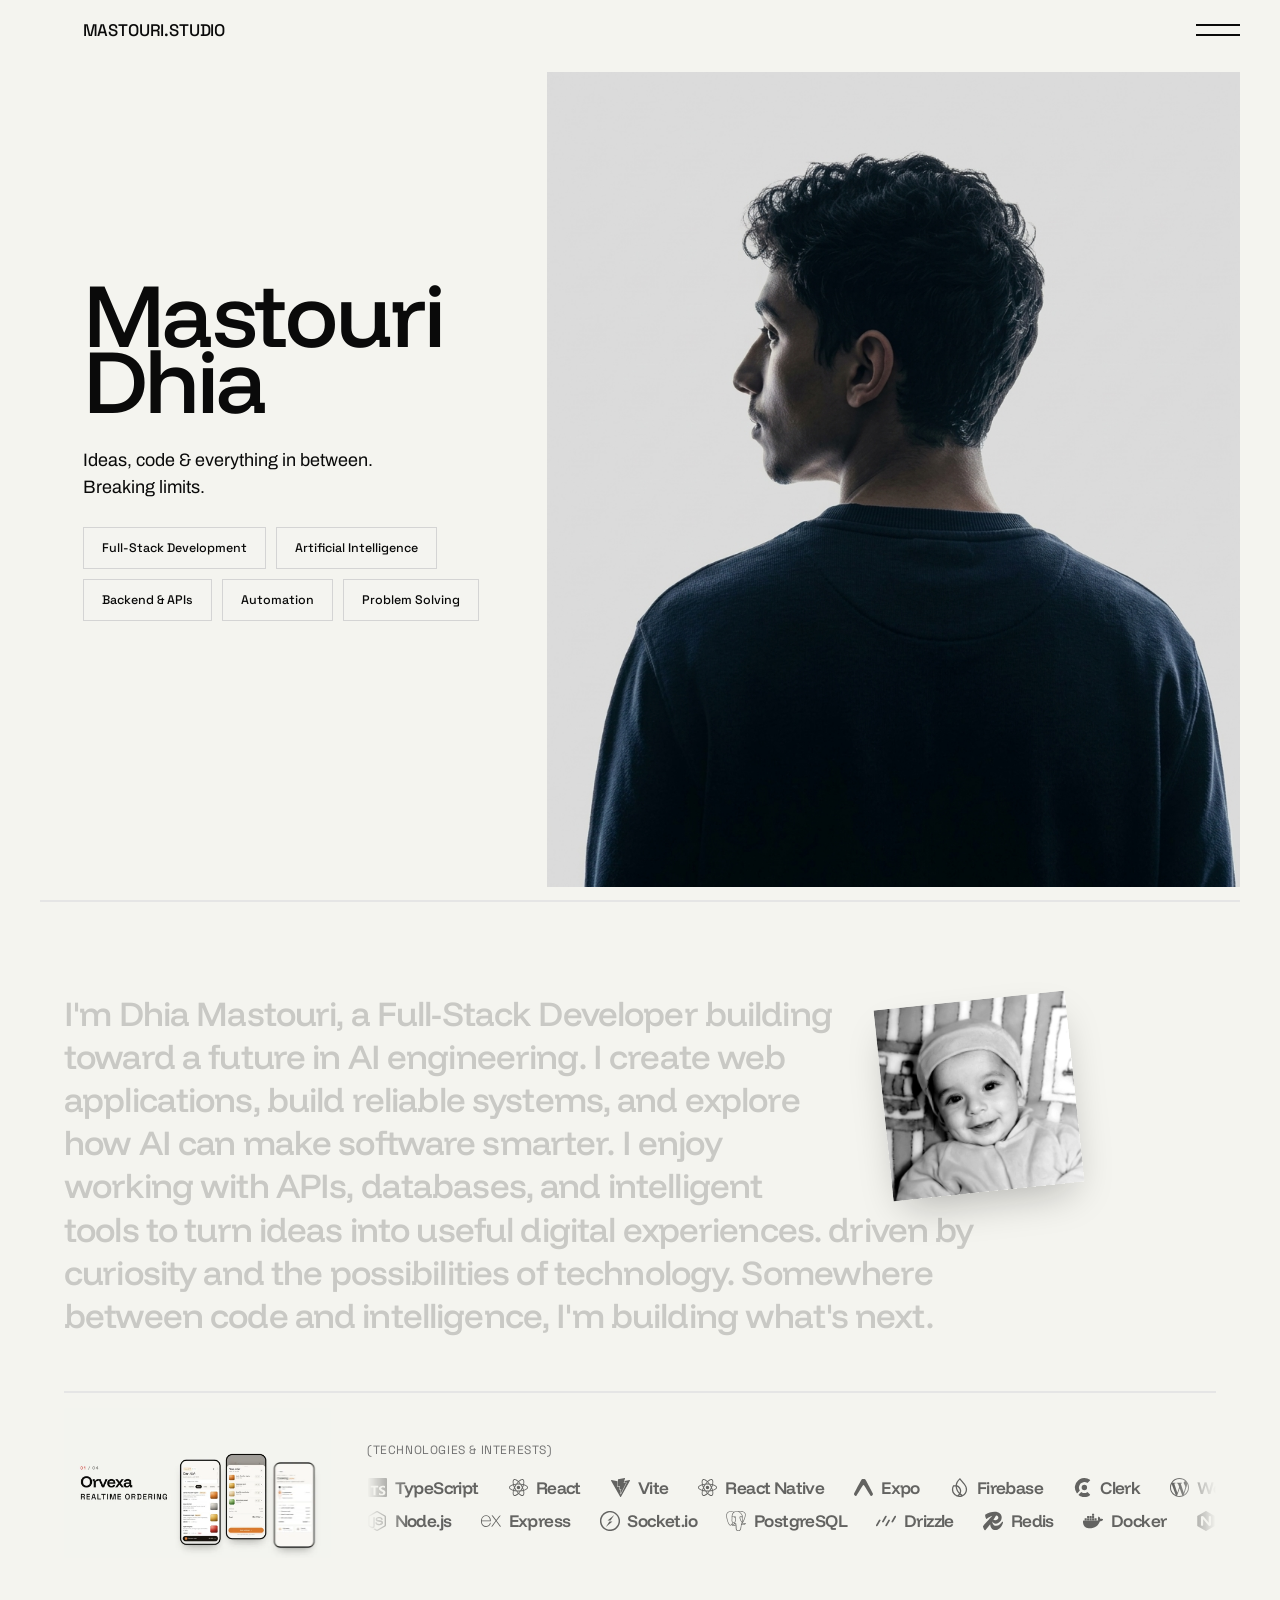
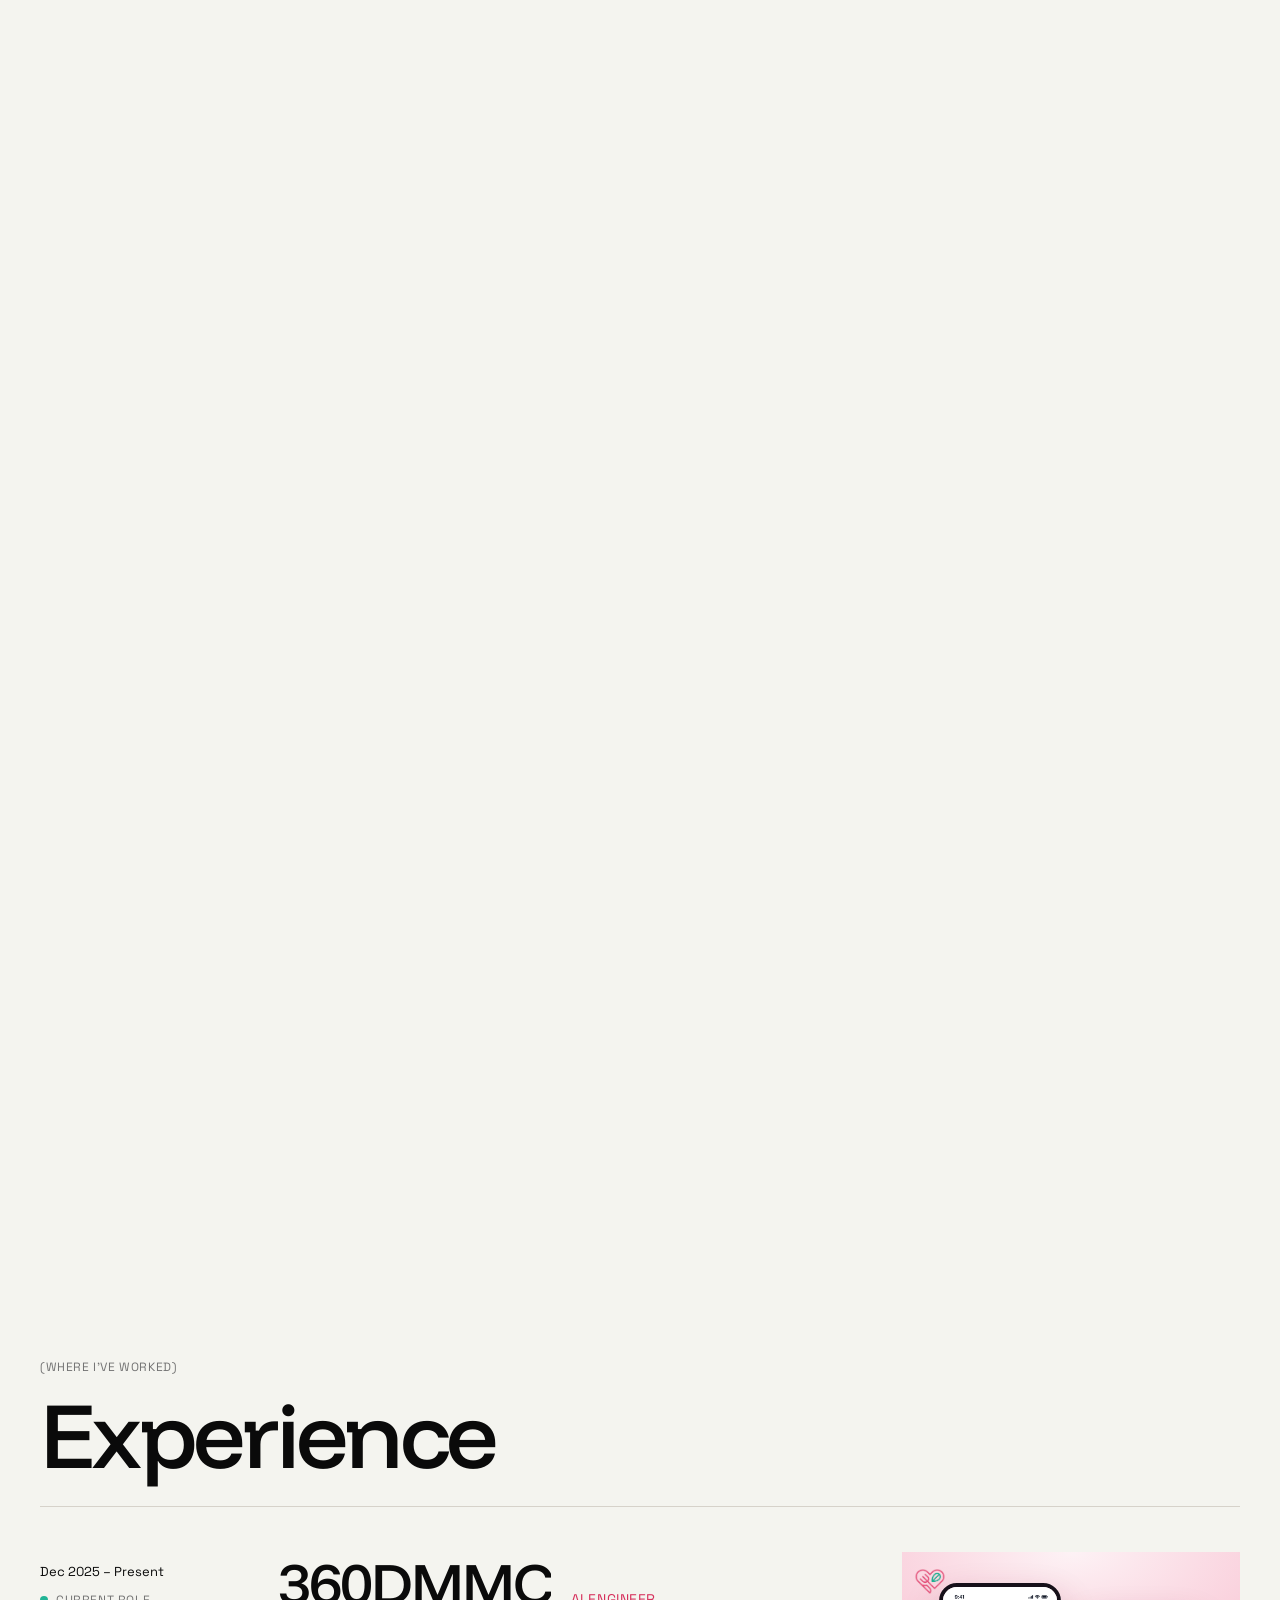
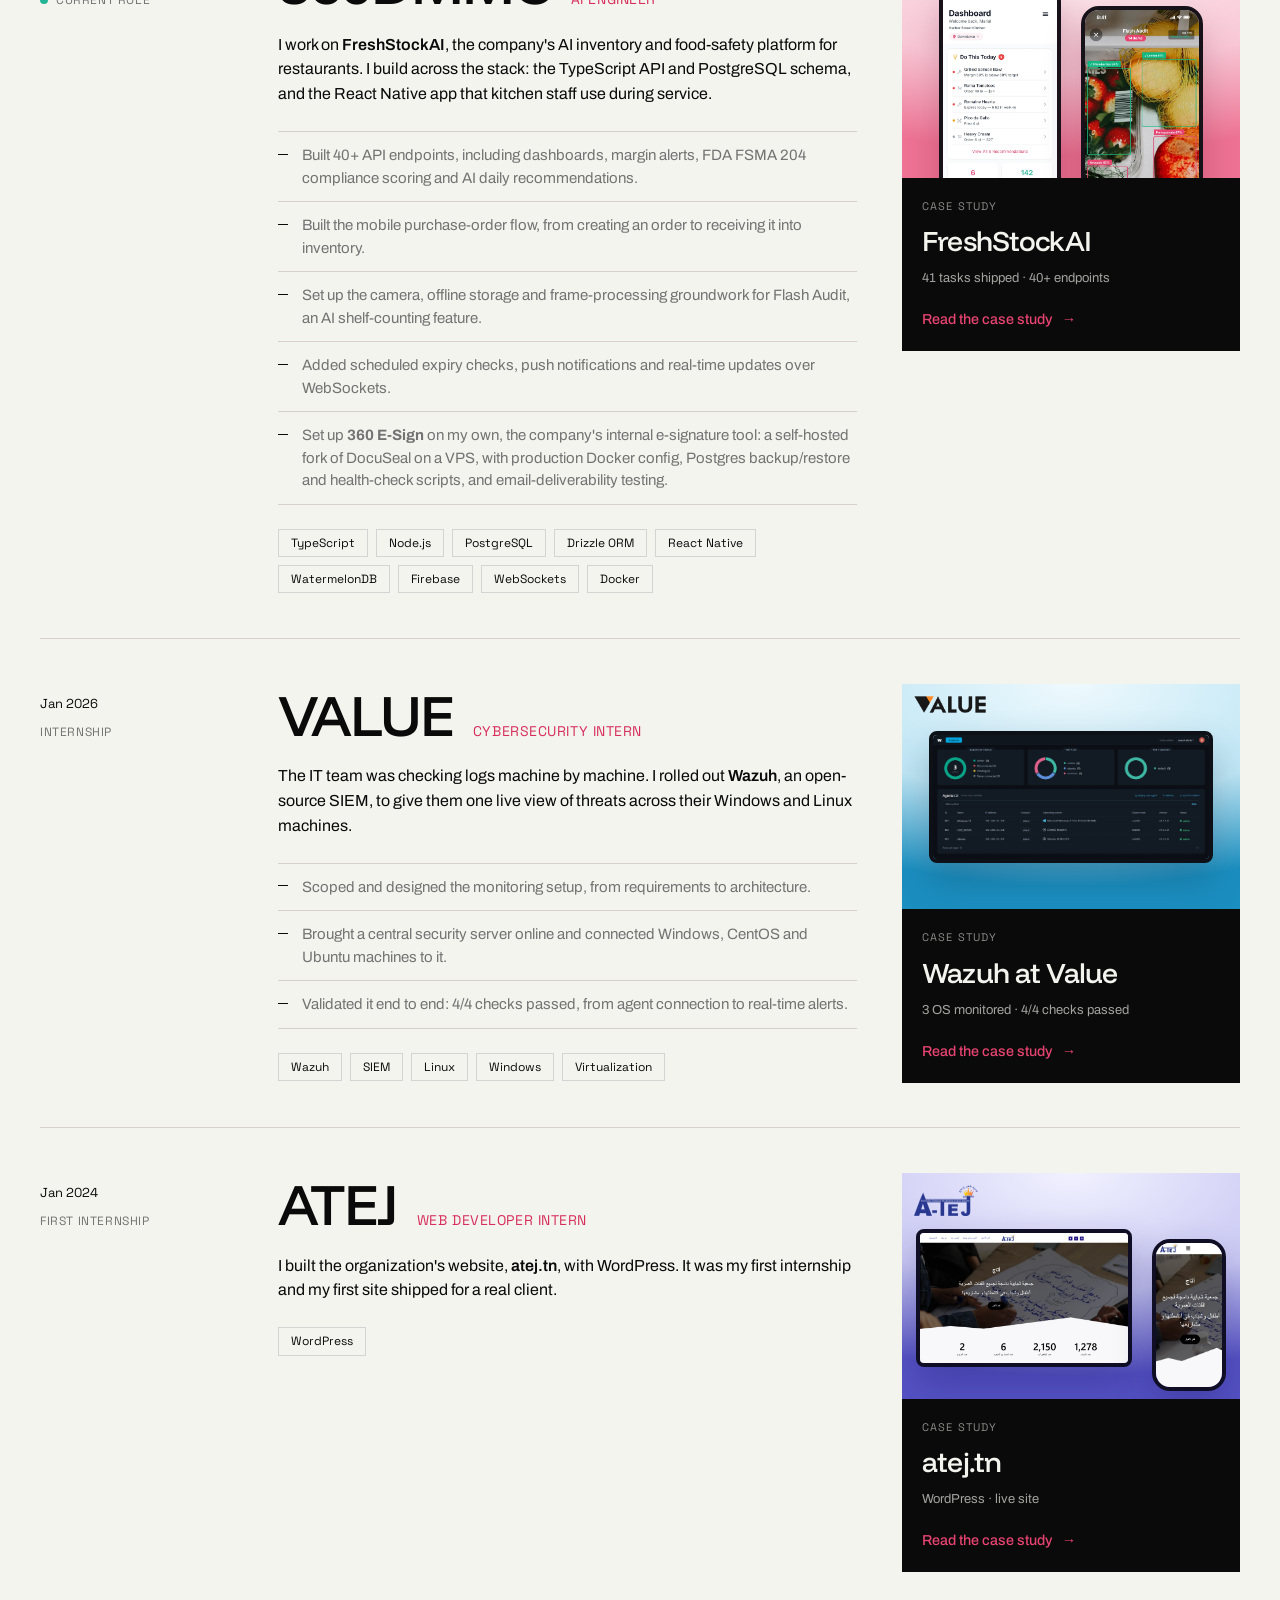
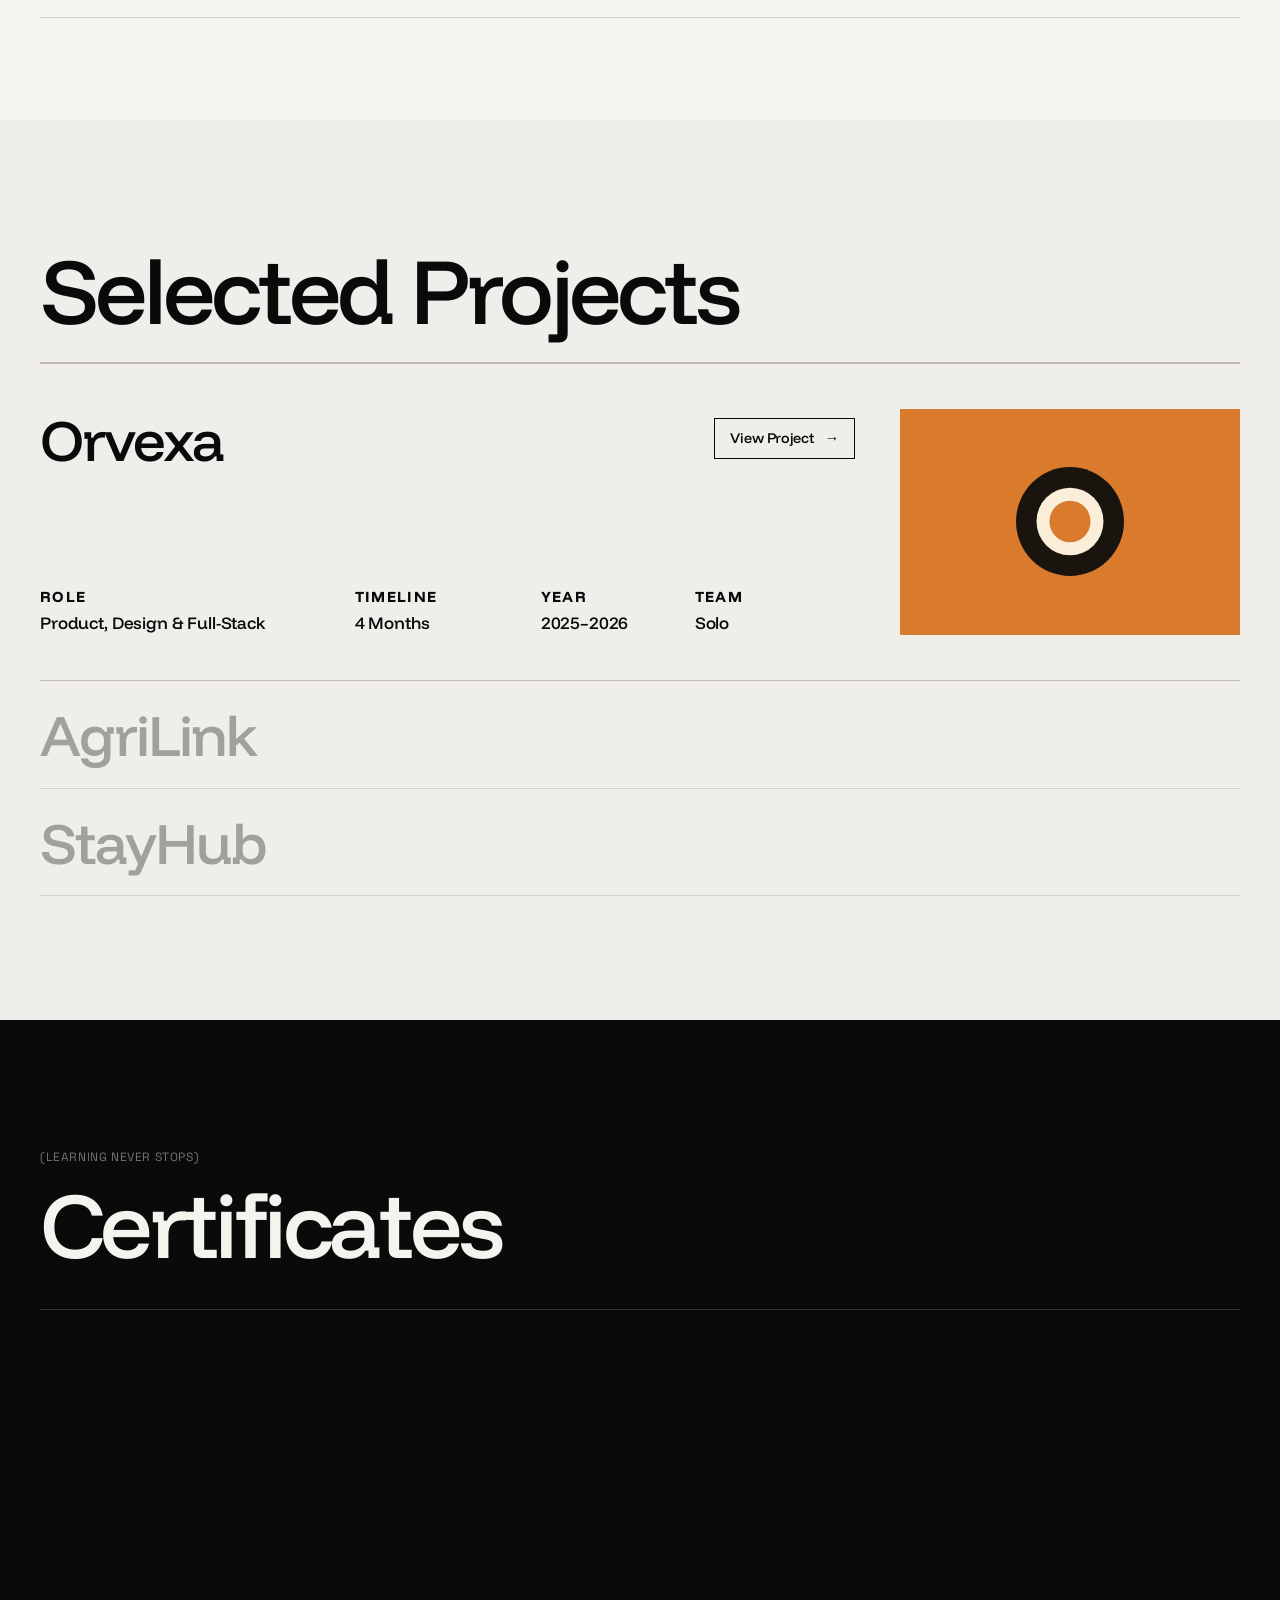
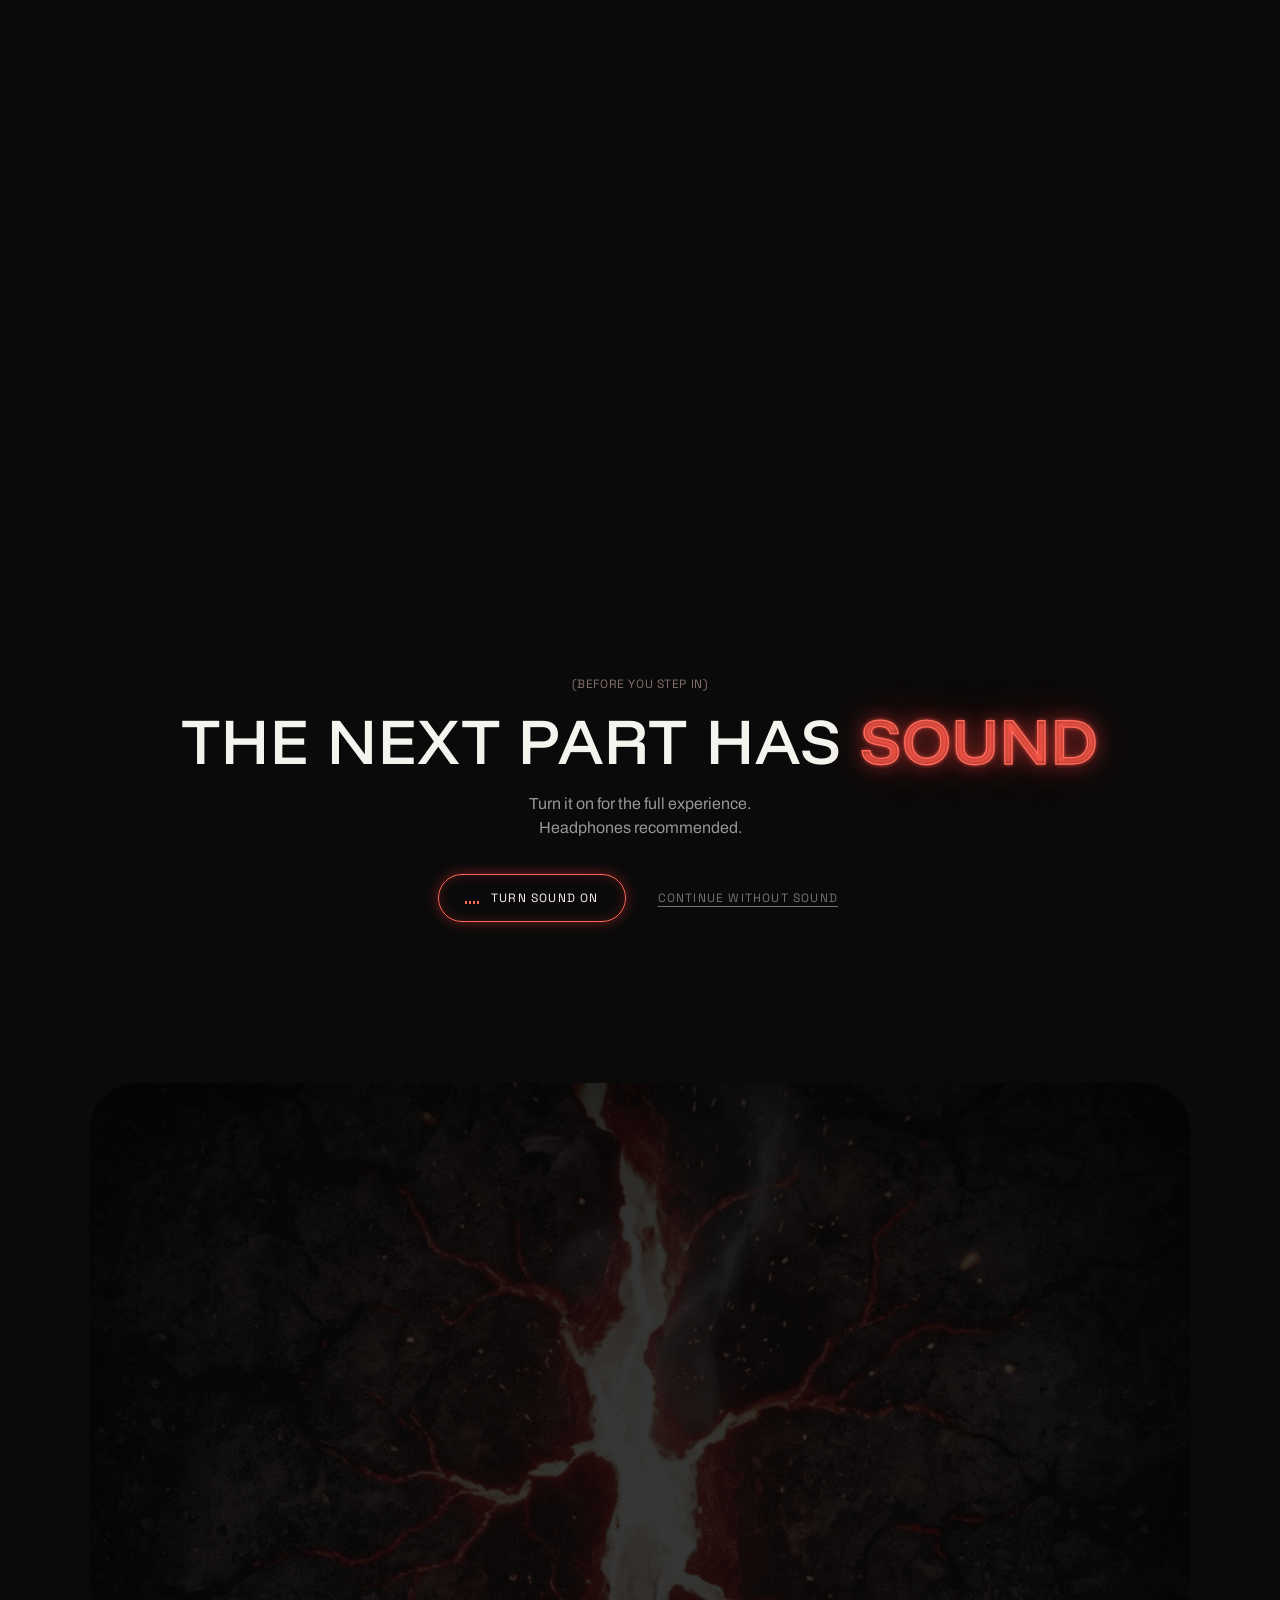
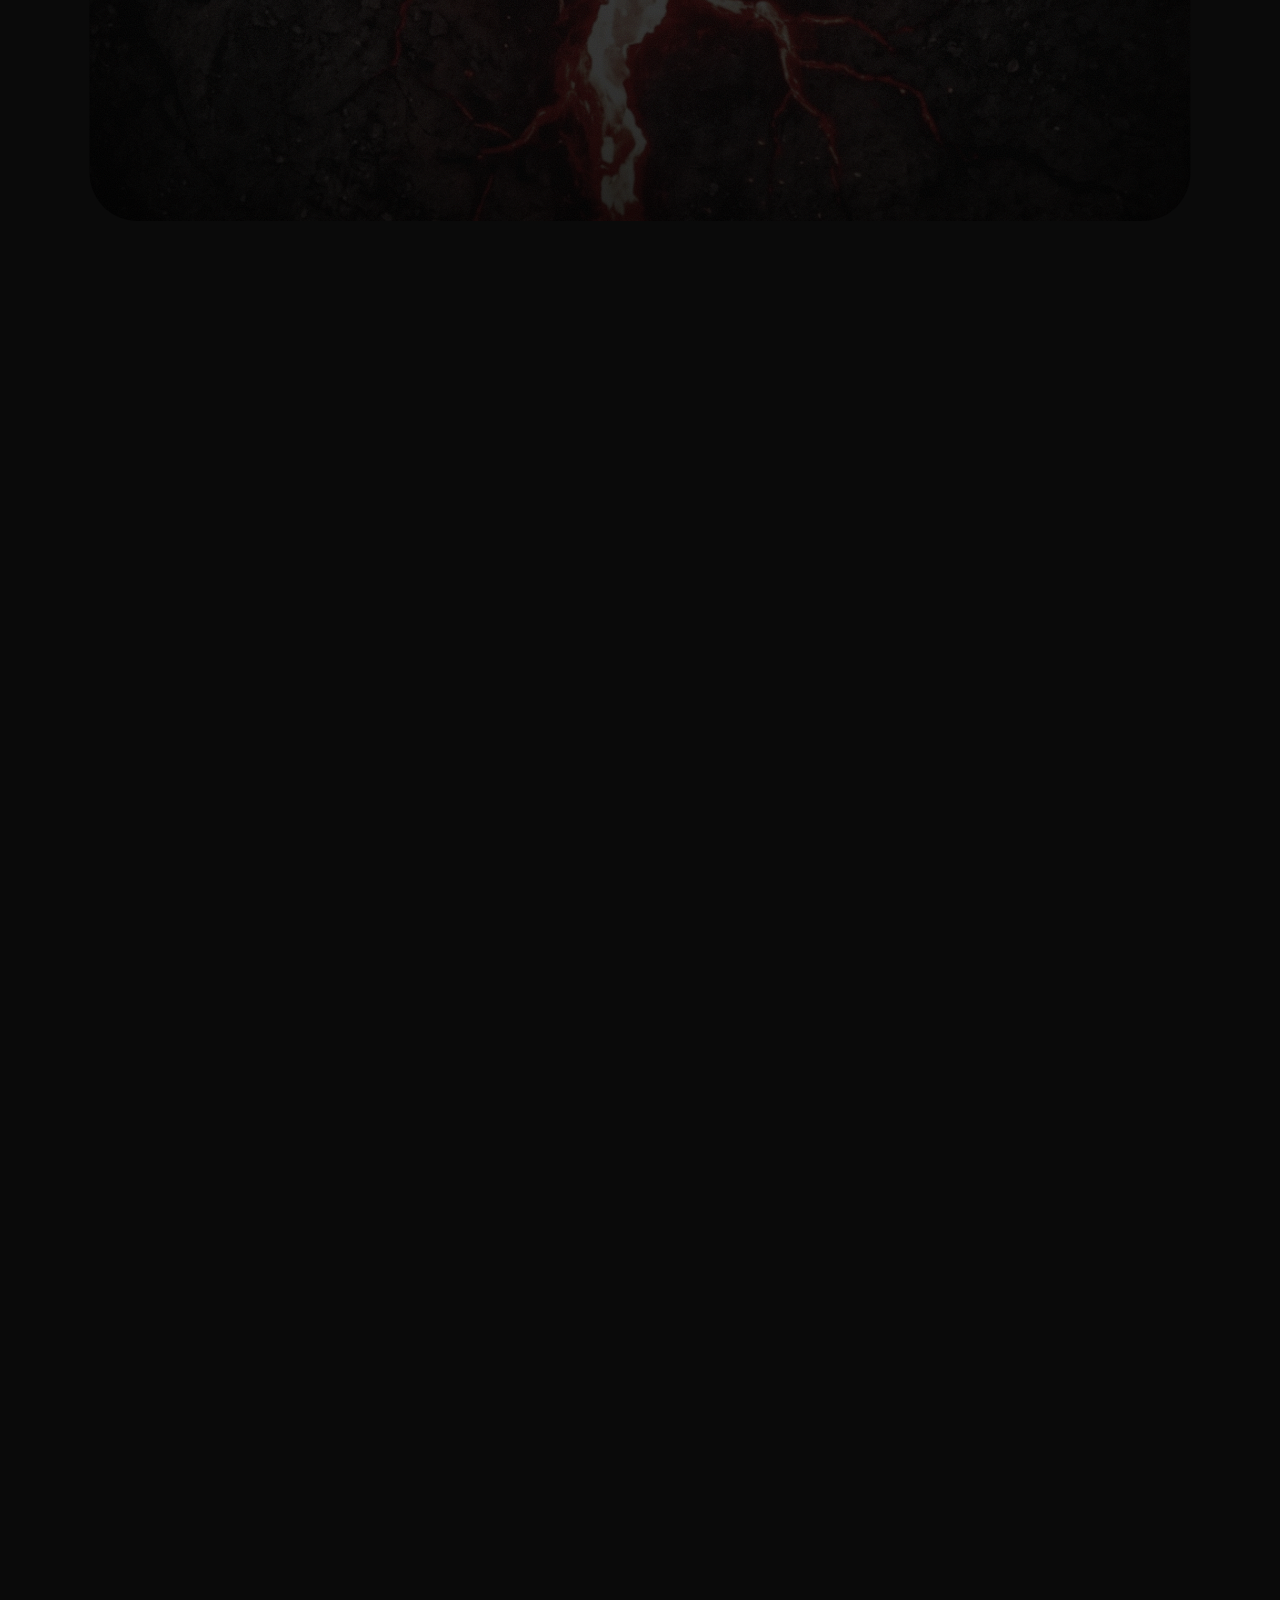
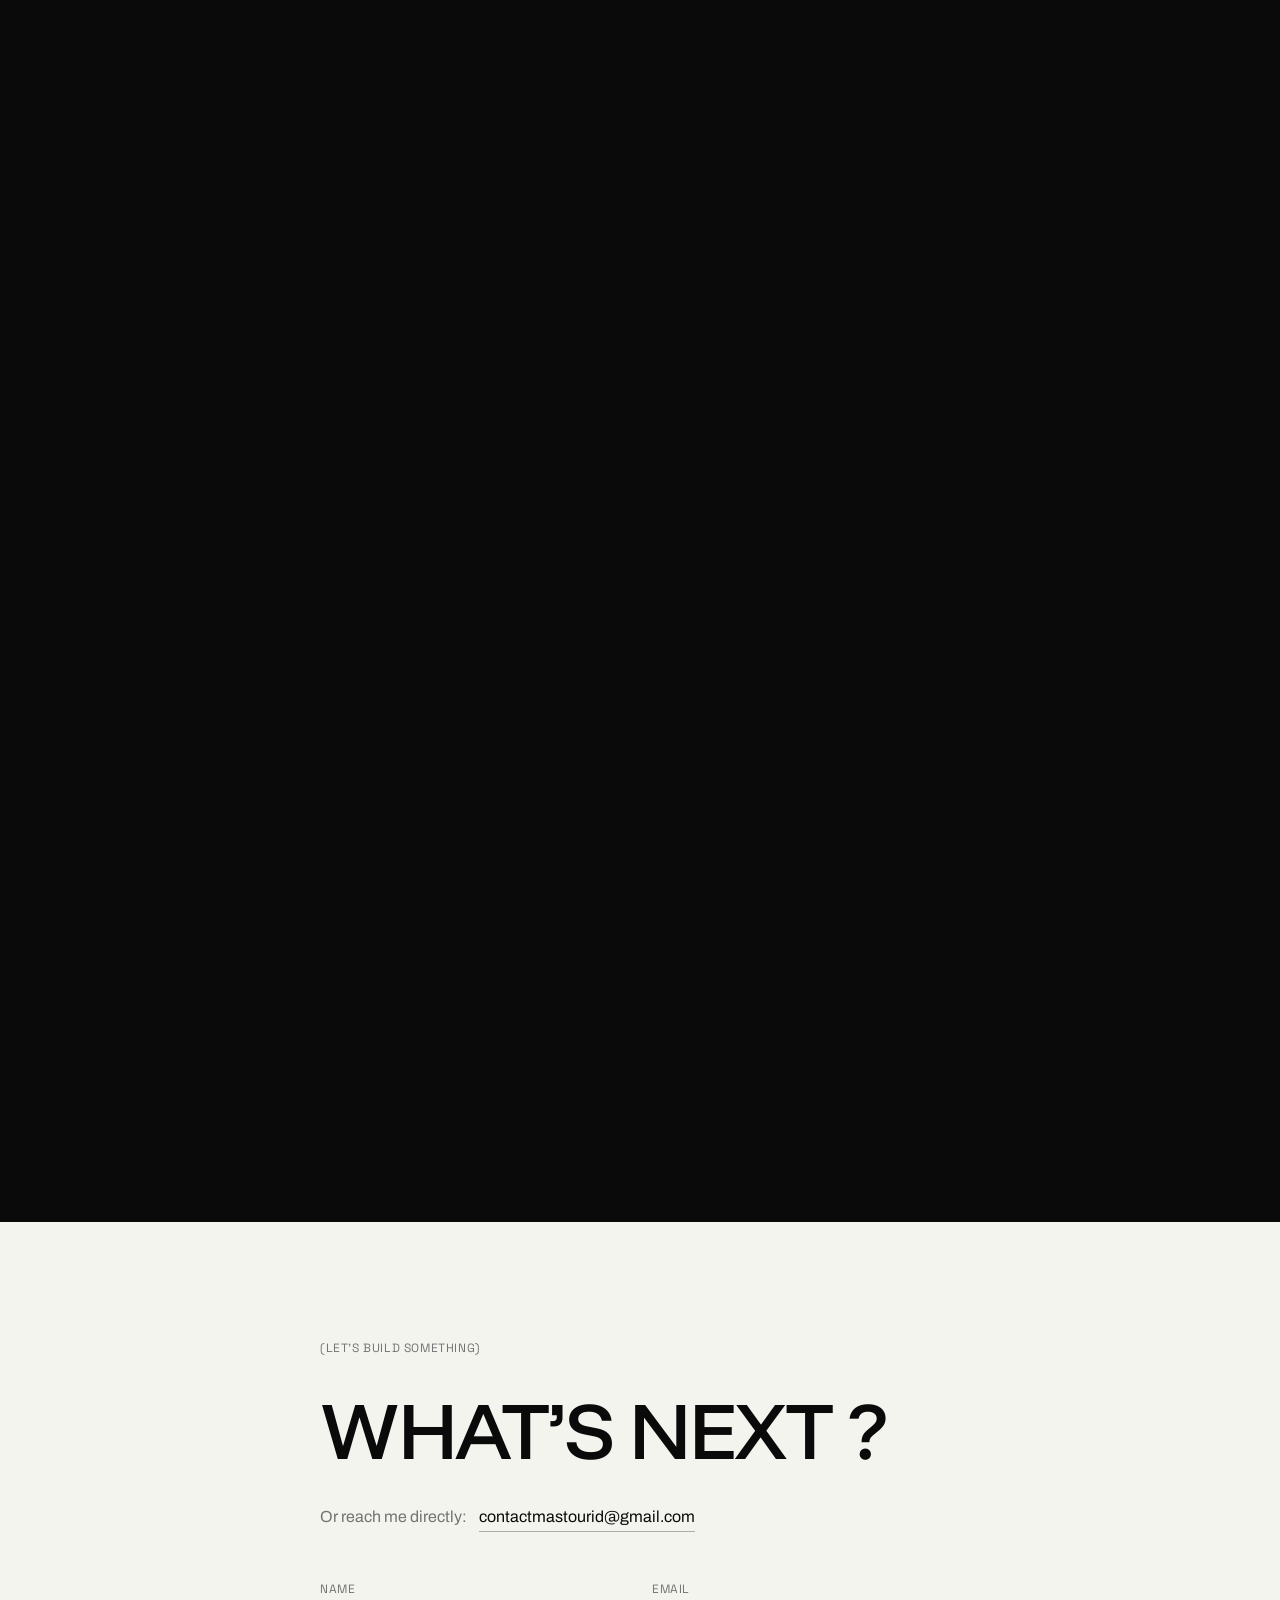
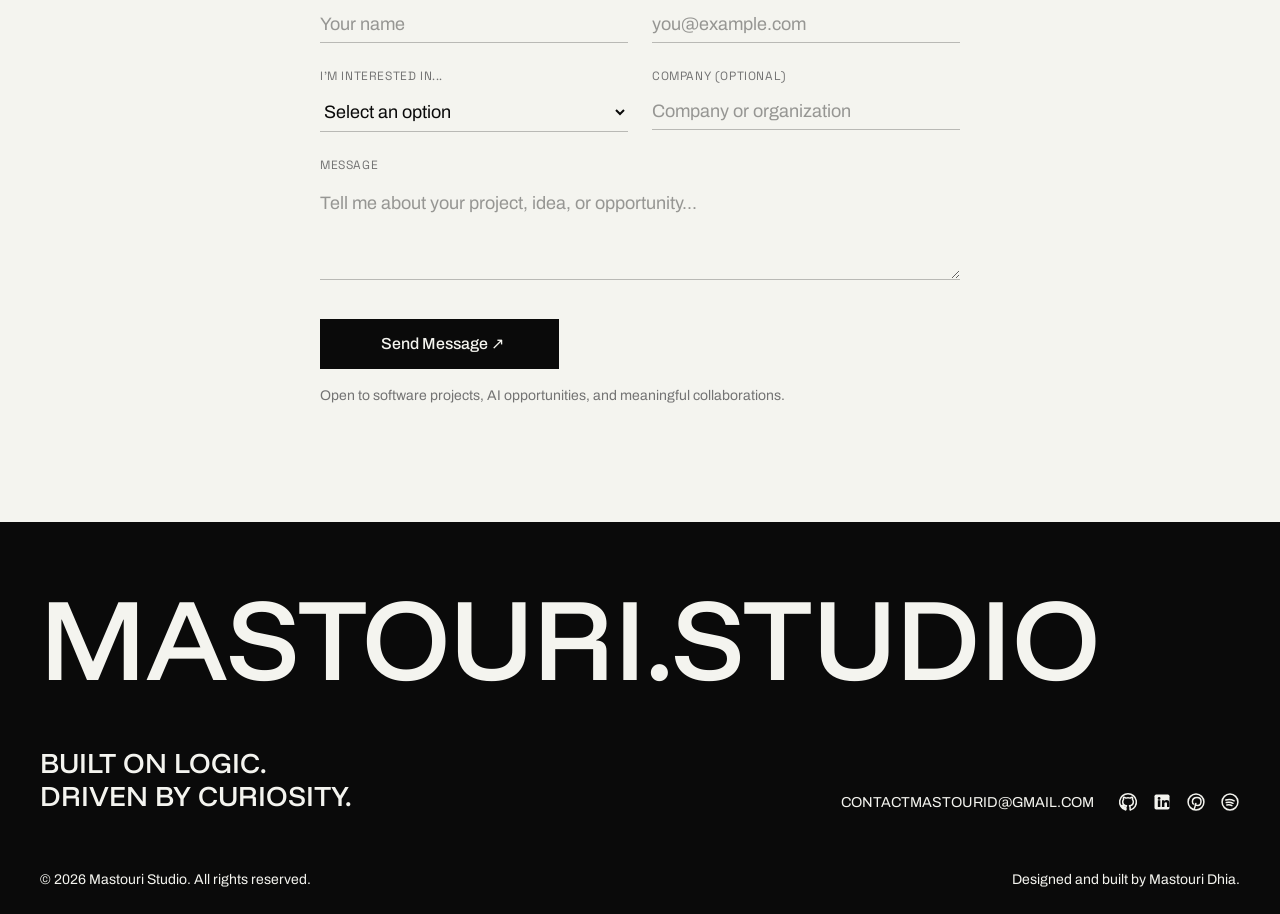
==== index.html @ acf830b3 "Initial commit: Mastouri Studio website Co-Authored-By: Claude Opus 5.5 <noreply@anthropic.com>" ====
<!DOCTYPE html>
<html lang="en">
<head>
  <meta charset="UTF-8" />
  <meta name="viewport" content="width=device-width, initial-scale=1" />
  <title>Mastouri Dhia - Full-Stack Developer & AI · mastouri's studio</title>
  <meta name="description" content="The portfolio of Mastouri Dhia, full-stack developer and AI enthusiast: building practical digital products and exploring the intersection of technology and creativity." />
  <link rel="icon" type="image/svg+xml" href="favicon.svg" />
  <link rel="canonical" href="https://your-domain.com/" />

  <!-- Social sharing (replace your-domain.com with the live domain) -->
  <meta property="og:type" content="website" />
  <meta property="og:site_name" content="Mastouri Studio" />
  <meta property="og:url" content="https://your-domain.com/" />
  <meta property="og:title" content="Mastouri Dhia - Full-Stack Developer & AI" />
  <meta property="og:description" content="The portfolio of Mastouri Dhia, full-stack developer and AI enthusiast: building practical digital products and exploring the intersection of technology and creativity." />
  <meta property="og:image" content="https://your-domain.com/images/social/home.jpg" />
  <meta property="og:image:width" content="1200" />
  <meta property="og:image:height" content="630" />
  <meta property="og:image:alt" content="Mastouri Dhia, Full-Stack Developer & AI Engineer" />
  <meta name="twitter:card" content="summary_large_image" />
  <meta name="twitter:image" content="https://your-domain.com/images/social/home.jpg" />

  <!-- Local fonts -->
  <link rel="preload" href="fonts/funnel-display.woff2" as="font" crossorigin type="font/woff2" />
  <link rel="preload" href="fonts/archivo.woff2" as="font" crossorigin type="font/woff2" />
  <link rel="preload" href="fonts/space-grotesk.woff2" as="font" crossorigin type="font/woff2" />

  <!-- Back from the Outside page: open on its cream wash (see styles.css) -->
  <script>
    try { if (sessionStorage.getItem("otf-return") === "1") { sessionStorage.removeItem("otf-return"); document.documentElement.classList.add("from-upside"); } } catch (e) {}
  </script>

  <!-- Styles -->
  <link rel="stylesheet" href="css/styles.css" />
</head>
<body>

  <!-- ===== Intro loader (MASTOURI) ===== -->
  <div class="intro-loader" data-intro>
    <div class="intro-word">
      <span class="intro-side intro-side--left">
        <span class="intro-letter" style="--i:0">M</span>
        <span class="intro-letter" style="--i:1">A</span>
        <span class="intro-letter" style="--i:2">S</span>
        <span class="intro-letter" style="--i:3">T</span>
      </span>
      <span class="intro-chip" data-intro-chip>
        <img src="images/intro/intro-1.webp" alt="" class="intro-chip-img" data-intro-img />
      </span>
      <span class="intro-side intro-side--right">
        <span class="intro-letter" style="--i:4">O</span>
        <span class="intro-letter" style="--i:5">U</span>
        <span class="intro-letter" style="--i:6">R</span>
        <span class="intro-letter" style="--i:7">I</span>
      </span>
    </div>
  </div>

  <!-- ===== Navigation ===== -->
  <header class="site-nav" data-nav>
    <div class="container nav-inner">
      <a href="#top" class="nav-logo" aria-label="Mastouri's Studio home">
        MASTOURI.STUDIO
      </a>
      <button class="nav-toggle" data-menu-toggle aria-expanded="false" aria-controls="site-menu" aria-label="Open menu">
        <span></span><span></span>
      </button>
    </div>
  </header>

  <!-- ===== Full-screen menu overlay ===== -->
  <div class="menu-scrim" data-menu-scrim></div>
  <nav class="site-menu" id="site-menu" data-menu aria-hidden="true">
    <div class="container">
      <ul class="menu-list">
        <li><a href="#top" data-menu-link data-hw><span class="hw-text" data-hw-text>Home</span></a></li>
        <li><a href="#experience" data-menu-link data-hw><span class="hw-text" data-hw-text>Experience</span></a></li>
        <li><a href="#projects" data-menu-link data-hw><span class="hw-text" data-hw-text>Projects</span></a></li>
        <li><a href="#certificates" data-menu-link data-hw><span class="hw-text" data-hw-text>Certificates</span></a></li>
        <li><a href="#outside" data-menu-link data-hw><span class="hw-text" data-hw-text>Outside the Frame</span></a></li>
        <li><a href="#contact-form" data-menu-link data-hw><span class="hw-text" data-hw-text>Contact</span></a></li>
      </ul>
      <a href="mailto:contactmastourid@gmail.com" class="menu-email" data-menu-link>contactmastourid@gmail.com</a>
    </div>
  </nav>

  <main id="main">
    <!-- ===== HERO ===== -->
    <section id="top" class="hero">
      <div class="container hero-inner">
        <!-- Portrait (desktop, positioned right) -->
        <div class="hero-portrait hero-portrait--desktop" data-hero-portrait>
          <img src="images/hero-portrait.jpg" alt="Mastouri Dhia" />
        </div>

        <!-- Portrait (mobile) -->
        <div class="hero-portrait hero-portrait--mobile">
          <img src="images/hero-portrait.jpg" alt="Mastouri Dhia" />
        </div>


<!-- Hero text -->
<div class="hero-content" data-hero-content>
  <h1 class="hero-name">
    <span class="hero-name-line" data-parallax-line="1">
      Mastouri
    </span>
    <span class="hero-name-line" data-parallax-line="2">Dhia</span>
  </h1>

  <p class="hero-tagline">
    <span>Ideas, code & everything in between.</span>
    <span>Breaking limits.</span>
  </p>

  <ul class="hero-skills">
    <li>Full-Stack Development</li>
    <li>Artificial Intelligence</li>
    <li>Backend &amp; APIs</li>
    <li>Automation</li>
    <li>Problem Solving</li>
  </ul>
</div>
</div>
<div class="container"><div class="rule"></div></div>
</section>


    <!-- ===== STUDIO / ABOUT ===== -->
 
<section id="studio" class="studio">
  <div class="container">
    <div class="studio-wave-stage" data-wave-track>
      <div class="studio-wave-content">
        <p class="studio-lead" data-wave>
        <span class="studio-float" aria-hidden="true">
          <span class="studio-float-inner">
            <img src="images/about-float-baby.jpg" alt="" data-reveal-img />
          </span>
        </span>

<span class="wave-words">
  <span class="wave-word">I'm</span>
  <span class="wave-word">Dhia</span>
  <span class="wave-word">Mastouri,</span>
  <span class="wave-word">a</span>
  <span class="wave-word">Full-Stack</span>
  <span class="wave-word">Developer</span>
  <span class="wave-word">building</span>
  <span class="wave-word">toward</span>
  <span class="wave-word">a</span>
  <span class="wave-word">future</span>
  <span class="wave-word">in</span>
  <span class="wave-word">AI</span>
  <span class="wave-word">engineering.</span>
  <span class="wave-word">I</span>
  <span class="wave-word">create</span>
  <span class="wave-word">web</span>
  <span class="wave-word">applications,</span>
  <span class="wave-word">build</span>
  <span class="wave-word">reliable</span>
  <span class="wave-word">systems,</span>
  <span class="wave-word">and</span>
  <span class="wave-word">explore</span>
  <span class="wave-word">how</span>
  <span class="wave-word">AI</span>
  <span class="wave-word">can</span>
  <span class="wave-word">make</span>
  <span class="wave-word">software</span>
  <span class="wave-word">smarter.</span>
  <span class="wave-word">I</span>
  <span class="wave-word">enjoy</span>
  <span class="wave-word">working</span>
  <span class="wave-word">with</span>
  <span class="wave-word">APIs,</span>
  <span class="wave-word">databases,</span>
  <span class="wave-word">and</span>
  <span class="wave-word">intelligent</span>
  <span class="wave-word">tools</span>
  <span class="wave-word">to</span>
  <span class="wave-word">turn</span>
  <span class="wave-word">ideas</span>
  <span class="wave-word">into</span>
  <span class="wave-word">useful</span>
  <span class="wave-word">digital</span>
  <span class="wave-word">experiences.</span>
  <span class="wave-word">driven</span>
  <span class="wave-word">by</span>
  <span class="wave-word">curiosity</span>
  <span class="wave-word">and</span>
  <span class="wave-word">the</span>
  <span class="wave-word">possibilities</span>
  <span class="wave-word">of</span>
  <span class="wave-word">technology.</span>
  <span class="wave-word">Somewhere</span>
  <span class="wave-word">between</span>
  <span class="wave-word">code</span>
  <span class="wave-word">and</span>
  <span class="wave-word">intelligence,</span>
  <span class="wave-word">I'm</span>
  <span class="wave-word">building</span>
  <span class="wave-word">what's</span>
  <span class="wave-word">next.</span>
</span>
          <div class="rule studio-rule"></div>

          <div class="studio-bottom">
            <div class="studio-reel">
              <video
                poster="videos/showreel/showreel-9s-poster.webp"
                muted
                loop
                playsinline
                preload="none"
                aria-label="Software development and AI showcase"
              >
                <source src="videos/showreel/showreel-9s.mp4" type="video/mp4" />
              </video>
            </div>

            <div class="studio-clients">
              <p class="section-label">(TECHNOLOGIES &amp; INTERESTS)</p>
              <div class="marquee studio-marquee" aria-label="Technologies: TypeScript, React, Vite, React Native, Expo, Firebase, Clerk, WordPress, Vitest, Playwright, Postman">
                <div class="marquee-track">
                  <div class="marquee-group">
                      <span class="tech-wordmark tech-wordmark--typescript"><span class="tech-logo" style="-webkit-mask-image: url(images/tech/typescript.svg); mask-image: url(images/tech/typescript.svg)" aria-hidden="true"></span>TypeScript</span>
                      <span class="tech-wordmark tech-wordmark--react"><span class="tech-logo" style="-webkit-mask-image: url(images/tech/react.svg); mask-image: url(images/tech/react.svg)" aria-hidden="true"></span>React</span>
                      <span class="tech-wordmark tech-wordmark--vite"><span class="tech-logo" style="-webkit-mask-image: url(images/tech/vite.svg); mask-image: url(images/tech/vite.svg)" aria-hidden="true"></span>Vite</span>
                      <span class="tech-wordmark tech-wordmark--react-native"><span class="tech-logo" style="-webkit-mask-image: url(images/tech/react.svg); mask-image: url(images/tech/react.svg)" aria-hidden="true"></span>React Native</span>
                      <span class="tech-wordmark tech-wordmark--expo"><span class="tech-logo" style="-webkit-mask-image: url(images/tech/expo.svg); mask-image: url(images/tech/expo.svg)" aria-hidden="true"></span>Expo</span>
                      <span class="tech-wordmark tech-wordmark--firebase"><span class="tech-logo" style="-webkit-mask-image: url(images/tech/firebase.svg); mask-image: url(images/tech/firebase.svg)" aria-hidden="true"></span>Firebase</span>
                      <span class="tech-wordmark tech-wordmark--clerk"><span class="tech-logo" style="-webkit-mask-image: url(images/tech/clerk.svg); mask-image: url(images/tech/clerk.svg)" aria-hidden="true"></span>Clerk</span>
                      <span class="tech-wordmark tech-wordmark--wordpress"><span class="tech-logo" style="-webkit-mask-image: url(images/tech/wordpress.svg); mask-image: url(images/tech/wordpress.svg)" aria-hidden="true"></span>WordPress</span>
                      <span class="tech-wordmark tech-wordmark--vitest"><span class="tech-logo" style="-webkit-mask-image: url(images/tech/vitest.svg); mask-image: url(images/tech/vitest.svg)" aria-hidden="true"></span>Vitest</span>
                      <span class="tech-wordmark tech-wordmark--playwright"><span class="tech-logo" style="-webkit-mask-image: url(images/tech/playwright.svg); mask-image: url(images/tech/playwright.svg)" aria-hidden="true"></span>Playwright</span>
                      <span class="tech-wordmark tech-wordmark--postman"><span class="tech-logo" style="-webkit-mask-image: url(images/tech/postman.svg); mask-image: url(images/tech/postman.svg)" aria-hidden="true"></span>Postman</span>
                  </div>
                  <div class="marquee-group" aria-hidden="true">
                      <span class="tech-wordmark tech-wordmark--typescript"><span class="tech-logo" style="-webkit-mask-image: url(images/tech/typescript.svg); mask-image: url(images/tech/typescript.svg)" aria-hidden="true"></span>TypeScript</span>
                      <span class="tech-wordmark tech-wordmark--react"><span class="tech-logo" style="-webkit-mask-image: url(images/tech/react.svg); mask-image: url(images/tech/react.svg)" aria-hidden="true"></span>React</span>
                      <span class="tech-wordmark tech-wordmark--vite"><span class="tech-logo" style="-webkit-mask-image: url(images/tech/vite.svg); mask-image: url(images/tech/vite.svg)" aria-hidden="true"></span>Vite</span>
                      <span class="tech-wordmark tech-wordmark--react-native"><span class="tech-logo" style="-webkit-mask-image: url(images/tech/react.svg); mask-image: url(images/tech/react.svg)" aria-hidden="true"></span>React Native</span>
                      <span class="tech-wordmark tech-wordmark--expo"><span class="tech-logo" style="-webkit-mask-image: url(images/tech/expo.svg); mask-image: url(images/tech/expo.svg)" aria-hidden="true"></span>Expo</span>
                      <span class="tech-wordmark tech-wordmark--firebase"><span class="tech-logo" style="-webkit-mask-image: url(images/tech/firebase.svg); mask-image: url(images/tech/firebase.svg)" aria-hidden="true"></span>Firebase</span>
                      <span class="tech-wordmark tech-wordmark--clerk"><span class="tech-logo" style="-webkit-mask-image: url(images/tech/clerk.svg); mask-image: url(images/tech/clerk.svg)" aria-hidden="true"></span>Clerk</span>
                      <span class="tech-wordmark tech-wordmark--wordpress"><span class="tech-logo" style="-webkit-mask-image: url(images/tech/wordpress.svg); mask-image: url(images/tech/wordpress.svg)" aria-hidden="true"></span>WordPress</span>
                      <span class="tech-wordmark tech-wordmark--vitest"><span class="tech-logo" style="-webkit-mask-image: url(images/tech/vitest.svg); mask-image: url(images/tech/vitest.svg)" aria-hidden="true"></span>Vitest</span>
                      <span class="tech-wordmark tech-wordmark--playwright"><span class="tech-logo" style="-webkit-mask-image: url(images/tech/playwright.svg); mask-image: url(images/tech/playwright.svg)" aria-hidden="true"></span>Playwright</span>
                      <span class="tech-wordmark tech-wordmark--postman"><span class="tech-logo" style="-webkit-mask-image: url(images/tech/postman.svg); mask-image: url(images/tech/postman.svg)" aria-hidden="true"></span>Postman</span>
                  </div>
                </div>
              </div>
              <div class="marquee studio-marquee studio-marquee--reverse" aria-label="Technologies and interests: Node.js, Express, Socket.io, PostgreSQL, Drizzle, Redis, Docker, nginx, Linux, AI, Cybersecurity">
                <div class="marquee-track">
                  <div class="marquee-group">
                      <span class="tech-wordmark tech-wordmark--node"><span class="tech-logo" style="-webkit-mask-image: url(images/tech/nodedotjs.svg); mask-image: url(images/tech/nodedotjs.svg)" aria-hidden="true"></span>Node.js</span>
                      <span class="tech-wordmark tech-wordmark--express"><span class="tech-logo" style="-webkit-mask-image: url(images/tech/express.svg); mask-image: url(images/tech/express.svg)" aria-hidden="true"></span>Express</span>
                      <span class="tech-wordmark tech-wordmark--socket"><span class="tech-logo" style="-webkit-mask-image: url(images/tech/socketdotio.svg); mask-image: url(images/tech/socketdotio.svg)" aria-hidden="true"></span>Socket.io</span>
                      <span class="tech-wordmark tech-wordmark--postgres"><span class="tech-logo" style="-webkit-mask-image: url(images/tech/postgresql.svg); mask-image: url(images/tech/postgresql.svg)" aria-hidden="true"></span>PostgreSQL</span>
                      <span class="tech-wordmark tech-wordmark--drizzle"><span class="tech-logo" style="-webkit-mask-image: url(images/tech/drizzle.svg); mask-image: url(images/tech/drizzle.svg)" aria-hidden="true"></span>Drizzle</span>
                      <span class="tech-wordmark tech-wordmark--redis"><span class="tech-logo" style="-webkit-mask-image: url(images/tech/redis.svg); mask-image: url(images/tech/redis.svg)" aria-hidden="true"></span>Redis</span>
                      <span class="tech-wordmark tech-wordmark--docker"><span class="tech-logo" style="-webkit-mask-image: url(images/tech/docker.svg); mask-image: url(images/tech/docker.svg)" aria-hidden="true"></span>Docker</span>
                      <span class="tech-wordmark tech-wordmark--nginx"><span class="tech-logo" style="-webkit-mask-image: url(images/tech/nginx.svg); mask-image: url(images/tech/nginx.svg)" aria-hidden="true"></span>nginx</span>
                      <span class="tech-wordmark tech-wordmark--linux"><span class="tech-logo" style="-webkit-mask-image: url(images/tech/linux.svg); mask-image: url(images/tech/linux.svg)" aria-hidden="true"></span>Linux</span>
                      <span class="tech-wordmark tech-wordmark--ai"><span class="tech-logo" style="-webkit-mask-image: url(images/tech/ai.svg); mask-image: url(images/tech/ai.svg)" aria-hidden="true"></span>AI</span>
                      <span class="tech-wordmark tech-wordmark--security"><span class="tech-logo" style="-webkit-mask-image: url(images/tech/security.svg); mask-image: url(images/tech/security.svg)" aria-hidden="true"></span>Cybersecurity</span>
                  </div>
                  <div class="marquee-group" aria-hidden="true">
                      <span class="tech-wordmark tech-wordmark--node"><span class="tech-logo" style="-webkit-mask-image: url(images/tech/nodedotjs.svg); mask-image: url(images/tech/nodedotjs.svg)" aria-hidden="true"></span>Node.js</span>
                      <span class="tech-wordmark tech-wordmark--express"><span class="tech-logo" style="-webkit-mask-image: url(images/tech/express.svg); mask-image: url(images/tech/express.svg)" aria-hidden="true"></span>Express</span>
                      <span class="tech-wordmark tech-wordmark--socket"><span class="tech-logo" style="-webkit-mask-image: url(images/tech/socketdotio.svg); mask-image: url(images/tech/socketdotio.svg)" aria-hidden="true"></span>Socket.io</span>
                      <span class="tech-wordmark tech-wordmark--postgres"><span class="tech-logo" style="-webkit-mask-image: url(images/tech/postgresql.svg); mask-image: url(images/tech/postgresql.svg)" aria-hidden="true"></span>PostgreSQL</span>
                      <span class="tech-wordmark tech-wordmark--drizzle"><span class="tech-logo" style="-webkit-mask-image: url(images/tech/drizzle.svg); mask-image: url(images/tech/drizzle.svg)" aria-hidden="true"></span>Drizzle</span>
                      <span class="tech-wordmark tech-wordmark--redis"><span class="tech-logo" style="-webkit-mask-image: url(images/tech/redis.svg); mask-image: url(images/tech/redis.svg)" aria-hidden="true"></span>Redis</span>
                      <span class="tech-wordmark tech-wordmark--docker"><span class="tech-logo" style="-webkit-mask-image: url(images/tech/docker.svg); mask-image: url(images/tech/docker.svg)" aria-hidden="true"></span>Docker</span>
                      <span class="tech-wordmark tech-wordmark--nginx"><span class="tech-logo" style="-webkit-mask-image: url(images/tech/nginx.svg); mask-image: url(images/tech/nginx.svg)" aria-hidden="true"></span>nginx</span>
                      <span class="tech-wordmark tech-wordmark--linux"><span class="tech-logo" style="-webkit-mask-image: url(images/tech/linux.svg); mask-image: url(images/tech/linux.svg)" aria-hidden="true"></span>Linux</span>
                      <span class="tech-wordmark tech-wordmark--ai"><span class="tech-logo" style="-webkit-mask-image: url(images/tech/ai.svg); mask-image: url(images/tech/ai.svg)" aria-hidden="true"></span>AI</span>
                      <span class="tech-wordmark tech-wordmark--security"><span class="tech-logo" style="-webkit-mask-image: url(images/tech/security.svg); mask-image: url(images/tech/security.svg)" aria-hidden="true"></span>Cybersecurity</span>
                  </div>
                </div>
              </div>
            </div>
          </div>
        </div>
    </div>

  </div>
</section>

    <!-- ===== EXPERIENCE ===== -->
    <section id="experience" class="xp" aria-labelledby="xp-heading">
      <div class="container">
        <header class="section-head xp-head">
          <p class="section-label">(WHERE I'VE WORKED)</p>
          <h2 class="xp-heading" id="xp-heading">Experience</h2>
        </header>
        <div class="xp-rule" aria-hidden="true"></div>

        <article class="xp-role">
          <div class="xp-role__when">
            <span class="xp-role__period">Dec 2025 – Present</span>
            <span class="xp-role__status"><span class="xp-dot" aria-hidden="true"></span>Current role</span>
          </div>

          <div class="xp-role__main">
            <div class="xp-role__head">
              <h3 class="xp-role__company">360dmmc</h3>
              <p class="xp-role__title">AI Engineer</p>
            </div>
            <p class="xp-role__summary">
              I work on <strong>FreshStockAI</strong>, the company's AI inventory and food-safety platform for
              restaurants. I build across the stack: the TypeScript API and PostgreSQL schema, and the React Native
              app that kitchen staff use during service.
            </p>
            <ul class="xp-role__points">
              <li>Built 40+ API endpoints, including dashboards, margin alerts, FDA FSMA 204 compliance scoring and AI daily recommendations.</li>
              <li>Built the mobile purchase-order flow, from creating an order to receiving it into inventory.</li>
              <li>Set up the camera, offline storage and frame-processing groundwork for Flash Audit, an AI shelf-counting feature.</li>
              <li>Added scheduled expiry checks, push notifications and real-time updates over WebSockets.</li>
              <li>Set up <strong>360 E-Sign</strong> on my own, the company's internal e-signature tool: a self-hosted fork of DocuSeal on a VPS, with production Docker config, Postgres backup/restore and health-check scripts, and email-deliverability testing.</li>
            </ul>
            <ul class="xp-role__stack" aria-label="Technologies used">
              <li>TypeScript</li>
              <li>Node.js</li>
              <li>PostgreSQL</li>
              <li>Drizzle ORM</li>
              <li>React Native</li>
              <li>WatermelonDB</li>
              <li>Firebase</li>
              <li>WebSockets</li>
              <li>Docker</li>
            </ul>
          </div>

          <a class="xp-case" href="work/freshstockai/" aria-label="FreshStockAI case study">
            <span class="xp-case__media">
              <img class="xp-case__logo" src="images/projects/freshstockai/freshstockai-logo.png" alt="" width="307" height="308" />
              <img class="xp-case__screen" src="images/projects/freshstockai/screens/dashboard.webp" alt="" width="786" height="1704" />
              <img class="xp-case__screen" src="images/projects/freshstockai/screens/audit.webp" alt="" width="786" height="1704" />
            </span>
            <span class="xp-case__body">
              <span class="xp-case__label">Case Study</span>
              <span class="xp-case__title">FreshStockAI</span>
              <span class="xp-case__stats">41 tasks shipped · 40+ endpoints</span>
              <span class="xp-case__cta">Read the case study <span aria-hidden="true">&rarr;</span></span>
            </span>
          </a>
        </article>

        <article class="xp-role">
          <div class="xp-role__when">
            <span class="xp-role__period">Jan 2026</span>
            <span class="xp-role__status">Internship</span>
          </div>

          <div class="xp-role__main">
            <div class="xp-role__head">
              <h3 class="xp-role__company">Value</h3>
              <p class="xp-role__title">Cybersecurity Intern</p>
            </div>
            <p class="xp-role__summary">
              The IT team was checking logs machine by machine. I rolled out <strong>Wazuh</strong>, an open-source
              SIEM, to give them one live view of threats across their Windows and Linux machines.
            </p>
            <ul class="xp-role__points">
              <li>Scoped and designed the monitoring setup, from requirements to architecture.</li>
              <li>Brought a central security server online and connected Windows, CentOS and Ubuntu machines to it.</li>
              <li>Validated it end to end: 4/4 checks passed, from agent connection to real-time alerts.</li>
            </ul>
            <ul class="xp-role__stack" aria-label="Technologies used">
              <li>Wazuh</li>
              <li>SIEM</li>
              <li>Linux</li>
              <li>Windows</li>
              <li>Virtualization</li>
            </ul>
          </div>

          <a class="xp-case xp-case--value" href="work/value/" aria-label="Value case study">
            <span class="xp-case__media">
              <img class="xp-case__logo" src="images/projects/value/value-logo.png" alt="" width="467" height="113" />
              <img class="xp-case__screen xp-case__screen--wide" src="images/projects/value/dashboard.webp" alt="" width="2800" height="1260" />
            </span>
            <span class="xp-case__body">
              <span class="xp-case__label">Case Study</span>
              <span class="xp-case__title">Wazuh at Value</span>
              <span class="xp-case__stats">3 OS monitored · 4/4 checks passed</span>
              <span class="xp-case__cta">Read the case study <span aria-hidden="true">&rarr;</span></span>
            </span>
          </a>
        </article>

        <article class="xp-role">
          <div class="xp-role__when">
            <span class="xp-role__period">Jan 2024</span>
            <span class="xp-role__status">First internship</span>
          </div>

          <div class="xp-role__main">
            <div class="xp-role__head">
              <h3 class="xp-role__company">ATEJ</h3>
              <p class="xp-role__title">Web Developer Intern</p>
            </div>
            <p class="xp-role__summary">
              I built the organization's website, <a href="https://atej.tn" target="_blank" rel="noopener"><strong>atej.tn</strong></a>,
              with WordPress. It was my first internship and my first site shipped for a real client.
            </p>
            <ul class="xp-role__stack" aria-label="Technologies used">
              <li>WordPress</li>
            </ul>
          </div>

          <a class="xp-case xp-case--atej" href="work/atej/" aria-label="ATEJ case study">
            <span class="xp-case__media">
              <img class="xp-case__logo" src="images/projects/atej/atej-logo.png" alt="" width="1024" height="497" />
              <img class="xp-case__screen xp-case__screen--wide" src="images/projects/atej/home.webp" alt="" width="1440" height="900" />
              <img class="xp-case__screen" src="images/projects/atej/home-mobile.webp" alt="" width="390" height="844" />
            </span>
            <span class="xp-case__body">
              <span class="xp-case__label">Case Study</span>
              <span class="xp-case__title">atej.tn</span>
              <span class="xp-case__stats">WordPress · live site</span>
              <span class="xp-case__cta">Read the case study <span aria-hidden="true">&rarr;</span></span>
            </span>
          </a>
        </article>
      </div>
    </section>

    <!-- ===== SELECTED PROJECTS ===== -->
    <section id="projects" class="projects has-active-project" aria-labelledby="projects-heading">
      <div class="container projects__inner">
        <h2 class="projects__heading" id="projects-heading">Selected Projects</h2>
        <div class="projects__rule" aria-hidden="true"></div>

        <a class="project-card is-active" href="work/orvexa/" aria-label="Orvexa - QR restaurant ordering and operations platform case study">
          <div class="project-card__copy">
            <div class="project-card__topline">
              <h2 class="project-card__title" data-wave>Orvexa</h2>
              <span class="project-card__button">View Project <span class="project-card__arrow" aria-hidden="true">&rarr;</span></span>
            </div>
            <dl class="project-card__details">
              <div class="project-card__detail"><dt>Role</dt><dd>Product, Design &amp; Full-Stack</dd></div>
              <div class="project-card__detail"><dt>Timeline</dt><dd>4 Months</dd></div>
              <div class="project-card__detail"><dt>Year</dt><dd>2025–2026</dd></div>
              <div class="project-card__detail"><dt>Team</dt><dd>Solo</dd></div>
            </dl>
          </div>
          <div class="project-card__media project-card__media--mark" style="--project-bg: #d97a2c">
            <img class="project-card__image project-card__image--mark" src="images/projects/orvexa/orvexa-mark.svg" alt="Orvexa logo" width="100" height="100">
            <span class="project-card__overlay" aria-hidden="true"><span class="project-card__tags"><span class="project-card__tag">Orvexa</span><span class="project-card__tag">Realtime</span><span class="project-card__tag">SaaS</span><span class="project-card__tag">Flagship</span></span></span>
          </div>
        </a>

        <a class="project-card" href="work/agrilink/" aria-label="AgriLink - Farmer network and plant diagnosis app case study, hackathon 2nd place">
          <div class="project-card__copy">
            <div class="project-card__topline">
              <h2 class="project-card__title" data-wave>AgriLink</h2>
              <span class="project-card__button">View Project <span class="project-card__arrow" aria-hidden="true">&rarr;</span></span>
            </div>
            <dl class="project-card__details">
              <div class="project-card__detail"><dt>Role</dt><dd>Mobile App Design &amp; Development</dd></div>
              <div class="project-card__detail"><dt>Result</dt><dd>Hackathon · 2nd Place</dd></div>
              <div class="project-card__detail"><dt>Year</dt><dd>2025</dd></div>
              <div class="project-card__detail"><dt>Stack</dt><dd>React Native · Expo · Firebase</dd></div>
            </dl>
          </div>
          <div class="project-card__media project-card__media--mark" style="--project-bg: #2e7d32">
            <img class="project-card__image project-card__image--mark" src="images/projects/agrilink/agrilink-mark.svg" alt="AgriLink logo" width="100" height="100">
            <span class="project-card__overlay" aria-hidden="true"><span class="project-card__tags"><span class="project-card__tag">AgriLink</span><span class="project-card__tag">AI Diagnosis</span><span class="project-card__tag">Maps</span><span class="project-card__tag">2nd Place</span></span></span>
          </div>
        </a>

        <a class="project-card" href="work/stayhub/" aria-label="StayHub - Mobile property booking app case study">
          <div class="project-card__copy">
            <div class="project-card__topline">
              <h2 class="project-card__title" data-wave>StayHub</h2>
              <span class="project-card__button">View Project <span class="project-card__arrow" aria-hidden="true">&rarr;</span></span>
            </div>
            <dl class="project-card__details">
              <div class="project-card__detail"><dt>Role</dt><dd>Mobile App Design &amp; Development</dd></div>
              <div class="project-card__detail"><dt>Stack</dt><dd>React Native · Expo · TypeScript</dd></div>
              <div class="project-card__detail"><dt>Year</dt><dd>2025</dd></div>
              <div class="project-card__detail"><dt>Team</dt><dd>Solo</dd></div>
            </dl>
          </div>
          <div class="project-card__media project-card__media--mark" style="--project-bg: #e0475f">
            <img class="project-card__image project-card__image--mark" src="images/projects/stayhub/stayhub-mark.svg" alt="StayHub logo" width="100" height="100">
            <span class="project-card__overlay" aria-hidden="true"><span class="project-card__tags"><span class="project-card__tag">StayHub</span><span class="project-card__tag">Mobile App</span><span class="project-card__tag">Maps &amp; Booking</span><span class="project-card__tag">Clerk Auth</span></span></span>
          </div>
        </a>
      </div>
    </section>

    <!-- ===== CERTIFICATES ===== -->
    <!-- One <li> per certificate. data-preview (optional) = image shown next to the cursor on hover. -->
    <section id="certificates" class="certs" aria-labelledby="certs-heading">
      <div class="container">
        <header class="certs-head">
          <p class="section-label">(LEARNING NEVER STOPS)</p>
          <h2 class="certs-heading" id="certs-heading">Certificates</h2>
        </header>
        <div class="certs-rule" aria-hidden="true"></div>

        <ul class="certs-list" data-certs>
          <li class="cert" data-preview="images/certificates/n8n-level-1.svg">
            <div class="cert__row">
              <span class="cert__n">01</span>
              <span class="cert__title">n8n Course · Level 1</span>
              <span class="cert__blurb"><span class="cert__issuer">n8n · Workflow Automation</span>Building automations from scratch: triggers, nodes, credentials and working with data between apps and APIs.</span>
            </div>
            <span class="cert__rule" aria-hidden="true"></span>
          </li>
          <li class="cert" data-preview="images/certificates/n8n-level-2.svg">
            <div class="cert__row">
              <span class="cert__n">02</span>
              <span class="cert__title">n8n Course · Level 2</span>
              <span class="cert__blurb"><span class="cert__issuer">n8n · Workflow Automation</span>Production-grade workflows: data structures, merging and splitting data, error handling and sub-workflows.</span>
            </div>
            <span class="cert__rule" aria-hidden="true"></span>
          </li>
          <li class="cert" data-preview="images/certificates/elife-ai-training.svg">
            <div class="cert__row">
              <span class="cert__n">03</span>
              <span class="cert__title">Introduction to AI</span>
              <span class="cert__blurb"><span class="cert__issuer">Centre Elife Sidi Bouzid · Certificate pending</span>Hands-on training on using AI day to day, to boost job search and employability, and to build a freelance or business career.</span>
            </div>
            <span class="cert__rule" aria-hidden="true"></span>
          </li>
          <li class="cert" data-preview="images/certificates/injaz-innovation-camp-card.jpg">
            <div class="cert__row">
              <span class="cert__n">04</span>
              <span class="cert__title">Innovation Camp</span>
              <span class="cert__blurb"><span class="cert__issuer">INJAZ Tunisia · JA Worldwide</span>Team challenge: turning a real-world problem into a business idea and pitching the solution to a jury.</span>
            </div>
            <span class="cert__rule" aria-hidden="true"></span>
          </li>
        </ul>
      </div>
      <div class="certs-preview" data-certs-preview aria-hidden="true"></div>
    </section>

    <!-- ===== SOUND GATE ===== -->
    <!-- Browsers keep a page silent until the visitor clicks, so ask here,
         just before the mirror. Shown by js/main.js (18); same switch as
         the sound button inside the section. -->
    <section class="otf-gate" aria-label="Sound for the next section" data-otf-gate hidden>
      <div class="container otf-gate__inner">
        <p class="section-label otf-gate__label">(Before you step in)</p>
        <p class="otf-gate__title">The next part has <span class="otf-gate__neon">sound</span></p>
        <p class="otf-gate__text" data-otf-gate-text>Turn it on for the full experience. Headphones recommended.</p>
        <div class="otf-gate__actions">
          <button class="otf-gate__on" type="button" aria-pressed="false" data-otf-gate-on>
            <span class="otf-sound__bars" aria-hidden="true"><i></i><i></i><i></i><i></i></span>
            <span data-otf-gate-label>Turn sound on</span>
          </button>
          <button class="otf-gate__off" type="button" data-otf-gate-off>Continue without sound</button>
        </div>
      </div>
    </section>

    <!-- ===== OUTSIDE THE FRAME ===== -->
    <!-- A black mirror. Scrolling pins the stage, a web of cracks spreads
         one crack at a time, then the glass breaks once (it stays broken
         until the page is reloaded), red light leaks
         through the cracks, the title ignites and "Step inside" dissolves
         everything into red, into the Outside page. All drawing is in js/main.js (18).
         Song: put an mp3 at audio/outside-theme.mp3 (or change data-otf-song).
         Crack: the hit in data-otf-fx plays when the glass breaks.
         Look: the painted vines, tissue and glass are in data-otf-tex.
         Second take, picked at random on load (.otf--rift): a photograph
         of a burning tear in the ground (images/otf/rift-close.webp) that
         heats up with the scroll, erupts, and dives you into its core.
         ?take=rift or ?take=mirror in the URL forces one. -->
    <section id="outside" class="otf" data-otf data-otf-song="audio/outside-theme.mp3" data-otf-fx="audio/black-mirror.mp3" data-otf-tex="images/otf/">
      <div class="otf-stage" data-otf-stage>
        <div class="otf-scene" data-otf-scene>
          <div class="otf-world" aria-hidden="true"></div>
          <div class="otf-glass" aria-hidden="true"></div>
          <!-- The rift only: the tear at full heat, its glow, and the speed smear of the dive -->
          <div class="otf-heat" aria-hidden="true"></div>
          <div class="otf-bloom" aria-hidden="true"></div>
          <div class="otf-smear" aria-hidden="true"><i></i><i></i><i></i></div>
          <div class="otf-sheen" aria-hidden="true"></div>
          <canvas class="otf-cracks" aria-hidden="true" data-otf-cracks></canvas>
          <div class="otf-glow" aria-hidden="true"><canvas data-otf-glow></canvas></div>
          <canvas class="otf-shards" aria-hidden="true" data-otf-shards></canvas>
          <div class="otf-glitch" aria-hidden="true" data-otf-glitch></div>
          <canvas class="otf-fx" aria-hidden="true" data-otf-fx></canvas>

          <div class="otf-copy">
            <p class="section-label otf-label">(PERSONAL · MY SPACE)</p>
            <h2 class="otf-title" aria-label="Outside the Frame" data-otf-title>Outside the Frame</h2>
          </div>
          <!-- The red hole in the glass is the way in: it beats like a heart -->
          <a class="otf-cta" href="outside/" aria-label="Step inside: the Outside the Frame page" data-otf-cta></a>
        </div>

        <div class="otf-grain" aria-hidden="true"></div>
        <div class="otf-scan" aria-hidden="true"></div>
        <div class="otf-vignette" aria-hidden="true"></div>
        <div class="otf-flash" aria-hidden="true"></div>
        <button class="otf-sound" type="button" aria-pressed="false" data-otf-sound hidden>
          <span class="otf-sound__bars" aria-hidden="true"><i></i><i></i><i></i><i></i></span>
          <span data-otf-sound-label>Tap for sound</span>
        </button>
      </div>
      <div class="otf-portal" aria-hidden="true" data-otf-portal></div>
    </section>

<!-- ===== CONTACT FORM ===== -->
<section id="contact-form" class="contact">
  <div class="container contact-inner">
    <p class="section-label contact-label">
      (LET'S BUILD SOMETHING)
    </p>

    <h2 class="contact-title"> What’s next ?    
    </h2>

    <p class="contact-direct">
      <span>Or reach me directly:</span>
      <a href="mailto:contactmastourid@gmail.com">
        contactmastourid@gmail.com
      </a>
    </p>

    <form class="contact-form" data-contact-form>
      <!-- Web3Forms access key (delivers submissions to contactmastourid@gmail.com) -->
      <input type="hidden" name="access_key" value="dbaef611-6465-4654-ae56-7bb57d946d82" />
      <input type="hidden" name="subject" value="New message from your portfolio" />
      <input type="hidden" name="from_name" value="Mastouri Studio portfolio" />
      <input type="checkbox" name="botcheck" class="form-honeypot" tabindex="-1" autocomplete="off" aria-hidden="true" />
      <div class="form-row">
        <div class="form-field">
          <label for="lead-name">Name</label>
          <input
            type="text"
            id="lead-name"
            name="name"
            autocomplete="name"
            placeholder="Your name"
            required
          />
        </div>

        <div class="form-field">
          <label for="lead-email">Email</label>
          <input
            type="email"
            id="lead-email"
            name="email"
            autocomplete="email"
            inputmode="email"
            placeholder="you@example.com"
            required
          />
        </div>
      </div>

      <div class="form-row">
        <div class="form-field">
          <label for="lead-reason">I'm interested in...</label>
          <select id="lead-reason" name="reason" required>
            <option value="" disabled selected>
              Select an option
            </option>
            <option value="ai-engineering">
              AI Engineering / Machine Learning
            </option>
            <option value="ai-integration">
              AI Integration / Automation
            </option>
            <option value="fullstack">
              Full-Stack Development
            </option>
            <option value="freelance">
              Freelance Project
            </option>
            <option value="job">
              Job Opportunity
            </option>
            <option value="collaboration">
              Collaboration
            </option>
            <option value="other">
              Other
            </option>
          </select>
        </div>

        <div class="form-field">
          <label for="lead-company">Company (optional)</label>
          <input
            type="text"
            id="lead-company"
            name="company"
            autocomplete="organization"
            placeholder="Company or organization"
          />
        </div>
      </div>

          <div class="form-field form-field--wide">
            <label for="lead-message">Message</label>
            <textarea id="lead-message" name="message" rows="3" placeholder="Tell me about your project, idea, or opportunity..." required></textarea>
          </div>

      <div class="form-actions">
        <button
          type="submit"
          class="btn btn--invert"
          data-hw
        >
          <span class="hw-text" data-hw-text>
            Send Message ↗
          </span>
        </button>

        <p class="form-note" data-form-note>
          Open to software projects, AI opportunities, and meaningful collaborations.
        </p>
      </div>
    </form>
  </div>
</section>

    <!-- ===== FOOTER ===== -->
    <footer id="contact" class="footer">
      <div class="container footer-container">
        <a class="footer-wordmark" href="#top" aria-label="Mastouri Studio home">
          MASTOURI.STUDIO
        </a>
        <div class="footer-main">
          <p class="footer-cta">Built on logic.<br />Driven by curiosity.</p>
          <div class="footer-links">
            <a href="mailto:contactmastourid@gmail.com" class="footer-email">CONTACTMASTOURID@GMAIL.COM</a>
            <nav class="footer-socials" aria-label="Social media">

              <a href="https://github.com/mastouridhia" aria-label="GitHub" target="_blank" rel="noopener noreferrer">
                <svg viewBox="0 0 24 24" aria-hidden="true"><path d="M12 2a10 10 0 0 0-3.16 19.49c.5.09.68-.22.68-.48v-1.7c-2.78.6-3.37-1.18-3.37-1.18-.45-1.15-1.11-1.46-1.11-1.46-.91-.62.07-.61.07-.61 1 .07 1.53 1.03 1.53 1.03.89 1.52 2.34 1.08 2.91.83.09-.65.35-1.08.64-1.33-2.22-.25-4.56-1.11-4.56-4.94 0-1.09.39-1.98 1.03-2.68-.1-.25-.45-1.27.1-2.65 0 0 .84-.27 2.75 1.02a9.57 9.57 0 0 1 5 0c1.91-1.29 2.75-1.02 2.75-1.02.55 1.38.2 2.4.1 2.65.64.7 1.03 1.59 1.03 2.68 0 3.84-2.34 4.69-4.57 4.94.36.31.68.92.68 1.85v2.57c0 .27.18.58.69.48A10 10 0 0 0 12 2Z" /></svg>
              </a>
              <a href="https://www.linkedin.com/in/mastouri-dhia" aria-label="LinkedIn" target="_blank" rel="noopener noreferrer">
                <svg viewBox="0 0 24 24" aria-hidden="true"><rect x="3" y="3" width="18" height="18" rx="2" /><path class="footer-icon-cutout" d="M7 10h3v8H7zm1.5-4a1.7 1.7 0 1 0 0 3.4 1.7 1.7 0 0 0 0-3.4ZM12 10h2.9v1.1a3.2 3.2 0 0 1 2.7-1.4c2.3 0 3.4 1.4 3.4 4V18h-3v-3.8c0-1.2-.3-2-1.5-2s-1.6.9-1.6 2V18h-3z" /></svg>
              </a>

              <a href="https://www.pinterest.com/dhiamastouri30/" aria-label="Pinterest" target="_blank" rel="noopener noreferrer">
                <svg viewBox="0 0 24 24" aria-hidden="true"><circle cx="12" cy="12" r="9.5" /><path d="M10 20c1-2.2 1.3-4.3 1.8-6.3m-.4 1c.5 1 1.4 1.5 2.6 1.5 2.4 0 4-2.2 4-5.2 0-2.5-1.8-4.4-4.8-4.4-3.5 0-5.5 2.3-5.5 5 0 1.3.5 2.5 1.6 2.9" /></svg>
              </a>
              <a href="https://open.spotify.com/user/315sq3ebs6kro6jbhpxjwou44ooe" aria-label="Spotify" target="_blank" rel="noopener noreferrer">
                <svg viewBox="0 0 24 24" aria-hidden="true"><circle cx="12" cy="12" r="9.5" /><path d="M7 9.6c3.3-1 7-.7 10 1M7.6 12.7c2.7-.8 5.6-.5 8 .9M8.2 15.6c2.1-.6 4.3-.4 6.1.7" /></svg>
              </a>

            </nav>
          </div>
        </div>
        <div class="footer-meta">
          <p class="footer-copy">© 2026 Mastouri Studio. All rights reserved.</p>
          <p class="footer-credit">Designed and built by Mastouri Dhia.</p>
        </div>
      </div>
    </footer>
  </main>

  <script src="js/main.js"></script>
</body>
</html>
---- css/styles.css ----
/* ============================================================
   Mastouri Studio â€” Portfolio Styles
   ------------------------------------------------------------
   Edit the :root variables below to change colors, fonts,
   spacing, etc. across the whole site.
   ============================================================ */

/* ---------- Design Tokens (change these first!) ---------- */
:root {
  /* Colors */
  --color-canvas: #f4f4ef;       /* page background (off-white cream) */
  --color-ink:    #0A0A0A;       /* main text & dark elements */
  --color-accent: #E53935;       /* hover / highlight (red) */
  --color-rule:   #E5E5E5;       /* divider lines */
  --color-chip:   #D4D4D4;       /* chip borders */
  --color-muted:  #737373;       /* secondary text */
  --color-night:  #0A0A0A;       /* dark overlay */

  /* Fonts */
  --font-display: "Funnel Display", "Helvetica Neue", Arial, sans-serif;
  --font-body:    "Archivo", "Helvetica Neue", Arial, sans-serif;
  --font-label:   "Space Grotesk", "Helvetica Neue", Arial, sans-serif;

  /* Spacing scale */
  --px: 1px;

  /* Layout */
  --max-width: 1440px;
  --gutter: 24px;
  --gutter-lg: 40px;

  /* Transitions */
  --ease: cubic-bezier(0.22, 1, 0.36, 1);
}

/* ---------- Fonts ---------- */
@font-face {
  font-family: "Funnel Display";
  src: url("../fonts/funnel-display.woff2") format("woff2");
  font-display: swap;
  font-weight: 300 800;
}
@font-face {
  font-family: "Archivo";
  src: url("../fonts/archivo.woff2") format("woff2");
  font-display: swap;
  font-weight: 400 700;
}
@font-face {
  font-family: "Space Grotesk";
  src: url("../fonts/space-grotesk.woff2") format("woff2");
  font-display: swap;
  font-weight: 300 700;
}

/* ---------- Reset & base ---------- */
*, *::before, *::after { box-sizing: border-box; margin: 0; padding: 0; }
html { -webkit-font-smoothing: antialiased; scroll-behavior: smooth; }
body {
  background: var(--color-canvas);
  color: var(--color-ink);
  font-family: var(--font-body);
  font-size: 16px;
  line-height: 1.5;
  overflow-x: hidden;
}
img { max-width: 100%; height: auto; display: block; }
a { color: inherit; text-decoration: none; }
ul { list-style: none; }
button { font: inherit; cursor: pointer; background: none; border: none; color: inherit; }

/* ---------- Helpers ---------- */
.container {
  width: 100%;
  max-width: var(--max-width);
  margin: 0 auto;
  padding: 0 var(--gutter);
}
@media (min-width: 640px) { .container { padding: 0 var(--gutter-lg); } }

.rule { height: 1.5px; background: var(--color-rule); width: 100%; }

.skip-link {
  position: absolute; left: -9999px;
  z-index: 100;
}
.skip-link:focus {
  left: 16px; top: 16px;
  padding: 12px 16px;
  background: var(--color-canvas);
  border: 1px solid var(--color-ink);
}

.sr-only {
  position: absolute;
  width: 1px;
  height: 1px;
  overflow: hidden;
  clip: rect(0, 0, 0, 0);
  white-space: nowrap;
  clip-path: inset(50%);
}

/* ============================================================
   INTRO LOADER
   ============================================================ */
.intro-loader {
  position: fixed; inset: 0; z-index: 70;
  display: flex; align-items: center; justify-content: center;
  background: var(--color-canvas);
  transition: opacity 420ms var(--ease);
}
.intro-loader.is-hidden { opacity: 0; pointer-events: none; }

.intro-word {
  display: grid;
  grid-template-columns: minmax(0, 1fr) auto minmax(0, 1fr);
  align-items: center;
  column-gap: 0.06em;
  width: 100%;
  max-width: 1000px;
  padding: 0 24px;
  font-family: var(--font-display);
  font-weight: 500;
  font-size: clamp(3rem, 9vw, 8rem);
  letter-spacing: -0.03em;
  line-height: 1;
}
.intro-side {
  display: flex;
  align-items: center;
  gap: 0.06em;
  white-space: nowrap;
}
.intro-side--left { justify-content: flex-end; }
.intro-side--right { justify-content: flex-start; }
.intro-letter {
  display: block;
  overflow: hidden;
  animation: loader-letter-in 620ms var(--ease) both;
  animation-delay: calc(var(--i) * 45ms);
}
@keyframes loader-letter-in {
  from { transform: translateY(110%); }
  to   { transform: translateY(0); }
}

.intro-chip {
  position: relative;
  display: block;
  height: 1.508em;
  width: 0;
  overflow: hidden;
  transition: width 560ms var(--ease);
}
.intro-chip.is-open { width: 1.205em; }
.intro-chip-img {
  position: absolute; left: 50%; top: 0;
  transform: translateX(-50%);
  width: 1.205em; height: 1.508em;
  object-fit: cover;
  animation: loader-chip 360ms var(--ease) 1180ms both;
}
@keyframes loader-chip {
  from { width: 0; opacity: 0; }
  to   { width: 1.205em; opacity: 1; }
}

/* ============================================================
   NAVIGATION
   ============================================================ */
.site-nav {
  position: fixed; top: 0; left: 0; right: 0; z-index: 40;
}
.nav-inner {
  display: flex; align-items: center; justify-content: space-between;
  padding-top: 32px;
}
@media (min-width: 1024px) {
  .nav-inner {
    max-width: none;
    padding: 8px 3.1vw 0 6.45vw;
  }
}
.nav-logo {
  font-family: var(--font-label);
  font-size: 1.05rem;
  font-weight: 500;
  letter-spacing: -0.01em;
  line-height: 1;
}
.nav-logo span { font-size: 0.7em; vertical-align: super; margin-left: 1px; }

.nav-toggle {
  display: flex; flex-direction: column; gap: 8px;
  width: 56px; padding: 16px 8px;
}
.nav-toggle span {
  display: block; height: 2px; width: 40px;
  background: var(--color-ink);
  transition: transform 650ms var(--ease);
}
@media (min-width: 1024px) {
  .nav-toggle {
    width: 44px;
    padding: 16px 0;
  }
  .nav-toggle span { width: 44px; }
}
.nav-toggle[aria-expanded="true"] span:nth-child(1) { transform: translateY(5px) rotate(45deg); }
.nav-toggle[aria-expanded="true"] span:nth-child(2) { transform: translateY(-5px) rotate(-45deg); }

/* ---------- Awwwards vertical badge ---------- */
.awwwards-badge {
  position: fixed;
  top: 50%;
  right: 0;
  transform: translateY(-50%);
  z-index: 15;
  display: flex;
  flex-direction: column;
  align-items: center;
  justify-content: center;
  width: 44px;
  height: 160px;
  background: var(--color-ink);
  color: #fff;
  border-radius: 2px 0 0 2px;
  overflow: hidden;
}
.awwwards-w {
  font-family: var(--font-display);
  font-size: 1.5rem;
  font-weight: 700;
  line-height: 1;
  margin-bottom: 10px;
}
.awwwards-text {
  font-family: var(--font-label);
  font-size: 0.65rem;
  letter-spacing: 0.12em;
  writing-mode: vertical-rl;
  text-orientation: mixed;
  transform: rotate(180deg);
  white-space: nowrap;
}
@media (max-width: 768px) { .awwwards-badge { display: none; } }

/* ---------- Menu overlay ---------- */
.menu-scrim {
  position: fixed; inset: 0; z-index: 20;
  background: rgba(10,10,10,0.25);
  opacity: 0; pointer-events: none;
  transition: opacity 300ms var(--ease);
}
.menu-scrim.is-open { opacity: 1; pointer-events: auto; }

.site-menu {
  position: fixed; inset: 0; z-index: 30;
  display: flex; flex-direction: column;
  background: var(--color-canvas);
  padding: 104px 0 32px;
  overflow-y: auto;
  transform: translateY(-100%);
  /* hidden (not just off-screen) while closed, so its links aren't reachable by Tab */
  visibility: hidden;
  transition: transform 500ms var(--ease), visibility 0s linear 500ms;
}
.site-menu.is-open {
  transform: translateY(0);
  visibility: visible;
  transition: transform 500ms var(--ease), visibility 0s;
}
.site-menu .container {
  flex: 1;
  display: flex; flex-direction: column; justify-content: space-between;
  gap: 40px;
}
@media (min-width: 1024px) {
  .site-menu .container {
    max-width: none;
    padding: 0 3.1vw 0 6.45vw; /* lines up with the nav logo & close button */
  }
}

.menu-list {
  display: flex; flex-direction: column;
  gap: clamp(10px, 2.6vh, 28px);
}
.menu-list li a {
  display: flex; align-items: center; gap: 0.25em;
  width: 100%; /* whole row is the hover/click target */
  font-family: var(--font-display);
  /* sized by height too, so all six items always fit on screen */
  font-size: clamp(2rem, min(7vw, 7.4vh), 6rem);
  font-weight: 500;
  line-height: 1.2;
  letter-spacing: -0.04em;
  color: var(--color-ink);
  transition: color 200ms var(--ease);
}
.menu-list li a::after {
  content: "\2197";
  font-family: var(--font-label);
  font-size: 0.45em;
  opacity: 0;
  transform: translate(-12px, 12px);
  transition: opacity 260ms var(--ease), transform 320ms var(--ease);
}
.menu-list li a:hover { color: var(--color-accent); }
.menu-list li a:hover::after { opacity: 1; transform: translate(0, 0); }

.menu-email {
  align-self: flex-start;
  font-family: var(--font-label);
  font-size: clamp(1rem, 1.4vw, 1.25rem);
  color: var(--color-ink);
  background: linear-gradient(currentColor, currentColor) 0 100% / 100% 1px no-repeat;
  padding-bottom: 2px;
  transition: color 200ms var(--ease), background-size 320ms var(--ease);
}
.menu-email:hover { color: var(--color-accent); background-size: 0 1px; background-position: 100% 100%; }

/* ============================================================
   HERO
   ============================================================ */
.hero { position: relative; width: 100%; background: var(--color-canvas); }
.hero-inner {
  position: relative;
  display: flex; flex-direction: column;
  min-height: 100svh;
}
@media (min-width: 1024px) {
  .hero-inner {
    max-width: none;
    min-height: 100vh;
    padding-right: 3.1vw;
    padding-left: 6.45vw;
  }
}

/* Desktop portrait on the right */
.hero-portrait--desktop {
  position: absolute;
  left: 42.7%; top: 8%;
  width: 54.2%; height: 90.5%;
  overflow: hidden;
  display: none;
}
@media (min-width: 1024px) { .hero-portrait--desktop { display: block; } }
.hero-portrait--desktop img {
  position: absolute; inset: 0;
  width: 100%; height: 100%;
  object-fit: cover; object-position: top;
}

/* Mobile portrait */
.hero-portrait--mobile {
  position: relative;
  margin-top: 32px;
  aspect-ratio: 787 / 904;
  max-height: 68vh;
  width: 100%;
  overflow: hidden;
}
@media (min-width: 1024px) { .hero-portrait--mobile { display: none; } }
.hero-portrait--mobile img {
  position: absolute; inset: 0;
  width: 100%; height: 100%;
  object-fit: cover; object-position: top;
}

/* Hero content (left side) */
.hero-content {
  position: relative; z-index: 5;
  margin-top: 40px;
  flex: 1;
  display: flex; flex-direction: column; justify-content: center;
}
@media (min-width: 1024px) { .hero-content { margin-top: 0; } }

.hero-name {
  font-family: var(--font-display);
  font-size: clamp(2.4rem, 7vw, 6.5rem);
  font-weight: 500;
  line-height: 0.78;
  letter-spacing: -0.03em;
  color: var(--color-ink);
}
.hero-name-line {
  display: block;
  margin-bottom: -0.04em;
}

.hero-tagline {
  margin-top: 20px;
  font-size: 1.125rem;
  color: var(--color-ink);
}
@media (min-width: 1024px) {
  .hero-tagline { margin-top: 36px; max-width: 40%; }
}
.hero-tagline span { display: block; }

.hero-skills {
  display: flex; flex-wrap: wrap; gap: 10px;
  margin-top: 26px;
  max-width: 760px;
}
@media (min-width: 1024px) {
  .hero-skills {
    margin-top: 26px;
    max-width: min(38vw, 600px);
  }
}
.hero-skills li {
  border: 1.2px solid var(--color-chip);
  padding: 10px 18px;
  font-family: var(--font-label);
  font-size: 0.78rem;
  font-weight: 500;
  color: var(--color-ink);
  line-height: 1.2;
  min-height: 42px;
  display: flex;
  align-items: center;
  justify-content: center;
  background: rgba(255,255,255,0.08);
}

/* ============================================================
   STUDIO / ABOUT
   ============================================================ */
.studio { padding: 64px 0; }
@media (min-width: 1024px) {
  .studio {
    padding: clamp(72px, 10vh, 112px) 0 64px;
    min-height: 100vh;
    display: flex;
    align-items: center;
  }
  .studio > .container {
    max-width: var(--max-width);
    padding-right: 64px;
    padding-left: 64px;
  }
}

.studio-wave-stage { min-height: 200vh; }
.studio-wave-content {
  position: sticky;
  top: 12vh;
}
.studio-lead {
  margin-top: 24px;
  max-width: 1129px;
  font-family: var(--font-display);
  font-size: clamp(1.25rem, 3vw, 2.25rem);
  font-weight: 500;
  line-height: 1.3;
  color: var(--color-ink);
}
@media (min-width: 1024px) {
  .studio-lead {
    max-width: min(79vw, 1400px);
    /* Also scale with height so the pinned block fits shorter screens */
    font-size: clamp(1.8rem, min(2.7vw, 5.6vh), 3rem);
    line-height: 1.25;
    letter-spacing: -0.025em;
    margin-top: 0;
  }
}
@media (prefers-reduced-motion: reduce) {
  .studio-wave-stage { min-height: 0; }
  .studio-wave-content { position: static; }
}

/* Floating image next to the lead text */
.studio-float {
  display: block;
  width: 38%;
  margin-bottom: 24px;
}
@media (min-width: 640px) {
  .studio-float {
    float: right;
    width: 26%;
    max-width: 206px;
    margin: 8px 0 0 32px;
  }
}
@media (min-width: 1024px) {
  .studio-float {
    width: 19%;
    max-width: 250px;
    margin-left: 40px;
  }
}

.studio-float-inner {
  display: block;
  aspect-ratio: 1 / 1;
  overflow: hidden;
  transform: rotate(-6deg);
  box-shadow: 0 18px 40px -12px rgba(10,10,10,0.28);
}
.studio-float-inner img {
  width: 100%; height: 100%;
  object-fit: cover;
  object-position: center;
}

.studio-rule { margin-top: 56px; }
@media (min-width: 1024px) {
  .studio-rule {
    margin-top: clamp(32px, 6vh, 61px);
  }
}

.studio-bottom {
  padding-top: 32px;
  display: grid;
  grid-template-columns: 100px minmax(0, 1fr);
  align-items: center;
  gap: 20px;
}
@media (min-width: 1024px) {
  .studio-bottom {
    grid-template-columns: minmax(220px, 23.2%) minmax(0, 1fr);
    gap: clamp(32px, 2.8vw, 45px);
    padding-top: 15px;
  }
}
@media (min-width: 640px) and (max-width: 1023px) {
  .studio-bottom {
    grid-template-columns: minmax(180px, 25%) minmax(0, 1fr);
    gap: 36px;
  }
}

.studio-reel { min-width: 0; }
.studio-reel video {
  width: 100%;
  aspect-ratio: 16 / 9;
  object-fit: cover;
  border-radius: 2px;
  background: var(--color-rule);
}

.section-label {
  font-family: var(--font-label);
  font-size: 0.75rem;
  color: var(--color-muted);
  text-transform: uppercase;
  letter-spacing: 0.05em;
}

/* Marquee */
.marquee {
  margin-top: 24px;
  overflow: hidden;
}
.marquee-track {
  display: flex;
  gap: 52px;
  white-space: nowrap;
  animation: marquee 38s linear infinite;
  font-family: var(--font-display);
  font-size: 1.5rem;
  color: var(--color-ink);
  opacity: 0.55;
}
.studio-clients { min-width: 0; }
.studio-clients .marquee {
  width: 100%;
  margin-top: 18px;
  overflow: hidden;
  /* Soft fade at both edges so logos ease in and out instead of being cut */
  -webkit-mask-image: linear-gradient(to right, transparent, #000 5%, #000 95%, transparent);
  mask-image: linear-gradient(to right, transparent, #000 5%, #000 95%, transparent);
}
@media (min-width: 1024px) {
  .studio-clients .marquee { width: 100%; }
}
.studio-clients .studio-marquee + .studio-marquee { margin-top: 12px; }
.studio-clients .marquee-track {
  display: flex;
  gap: 0;
  width: max-content;
  white-space: nowrap;
  animation: studio-marquee 90s linear infinite;
  font-size: clamp(1rem, 1.35vw, 1.375rem);
  line-height: 1.25;
  letter-spacing: 0.015em;
  opacity: 0.62;
}
.studio-marquee--reverse .marquee-track { animation-direction: reverse; }
.studio-clients .marquee-group {
  display: flex;
  flex-shrink: 0;
  align-items: center;
  gap: clamp(24px, 2.3vw, 36px);
  padding-right: clamp(24px, 2.3vw, 36px);
}
.studio-clients .tech-wordmark {
  display: inline-flex;
  flex-shrink: 0;
  align-items: center;
  gap: 0.45em;
  color: var(--color-ink);
  font-family: var(--font-display);
  font-size: 1em;
  font-weight: 600;
  letter-spacing: -0.035em;
}
/* Monochrome brand icons, tinted with the ink color via mask */
.studio-clients .tech-logo {
  flex-shrink: 0;
  width: 1.15em;
  height: 1.15em;
  background-color: currentColor;
  -webkit-mask-position: center;
  mask-position: center;
  -webkit-mask-size: contain;
  mask-size: contain;
  -webkit-mask-repeat: no-repeat;
  mask-repeat: no-repeat;
}
@media (prefers-reduced-motion: reduce) {
  .studio-clients .marquee { overflow: visible; -webkit-mask-image: none; mask-image: none; }
  .studio-clients .marquee-track {
    width: 100%;
    animation: none;
    white-space: normal;
  }
  .studio-clients .marquee-group {
    width: 100%;
    flex-wrap: wrap;
    gap: 10px 24px;
    padding-right: 0;
  }
  .studio-clients .marquee-group[aria-hidden="true"] { display: none; }
}
@keyframes marquee {
  from { transform: translateX(0); }
  to   { transform: translateX(-50%); }
}
@keyframes studio-marquee {
  from { transform: translateX(0); }
  to   { transform: translateX(-50%); }
}

/* ============================================================
   EXPERIENCE
   ============================================================ */
.xp {
  --xp-rule: #d6d2ca;
  --xp-brand: #d62f5c;
  --xp-mint: #21b495;
  --xp-pink: #e84471;
  padding: clamp(4rem, 8vw, 8rem) 0;
  background: var(--color-canvas);
}
.xp-heading {
  margin-top: .75rem;
  font-family: var(--font-display);
  font-size: clamp(2rem, 7.222vw, 6.5rem);
  font-weight: 500;
  line-height: 1;
  letter-spacing: -.04em;
}
.xp-rule {
  height: 1.5px;
  margin-top: clamp(1.5rem, 2vw, 2rem);
  background: var(--xp-rule);
}
.xp-role {
  display: grid;
  grid-template-columns: minmax(0, 2fr) minmax(0, 6fr) minmax(0, 3.5fr);
  gap: clamp(1.5rem, 3.5vw, 3rem);
  padding-block: clamp(2rem, 3.5vw, 3rem);
  border-bottom: 1px solid var(--xp-rule);
}
.xp-role__when {
  display: flex;
  flex-direction: column;
  gap: .6rem;
  padding-top: .6rem;
  font-family: var(--font-label);
  font-size: .8125rem;
}
.xp-role__status {
  display: inline-flex;
  align-items: center;
  gap: .5rem;
  color: var(--color-muted);
  font-size: .75rem;
  letter-spacing: .05em;
  text-transform: uppercase;
}
.xp-dot {
  width: .5rem;
  height: .5rem;
  border-radius: 50%;
  background: var(--xp-mint);
  box-shadow: 0 0 0 0 rgba(33, 180, 149, .6);
  animation: xp-live 1.8s ease-out infinite;
}
@keyframes xp-live {
  to { box-shadow: 0 0 0 .55rem rgba(33, 180, 149, 0); }
}
.xp-role__head {
  display: flex;
  flex-wrap: wrap;
  align-items: baseline;
  gap: .5rem 1.25rem;
}
.xp-role__company {
  font-family: var(--font-display);
  font-size: clamp(2rem, 4.5vw, 4rem);
  font-weight: 500;
  line-height: 1.05;
  letter-spacing: -.035em;
  text-transform: uppercase;
}
.xp-role__title {
  font-family: var(--font-label);
  font-size: .875rem;
  letter-spacing: .04em;
  text-transform: uppercase;
  color: var(--xp-brand);
}
.xp-role__summary {
  max-width: 40rem;
  margin-top: 1.25rem;
  font-size: clamp(1rem, 1.2vw, 1.125rem);
  line-height: 1.55;
}
.xp-role__summary strong { font-weight: 600; }
.xp-role__points {
  max-width: 40rem;
  margin-top: 1.5rem;
  border-top: 1px solid var(--xp-rule);
}
.xp-role__points li {
  position: relative;
  padding: .75rem 0 .75rem 1.5rem;
  border-bottom: 1px solid var(--xp-rule);
  color: var(--color-muted);
  font-size: .9375rem;
  line-height: 1.5;
}
.xp-role__points li::before {
  content: "";
  position: absolute;
  top: 1.35rem;
  left: 0;
  width: .6rem;
  height: 1px;
  background: var(--color-ink);
}
.xp-role__stack {
  display: flex;
  flex-wrap: wrap;
  gap: .5rem;
  margin-top: 1.5rem;
}
.xp-role__stack li {
  border: 1.2px solid var(--color-chip);
  padding: .45rem .75rem;
  font-family: var(--font-label);
  font-size: .75rem;
  line-height: 1;
}

/* Case-study card */
.xp-case {
  display: flex;
  flex-direction: column;
  align-self: start;
  overflow: hidden;
  background: var(--color-ink);
  color: var(--color-canvas);
  transition: transform 500ms var(--ease), box-shadow 500ms var(--ease);
}
.xp-case__media {
  position: relative;
  display: flex;
  justify-content: center;
  align-items: flex-start;
  gap: 6%;
  aspect-ratio: 3 / 2;
  overflow: hidden;
  padding-top: 9%;
  background: radial-gradient(120% 90% at 50% 0%, #fdf2f5 0%, #f9c9d7 60%, #ee7394 100%);
}
.xp-case__logo {
  position: absolute;
  top: .75rem;
  left: .75rem;
  z-index: 1;
  width: 2rem;
  height: auto;
}
.xp-case__screen {
  width: 36%;
  height: auto;
  border: 4px solid #17111a;
  border-radius: 18px;
  box-shadow: 0 18px 36px rgba(125, 31, 59, .3);
  transition: transform 700ms var(--ease);
}
.xp-case__screen + .xp-case__screen { margin-top: 7%; }
/* ATEJ card: navy panel, desktop screenshot next to the phone */
.xp-case--atej .xp-case__media { padding-top: 3.5rem; background: radial-gradient(120% 90% at 50% 0%, #f1f1ff 0%, #c9c8f3 60%, #5552c4 100%); }
.xp-case--atej .xp-case__screen { width: 22%; border-color: #0f0e24; box-shadow: 0 18px 36px rgba(30, 27, 110, .3); }
.xp-case--atej .xp-case__screen--wide { width: 64%; border-radius: 8px; }
.xp-case--atej .xp-case__screen + .xp-case__screen { margin-top: 3%; }
.xp-case--atej .xp-case__logo { width: 4rem; }
/* Value card: Wazuh-blue panel with the agents dashboard */
.xp-case--value .xp-case__media { align-items: center; padding-top: 0; background: radial-gradient(120% 90% at 50% 0%, #eef9fd 0%, #bfe6f5 60%, #1b8fc0 100%); }
.xp-case--value .xp-case__logo { width: 4.5rem; }
.xp-case--value .xp-case__screen--wide { width: 84%; border-color: #0d1117; border-radius: 8px; box-shadow: 0 18px 36px rgba(13, 60, 90, .3); }
.xp-case__body {
  display: flex;
  flex-direction: column;
  gap: .4rem;
  padding: 1.25rem;
}
.xp-case__label {
  font-family: var(--font-label);
  font-size: .6875rem;
  letter-spacing: .1em;
  text-transform: uppercase;
  color: rgba(244, 244, 239, .55);
}
.xp-case__title {
  font-family: var(--font-display);
  font-size: clamp(1.5rem, 2.2vw, 2rem);
  font-weight: 500;
  letter-spacing: -.03em;
}
.xp-case__stats {
  font-size: .8125rem;
  color: rgba(244, 244, 239, .65);
}
.xp-case__cta {
  display: inline-flex;
  align-items: center;
  gap: .6rem;
  margin-top: .9rem;
  font-size: .9rem;
  font-weight: 500;
  color: var(--xp-pink);
}
.xp-case__cta span { transition: transform 300ms var(--ease); }
.xp-case:hover,
.xp-case:focus-visible {
  transform: translateY(-4px);
  box-shadow: 0 18px 44px rgba(10, 10, 10, .2);
}
.xp-case:hover .xp-case__screen,
.xp-case:focus-visible .xp-case__screen { transform: translateY(-6px); }
.xp-case:hover .xp-case__cta span,
.xp-case:focus-visible .xp-case__cta span { transform: translateX(4px); }
.xp-case:focus-visible {
  outline: 2px solid var(--color-accent);
  outline-offset: 5px;
}

@media (max-width: 960px) {
  .xp-role { grid-template-columns: minmax(0, 1fr) minmax(0, 2fr); }
  .xp-role__when { grid-column: 1 / -1; flex-direction: row; flex-wrap: wrap; gap: 1rem; padding-top: 0; }
  .xp-role__main { grid-column: 1 / -1; }
  .xp-case { grid-column: 1 / -1; flex-direction: row; }
  .xp-case__media { flex: 0 0 44%; aspect-ratio: 4 / 3; }
  .xp-case__body { justify-content: center; }
}
@media (max-width: 560px) {
  .xp-case { flex-direction: column; }
  .xp-case__media { flex: none; aspect-ratio: 3 / 2; }
}
@media (prefers-reduced-motion: reduce) {
  .xp-dot { animation: none; }
  .xp-case,
  .xp-case__screen,
  .xp-case__cta span { transition: none; }
}

/* ---------- Experience scroll choreography ---------- */
/* Desktop: dates and case card stay pinned while the role text scrolls by */
@media (min-width: 961px) {
  .xp-role__when,
  .xp-case { position: sticky; top: 5.5rem; align-self: start; }
}

/* Case screens rise into place at different speeds as the card scrolls in
   (--xp-par: 1 at the bottom of the viewport, 0 once the card reaches the middle) */
.xp-case__screen { translate: 0 calc(var(--xp-par, 0) * 36px); }
.xp-case__screen + .xp-case__screen { translate: 0 calc(var(--xp-par, 0) * 64px); }

.xp-char { display: inline-block; white-space: pre; }
.xp-mask { display: block; overflow: hidden; padding-bottom: .08em; margin-bottom: -.08em; }
.xp-mask__inner { display: block; }

@media (prefers-reduced-motion: no-preference) {
  /* Heading: letters rise out of a blur, one after another */
  .js-enabled .xp-head:not(.is-visible) .xp-char { opacity: 0; }
  .js-enabled .xp-head.is-visible .xp-char {
    animation: xp-char-in 1100ms var(--ease) backwards;
    animation-delay: calc(var(--i) * 45ms + 150ms);
  }

  /* Rule under the heading draws left to right */
  .js-enabled .xp-rule { transform-origin: left; transform: scaleX(0); transition: transform 1400ms var(--ease) 300ms; }
  .js-enabled .xp-head.is-visible + .xp-rule { transform: scaleX(1); }

  /* Each role: its bottom border draws in, then the content cascades */
  .js-enabled .xp-role { position: relative; border-bottom-color: transparent; }
  .js-enabled .xp-role::after {
    content: "";
    position: absolute;
    left: 0;
    right: 0;
    bottom: -1px;
    height: 1px;
    background: var(--xp-rule);
    transform-origin: left;
    transform: scaleX(0);
    transition: transform 1600ms var(--ease) 200ms;
  }
  .js-enabled .xp-role.is-visible::after { transform: scaleX(1); }

  .js-enabled .xp-role:not(.is-visible) :is(.xp-role__when > *, .xp-mask__inner, .xp-role__title, .xp-role__summary, .xp-role__points li, .xp-role__stack li, .xp-case) { opacity: 0; }

  .js-enabled .xp-role.is-visible .xp-role__when > * { animation: xp-rise 900ms var(--ease) backwards; }
  .js-enabled .xp-role.is-visible .xp-role__when > :nth-child(2) { animation-delay: 90ms; }

  .js-enabled .xp-role.is-visible .xp-mask__inner { animation: xp-mask-up 1100ms var(--ease) backwards 80ms; }
  .js-enabled .xp-role.is-visible .xp-role__title { animation: xp-rise 900ms var(--ease) backwards 260ms; }
  .js-enabled .xp-role.is-visible .xp-role__summary { animation: xp-rise 1000ms var(--ease) backwards 340ms; }

  .js-enabled .xp-role.is-visible .xp-role__points li {
    animation: xp-rise 900ms var(--ease) backwards;
    animation-delay: calc(var(--i, 0) * 80ms + 460ms);
  }
  .js-enabled .xp-role.is-visible .xp-role__points li::before {
    transform-origin: left;
    animation: xp-draw 700ms var(--ease) backwards;
    animation-delay: calc(var(--i, 0) * 80ms + 700ms);
  }

  .js-enabled .xp-role.is-visible .xp-role__stack li {
    animation: xp-pop 700ms var(--ease) backwards;
    animation-delay: calc(var(--i, 0) * 45ms + 650ms);
  }

  /* Case card wipes up from the bottom; its media settles from a slight zoom */
  .js-enabled .xp-role.is-visible .xp-case { animation: xp-wipe 1300ms var(--ease) backwards 200ms; }
  .js-enabled .xp-role.is-visible .xp-case__media { animation: xp-settle 1800ms var(--ease) backwards 200ms; }
}

@keyframes xp-char-in {
  from { opacity: 0; transform: translateY(.45em) rotate(6deg); filter: blur(10px); }
}
@keyframes xp-rise {
  from { opacity: 0; transform: translateY(28px); filter: blur(4px); }
}
@keyframes xp-mask-up {
  from { opacity: 0; transform: translateY(105%) skewY(4deg); }
  1% { opacity: 1; }
}
@keyframes xp-draw {
  from { transform: scaleX(0); }
}
@keyframes xp-pop {
  from { opacity: 0; transform: translateY(10px) scale(.9); }
}
@keyframes xp-wipe {
  from { opacity: 0; clip-path: inset(100% 0 0 0); transform: translateY(40px); }
  1% { opacity: 1; }
  to { clip-path: inset(0 0 0 0); }
}
@keyframes xp-settle {
  from { transform: scale(1.18); }
}

/* ============================================================
   PROJECTS
   ============================================================ */
.projects {
  --projects-canvas: #efeeeb;
  --projects-ink: #0a0a0a;
  --projects-accent: var(--color-accent);
  --projects-rule: #bfbab2;
  --projects-muted: #6b6863;
  font-family: var(--font-display);
  font-size: clamp(.9375rem, 1.111vw, 1rem);
  line-height: 1.55;
  letter-spacing: -.01em;
  min-height: 100svh;
  display: flex;
  flex-direction: column;
  justify-content: center;
  padding: clamp(4rem, 8vw, 8rem) 0;
  background: var(--projects-canvas);
  color: var(--projects-ink);
}
.projects__inner {
  width: 100%;
  max-width: var(--max-width);
  margin-inline: auto;
  padding: 0 var(--gutter);
}
@media (min-width: 640px) {
  .projects__inner {
    padding: 0 var(--gutter-lg);
  }
}
.projects__heading {
  margin: 0;
  font-size: clamp(2rem, 7.222vw, 6.5rem);
  font-weight: 500;
  line-height: 1;
  letter-spacing: -.04em;
  color: var(--projects-ink);
}
.projects__rule {
  height: 1.5px;
  margin-top: clamp(1.5rem, 2vw, 2rem);
  background: var(--projects-rule);
}
.project-list { margin: 0; padding: 0; }
.project-list > li { border: 0; }
.project-card {
  position: relative;
  display: grid;
  grid-template-columns: minmax(0, 1fr) 340px;
  column-gap: clamp(1.5rem, 3.5vw, 3rem);
  padding: clamp(2rem, 3.5vw, 3rem) 0;
  border-bottom: 1px solid var(--projects-rule);
  color: inherit;
  text-decoration: none;
  transition: opacity 420ms var(--ease);
}
/* Height is tweened in JS (initSelectedProjects); clip only while it runs */
.project-card.is-resizing { overflow: hidden; }
.project-card__copy {
  display: flex;
  min-width: 0;
  flex-direction: column;
  justify-content: space-between;
  align-items: flex-start;
  min-height: 100%;
}
.project-card__topline {
  display: flex;
  width: 100%;
  flex-wrap: wrap;
  align-items: center;
  justify-content: space-between;
  gap: 1.5rem;
}
.project-card__title {
  margin: 0;
  color: var(--projects-ink);
  font-size: clamp(2rem, 4.5vw, 4rem);
  font-weight: 500;
  line-height: 1.05;
  letter-spacing: -.035em;
}
.projects.has-active-project .project-card.is-active.is-title-visited .project-card__title {
  color: var(--projects-accent) !important;
}
.project-wave-word {
  display: inline-block;
}
.project-card__button {
  display: inline-flex;
  flex-shrink: 0;
  align-items: center;
  gap: .7rem;
  border: 1px solid var(--projects-ink);
  padding: .55rem .95rem;
  color: var(--projects-ink);
  font-size: .9rem;
  font-weight: 500;
  line-height: 1.5;
  background: transparent;
  transition: color 300ms var(--ease), background-color 300ms var(--ease), border-color 300ms var(--ease);
}
.project-card__arrow {
  display: inline-block;
  transition: transform 300ms var(--ease);
}
.project-card__media {
  position: relative;
  grid-column: 2;
  align-self: center;
  overflow: hidden;
  aspect-ratio: 3 / 2;
  background: #dedbd5;
  box-shadow: 0 0 0 rgba(10, 10, 10, 0);
  transition: box-shadow 650ms var(--ease);
}
.project-card__image {
  display: block;
  width: 100%;
  height: 100%;
  object-fit: cover;
  transition: transform 850ms var(--ease), filter 850ms var(--ease);
}
.project-card__media--mark {
  display: grid;
  place-items: center;
  background: var(--project-bg, #dedbd5);
}
.project-card__image--mark {
  width: 32%;
  height: auto;
  object-fit: contain;
}
.project-card__overlay {
  position: absolute;
  inset: 0;
  display: flex;
  align-items: flex-end;
  padding: 1rem;
  background: linear-gradient(180deg, transparent 20%, rgba(4, 4, 4, 0.88) 100%);
  opacity: 0;
  transition: opacity 650ms var(--ease);
}
.project-card__tags {
  display: flex;
  flex-wrap: wrap;
  gap: .45rem;
  transform: translateY(.4rem);
  transition: transform 650ms var(--ease);
}
.project-card__tag {
  border: 1px solid rgba(255, 255, 255, 0.3);
  padding: .45rem .65rem;
  background: rgba(30, 30, 30, 0.6);
  color: white;
  font-size: .7rem;
  font-weight: 500;
  letter-spacing: .06em;
  text-transform: uppercase;
  line-height: 1;
  backdrop-filter: blur(4px);
  -webkit-backdrop-filter: blur(4px);
}
.project-card__details {
  display: grid;
  grid-template-columns: minmax(160px, 1.8fr) minmax(90px, 1fr) minmax(70px, 0.8fr) minmax(100px, 1fr);
  column-gap: clamp(1rem, 2vw, 2.5rem);
  row-gap: 1rem;
  width: 100%;
  margin: auto 0 0;
  padding-top: clamp(2rem, 5vw, 4.5rem);
}
.project-card__detail { --detail-index: 0; }
.project-card__detail:nth-child(1) { --detail-index: 0; }
.project-card__detail:nth-child(2) { --detail-index: 1; }
.project-card__detail:nth-child(3) { --detail-index: 2; }
.project-card__detail:nth-child(4) { --detail-index: 3; }
.project-card__detail {
  display: flex;
  flex-direction: column;
}
.project-card__detail dt {
  margin-bottom: .5rem;
  color: var(--projects-ink);
  font-size: .9375rem;
  font-weight: 800;
  letter-spacing: .09em;
  text-transform: uppercase;
  line-height: 1;
}
.project-card__detail dd {
  margin: 0;
  font-size: 1.0625rem;
  color: var(--projects-ink);
  font-weight: 500;
  line-height: 1.35;
}
.project-card:focus-visible {
  outline: 2px solid var(--projects-accent);
  outline-offset: 5px;
}
.project-card.is-media-active .project-card__media {
  box-shadow: 0 18px 44px rgba(10, 10, 10, 0.2);
}
.project-card.is-media-active .project-card__overlay { opacity: 1; }
.project-card.is-media-active .project-card__tags { transform: translateY(0); }
.project-card.is-media-active .project-card__image {
  transform: scale(1.035);
  filter: saturate(1.08);
}
.project-card:focus-visible .project-card__button,
.project-card:hover .project-card__button {
  border-color: var(--projects-ink);
  background: var(--projects-ink);
  color: white;
}
.project-card:focus-visible .project-card__arrow,
.project-card:hover .project-card__arrow { transform: translateX(4px); }

.projects.has-active-project .project-card:not(.is-active) {
  grid-template-columns: minmax(0, 1fr);
  column-gap: 0;
  padding-block: clamp(1.15rem, 1.8vw, 1.65rem);
}
.projects.has-active-project .project-card.is-visible:not(.is-active) { opacity: 0.58 !important; }
.projects.has-active-project .project-card:not(.is-active) .project-card__title { color: var(--projects-muted); }
.projects.has-active-project .project-card:not(.is-active) .project-card__copy {
  min-height: 0;
  justify-content: flex-start;
}
.projects.has-active-project .project-card:not(.is-active) .project-card__button,
.projects.has-active-project .project-card:not(.is-active) .project-card__details,
.projects.has-active-project .project-card:not(.is-active) .project-card__media {
  display: none;
}
.projects.has-active-project .project-card.is-active .project-card__button,
.projects.has-active-project .project-card.is-active .project-card__details,
.projects.has-active-project .project-card.is-active .project-card__media {
  animation: project-content-in 480ms var(--ease) both;
}
.projects.has-active-project .project-card.is-active .project-card__details { animation-delay: 80ms; }
.projects.has-active-project .project-card.is-active .project-card__media { animation-delay: 40ms; }
@keyframes project-content-in {
  from { opacity: 0; transform: translateY(8px); }
  to { opacity: 1; transform: none; }
}

.project-card[data-wave-on="true"] .project-wave-word {
  animation: project-wave-flash 1200ms ease-out both;
  animation-delay: calc(var(--detail-index, 0) * 160ms + var(--word-index, 0) * 85ms);
}
.project-card[data-wave-on="true"] .project-card__title .project-wave-word {
  animation-name: project-title-flash;
  animation-delay: calc(var(--word-index, 0) * 120ms);
}
@keyframes project-wave-flash {
  0%, 40% { color: var(--projects-accent); }
  100% { color: var(--projects-ink); }
}
@keyframes project-title-flash {
  0%, 35% { color: var(--projects-ink); }
  100% { color: var(--projects-accent); }
}

@media (max-width: 960px) {
  .project-card {
    grid-template-columns: minmax(0, 1fr) 280px;
  }
  .project-card__details {
    grid-template-columns: repeat(2, minmax(0, 1fr));
  }
}
@media (max-width: 760px) {
  .projects {
    min-height: 100svh;
    justify-content: flex-start;
    padding: 4rem 0;
  }
  .project-card {
    grid-template-columns: minmax(0, 1fr);
    row-gap: 1.25rem;
    padding: 1.75rem 0;
  }
  .project-card__topline { align-items: flex-start; }
  .project-card__media {
    grid-column: 1;
    grid-row: auto;
    width: 100%;
  }
  .project-card__details {
    grid-template-columns: repeat(2, minmax(0, 1fr));
    padding-top: .5rem;
  }
  .project-card__overlay { display: none; }
}
@media (max-width: 420px) {
  .project-card__topline { flex-direction: column; align-items: flex-start; gap: .75rem; }
  .project-card__details { grid-template-columns: 1fr 1fr; gap: 1rem; }
}
@media (prefers-reduced-motion: reduce) {
  .project-wave-word,
  .projects .project-card.is-active .project-card__button,
  .projects .project-card.is-active .project-card__details,
  .projects .project-card.is-active .project-card__media { animation: none !important; }
  .project-card__overlay,
  .project-card__tags,
  .project-card__media,
  .project-card__image,
  .project-card__button,
  .project-card__arrow { transition-duration: .01ms; }
  .js-enabled .projects .project-card {
    opacity: 1;
    transform: none;
    transition: none;
  }
}

/* ============================================================
   CERTIFICATES (dark list, modelled on the Skillset section)
   ============================================================ */
.certs {
  --certs-rule: rgba(244, 244, 239, 0.18);
  --certs-muted: rgba(244, 244, 239, 0.45);
  --certs-body: rgba(244, 244, 239, 0.7);
  position: relative;
  display: flex;
  flex-direction: column;
  justify-content: center;
  min-height: 100svh;
  padding: 4rem 0;
  background: var(--color-night);
  color: var(--color-canvas);
}
@media (min-width: 1024px) { .certs { padding: 8rem 0; } }
.certs-head .section-label { color: var(--certs-muted); }
.certs-heading {
  margin-top: .75rem;
  font-family: var(--font-display);
  font-size: clamp(2rem, 7.222vw, 6.5rem);
  font-weight: 500;
  line-height: 1;
  letter-spacing: -.04em;
}
.certs-rule,
.cert__rule {
  display: block;
  height: 1.5px;
  background: var(--certs-rule);
}
.certs-rule { margin-top: 2rem; }
@media (min-width: 1024px) { .certs-rule { margin-top: 2.4rem; } }

.certs-list { overflow: hidden; list-style: none; margin: 0; padding: 0; }
.cert__row {
  display: grid;
  grid-template-columns: 1fr;
  align-items: baseline;
  row-gap: .75rem;
  padding: 1.75rem 0;
  will-change: transform;
}
/* Hover dim goes on the row's children: the row itself carries the inline scroll-in opacity */
.cert__row > * { transition: opacity 300ms ease; }
@media (min-width: 1024px) {
  .cert__row {
    grid-template-columns: repeat(5, minmax(0, 1fr));
    min-height: 10rem;
    padding: 3.5rem 0 2rem;
  }
  .certs-list.is-hovering .cert:not(.is-active) .cert__row > * { opacity: .4; }
}
.cert__n {
  font-family: var(--font-label);
  font-size: .75rem;
  letter-spacing: .05em;
  color: var(--certs-muted);
}
.cert__title {
  font-family: var(--font-display);
  font-size: clamp(1.5rem, 2.8vw, 3rem);
  font-weight: 500;
  line-height: 1.1;
  letter-spacing: -.02em;
}
.cert__blurb {
  max-width: 46ch;
  font-family: var(--font-body);
  font-size: 1rem;
  line-height: 1.5;
  color: var(--certs-body);
}
.cert__issuer {
  display: block;
  margin-bottom: .35rem;
  font-family: var(--font-label);
  font-size: .75rem;
  letter-spacing: .05em;
  text-transform: uppercase;
  color: var(--certs-muted);
}
@media (min-width: 1024px) {
  .cert__n { font-size: 1rem; padding-top: .6rem; }
  .cert__title { grid-column: span 2; margin-left: -8.8vw; }
  .cert__blurb { grid-column: span 2; max-width: none; padding-top: .75rem; }
}

/* Cursor-following preview (desktop, fine pointer only) */
.certs-preview {
  position: fixed;
  left: 0;
  top: 0;
  z-index: 30;
  pointer-events: none;
  will-change: transform;
}
.certs-preview__img {
  position: absolute;
  left: 0;
  top: 0;
  width: 320px;
  max-width: none; /* the global img max-width:100% would collapse it inside the 0-width wrapper */
  height: 220px;
  object-fit: cover;
  background: #1a1a1a;
  opacity: 0;
  transform: translate(-50%, -50%) scale(.9);
  transition: opacity 450ms var(--ease), transform 450ms var(--ease);
}
.certs-preview__img.is-active {
  opacity: 1;
  transform: translate(-50%, -50%) scale(1);
}

/* ============================================================
   OUTSIDE THE FRAME
   A black mirror. JS (main.js, 18) pins the stage, spreads a web of
   cracks with the scroll, breaks the glass once and walks the section
   through these states:
   .otf--live      JS drives the sequence (tall pinned section)
   .is-broken      the glass has cracked
   .is-leaking     red light comes through the cracks
   .is-lit         the neon title is on
   .is-ready       sub line + "Step inside" shown
   .is-shattering  "Step inside" clicked, the glass falls away
   Without JS (or with reduced motion) it sits lit, title and CTA on.
   --ix/--iy (set by JS) is the impact point.
   ============================================================ */
.otf {
  --otf-red: #e53935;
  --otf-neon: #ff6a5c;
  --ix: 50%;
  --iy: 64%;
  position: relative;
  background: #020306;
  color: var(--color-canvas);
}
.otf--live { height: 380vh; background: var(--color-night); }
.otf-stage {
  position: relative;
  height: 100vh;
  height: 100svh;
  min-height: 560px;
  overflow: hidden;
}
.otf--live .otf-stage { position: sticky; top: 0; }
/* Scrolling in: the mirror grows from an inset panel to full bleed.
   --otf-in (0 -> 1) is set by JS as the section rises into view */
.otf--live .otf-stage {
  --otf-out: calc(1 - var(--otf-in, 0));
  clip-path: inset(calc(var(--otf-out) * 9%) calc(var(--otf-out) * 7%) round calc(var(--otf-out) * 48px));
}
.otf--live .otf-scene {
  transform: scale(calc(1 + var(--otf-out) * .14));
  will-change: transform;
}
.otf--live .otf-copy {
  opacity: var(--otf-in, 0);
  transform: translateY(calc(var(--otf-out) * 70px));
}
.otf-scene { position: absolute; inset: 0; }
.otf-scene.is-shaking { animation: otf-shake 420ms cubic-bezier(.2, .9, .3, 1); }
@keyframes otf-shake {
  0% { transform: translate3d(9px, -7px, 0) rotate(.25deg); }
  14% { transform: translate3d(-7px, 5px, 0) rotate(-.2deg); }
  28% { transform: translate3d(5px, 3px, 0) rotate(.1deg); }
  45% { transform: translate3d(-3px, -2px, 0); }
  65% { transform: translate3d(1px, 1px, 0); }
  100% { transform: none; }
}

/* ---------- The glass ---------- */
.otf-world,
.otf-glass,
.otf-cracks,
.otf-glow,
.otf-glow canvas,
.otf-shards,
.otf-fx,
.otf-glitch,
.otf-grain,
.otf-scan,
.otf-vignette,
.otf-flash {
  position: absolute;
  inset: 0;
  width: 100%;
  height: 100%;
  pointer-events: none;
}
/* What is behind the glass: only seen when you step inside, as the glass
   dissolves away. The same red as .otf-portal, so the two blend */
.otf-world {
  opacity: 0;
  background: radial-gradient(circle at var(--ix) var(--iy), #e0222b 0, #a50f18 40%, #4d060c 100%);
}
.otf-glass {
  background: radial-gradient(110% 85% at var(--ix) var(--iy), #0c0f1a 0%, #070912 45%, #020306 100%);
}
/* A real surface on it: smudges, prints, hairline scratches */
.otf-glass::after {
  content: "";
  position: absolute;
  inset: 0;
  background: url("../images/otf/glass.webp") center / cover no-repeat;
  mix-blend-mode: screen;
  opacity: .45;
}
/* A slow reflection drifting over the glass, leaning toward the cursor */
.otf-sheen {
  position: absolute;
  inset: -25%;
  pointer-events: none;
  transform: translate3d(calc(var(--mx, 0) * 5%), calc(var(--my, 0) * 3%), 0);
}
.otf-sheen::before {
  content: "";
  position: absolute;
  inset: 0;
  background: linear-gradient(118deg, transparent 38%, rgba(200, 215, 255, .055) 45%, rgba(200, 215, 255, .015) 50%, transparent 58%);
  animation: otf-sheen 16s ease-in-out infinite alternate;
}
@keyframes otf-sheen {
  from { transform: translate3d(-12%, 0, 0); }
  to { transform: translate3d(12%, 0, 0); }
}

/* Broken glass left in the frame around the hole (drawn by JS), over
   the red light so it covers the rim; there as soon as the glass breaks */
.otf-shards { opacity: 0; }
.otf.is-broken .otf-shards { opacity: 1; transition: opacity 600ms ease-out 80ms; }

/* Red light through the cracks (drawn by JS), fades in then breathes */
.otf-glow {
  mix-blend-mode: screen;
  opacity: 0;
  transition: opacity 2200ms var(--ease);
}
.otf.is-leaking .otf-glow { opacity: 1; transition-duration: 700ms; }
/* The veins creep out from the hole's edge: --grow (set by JS, px) is
   the front, --feather how soft it is; unset it is fully shown */
.otf-glow {
  -webkit-mask-image: radial-gradient(circle at var(--ix) var(--iy), #000 calc(var(--grow, 110%) - var(--feather, 10%)), transparent var(--grow, 110%));
  mask-image: radial-gradient(circle at var(--ix) var(--iy), #000 calc(var(--grow, 110%) - var(--feather, 10%)), transparent var(--grow, 110%));
}
/* Once the veins grow in, the glass cracks step back behind them */
.otf-cracks { transition: opacity 2200ms var(--ease); }
.otf.is-leaking .otf-cracks { opacity: .65; }
.otf.is-leaking .otf-glow canvas { animation: otf-breathe 4.6s ease-in-out infinite; }
@keyframes otf-breathe {
  0%, 100% { opacity: 1; }
  44% { opacity: .74; }
  46% { opacity: .5; }
  47% { opacity: .82; }
  60% { opacity: .7; }
}

/* RGB glitch lines that appear with the crack */
.otf-glitch { opacity: 0; }
.otf.is-broken .otf-glitch { opacity: 1; }
.otf-glitch i {
  position: absolute;
  left: var(--x);
  top: var(--y);
  width: var(--w);
  height: var(--h);
  background: var(--c);
  opacity: 0;
  mix-blend-mode: screen;
  animation: otf-glitch var(--t, 5s) steps(1) var(--d, 0s) infinite;
}
@keyframes otf-glitch {
  0%, 100% { opacity: 0; }
  4% { opacity: var(--o); }
  9% { opacity: 0; }
  12% { opacity: var(--o); transform: translateX(3px); }
  15% { opacity: 0; transform: none; }
  52% { opacity: calc(var(--o) * .6); }
  55% { opacity: 0; }
}

/* Film grain, a tracking line now and then, vignette */
.otf-grain {
  inset: -10%;
  width: 120%;
  height: 120%;
  opacity: .08;
  background-image: url("data:image/svg+xml,%3Csvg xmlns='http://www.w3.org/2000/svg' width='160' height='160'%3E%3Cfilter id='n'%3E%3CfeTurbulence type='fractalNoise' baseFrequency='.9' numOctaves='2' stitchTiles='stitch'/%3E%3C/filter%3E%3Crect width='100%25' height='100%25' filter='url(%23n)'/%3E%3C/svg%3E");
  animation: otf-grain .9s steps(4) infinite;
}
@keyframes otf-grain {
  0% { transform: translate3d(0, 0, 0); }
  25% { transform: translate3d(-3%, 2%, 0); }
  50% { transform: translate3d(2%, -3%, 0); }
  75% { transform: translate3d(-2%, -1%, 0); }
}
.otf-scan {
  top: -4%;
  height: 3px;
  background: rgba(255, 255, 255, .06);
  opacity: 0;
}
.otf.is-broken .otf-scan { animation: otf-scan 9s linear 1.2s infinite; }
@keyframes otf-scan {
  0% { opacity: 1; transform: translateY(0); }
  10% { opacity: 1; transform: translateY(110vh); }
  10.01%, 100% { opacity: 0; transform: translateY(110vh); }
}
.otf-vignette { box-shadow: inset 0 0 22vmax 4vmax rgba(0, 0, 0, .85); }

/* The hit: one hard white frame */
.otf-flash {
  opacity: 0;
  background: radial-gradient(circle at var(--ix) var(--iy), rgba(255, 255, 255, .9) 0, rgba(225, 232, 255, .35) 12%, rgba(225, 232, 255, .08) 32%, transparent 60%);
}
.otf-flash.is-on { animation: otf-flash 320ms ease-out; }
@keyframes otf-flash {
  0% { opacity: .85; }
  12% { opacity: .55; }
  100% { opacity: 0; }
}

/* ---------- The rift: the second take (main.js, 18) ----------
   .otf--rift is picked at random on load. A photograph of a burning
   tear in the ground, three copies on top of each other: .otf-glass is
   it cooled to embers, .otf-heat at full heat (its opacity follows the
   scroll, --heat 0 -> 1, set by JS), .otf-bloom its light, pre-blurred
   (rift-glow.webp), flickering like a fire once it erupts. All three
   hover slowly together like a drone holding position, about the core.
   OTF_RIFT in main.js maps the tear and core on the photograph. */
.otf-heat,
.otf-bloom { display: none; }
.otf--rift :is(.otf-glass, .otf-heat, .otf-bloom) {
  display: block;
  position: absolute;
  inset: 0;
  pointer-events: none;
  background: #050302 url("../images/otf/rift-close.webp") center / cover no-repeat;
  transform-origin: var(--ix) var(--iy);
  animation: otf-hover 22s ease-in-out infinite alternate;
}
/* Heat comes on slowly at first, then fast (heat squared) */
.otf--rift .otf-glass { filter: brightness(.16) saturate(.4); }
.otf--rift .otf-heat {
  opacity: calc(.04 + var(--heat, 0) * var(--heat, 0) * .62);
  will-change: opacity;
}
.otf--rift.is-broken .otf-heat { opacity: 1; transition: opacity 260ms ease-out; }
.otf--rift .otf-bloom {
  background-image: url("../images/otf/rift-glow.webp");
  mix-blend-mode: screen;
  opacity: calc(var(--heat, 0) * var(--heat, 0) * .35);
  will-change: opacity;
}
.otf--rift.is-leaking .otf-bloom { animation: otf-hover 22s ease-in-out infinite alternate, otf-fire 3.7s linear infinite; }
@keyframes otf-hover {
  from { transform: scale(1.03) translate3d(0, 0, 0); }
  to { transform: scale(1.08) translate3d(-.5%, .35%, 0); }
}
/* Fire: never the same twice in a row, never quite still */
@keyframes otf-fire {
  0% { opacity: .7; }
  9% { opacity: .55; }
  13% { opacity: .82; }
  21% { opacity: .62; }
  34% { opacity: .9; }
  41% { opacity: .66; }
  47% { opacity: .74; }
  58% { opacity: .5; }
  63% { opacity: .85; }
  77% { opacity: .64; }
  84% { opacity: .92; }
  92% { opacity: .6; }
  100% { opacity: .7; }
}
.otf--rift .otf-glass::after,
.otf--rift :is(.otf-sheen, .otf-cracks, .otf-glow, .otf-shards, .otf-glitch, .otf-world) { display: none; }
/* The way in is the white-hot core itself: the link only adds
   a soft heat along it that beats, no shape or edge of its own, and
   hovering brightens it instead of the round glow, which would show the
   link's circle */
.otf--rift .otf-cta::before {
  clip-path: none;
  background: radial-gradient(ellipse 13% 44% at 50% 50%, rgba(255, 232, 205, .85) 0, rgba(255, 125, 70, .55) 30%, rgba(255, 45, 32, .22) 62%, rgba(255, 45, 32, 0) 100%);
  mix-blend-mode: screen;
}
.otf--rift .otf-cta::after { inset: 32% 42%; }
.otf--rift .otf-cta:hover,
.otf--rift .otf-cta:focus-visible { box-shadow: none; filter: brightness(1.35); }
.otf--rift .otf-cta { transition: opacity 1400ms var(--ease), transform 1800ms cubic-bezier(.16, 1, .3, 1), filter 400ms var(--ease); }
/* The hit is red-hot, not white */
.otf--rift .otf-flash {
  background: radial-gradient(circle at var(--ix) var(--iy), rgba(255, 200, 160, .85) 0, rgba(255, 70, 45, .35) 14%, rgba(200, 20, 25, .08) 34%, transparent 62%);
}

/* ---------- Title and copy ---------- */
.otf-copy {
  position: absolute;
  z-index: 3;
  left: 0;
  right: 0;
  top: clamp(76px, 13vh, 140px);
  padding: 0 16px;
  display: flex;
  flex-direction: column;
  align-items: center;
  text-align: center;
  pointer-events: none;
}
.otf-label {
  color: rgba(255, 214, 208, .6);
  transition: color 1.2s var(--ease);
}
.otf-title {
  margin: 14px 0 0;
  font-family: var(--font-display);
  font-weight: 500;
  font-size: clamp(2.4rem, 7.2vw, 6.6rem);
  line-height: 1;
  letter-spacing: .02em;
  text-transform: uppercase;
}
.otf-title .w { display: inline-block; white-space: nowrap; }
/* Lit: a red neon outline */
.otf-title,
.otf-title .l {
  color: transparent;
  -webkit-text-stroke: 1.5px var(--otf-neon);
  text-shadow:
    0 0 4px rgba(255, 90, 74, .95),
    0 0 18px rgba(229, 57, 53, .75),
    0 0 48px rgba(229, 57, 53, .45),
    0 0 110px rgba(200, 20, 30, .35);
}
.otf-title .l { display: inline-block; }
/* Before it is lit: pressed into the glass, barely there */
.otf--live:not(.is-lit) .otf-label { color: rgba(255, 255, 255, .16); }
.otf--live:not(.is-lit) .otf-title,
.otf--live:not(.is-lit) .otf-title .l {
  color: #10131c;
  -webkit-text-stroke: 0 transparent;
  text-shadow: 0 1px 0 rgba(255, 255, 255, .045), 0 -1px 0 rgba(0, 0, 0, .9);
}
/* Igniting: each letter catches like an old tube */
.otf--live.is-lit .otf-title .l { animation: otf-ignite 1.4s steps(1) var(--d, 0s) both; }
.otf--live.is-lit .otf-title { animation: otf-hum 7s linear 3s infinite; }
@keyframes otf-ignite {
  0%, 12%, 34%, 52% {
    color: #10131c;
    -webkit-text-stroke-color: transparent;
    text-shadow: 0 1px 0 rgba(255, 255, 255, .045), 0 -1px 0 rgba(0, 0, 0, .9);
  }
  8%, 26%, 44%, 60%, 100% {
    color: transparent;
    -webkit-text-stroke-color: var(--otf-neon);
    text-shadow:
      0 0 4px rgba(255, 90, 74, .95),
      0 0 18px rgba(229, 57, 53, .75),
      0 0 48px rgba(229, 57, 53, .45),
      0 0 110px rgba(200, 20, 30, .35);
  }
}
@keyframes otf-hum {
  0%, 95%, 100% { opacity: 1; }
  96% { opacity: .62; }
  97% { opacity: 1; }
  98.5% { opacity: .8; }
}
/* The red hole itself is the way in: the whole circle is the link.
   It beats like a heart, faster when you hover.
   --ir (set by JS) is the hole's radius, --hole-clip its jagged outline
   in this box (main.js, otfHoleClip: keep the 2.2 in step). */
.otf-cta {
  --beat: 1.15s;
  position: absolute;
  z-index: 4;
  left: var(--ix);
  top: var(--iy);
  width: calc(var(--ir, 110px) * 2.2);
  height: calc(var(--ir, 110px) * 2.2);
  display: grid;
  place-items: center;
  border-radius: 50%;
  transform: translate(-50%, -50%);
  transition: opacity 1400ms var(--ease), transform 1800ms cubic-bezier(.16, 1, .3, 1), box-shadow 600ms var(--ease);
}
.otf-cta:hover,
.otf-cta:focus-visible {
  --beat: .68s;
  box-shadow: 0 0 120px 30px rgba(255, 45, 35, .35);
}
.otf-cta:focus-visible { outline: 2px solid #fff1ee; outline-offset: 6px; }

/* Red light deep inside, cut to the hole's broken outline so it fills it
   to the glass: hot in the middle, falling away to near black at the
   edge like a tunnel (closest-side puts the edge at ~93%) */
.otf-cta::before {
  content: "";
  position: absolute;
  inset: 0;
  z-index: -1;
  clip-path: var(--hole-clip, circle(45%));
  background: radial-gradient(circle closest-side, #ffb3a0 0, #ff5a43 9%, #e53935 22%, #a3121c 44%, #4a050b 70%, #120103 92%);
  opacity: .88;
  animation: otf-heart var(--beat) ease-out infinite;
}
@keyframes otf-heart {
  0%, 40%, 100% { opacity: .88; }
  8% { opacity: 1; }
  16% { opacity: .9; }
  24% { opacity: .96; }
}
/* Its core swells on each lub-dub (soft edged, so it needs no clip) */
.otf-cta::after {
  content: "";
  position: absolute;
  inset: 24%;
  z-index: -1;
  border-radius: 50%;
  background: radial-gradient(circle closest-side, rgba(255, 200, 185, .8) 0, rgba(255, 95, 72, .4) 40%, rgba(229, 57, 53, 0) 100%);
  mix-blend-mode: screen;
  transform: scale(.85);
  opacity: .55;
  animation: otf-core var(--beat) ease-out infinite;
}
@keyframes otf-core {
  0%, 40%, 100% { transform: scale(.85); opacity: .55; }
  8% { transform: scale(1.1); opacity: .95; }
  16% { transform: scale(.9); opacity: .65; }
  24% { transform: scale(1.02); opacity: .8; }
}

/* Opens out from its middle once the glass has broken */
.otf--live:not(.is-ready) .otf-cta {
  opacity: 0;
  transform: translate(-50%, -50%) scale(.55);
  pointer-events: none;
}

/* More holes: once it is broken, clicking anywhere on the glass punches
   another one (main.js, 18). Each is the same way in, beating on its own */
.otf--punch.is-broken .otf-stage { cursor: crosshair; }
.otf-cta--more { animation: otf-hole-in 1200ms cubic-bezier(.16, 1, .3, 1) 120ms backwards; }
@keyframes otf-hole-in { from { opacity: 0; transform: translate(-50%, -50%) scale(.55); } }
.otf-scene.is-knocked { animation: otf-knock 300ms cubic-bezier(.2, .9, .3, 1); }
@keyframes otf-knock {
  0% { transform: translate3d(3px, -2px, 0); }
  30% { transform: translate3d(-2px, 2px, 0); }
  60% { transform: translate3d(1px, 0, 0); }
  100% { transform: none; }
}
.otf-flash.is-knock {
  background: radial-gradient(circle at var(--ix) var(--iy), rgba(255, 255, 255, .85) 0, rgba(225, 232, 255, .3) 5%, rgba(225, 232, 255, .06) 14%, transparent 26%);
  animation: otf-flash 260ms ease-out;
}

/* ---------- Sound toggle ---------- */
.otf-sound {
  position: absolute;
  z-index: 5;
  left: 40px;
  bottom: 32px;
  display: flex;
  align-items: center;
  gap: 10px;
  min-height: 44px;
  padding: 0 4px;
  font-family: var(--font-label);
  font-size: .7rem;
  letter-spacing: .1em;
  text-transform: uppercase;
  color: rgba(255, 214, 208, .7);
  transition: color 300ms var(--ease), opacity 300ms var(--ease);
}
.otf-sound:hover { color: #fff1ee; }
.otf-sound:focus-visible { outline: 2px solid #fff1ee; outline-offset: 2px; }
.otf-sound__bars { display: flex; align-items: flex-end; gap: 2px; height: 12px; }
.otf-sound__bars i {
  width: 2px;
  height: 3px;
  background: var(--otf-neon);
  transition: height 300ms var(--ease);
}
.otf-sound.is-playing .otf-sound__bars i { animation: otf-eq .9s ease-in-out infinite alternate; }
.otf-sound.is-playing .otf-sound__bars i:nth-child(2) { animation-duration: .6s; }
.otf-sound.is-playing .otf-sound__bars i:nth-child(3) { animation-duration: 1.1s; }
.otf-sound.is-playing .otf-sound__bars i:nth-child(4) { animation-duration: .75s; }
@keyframes otf-eq { from { height: 3px; } to { height: 12px; } }
.otf-sound.is-locked { animation: otf-pulse 2.4s ease-in-out infinite; }
@keyframes otf-pulse { 50% { opacity: .55; } }

/* ---------- Sound gate: the ask just before the mirror ---------- */
.otf-gate {
  --otf-neon: #ff6a5c;
  padding: 7rem 0 5rem;
  background: var(--color-night);
  color: var(--color-canvas);
  text-align: center;
}
.otf-gate__inner { display: flex; flex-direction: column; align-items: center; }
.otf-gate__label { color: rgba(255, 214, 208, .5); }
.otf-gate__title {
  margin: 14px 0 0;
  font-family: var(--font-display);
  font-weight: 500;
  font-size: clamp(1.9rem, 5vw, 4.2rem);
  line-height: 1.05;
  letter-spacing: .02em;
  text-transform: uppercase;
}
.otf-gate__neon {
  color: transparent;
  -webkit-text-stroke: 1.5px var(--otf-neon);
  text-shadow: 0 0 4px rgba(255, 90, 74, .95), 0 0 18px rgba(229, 57, 53, .75), 0 0 48px rgba(229, 57, 53, .45);
}
.otf-gate__text {
  max-width: 34ch;
  margin: 18px 0 0;
  color: rgba(244, 244, 239, .6);
  font-size: 1rem;
  line-height: 1.5;
}
.otf-gate__actions {
  display: flex;
  flex-wrap: wrap;
  justify-content: center;
  align-items: center;
  gap: 12px 28px;
  margin-top: 34px;
}
.otf-gate__on,
.otf-gate__off {
  min-height: 48px;
  font-family: var(--font-label);
  font-size: .75rem;
  letter-spacing: .1em;
  text-transform: uppercase;
  cursor: pointer;
}
.otf-gate__on {
  display: inline-flex;
  align-items: center;
  gap: 12px;
  padding: 0 26px;
  border: 1.5px solid var(--otf-neon);
  border-radius: 999px;
  background: transparent;
  color: #fff1ee;
  box-shadow: 0 0 14px rgba(229, 57, 53, .45), inset 0 0 12px rgba(229, 57, 53, .25);
  animation: otf-pulse 2.4s ease-in-out infinite;
  transition: background-color 300ms var(--ease), box-shadow 300ms var(--ease);
}
.otf-gate__on:hover { background: rgba(229, 57, 53, .16); box-shadow: 0 0 26px rgba(229, 57, 53, .7), inset 0 0 14px rgba(229, 57, 53, .35); }
.otf-gate__on.is-on { animation: none; background: rgba(229, 57, 53, .16); }
.otf-gate__on.is-on .otf-sound__bars i { animation: otf-eq .9s ease-in-out infinite alternate; }
.otf-gate__on.is-on .otf-sound__bars i:nth-child(2) { animation-duration: .6s; }
.otf-gate__on.is-on .otf-sound__bars i:nth-child(3) { animation-duration: 1.1s; }
.otf-gate__on.is-on .otf-sound__bars i:nth-child(4) { animation-duration: .75s; }
.otf-gate__off {
  padding: 0 4px;
  border: 0;
  background: none;
  color: rgba(244, 244, 239, .45);
  text-decoration: underline;
  text-underline-offset: 4px;
  transition: color 300ms var(--ease);
}
.otf-gate__off:hover { color: var(--color-canvas); }
.otf-gate__off[aria-pressed="true"] { color: rgba(244, 244, 239, .8); text-decoration: none; }
.otf-gate :is(button):focus-visible { outline: 2px solid #fff1ee; outline-offset: 3px; }
@media (max-width: 640px) { .otf-gate { padding: 5rem 0 3.5rem; } }

/* ---------- Step inside: everything dissolves into red ---------- */
/* The hole you clicked swells toward you while the glass melts away
   into the red behind it */
.otf.is-shattering .otf-world { opacity: 1; transition: opacity 1100ms ease-in-out; }
.otf.is-shattering :is(.otf-glass, .otf-sheen, .otf-cracks, .otf-glow, .otf-shards, .otf-glitch, .otf-scan, .otf-fx) {
  opacity: 0;
  transition: opacity 1100ms ease-in-out;
}
.otf.is-shattering :is(.otf-copy, .otf-cta, .otf-sound) {
  opacity: 0;
  pointer-events: none;
  transition: opacity 500ms ease-out;
}
.otf.is-shattering .otf-cta.is-entering {
  transform: translate(-50%, -50%) scale(7);
  transition: transform 1400ms cubic-bezier(.55, 0, .2, 1), opacity 900ms ease-in 500ms;
}
/* The red the glass gives way to. It fades up over the dissolve,
   then settles on the exact frame the Outside page opens on
   (.from-portal in outside.css), so the page change is invisible. */
.otf-portal {
  position: fixed;
  z-index: 100;
  inset: 0;
  background: radial-gradient(circle at 50% 64%, #e0222b 0, #a50f18 40%, #4d060c 100%);
  opacity: 0;
  pointer-events: none;
}
.otf-portal::before {
  content: "";
  position: absolute;
  inset: 0;
  background: radial-gradient(circle at 50% 64%, rgba(255, 110, 85, .6) 0, rgba(255, 60, 45, .18) 35%, transparent 65%);
  opacity: 0;
}
/* Rises smoothly over the end of the dissolve, then down to the frame
   the Outside page opens on */
.otf-portal.is-on { animation: otf-portal 1.1s ease-in-out forwards; }
.otf-portal.is-on::before { animation: otf-portal-glow 1.1s ease-in-out forwards; }
@keyframes otf-portal {
  0% { opacity: 0; filter: brightness(1); }
  45% { opacity: 1; filter: brightness(1); }
  100% { opacity: 1; filter: brightness(.55); }
}
@keyframes otf-portal-glow {
  0%, 30% { opacity: 0; }
  55% { opacity: .9; }
  100% { opacity: 0; }
}

/* ---------- The rift's way in: a drone dive into the tear ----------
   On .is-shattering (main.js, startShatter). Over 2s the drone tips
   back, then drops into the tear: the scene scales up around the core
   with a little yaw, the camera shaking as it falls, the photograph
   smearing with speed (copies of it, each a touch larger, fading in),
   until it is inside the white-hot core. At 1.9s .otf-portal.is-cut
   cuts to the Outside page's first frame with a flash. Only transform
   and opacity move, so it stays on the GPU. Keep the times in step
   with startShatter. */
.otf--rift .otf-scene { transform-origin: var(--ix) var(--iy); }
.otf--rift.is-shattering .otf-scene { animation: otf-dive 2000ms cubic-bezier(.6, 0, .85, .2) forwards; }
@keyframes otf-dive {
  0% { transform: scale(1); }
  9% { transform: scale(.965) rotate(-.3deg); }
  100% { transform: scale(30) rotate(5deg); }
}
/* A handheld shake that grows as it falls, eased so it rolls, not jitters */
.otf--rift.is-shattering .otf-stage { animation: otf-dive-shake 2000ms ease-in-out forwards; }
@keyframes otf-dive-shake {
  0%, 10% { transform: none; }
  22% { transform: translate3d(1.5px, -1px, 0) rotate(.05deg); }
  34% { transform: translate3d(-2px, 1.5px, 0) rotate(-.08deg); }
  46% { transform: translate3d(3px, 1px, 0) rotate(.1deg); }
  58% { transform: translate3d(-4px, -2.5px, 0) rotate(-.14deg); }
  70% { transform: translate3d(5px, 3px, 0) rotate(.18deg); }
  80% { transform: translate3d(-6px, -3px, 0) rotate(-.2deg); }
  90% { transform: translate3d(6px, 4px, 0) rotate(.22deg); }
  100% { transform: translate3d(-3px, -2px, 0); }
}

/* Speed: the ground smearing toward the edges. Barely there (not 0)
   until the dive, so they are painted and ready, never popping in */
.otf-smear { display: none; }
.otf--rift .otf-smear { display: block; position: absolute; inset: 0; pointer-events: none; }
.otf--rift .otf-smear i {
  position: absolute;
  inset: 0;
  background: url("../images/otf/rift-close.webp") center / cover no-repeat;
  transform-origin: var(--ix) var(--iy);
  opacity: .001;
  will-change: opacity;
}
.otf--rift .otf-smear i:nth-child(1) { transform: scale(1.04); }
.otf--rift .otf-smear i:nth-child(2) { transform: scale(1.09); }
.otf--rift .otf-smear i:nth-child(3) { transform: scale(1.15); }
.otf--rift.is-shattering .otf-smear i { animation: otf-smear 1500ms ease-in 250ms forwards; }
@keyframes otf-smear { to { opacity: .3; } }
.otf--rift.is-shattering :is(.otf-glass, .otf-heat, .otf-bloom) { opacity: 1; }
/* The embers would blow up into soft discs: they fall away first */
.otf--rift.is-shattering .otf-fx { opacity: 0; transition: opacity 350ms ease-out; }
.otf--rift.is-shattering .otf-cta.is-entering { opacity: 0; transform: translate(-50%, -50%); transition: opacity 500ms ease-out; }

/* The cut: white-hot, then down to the frame the Outside page opens on */
.otf-portal.is-cut { animation: otf-portal-cut 700ms ease-out forwards; }
.otf-portal.is-cut::before {
  background: radial-gradient(150% 150% at 50% 50%, #fff 0, #ffeadb 40%, #ffb08a 100%);
  animation: otf-cut-flash 650ms ease-out forwards;
}
@keyframes otf-portal-cut {
  from { opacity: 1; filter: brightness(2.2); }
  to { opacity: 1; filter: brightness(.55); }
}
@keyframes otf-cut-flash {
  from { opacity: 1; }
  to { opacity: 0; }
}

/* Back from the Outside page (html.from-upside, set before the first
   paint): open on the cream the exit wash ends on (.upside-exit in
   outside.css), with a last trace of red, then fade it away. */
html.from-upside::after {
  content: "";
  position: fixed;
  inset: 0;
  z-index: 100;
  pointer-events: none;
  background:
    radial-gradient(circle at 50% 64%, rgba(229, 57, 53, .12) 0, transparent 60%),
    radial-gradient(circle at 50% 64%, #fff 0, #f4f4ef 60%);
  animation: from-upside 1.1s ease-out .1s both;
}
@keyframes from-upside {
  from { opacity: 1; }
  to { opacity: 0; }
}

@media (max-width: 767px) {
  .otf-title { font-size: clamp(2.2rem, 11vw, 3.4rem); }
  .otf-sound { left: 16px; bottom: 16px; }
}

@media (prefers-reduced-motion: reduce) {
  .otf-sheen::before,
  .otf-grain,
  .otf.is-leaking .otf-glow canvas,
  .otf.is-broken .otf-scan,
  .otf-glitch i,
  .otf--live.is-lit .otf-title,
  .otf--live.is-lit .otf-title .l,
  .otf-cta::before,
  .otf-cta::after,
  .otf-cta--more,
  .otf-sound.is-locked,
  .otf-gate__on,
  .otf-gate__on.is-on .otf-sound__bars i { animation: none; }
  .otf-portal.is-on { animation: none; opacity: 1; filter: brightness(.55); transition: opacity 500ms linear; }
  .otf-portal.is-on::before { animation: none; }
}

/* ============================================================
   FOOTER / CONTACT
   ============================================================ */
.footer {
  padding: 64px 0 24px;
  background: var(--color-ink);
  color: var(--color-canvas);
}
.footer-container { max-width: 1440px; }
.footer-wordmark {
  display: block;
  width: 100%;
  margin-bottom: 56px;
  color: inherit;
  font-family: var(--font-display);
  font-size: clamp(2rem, 9vw, 8rem);
  font-weight: 500;
  line-height: 0.9;
  text-decoration: none;
  white-space: nowrap;
}
.footer-wordmark span {
  display: inline-block;
  margin-left: 0.12em;
  font-size: 0.3em;
  vertical-align: top;
}
.footer-main {
  display: grid;
  grid-template-columns: minmax(0, 1fr) auto;
  align-items: end;
  gap: 32px;
}
.footer-cta {
  font-family: var(--font-display);
  font-size: clamp(1.5rem, 2.2vw, 2.25rem);
  font-weight: 500;
  line-height: 1.2;
  text-transform: uppercase;
}
.footer-links,
.footer-socials,
.footer-legal {
  display: flex;
  align-items: center;
}
.footer-links { gap: 24px; }
.footer-email {
  flex: 0 0 auto;
  font-size: 0.9rem;
  color: inherit;
  transition: opacity 180ms ease;
}
.footer-email:hover { opacity: 0.65; }
.footer-socials { gap: 14px; }
.footer-socials a {
  display: inline-flex;
  width: 20px;
  height: 20px;
  align-items: center;
  justify-content: center;
  transition: opacity 180ms ease;
}
.footer-socials a:hover,
.footer-legal a:hover { opacity: 0.65; }
.footer-socials svg {
  width: 100%;
  height: 100%;
  fill: none;
  stroke: currentColor;
  stroke-width: 1.8;
  stroke-linecap: round;
  stroke-linejoin: round;
}
.footer-socials a:nth-child(2) svg { fill: currentColor; stroke: none; }
.footer-socials .footer-icon-cutout { fill: var(--color-ink); }
.footer-socials .footer-icon-fill { fill: currentColor; stroke: none; }
.footer-legal {
  gap: 20px;
  font-size: 0.9rem;
  text-transform: uppercase;
}
.footer-legal a { transition: opacity 180ms ease; }
.footer-meta {
  display: flex;
  justify-content: space-between;
  gap: 24px;
  margin-top: 56px;
}
.footer-copy {
  font-size: 0.875rem;
}
.footer-credit {
  font-size: 0.875rem;
  text-align: right;
}
@media (max-width: 640px) {
  .footer { padding: 48px 0 24px; }
  .footer-wordmark { margin-bottom: 40px; }
  .footer-main { grid-template-columns: 1fr; gap: 20px; }
  .footer-cta { font-size: clamp(1.25rem, 5vw, 1.75rem); }
  .footer-links { flex-wrap: wrap; gap: 16px; }
  .footer-email { font-size: 0.8rem; }
  .footer-socials { gap: 12px; }
  .footer-legal { gap: 16px; font-size: 0.8rem; }
  .footer-meta {
    flex-direction: column;
    gap: 8px;
    margin-top: 40px;
  }
  .footer-credit { text-align: left; }
}

/* ============================================================
   ANIMATIONS â€” Hero parallax, wave reveal, clip reveal,
   menu hover characters, scroll reveal.
   ============================================================ */

/* ---------- Smooth scrolling ---------- */
html { scroll-behavior: smooth; }
@media (prefers-reduced-motion: reduce) {
  html { scroll-behavior: auto; }
  *, *::before, *::after { animation: none !important; transition: none !important; }
}

/* ---------- Hero name parallax lines ---------- */
.hero-name-line {
  display: block;
  will-change: transform;
  transition: transform 400ms var(--ease);
}

/* ---------- Word-by-word scroll reveal (studio bio) ---------- */
.js-enabled [data-wave] .wave-word {
  display: inline-block;
  opacity: 0.18;
  color: var(--color-ink);
  transition: opacity 420ms ease;
}
[data-wave] .wave-word.is-lit {
  opacity: 1;
  animation: wave-word-flash 1200ms ease-out both;
}
@keyframes wave-word-flash {
  0%, 40% { color: var(--color-accent); }
  100% { color: var(--color-ink); }
}

/* ---------- Clip-path image reveal on scroll ---------- */
[data-reveal-img] {
  clip-path: inset(6% 8% 0 8%);
  transition: clip-path 700ms var(--ease);
  will-change: clip-path;
}
[data-reveal-img].is-revealed {
  clip-path: inset(0 0 0 0);
}

/* ---------- Menu / button hover: character wave ---------- */
[data-hw] { position: relative; display: inline-block; }
[data-hw] .hw-text {
  display: inline-block;
  overflow: hidden;
  vertical-align: bottom;
}
[data-hw] .hw-text span {
  display: inline-block;
  transition: transform 320ms var(--ease), color 200ms var(--ease);
  will-change: transform;
}
[data-hw]:hover .hw-text span { transform: translateY(-0.18em); }
[data-hw]:hover { color: var(--color-accent); }

/* ---------- Scroll reveal for section heads & cards ---------- */
/* Only hide when JS is enabled â€” otherwise content stays visible */
.js-enabled .section-head,
.js-enabled .project-card,
.js-enabled .art-card {
  opacity: 0;
  transform: translateY(24px);
  transition: opacity 600ms var(--ease), transform 600ms var(--ease);
}
.is-visible {
  opacity: 1 !important;
  transform: translateY(0) !important;
}
.section-head { transition-delay: 0ms; }
.project-list > li:nth-child(1) .project-card { transition-delay: 80ms; }
.project-list > li:nth-child(2) .project-card { transition-delay: 160ms; }
.project-list > li:nth-child(3) .project-card { transition-delay: 240ms; }
.project-list > li:nth-child(4) .project-card { transition-delay: 320ms; }
.js-enabled .projects .project-card {
  transform: translateY(18px);
  transition: opacity 600ms var(--ease), transform 600ms var(--ease);
}
.projects .project-list > li:nth-child(1) .project-card,
.projects .project-card:nth-of-type(1) { transition-delay: 0ms; }
.projects .project-list > li:nth-child(2) .project-card,
.projects .project-card:nth-of-type(2) { transition-delay: 70ms; }
.projects .project-list > li:nth-child(3) .project-card,
.projects .project-card:nth-of-type(3) { transition-delay: 140ms; }
.projects .project-list > li:nth-child(4) .project-card,
.projects .project-card:nth-of-type(4) { transition-delay: 210ms; }
@media (prefers-reduced-motion: reduce) {
  .js-enabled .projects .project-card {
    opacity: 1;
    transform: none;
    transition: none;
  }
}

/* ---------- Menu item entrance stagger ---------- */
.site-menu.is-open .menu-list li {
  animation: menu-item-in 520ms var(--ease) both;
}
.site-menu.is-open .menu-list li:nth-child(1) { animation-delay: 120ms; }
.site-menu.is-open .menu-list li:nth-child(2) { animation-delay: 180ms; }
.site-menu.is-open .menu-list li:nth-child(3) { animation-delay: 240ms; }
.site-menu.is-open .menu-list li:nth-child(4) { animation-delay: 300ms; }
.site-menu.is-open .menu-list li:nth-child(5) { animation-delay: 360ms; }
.site-menu.is-open .menu-list li:nth-child(6) { animation-delay: 420ms; }
.site-menu.is-open .menu-email {
  animation: menu-item-in 520ms var(--ease) 480ms both;
}
@keyframes menu-item-in {
  from { opacity: 0; transform: translateY(20px); }
  to   { opacity: 1; transform: translateY(0); }
}

/* ---------- Nav hide on scroll down, show on scroll up ---------- */
.site-nav {
  transition: transform 400ms var(--ease), background-color 300ms var(--ease), box-shadow 300ms var(--ease);
}
.site-nav.is-hidden { transform: translateY(-110%); }
/* Once the page has scrolled, the nav gets a solid frosted bar so it
   never sits on top of content without a background. */
.site-nav.is-scrolled {
  background: rgba(244, 244, 239, 0.86);
  -webkit-backdrop-filter: blur(14px) saturate(1.2);
  backdrop-filter: blur(14px) saturate(1.2);
  box-shadow: 0 1px 0 rgba(10, 10, 10, 0.06);
}
.site-nav.is-scrolled .nav-inner { padding-bottom: 8px; }
.case-study .site-nav.is-scrolled { background: rgba(239, 238, 235, 0.86); }

/* ============================================================
   CONTACT FORM
   ============================================================ */
.contact {
  position: relative;
  min-height: 100svh;
  display: flex;
  align-items: center;
  padding: 96px 0;
  overflow: hidden;
  color: var(--color-ink);
  background: var(--color-canvas);
}
.contact-inner {
  position: relative;
  z-index: 1;
  max-width: 720px;
  margin: 0 auto;
}
.contact-label {
  color: var(--color-muted);
}
.contact-title {
  font-family: var(--font-display);
  font-size: clamp(2.5rem, 8vw, 5rem);
  font-weight: 500;
  letter-spacing: -0.03em;
  margin-top: 12px;
  text-transform: uppercase;
}
.contact-direct {
  display: flex;
  flex-wrap: wrap;
  align-items: baseline;
  gap: 12px;
  margin-top: 16px;
  font-size: 1rem;
  color: var(--color-muted);
}
.contact-direct a {
  border-bottom: 1px solid rgba(10,10,10,0.3);
  padding-bottom: 2px;
  color: var(--color-ink);
  transition: border-color 300ms var(--ease);
}
.contact-direct a:hover { border-color: var(--color-ink); }

.contact-form {
  margin-top: 48px;
}
.form-row {
  display: grid;
  grid-template-columns: 1fr;
  gap: 24px;
  margin-bottom: 24px;
}
@media (min-width: 640px) { .form-row { grid-template-columns: 1fr 1fr; } }

.form-field label {
  display: block;
  font-family: var(--font-label);
  font-size: 0.75rem;
  text-transform: uppercase;
  letter-spacing: 0.05em;
  color: var(--color-muted);
  margin-bottom: 8px;
}
.form-field input,
.form-field select,
.form-field textarea {
  width: 100%;
  background: transparent;
  border: none;
  border-bottom: 1px solid rgba(10,10,10,0.25);
  padding: 8px 0;
  font-family: var(--font-body);
  font-size: 1.125rem;
  color: var(--color-ink);
  outline: none;
  transition: border-color 300ms var(--ease);
}
.form-field textarea { resize: vertical; min-height: 3.5em; line-height: 1.5; }
.form-field input::placeholder,
.form-field textarea::placeholder { color: rgba(10,10,10,0.4); }
.form-field input:focus,
.form-field select:focus,
.form-field textarea:focus { border-color: var(--color-ink); }
.form-honeypot { position: absolute; left: -9999px; }
.form-field select option { background: var(--color-canvas); color: var(--color-ink); }
.form-field--wide { margin-bottom: 32px; }

.form-actions {
  display: flex;
  flex-wrap: wrap;
  align-items: center;
  gap: 16px;
  margin-top: 16px;
}
.btn {
  display: inline-flex;
  align-items: center;
  gap: 12px;
  padding: 12px 24px;
  font-family: var(--font-body);
  font-size: 1rem;
  font-weight: 500;
  border: 1px solid var(--color-canvas);
  background: var(--color-canvas);
  color: var(--color-night);
  cursor: pointer;
  transition: background-color 300ms var(--ease), color 300ms var(--ease);
}
.btn:hover {
  background: transparent;
  color: var(--color-canvas);
}
.btn--invert {
  background: var(--color-canvas);
  color: var(--color-night);
  border-color: var(--color-canvas);
}
/* Contact sits on cream, so its button flips to ink */
.contact .btn--invert {
  background: var(--color-ink);
  color: var(--color-canvas);
  border-color: var(--color-ink);
}
.contact .btn--invert:hover {
  background: transparent;
  color: var(--color-ink);
}
.form-note {
  font-size: 0.875rem;
  color: var(--color-muted);
}
.form-note.is-error { color: var(--color-accent); }
.form-note.is-success { color: #15803d; }
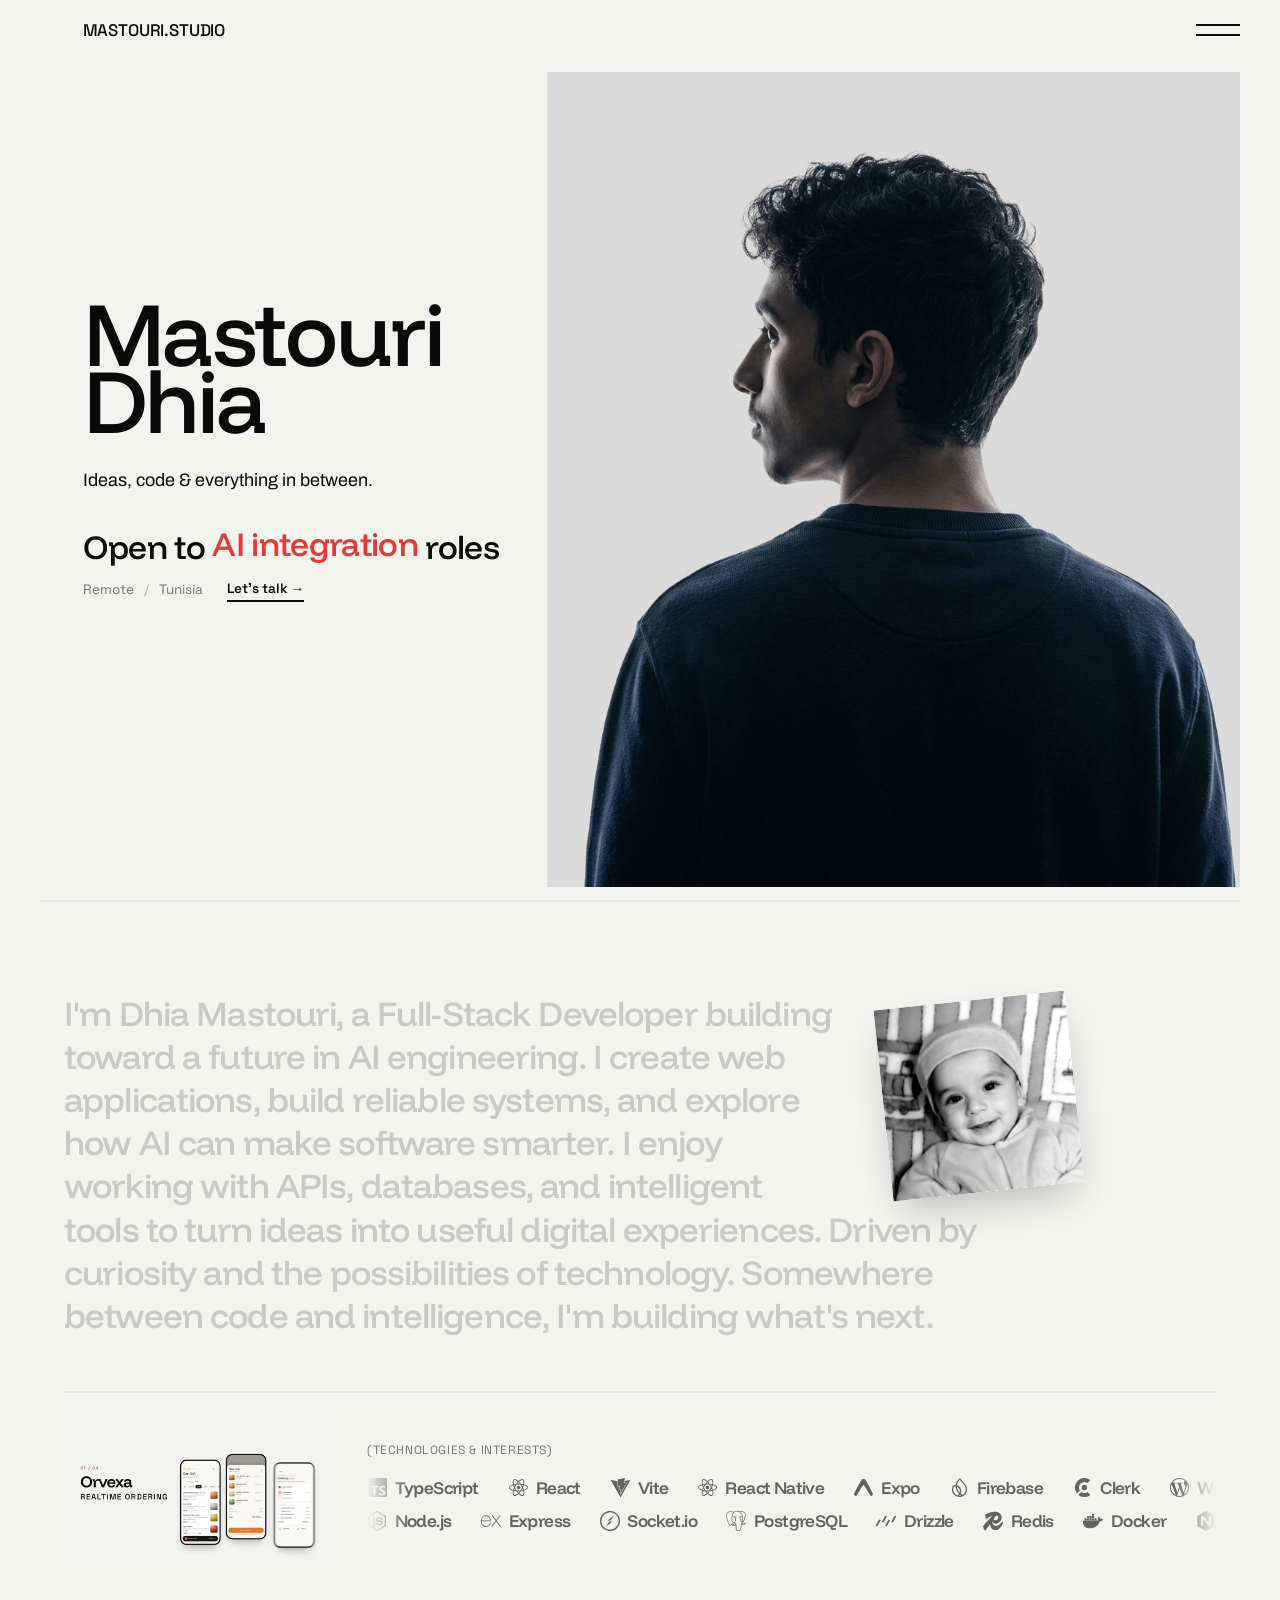
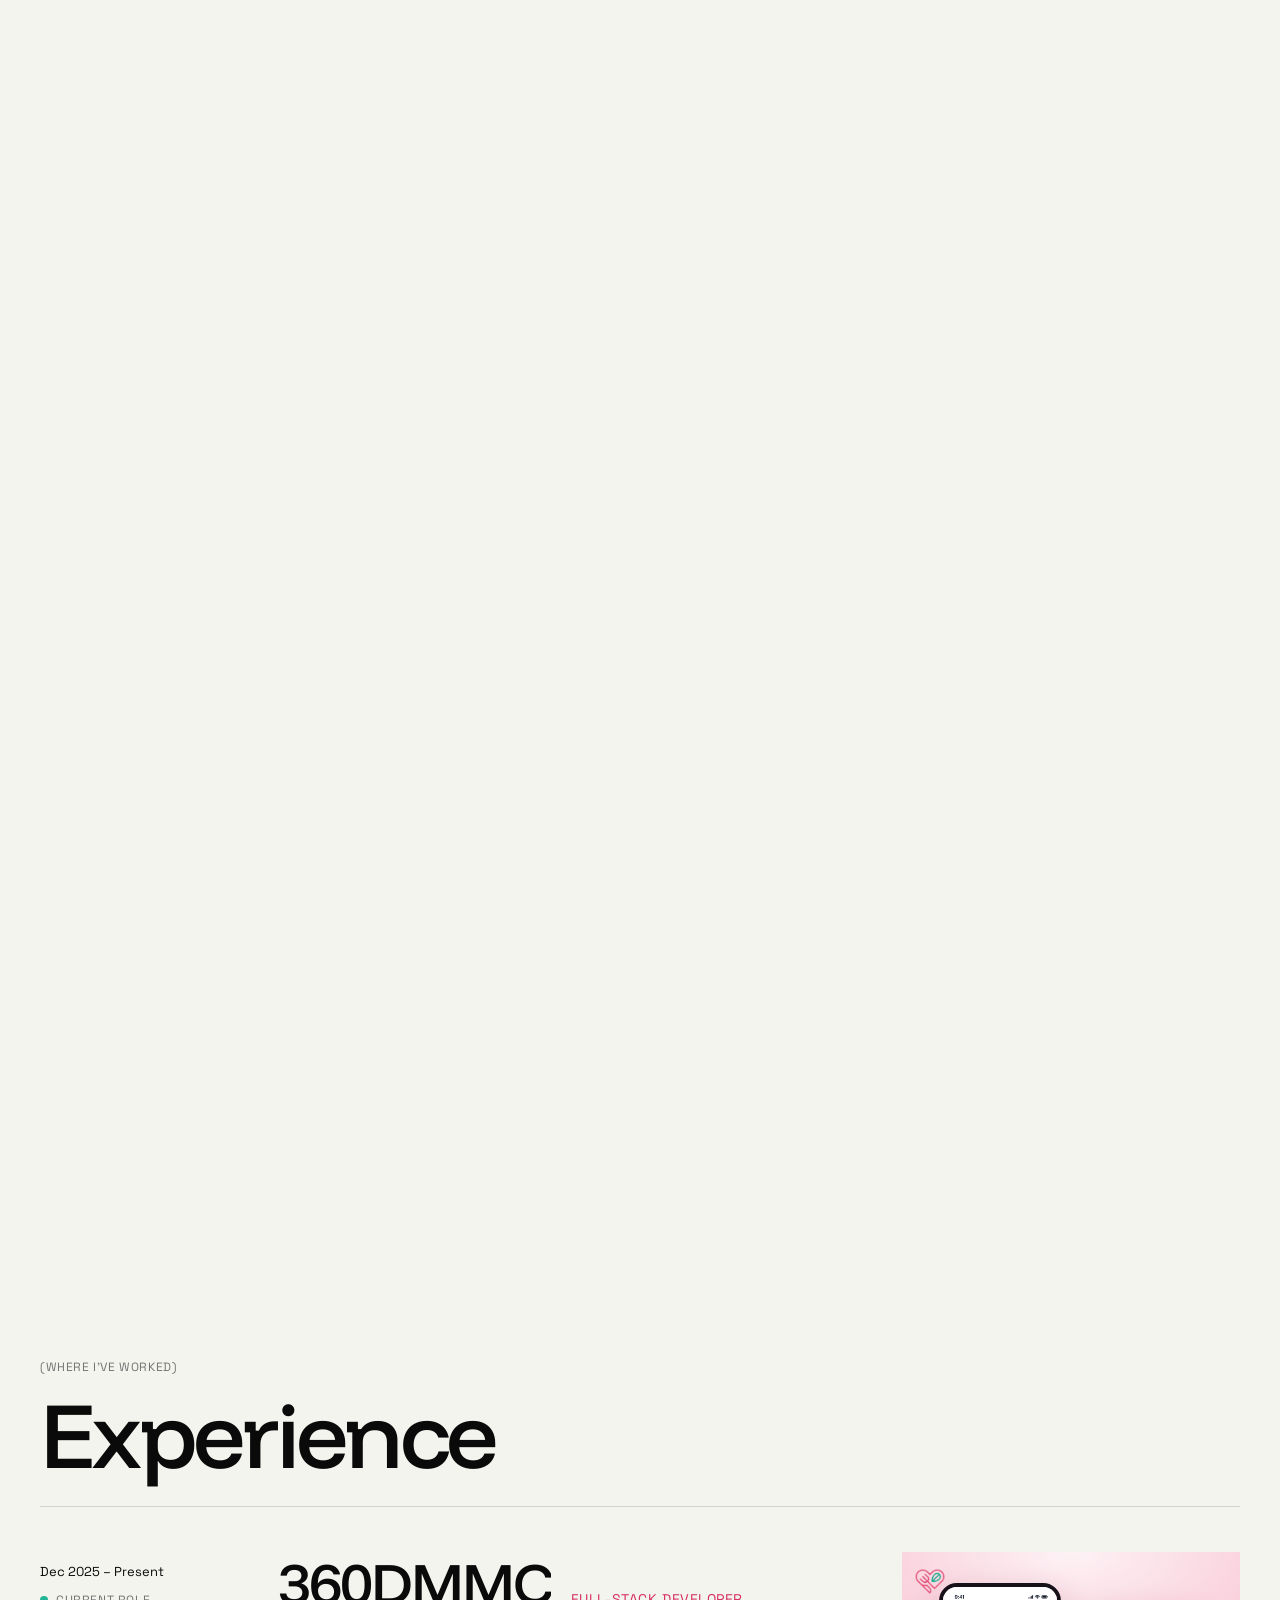
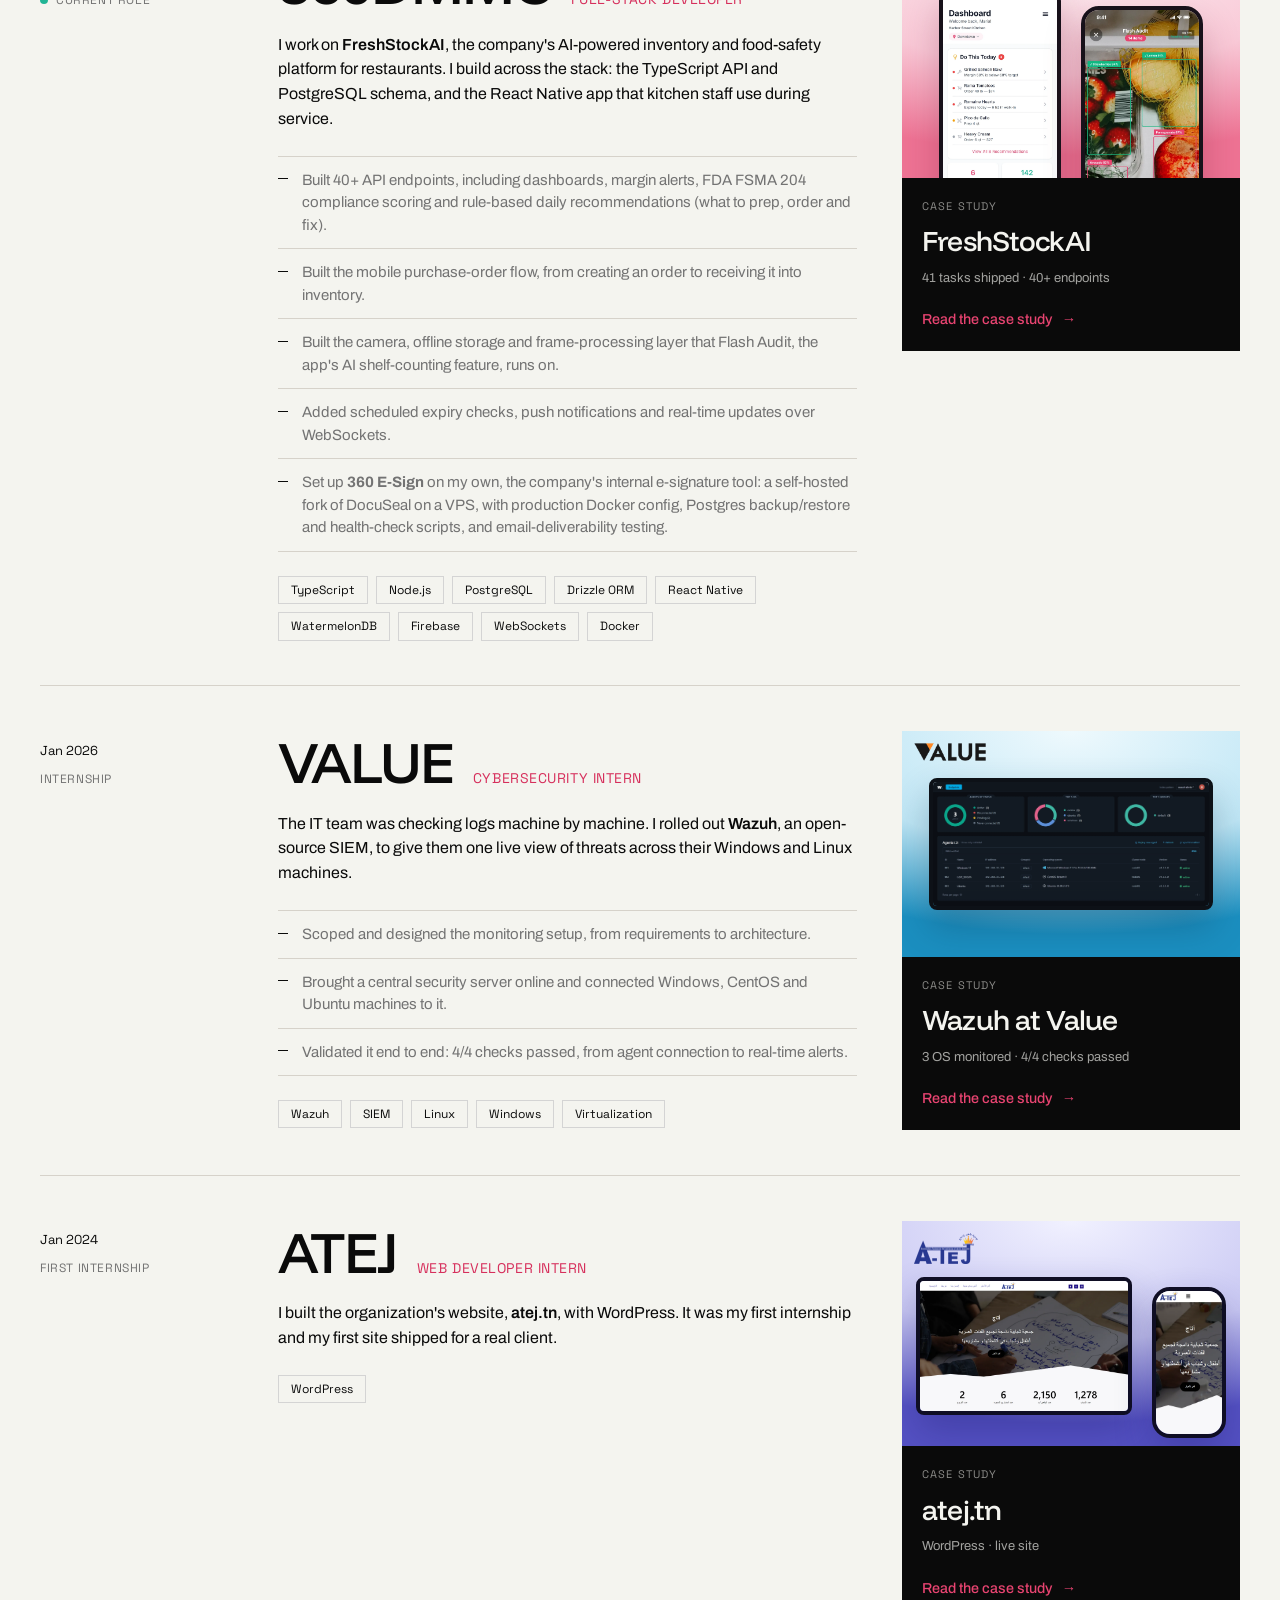
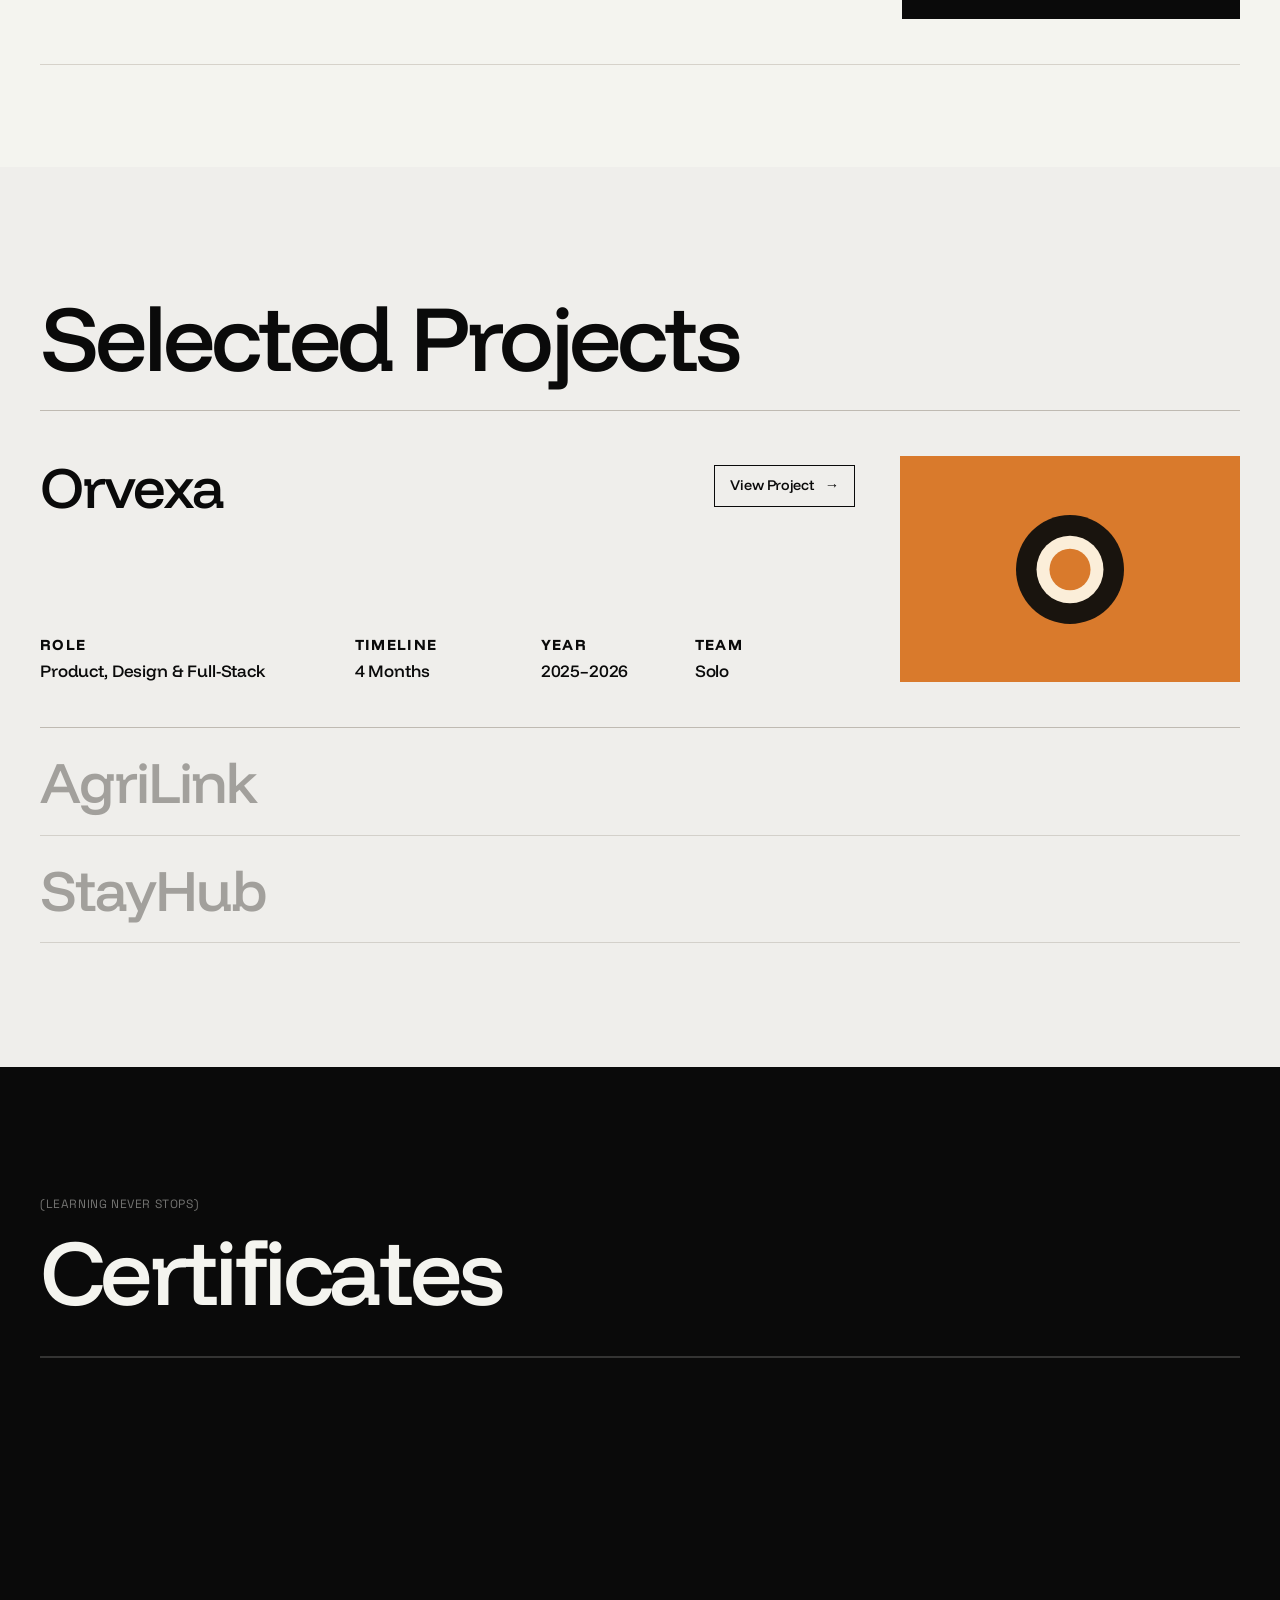
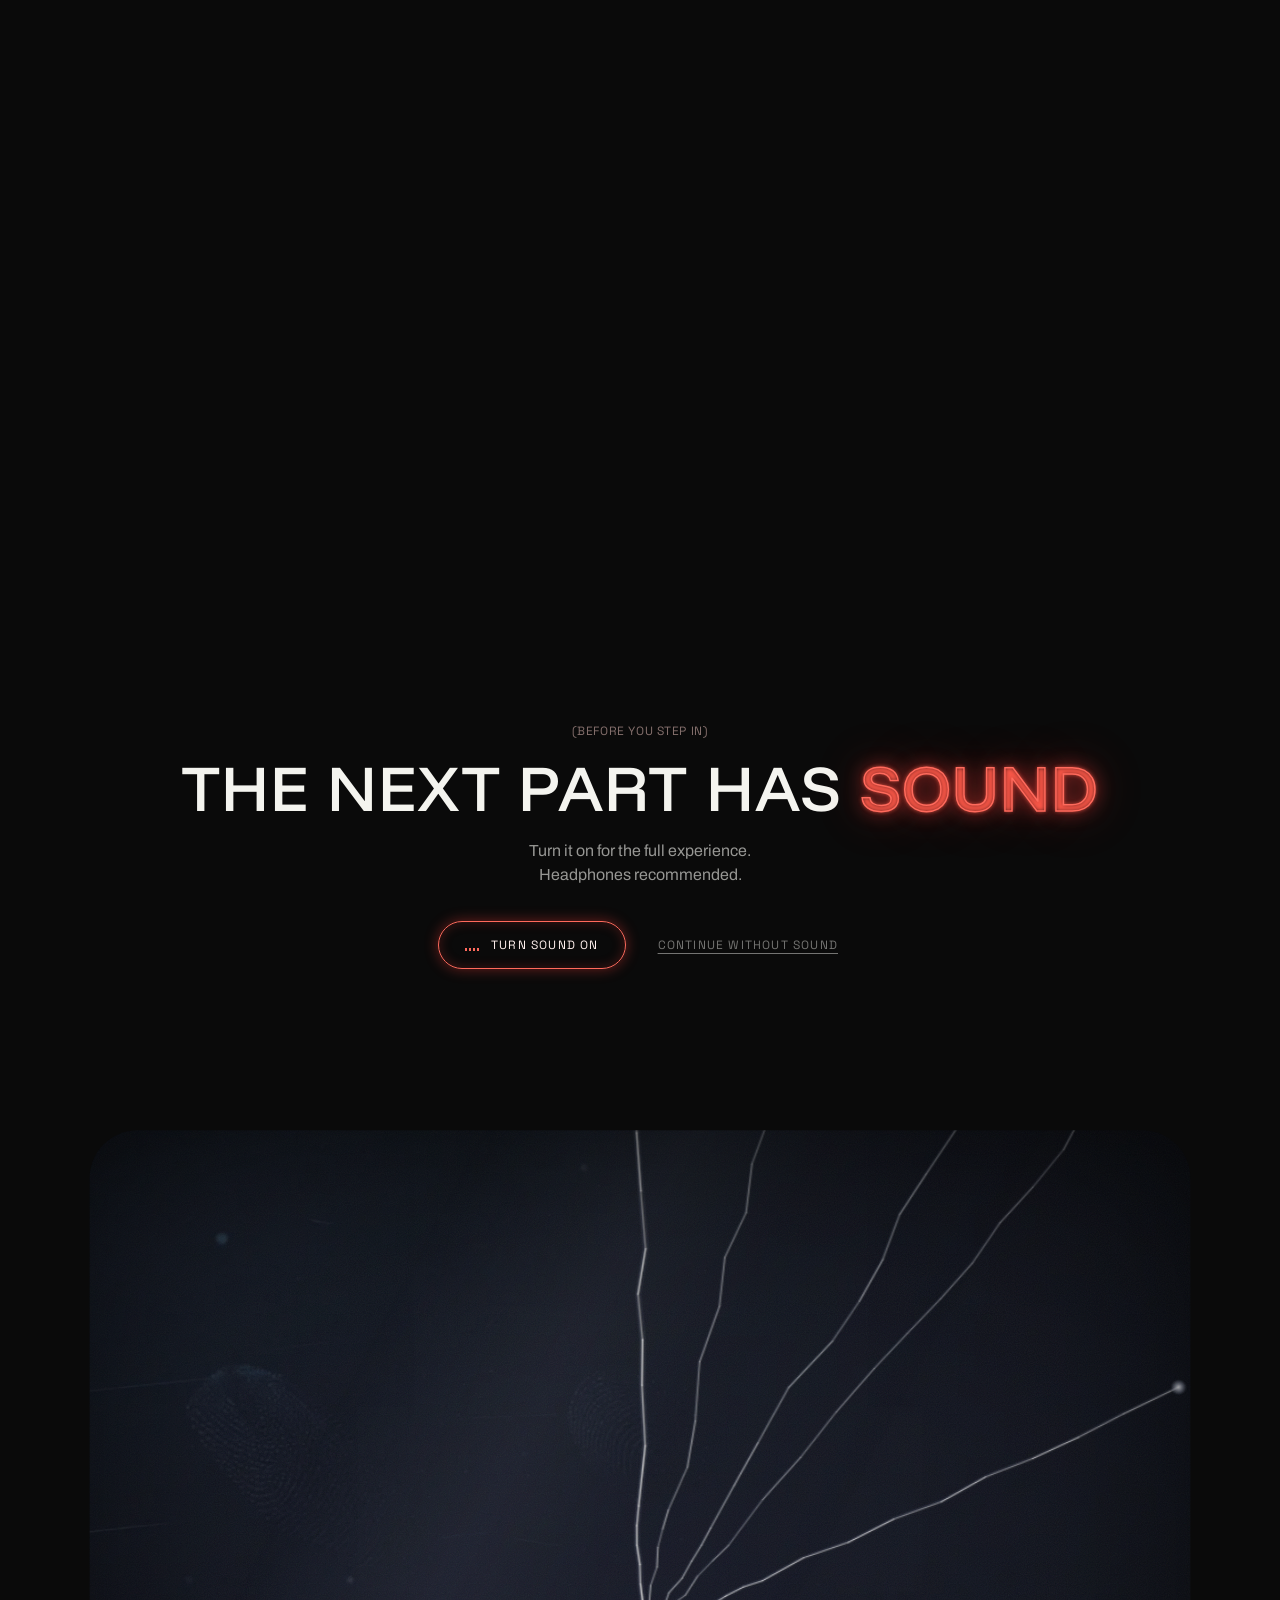
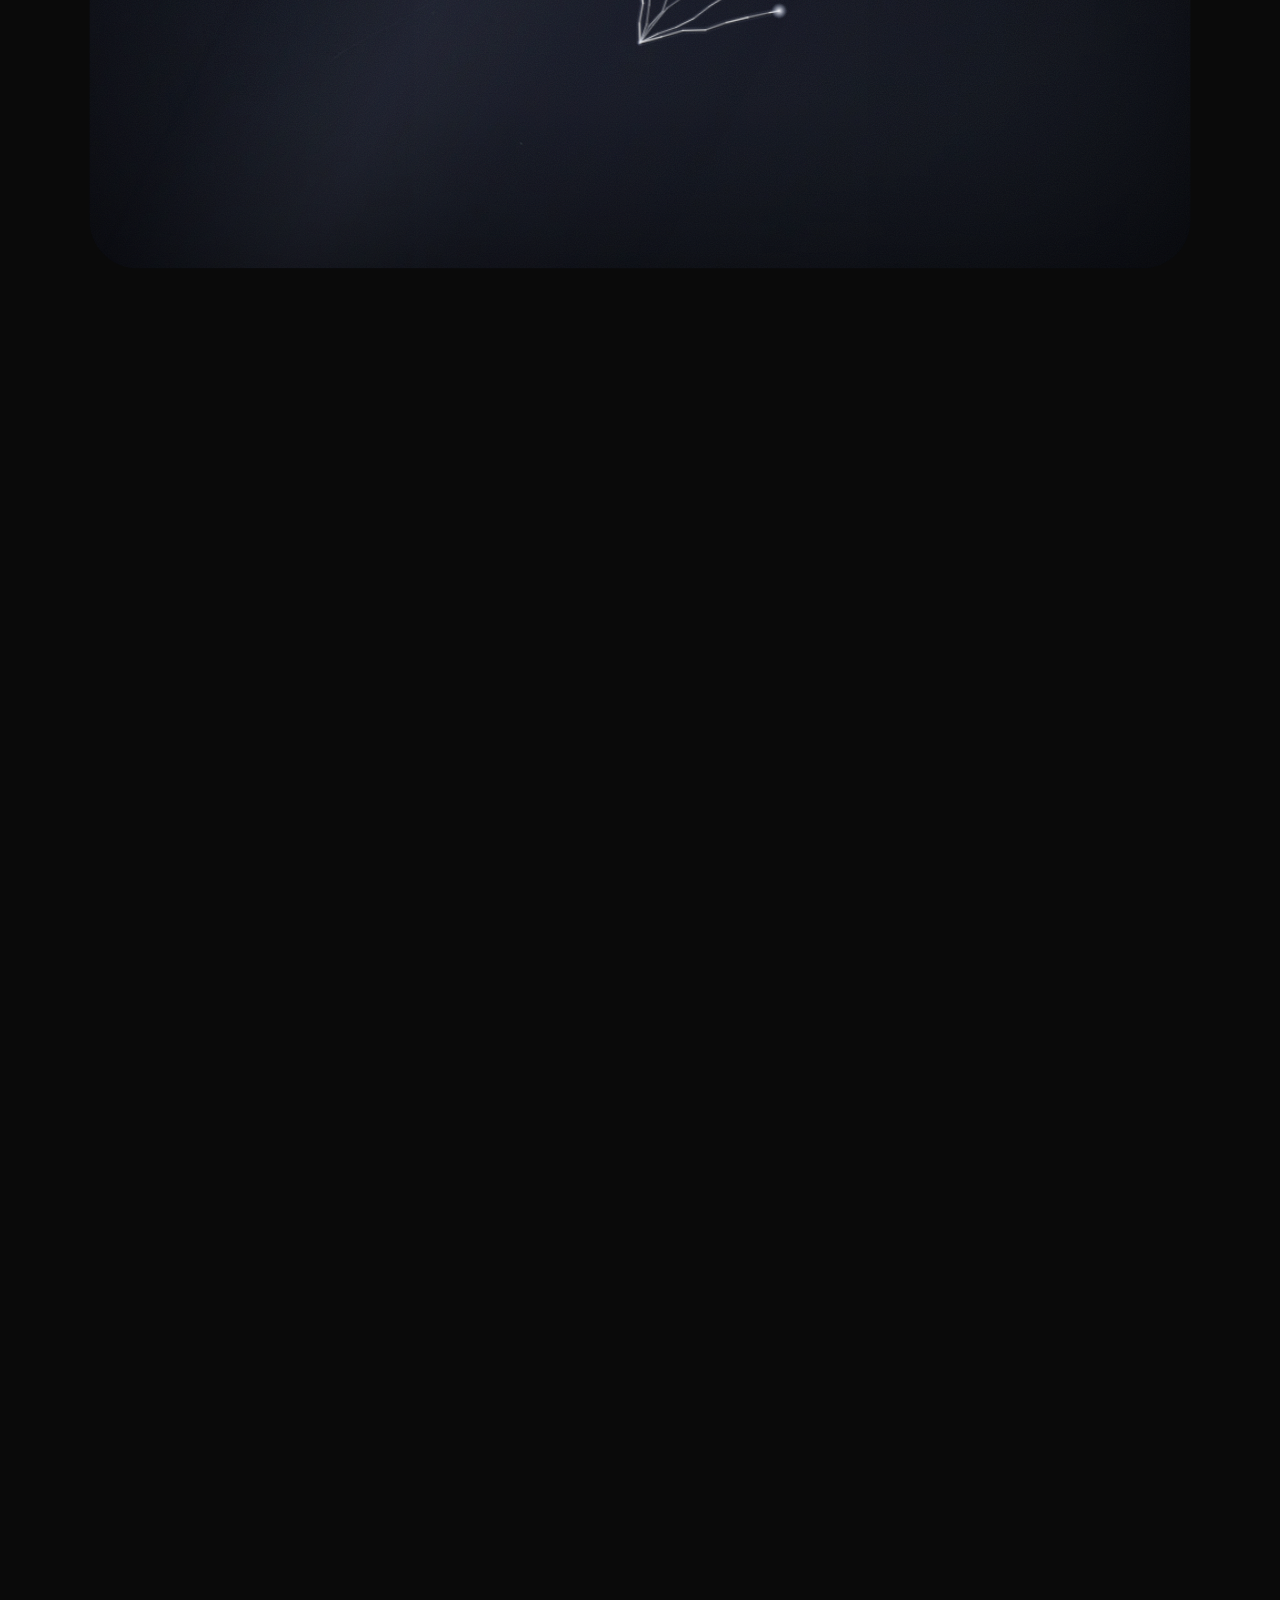
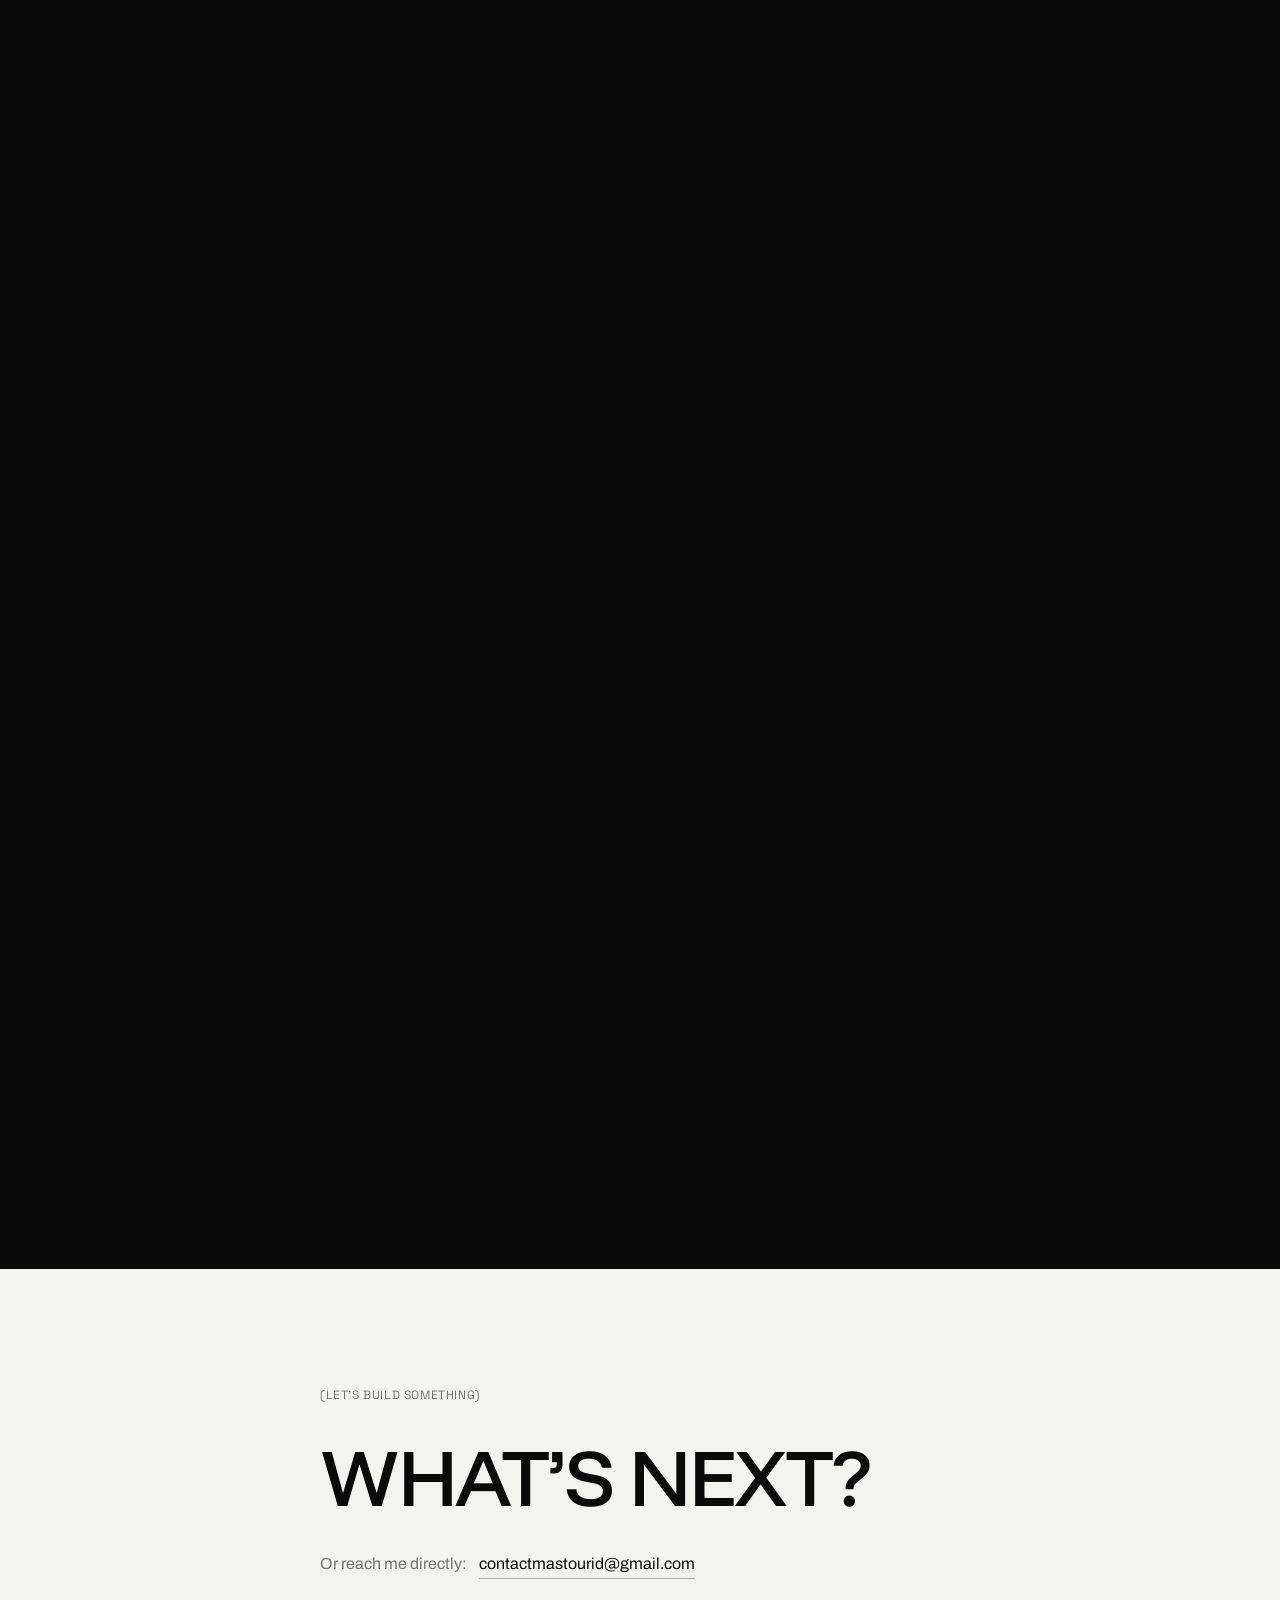
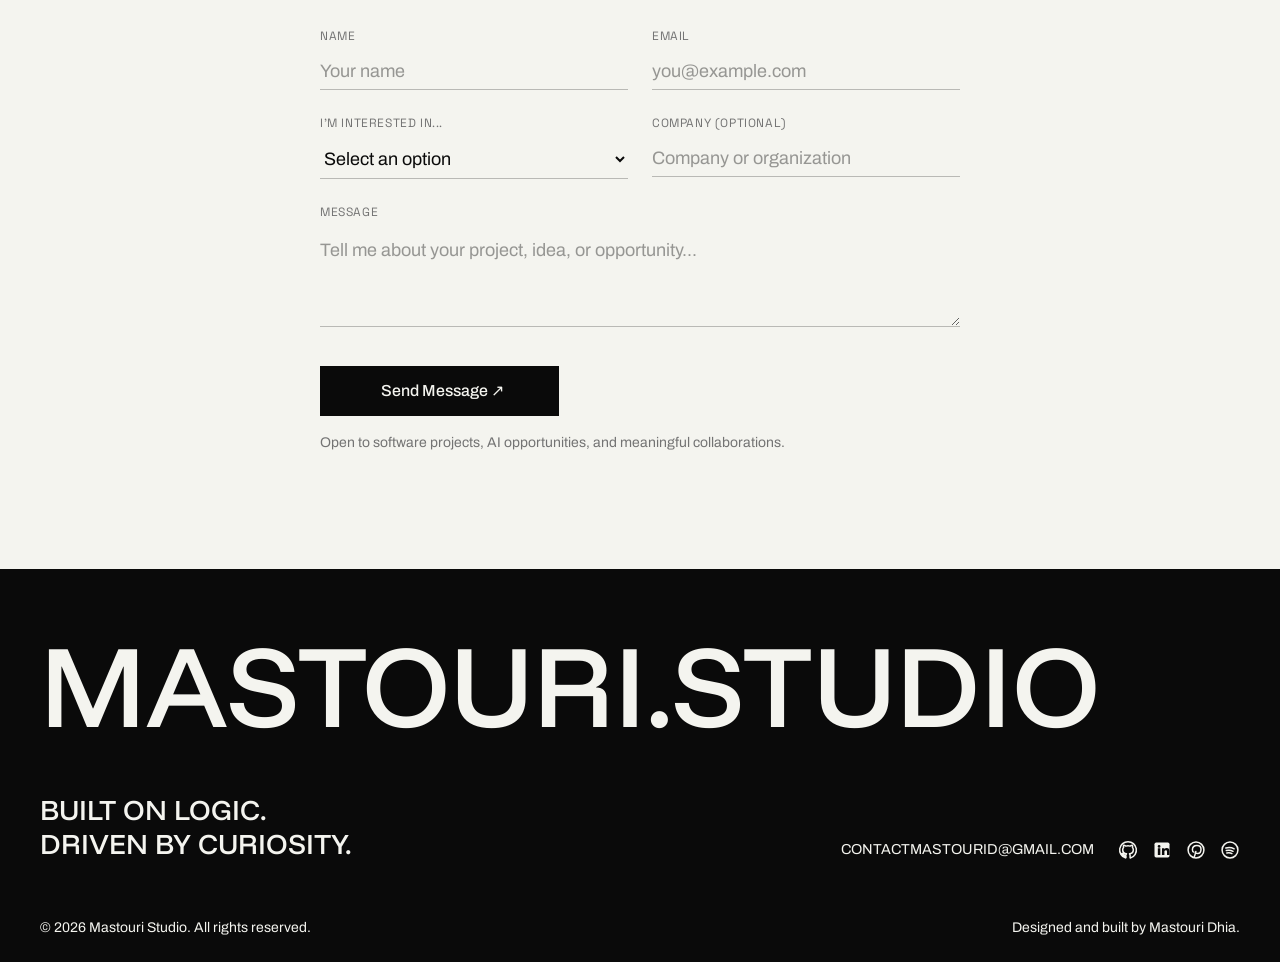
==== commit 631376c1: "Prepare portfolio for launch on Netlify - Remove unused assets, duplicate folder and the parked rift" ====
--- a/index.html
+++ b/index.html
@@ -3,23 +3,63 @@
 <head>
   <meta charset="UTF-8" />
   <meta name="viewport" content="width=device-width, initial-scale=1" />
-  <title>Mastouri Dhia - Full-Stack Developer & AI · mastouri's studio</title>
-  <meta name="description" content="The portfolio of Mastouri Dhia, full-stack developer and AI enthusiast: building practical digital products and exploring the intersection of technology and creativity." />
+  <title>Mastouri Dhia - Full-Stack Developer | Mastouri Studio</title>
+  <meta name="description" content="Portfolio of Mastouri Dhia, full-stack developer from Tunisia building APIs, mobile apps and AI-powered products. Case studies in TypeScript, React Native, Node.js and PostgreSQL: Orvexa, FreshStockAI, AgriLink and more." />
+  <meta name="author" content="Mastouri Dhia" />
+  <meta name="theme-color" content="#0c0c0e" />
   <link rel="icon" type="image/svg+xml" href="favicon.svg" />
   <link rel="canonical" href="https://your-domain.com/" />
 
   <!-- Social sharing (replace your-domain.com with the live domain) -->
   <meta property="og:type" content="website" />
   <meta property="og:site_name" content="Mastouri Studio" />
+  <meta property="og:locale" content="en_US" />
   <meta property="og:url" content="https://your-domain.com/" />
-  <meta property="og:title" content="Mastouri Dhia - Full-Stack Developer & AI" />
-  <meta property="og:description" content="The portfolio of Mastouri Dhia, full-stack developer and AI enthusiast: building practical digital products and exploring the intersection of technology and creativity." />
+  <meta property="og:title" content="Mastouri Dhia - Full-Stack Developer" />
+  <meta property="og:description" content="Portfolio of Mastouri Dhia, full-stack developer from Tunisia building APIs, mobile apps and AI-powered products." />
   <meta property="og:image" content="https://your-domain.com/images/social/home.jpg" />
   <meta property="og:image:width" content="1200" />
   <meta property="og:image:height" content="630" />
-  <meta property="og:image:alt" content="Mastouri Dhia, Full-Stack Developer & AI Engineer" />
+  <meta property="og:image:alt" content="Mastouri Dhia, Full-Stack Developer" />
   <meta name="twitter:card" content="summary_large_image" />
+  <meta name="twitter:title" content="Mastouri Dhia - Full-Stack Developer" />
+  <meta name="twitter:description" content="Portfolio of Mastouri Dhia, full-stack developer from Tunisia." />
   <meta name="twitter:image" content="https://your-domain.com/images/social/home.jpg" />
+
+  <!-- Structured data: tells search engines who this site is about -->
+  <script type="application/ld+json">
+  {
+    "@context": "https://schema.org",
+    "@graph": [
+      {
+        "@type": "WebSite",
+        "@id": "https://your-domain.com/#website",
+        "url": "https://your-domain.com/",
+        "name": "Mastouri Studio",
+        "author": { "@id": "https://your-domain.com/#person" }
+      },
+      {
+        "@type": "Person",
+        "@id": "https://your-domain.com/#person",
+        "name": "Mastouri Dhia",
+        "alternateName": "Dhia Mastouri",
+        "url": "https://your-domain.com/",
+        "image": "https://your-domain.com/images/hero-portrait.jpg",
+        "jobTitle": "Full-Stack Developer",
+        "worksFor": { "@type": "Organization", "name": "360dmmc" },
+        "email": "mailto:contactmastourid@gmail.com",
+        "address": { "@type": "PostalAddress", "addressCountry": "TN" },
+        "knowsAbout": ["Full-Stack Development", "AI Integration", "TypeScript", "React Native", "Node.js", "PostgreSQL", "Automation", "Cybersecurity"],
+        "sameAs": [
+          "https://github.com/mastouridhia",
+          "https://www.linkedin.com/in/mastouri-dhia",
+          "https://www.pinterest.com/dhiamastouri30/",
+          "https://open.spotify.com/user/315sq3ebs6kro6jbhpxjwou44ooe"
+        ]
+      }
+    ]
+  }
+  </script>
 
   <!-- Local fonts -->
   <link rel="preload" href="fonts/funnel-display.woff2" as="font" crossorigin type="font/woff2" />
@@ -33,6 +73,8 @@
 
   <!-- Styles -->
   <link rel="stylesheet" href="css/styles.css" />
+  <!-- Analytics (Umami, cookie-free). Counts only on data-domains, so local testing is ignored -->
+  <script defer src="https://cloud.umami.is/script.js" data-website-id="afde05f1-8b65-4721-976c-ca45010f0aeb" data-domains="your-domain.com"></script>
 </head>
 <body>
 
@@ -91,12 +133,12 @@
       <div class="container hero-inner">
         <!-- Portrait (desktop, positioned right) -->
         <div class="hero-portrait hero-portrait--desktop" data-hero-portrait>
-          <img src="images/hero-portrait.jpg" alt="Mastouri Dhia" />
+          <img src="images/hero-portrait.jpg" alt="Mastouri Dhia" width="976" height="1091" fetchpriority="high" />
         </div>
 
         <!-- Portrait (mobile) -->
         <div class="hero-portrait hero-portrait--mobile">
-          <img src="images/hero-portrait.jpg" alt="Mastouri Dhia" />
+          <img src="images/hero-portrait.jpg" alt="Mastouri Dhia" width="976" height="1091" />
         </div>
 
 
@@ -111,16 +153,25 @@
 
   <p class="hero-tagline">
     <span>Ideas, code & everything in between.</span>
-    <span>Breaking limits.</span>
   </p>
 
-  <ul class="hero-skills">
-    <li>Full-Stack Development</li>
-    <li>Artificial Intelligence</li>
-    <li>Backend &amp; APIs</li>
-    <li>Automation</li>
-    <li>Problem Solving</li>
-  </ul>
+  <!-- Availability: edit the roles in data-hire-roles (they rotate) and the place line -->
+  <div class="hero-hire" data-hire>
+    <p class="hero-hire__line">
+      <span class="sr-only">Open to full-stack, mobile and AI integration roles, remote or in Tunisia.</span>
+      <span aria-hidden="true">Open to
+        <span class="hero-hire__roles" data-hire-roles>
+          <span class="is-in">full-stack</span>
+          <span>mobile</span>
+          <span>AI integration</span>
+        </span>
+        roles</span>
+    </p>
+    <p class="hero-hire__where">
+      <span>Remote</span><span class="hero-hire__sep" aria-hidden="true">/</span><span>Tunisia</span>
+      <a class="hero-hire__cta" href="#contact-form">Let's talk <span class="hero-hire__arrow" aria-hidden="true">&rarr;</span></a>
+    </p>
+  </div>
 </div>
 </div>
 <div class="container"><div class="rule"></div></div>
@@ -185,7 +236,7 @@
   <span class="wave-word">useful</span>
   <span class="wave-word">digital</span>
   <span class="wave-word">experiences.</span>
-  <span class="wave-word">driven</span>
+  <span class="wave-word">Driven</span>
   <span class="wave-word">by</span>
   <span class="wave-word">curiosity</span>
   <span class="wave-word">and</span>
@@ -307,17 +358,17 @@
           <div class="xp-role__main">
             <div class="xp-role__head">
               <h3 class="xp-role__company">360dmmc</h3>
-              <p class="xp-role__title">AI Engineer</p>
+              <p class="xp-role__title">Full-Stack Developer</p>
             </div>
             <p class="xp-role__summary">
-              I work on <strong>FreshStockAI</strong>, the company's AI inventory and food-safety platform for
+              I work on <strong>FreshStockAI</strong>, the company's AI-powered inventory and food-safety platform for
               restaurants. I build across the stack: the TypeScript API and PostgreSQL schema, and the React Native
               app that kitchen staff use during service.
             </p>
             <ul class="xp-role__points">
-              <li>Built 40+ API endpoints, including dashboards, margin alerts, FDA FSMA 204 compliance scoring and AI daily recommendations.</li>
+              <li>Built 40+ API endpoints, including dashboards, margin alerts, FDA FSMA 204 compliance scoring and rule-based daily recommendations (what to prep, order and fix).</li>
               <li>Built the mobile purchase-order flow, from creating an order to receiving it into inventory.</li>
-              <li>Set up the camera, offline storage and frame-processing groundwork for Flash Audit, an AI shelf-counting feature.</li>
+              <li>Built the camera, offline storage and frame-processing layer that Flash Audit, the app's AI shelf-counting feature, runs on.</li>
               <li>Added scheduled expiry checks, push notifications and real-time updates over WebSockets.</li>
               <li>Set up <strong>360 E-Sign</strong> on my own, the company's internal e-signature tool: a self-hosted fork of DocuSeal on a VPS, with production Docker config, Postgres backup/restore and health-check scripts, and email-deliverability testing.</li>
             </ul>
@@ -570,7 +621,7 @@
          Song: put an mp3 at audio/outside-theme.mp3 (or change data-otf-song).
          Crack: the hit in data-otf-fx plays when the glass breaks.
          Look: the painted vines, tissue and glass are in data-otf-tex.
-         Second take, picked at random on load (.otf--rift): a photograph
+         Second take, parked for now (OTF_RIFT_ON in js/main.js; .otf--rift): a photograph
          of a burning tear in the ground (images/otf/rift-close.webp) that
          heats up with the scroll, erupts, and dives you into its core.
          ?take=rift or ?take=mirror in the URL forces one. -->
@@ -617,8 +668,7 @@
       (LET'S BUILD SOMETHING)
     </p>
 
-    <h2 class="contact-title"> What’s next ?    
-    </h2>
+    <h2 class="contact-title">What’s next?</h2>
 
     <p class="contact-direct">
       <span>Or reach me directly:</span>
@@ -667,11 +717,11 @@
             <option value="" disabled selected>
               Select an option
             </option>
-            <option value="ai-engineering">
-              AI Engineering / Machine Learning
+            <option value="ai-integration">
+              AI Integration
             </option>
-            <option value="ai-integration">
-              AI Integration / Automation
+            <option value="automation">
+              Automation / Workflows
             </option>
             <option value="fullstack">
               Full-Stack Development
--- a/css/styles.css
+++ b/css/styles.css
@@ -1,5 +1,5 @@
 /* ============================================================
-   Mastouri Studio â€” Portfolio Styles
+   Mastouri Studio - Portfolio Styles
    ------------------------------------------------------------
    Edit the :root variables below to change colors, fonts,
    spacing, etc. across the whole site.
@@ -402,30 +402,100 @@
 }
 .hero-tagline span { display: block; }
 
-.hero-skills {
-  display: flex; flex-wrap: wrap; gap: 10px;
-  margin-top: 26px;
-  max-width: 760px;
-}
-@media (min-width: 1024px) {
-  .hero-skills {
-    margin-top: 26px;
-    max-width: min(38vw, 600px);
-  }
-}
-.hero-skills li {
-  border: 1.2px solid var(--color-chip);
-  padding: 10px 18px;
+/* ---------- Hero: available for work ----------
+   Rises in line by line once the intro is gone (html.hero-ready, set
+   in js/main.js); the role word flips through data-hire-roles. */
+.hero-hire {
+  margin-top: 28px;
+  max-width: 560px;
+}
+@media (min-width: 1024px) { .hero-hire { margin-top: 32px; max-width: min(40vw, 640px); } }
+
+.hero-hire__line {
+  font-family: var(--font-display);
+  font-size: clamp(1.5rem, 2.6vw, 2.25rem);
+  font-weight: 500;
+  line-height: 1.1;
+  letter-spacing: -0.02em;
+}
+/* All roles share one grid cell; js/main.js sets the box to the current
+   role's width and it springs there (overshoots, then settles), so
+   "roles" always hugs the word like elastic. The current one (.is-in)
+   rises in, squashing as it lands; the old one flies out the top. */
+.hero-hire__roles {
+  display: inline-grid;
+  justify-items: start;
+  vertical-align: bottom;
+  overflow: hidden;
+  padding-bottom: 0.08em;
+  color: var(--color-accent);
+  transition: width 0.9s cubic-bezier(0.34, 1.56, 0.64, 1);
+}
+.hero-hire__roles > span {
+  grid-area: 1 / 1;
+  transform: translateY(105%) scaleY(1.4);
+  transform-origin: 50% 100%;
+  transition: transform 0.75s cubic-bezier(0.34, 1.4, 0.64, 1);
+  white-space: nowrap;
+}
+.hero-hire__roles > .is-in { transform: none; }
+.hero-hire__roles > .is-out {
+  transform: translateY(-105%) scaleY(0.7);
+  transform-origin: 50% 0;
+  transition: transform 0.5s var(--ease);
+}
+
+.hero-hire__where {
+  display: flex;
+  flex-wrap: wrap;
+  align-items: center;
+  gap: 6px 10px;
+  margin-top: 14px;
   font-family: var(--font-label);
-  font-size: 0.78rem;
-  font-weight: 500;
+  font-size: 0.85rem;
+  color: var(--color-muted);
+}
+.hero-hire__sep { opacity: 0.5; }
+.hero-hire__cta {
+  position: relative;
+  margin-left: 14px;
+  padding-bottom: 2px;
   color: var(--color-ink);
-  line-height: 1.2;
-  min-height: 42px;
-  display: flex;
-  align-items: center;
-  justify-content: center;
-  background: rgba(255,255,255,0.08);
+  font-weight: 600;
+}
+.hero-hire__cta::after {
+  content: "";
+  position: absolute;
+  left: 0; right: 0; bottom: 0;
+  height: 1.5px;
+  background: currentColor;
+  transform-origin: right;
+  transition: transform 0.5s var(--ease);
+}
+.hero-hire__arrow { display: inline-block; transition: transform 0.4s var(--ease); }
+.hero-hire__cta:hover,
+.hero-hire__cta:focus-visible { color: var(--color-accent); }
+.hero-hire__cta:hover::after { transform: scaleX(0); }
+.hero-hire__cta:hover .hero-hire__arrow,
+.hero-hire__cta:focus-visible .hero-hire__arrow { transform: translateX(5px); }
+
+/* Entrance: each line rises out of a mask after the intro */
+.js .hero-hire > * {
+  opacity: 0;
+  transform: translateY(14px);
+  clip-path: inset(0 0 100% 0);
+}
+.js.hero-ready .hero-hire > * {
+  opacity: 1;
+  transform: none;
+  clip-path: inset(0 0 -20% 0);
+  transition: opacity 0.6s var(--ease), transform 0.9s var(--ease), clip-path 0.9s var(--ease);
+}
+.js.hero-ready .hero-hire > :nth-child(2) { transition-delay: 0.14s; }
+
+@media (prefers-reduced-motion: reduce) {
+  .hero-hire__roles > span { transition: none; }
+  .js .hero-hire > * { opacity: 1; transform: none; clip-path: none; transition: none; }
 }
 
 /* ============================================================
@@ -2251,7 +2321,7 @@
 }
 
 /* ============================================================
-   ANIMATIONS â€” Hero parallax, wave reveal, clip reveal,
+   ANIMATIONS - Hero parallax, wave reveal, clip reveal,
    menu hover characters, scroll reveal.
    ============================================================ */
 
@@ -2311,7 +2381,7 @@
 [data-hw]:hover { color: var(--color-accent); }
 
 /* ---------- Scroll reveal for section heads & cards ---------- */
-/* Only hide when JS is enabled â€” otherwise content stays visible */
+/* Only hide when JS is enabled - otherwise content stays visible */
 .js-enabled .section-head,
 .js-enabled .project-card,
 .js-enabled .art-card {
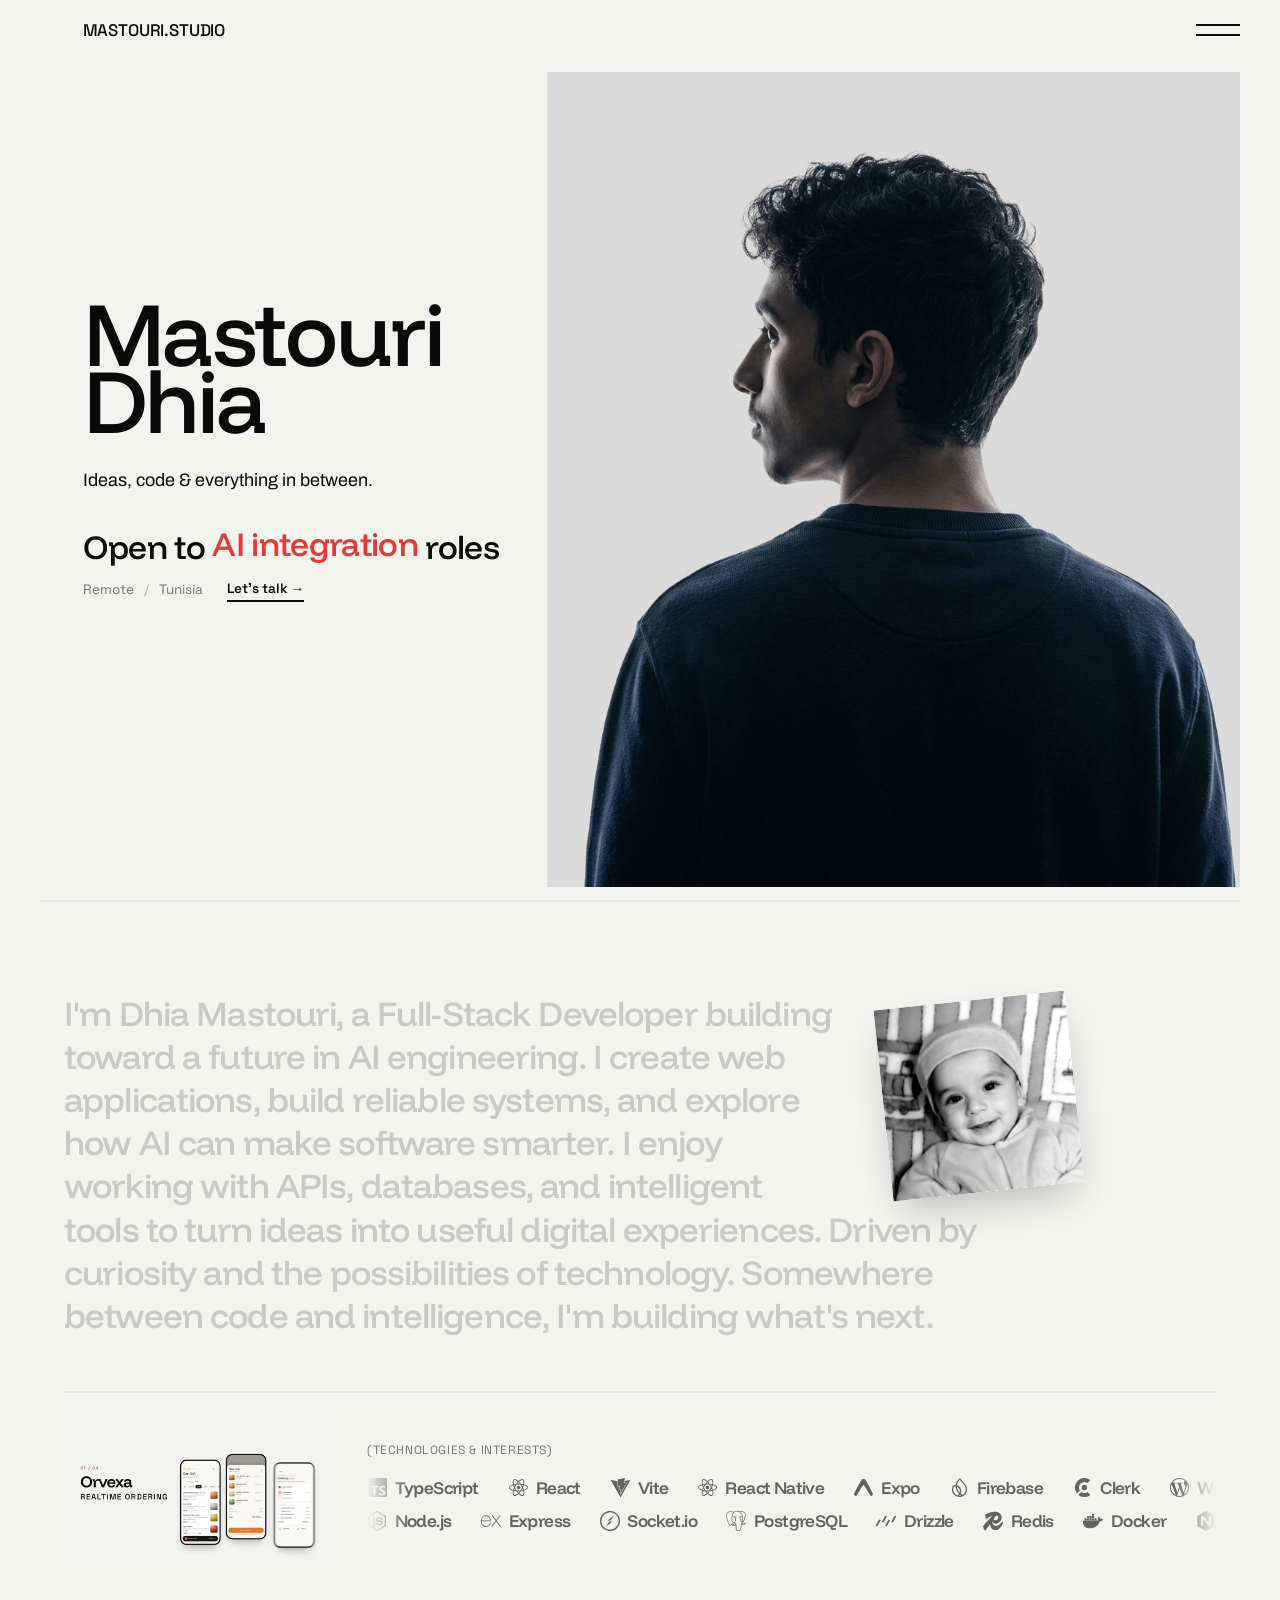
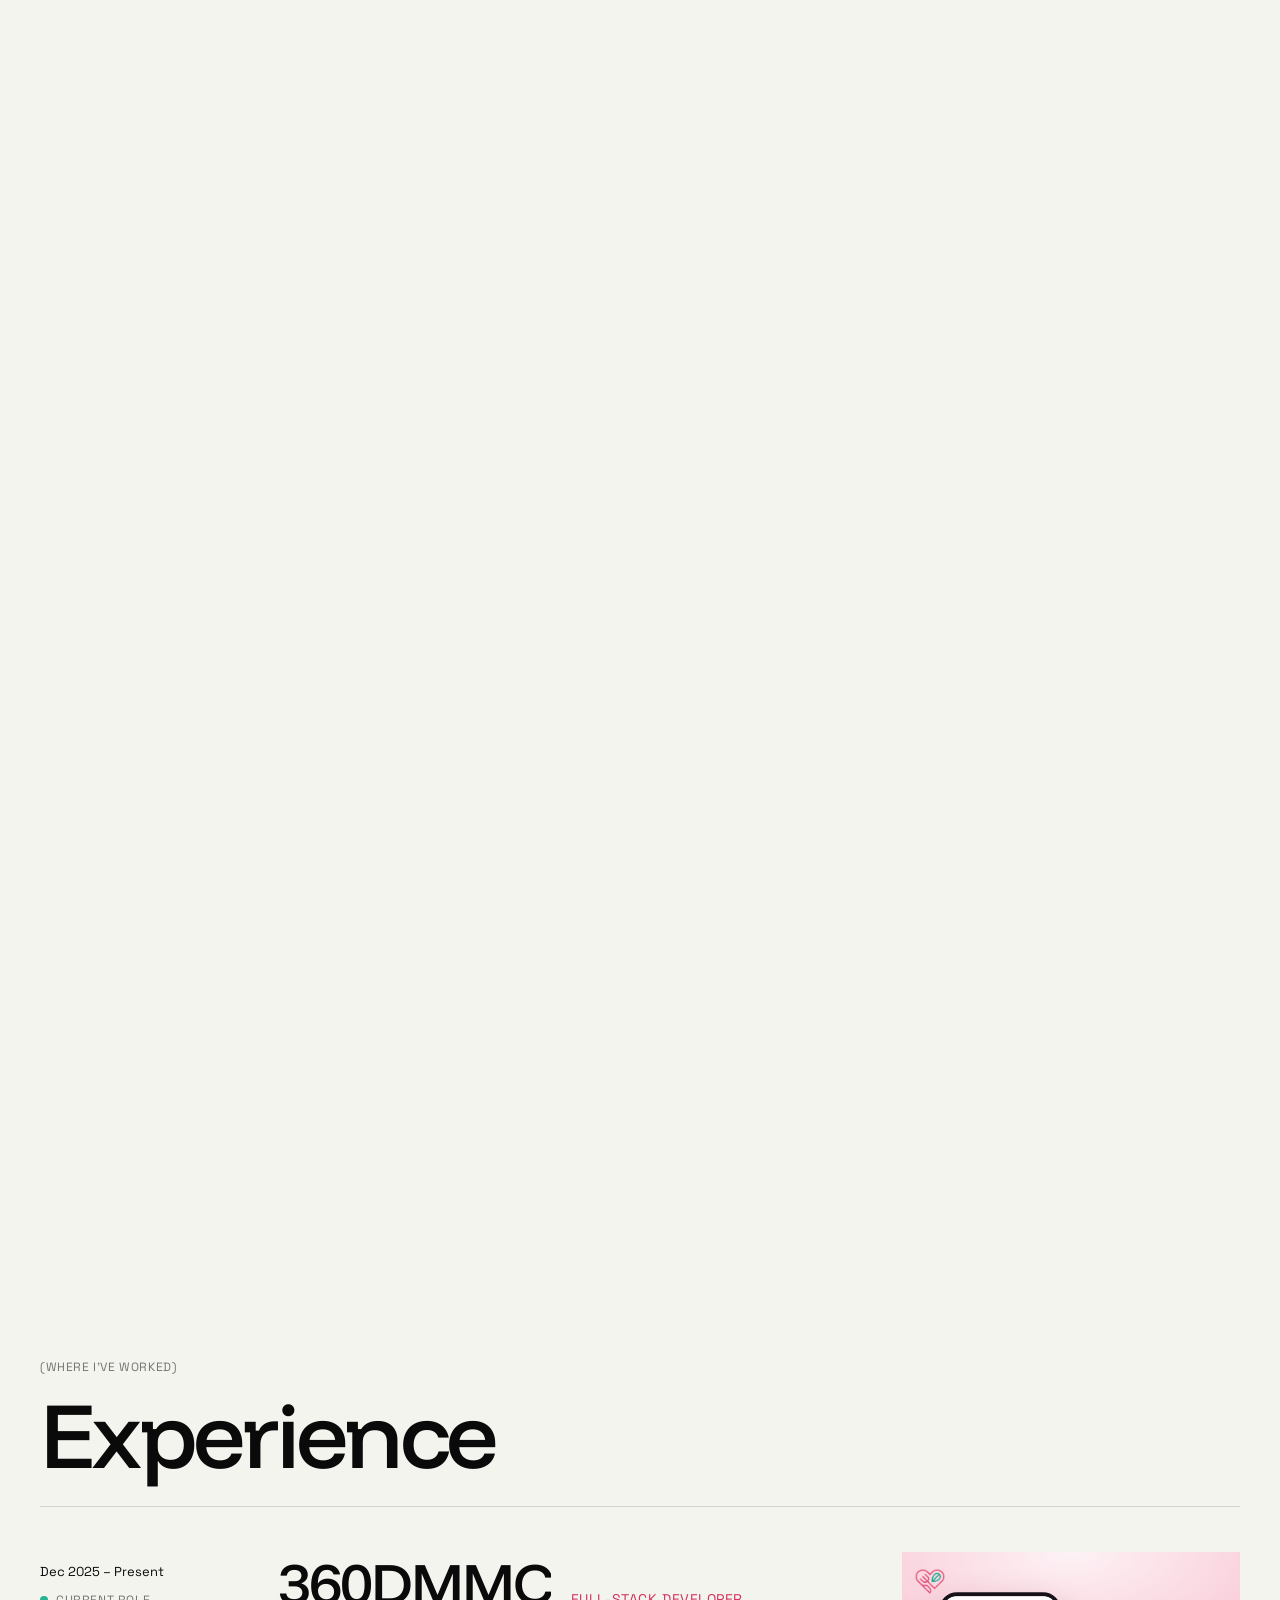
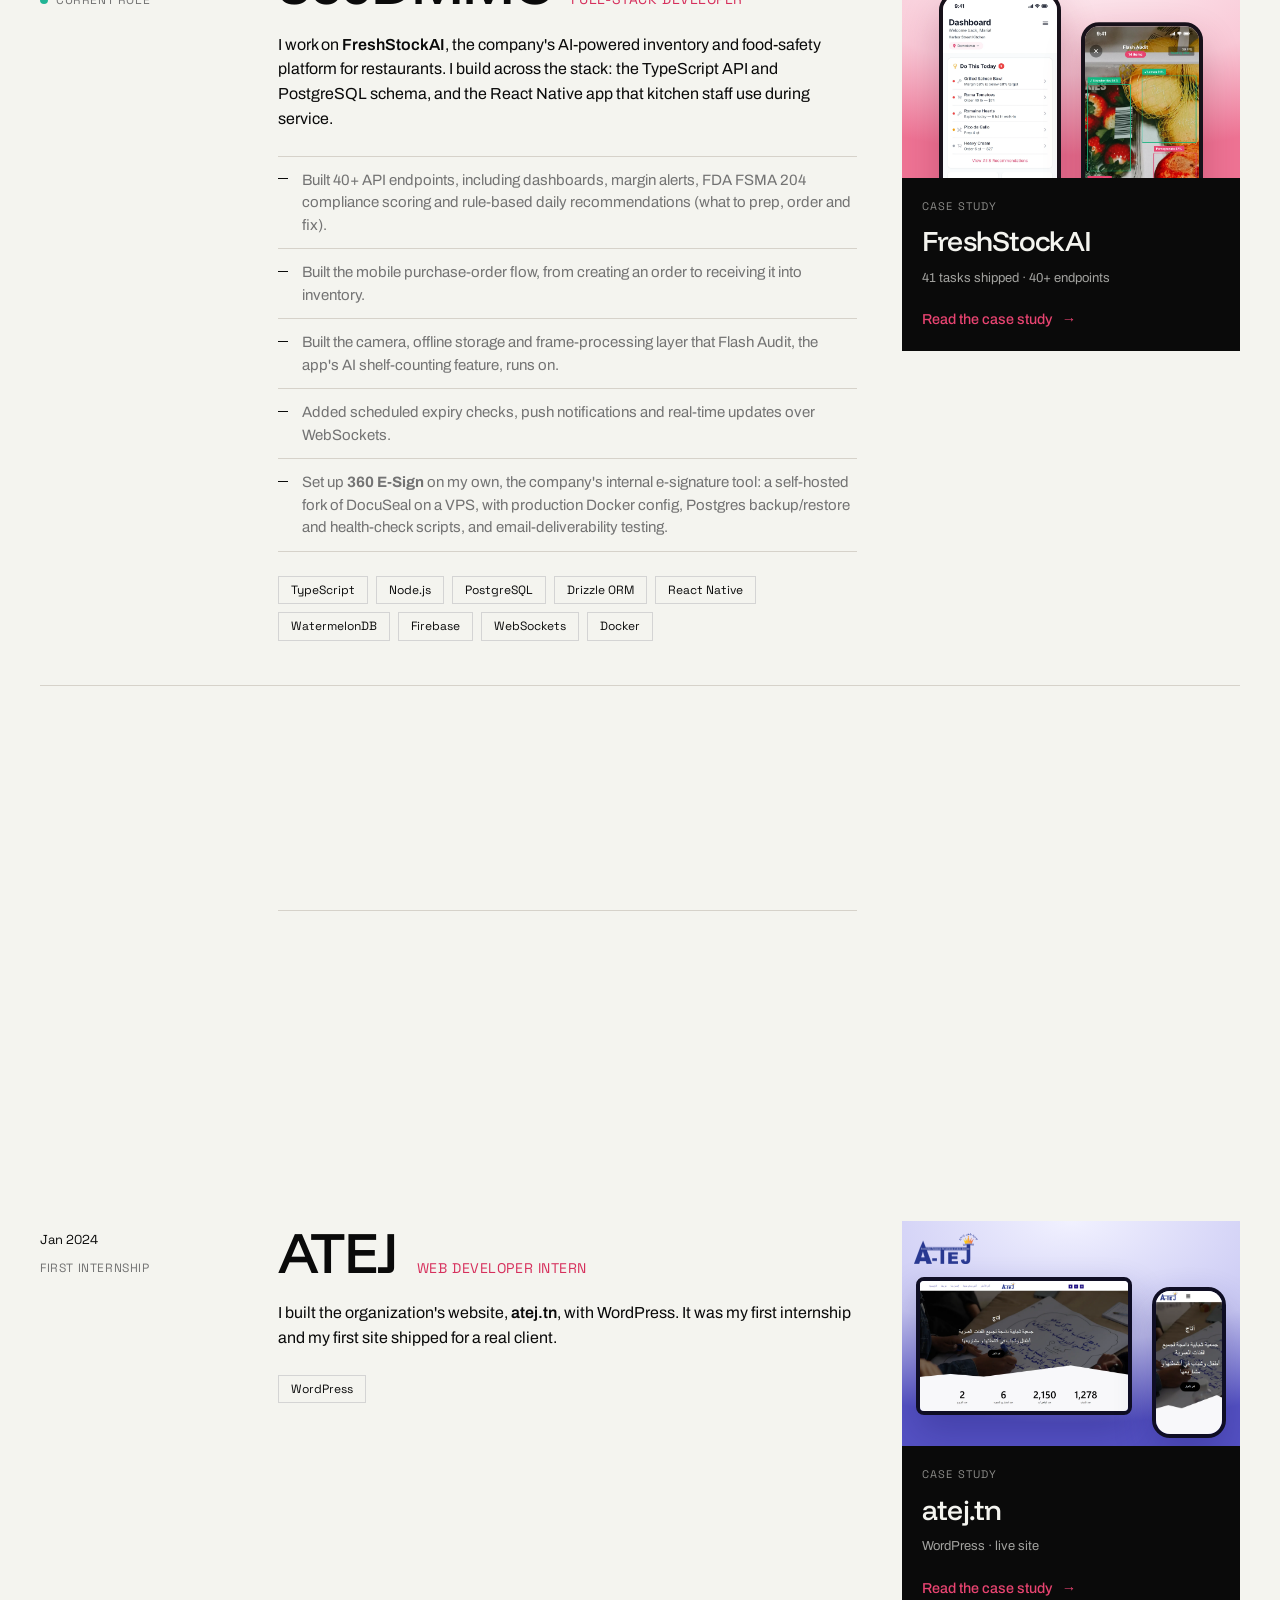
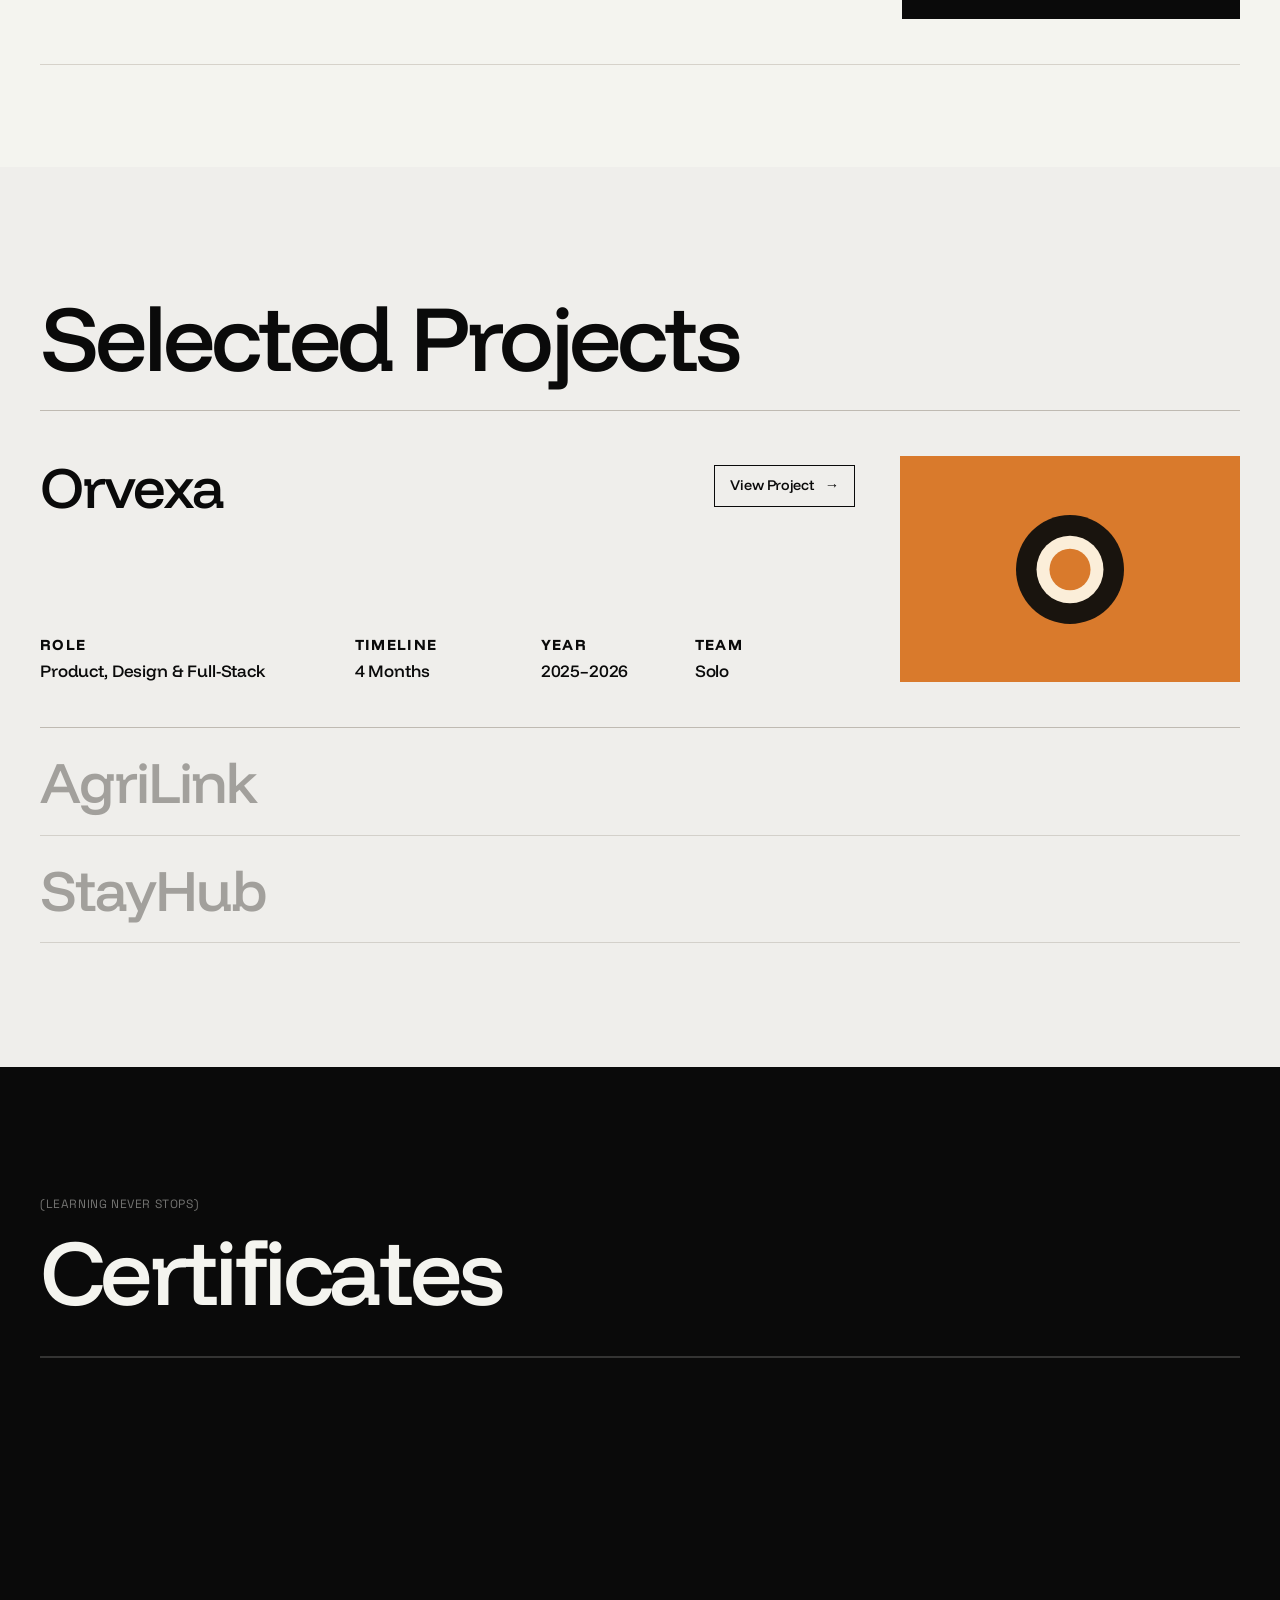
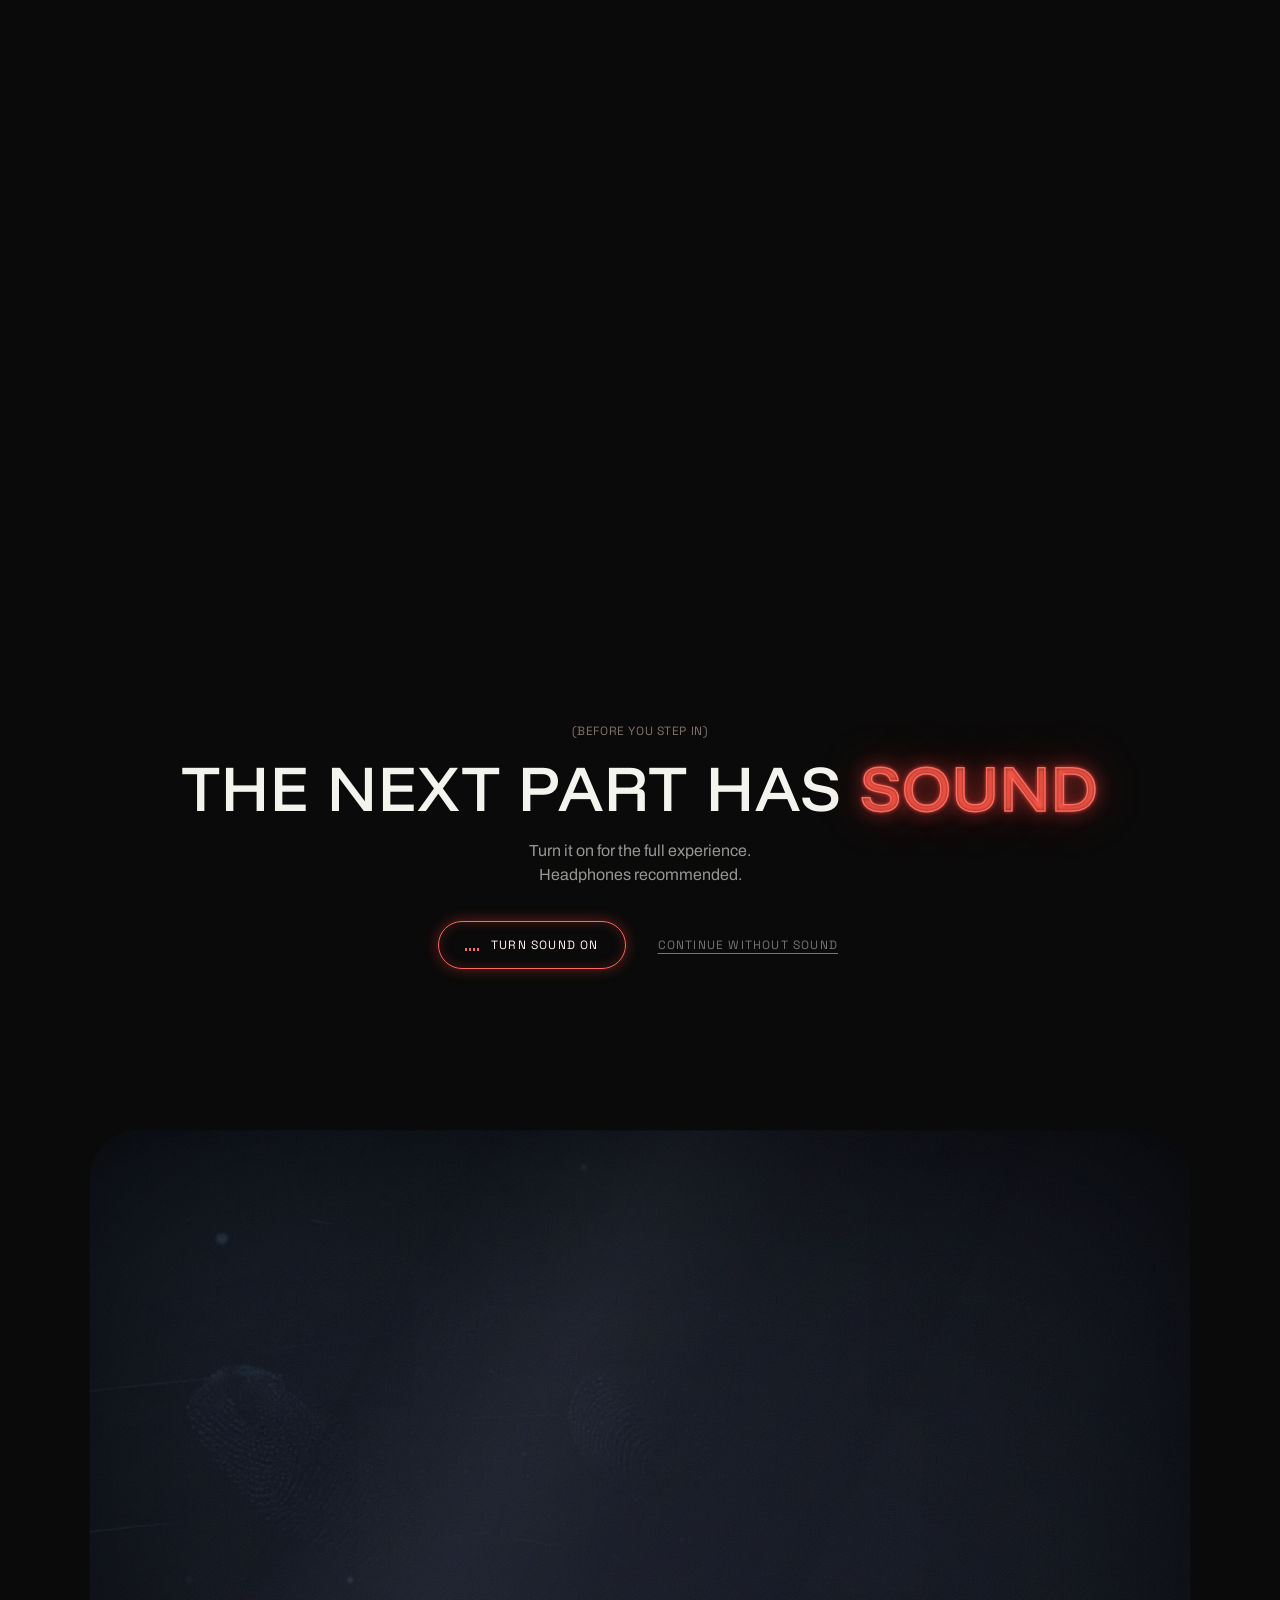
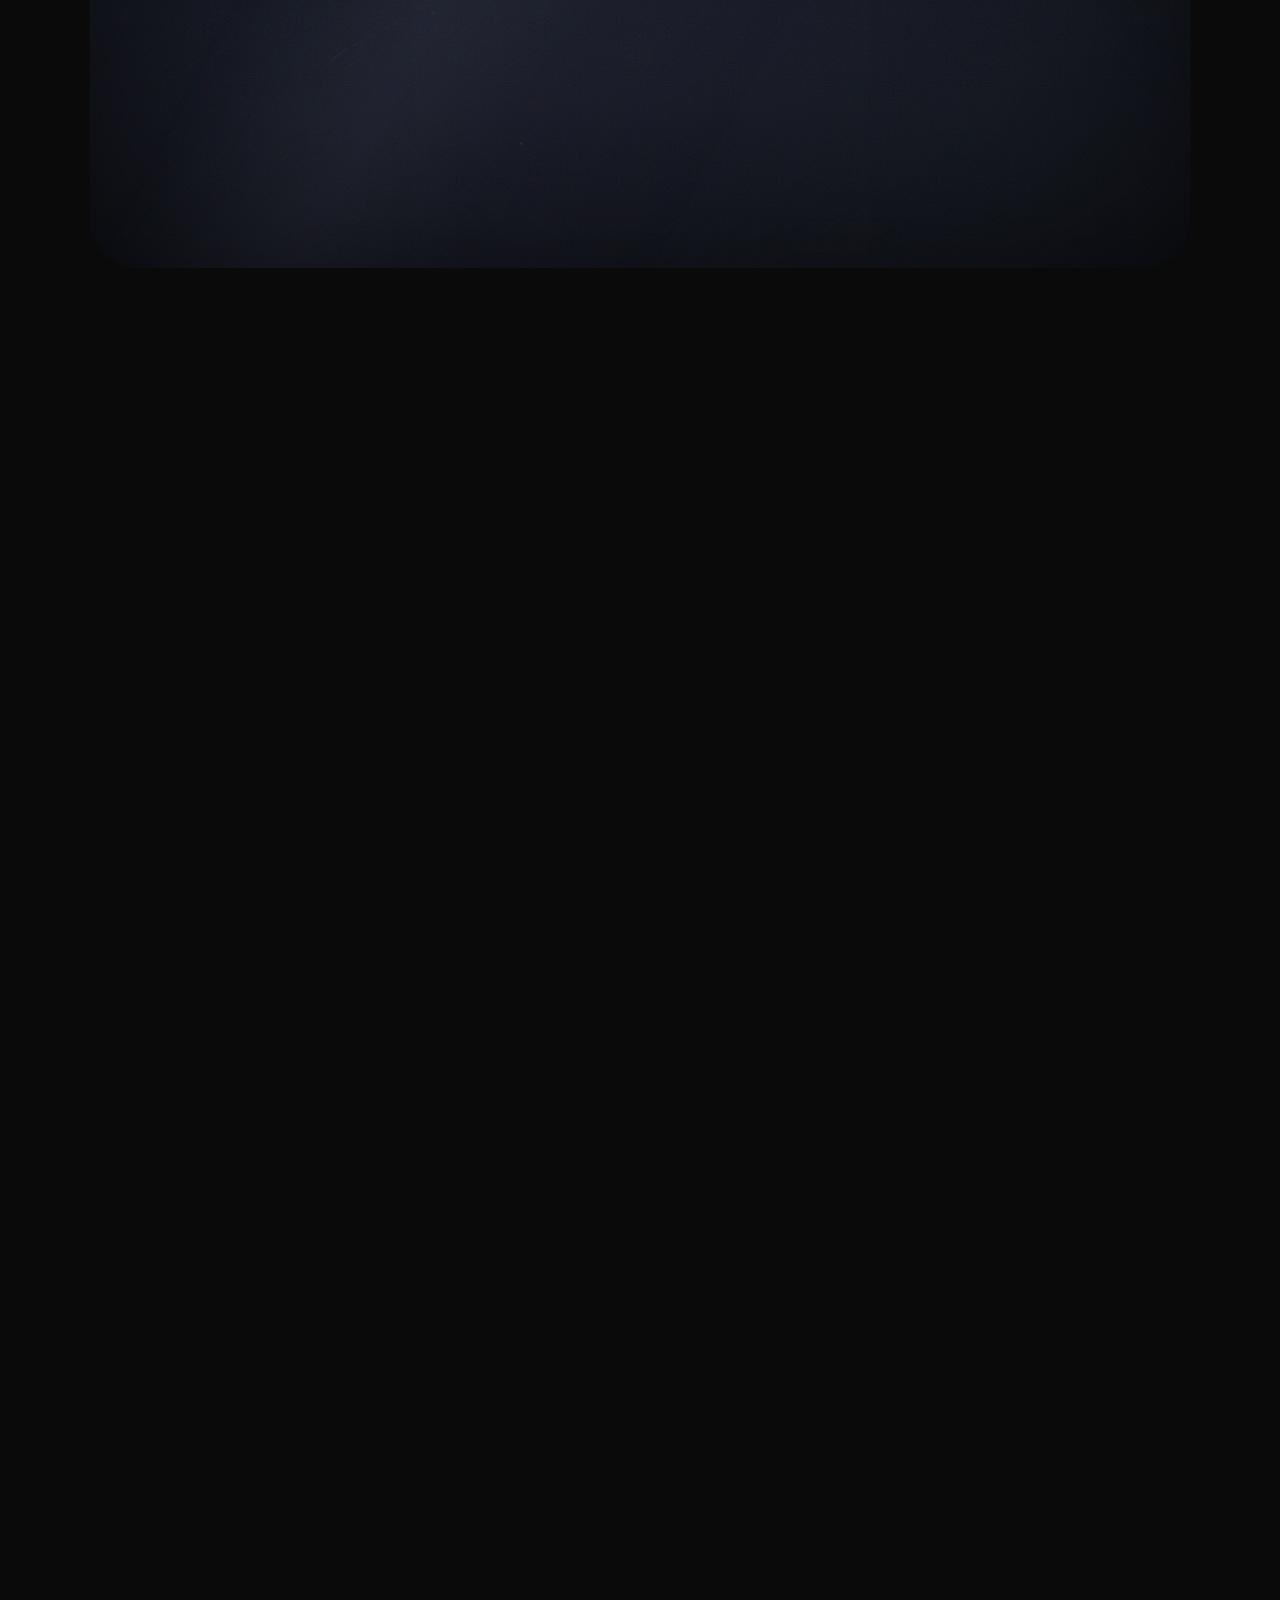
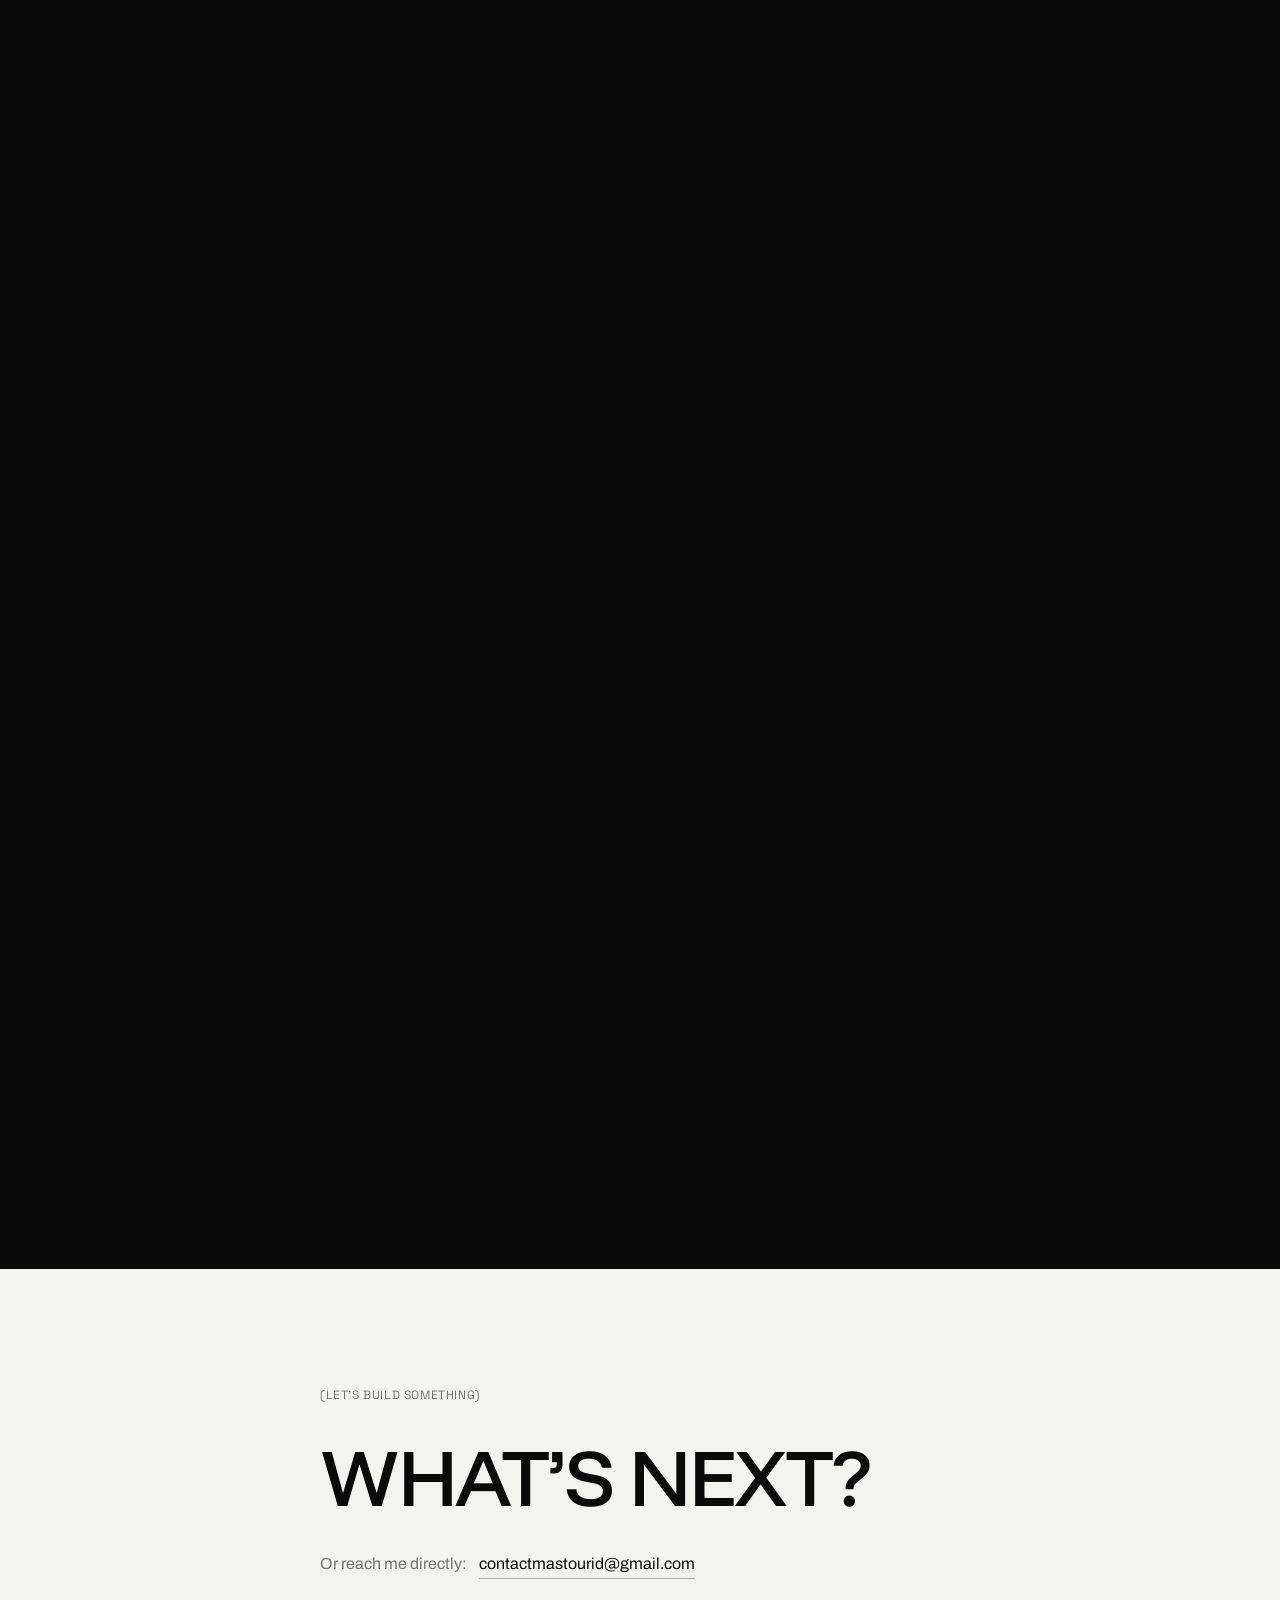
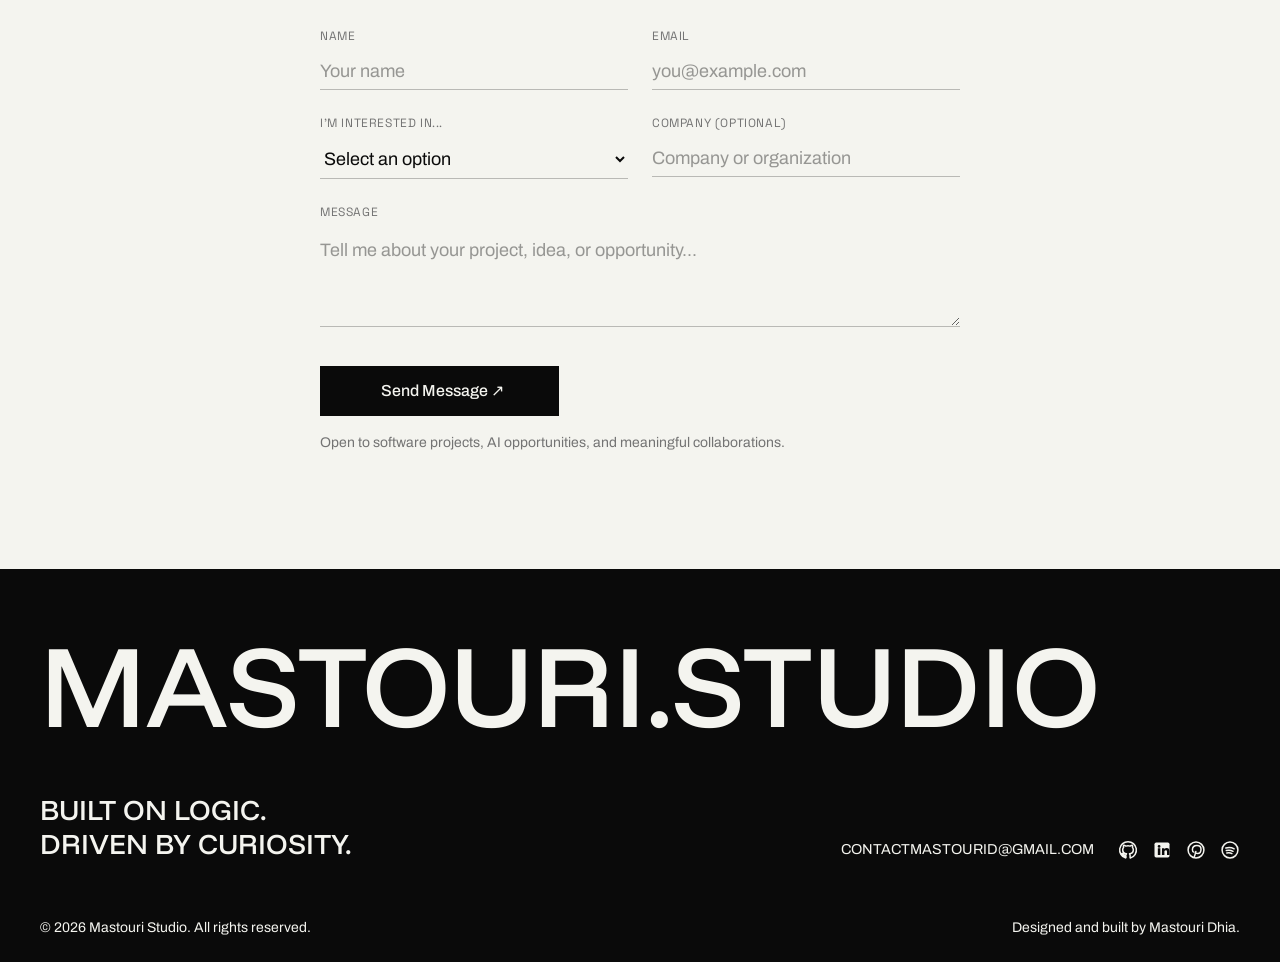
==== commit 5193679c: "Set live domain mastouristudio.netlify.app Canonical, Open Graph and structured-data URLs, sitemap, " ====
--- a/index.html
+++ b/index.html
@@ -8,23 +8,23 @@
   <meta name="author" content="Mastouri Dhia" />
   <meta name="theme-color" content="#0c0c0e" />
   <link rel="icon" type="image/svg+xml" href="favicon.svg" />
-  <link rel="canonical" href="https://your-domain.com/" />
-
-  <!-- Social sharing (replace your-domain.com with the live domain) -->
+  <link rel="canonical" href="https://mastouristudio.netlify.app/" />
+
+  <!-- Social sharing -->
   <meta property="og:type" content="website" />
   <meta property="og:site_name" content="Mastouri Studio" />
   <meta property="og:locale" content="en_US" />
-  <meta property="og:url" content="https://your-domain.com/" />
+  <meta property="og:url" content="https://mastouristudio.netlify.app/" />
   <meta property="og:title" content="Mastouri Dhia - Full-Stack Developer" />
   <meta property="og:description" content="Portfolio of Mastouri Dhia, full-stack developer from Tunisia building APIs, mobile apps and AI-powered products." />
-  <meta property="og:image" content="https://your-domain.com/images/social/home.jpg" />
+  <meta property="og:image" content="https://mastouristudio.netlify.app/images/social/home.jpg" />
   <meta property="og:image:width" content="1200" />
   <meta property="og:image:height" content="630" />
   <meta property="og:image:alt" content="Mastouri Dhia, Full-Stack Developer" />
   <meta name="twitter:card" content="summary_large_image" />
   <meta name="twitter:title" content="Mastouri Dhia - Full-Stack Developer" />
   <meta name="twitter:description" content="Portfolio of Mastouri Dhia, full-stack developer from Tunisia." />
-  <meta name="twitter:image" content="https://your-domain.com/images/social/home.jpg" />
+  <meta name="twitter:image" content="https://mastouristudio.netlify.app/images/social/home.jpg" />
 
   <!-- Structured data: tells search engines who this site is about -->
   <script type="application/ld+json">
@@ -33,18 +33,18 @@
     "@graph": [
       {
         "@type": "WebSite",
-        "@id": "https://your-domain.com/#website",
-        "url": "https://your-domain.com/",
+        "@id": "https://mastouristudio.netlify.app/#website",
+        "url": "https://mastouristudio.netlify.app/",
         "name": "Mastouri Studio",
-        "author": { "@id": "https://your-domain.com/#person" }
+        "author": { "@id": "https://mastouristudio.netlify.app/#person" }
       },
       {
         "@type": "Person",
-        "@id": "https://your-domain.com/#person",
+        "@id": "https://mastouristudio.netlify.app/#person",
         "name": "Mastouri Dhia",
         "alternateName": "Dhia Mastouri",
-        "url": "https://your-domain.com/",
-        "image": "https://your-domain.com/images/hero-portrait.jpg",
+        "url": "https://mastouristudio.netlify.app/",
+        "image": "https://mastouristudio.netlify.app/images/hero-portrait.jpg",
         "jobTitle": "Full-Stack Developer",
         "worksFor": { "@type": "Organization", "name": "360dmmc" },
         "email": "mailto:contactmastourid@gmail.com",
@@ -74,7 +74,7 @@
   <!-- Styles -->
   <link rel="stylesheet" href="css/styles.css" />
   <!-- Analytics (Umami, cookie-free). Counts only on data-domains, so local testing is ignored -->
-  <script defer src="https://cloud.umami.is/script.js" data-website-id="afde05f1-8b65-4721-976c-ca45010f0aeb" data-domains="your-domain.com"></script>
+  <script defer src="https://cloud.umami.is/script.js" data-website-id="afde05f1-8b65-4721-976c-ca45010f0aeb" data-domains="mastouristudio.netlify.app"></script>
 </head>
 <body>
 
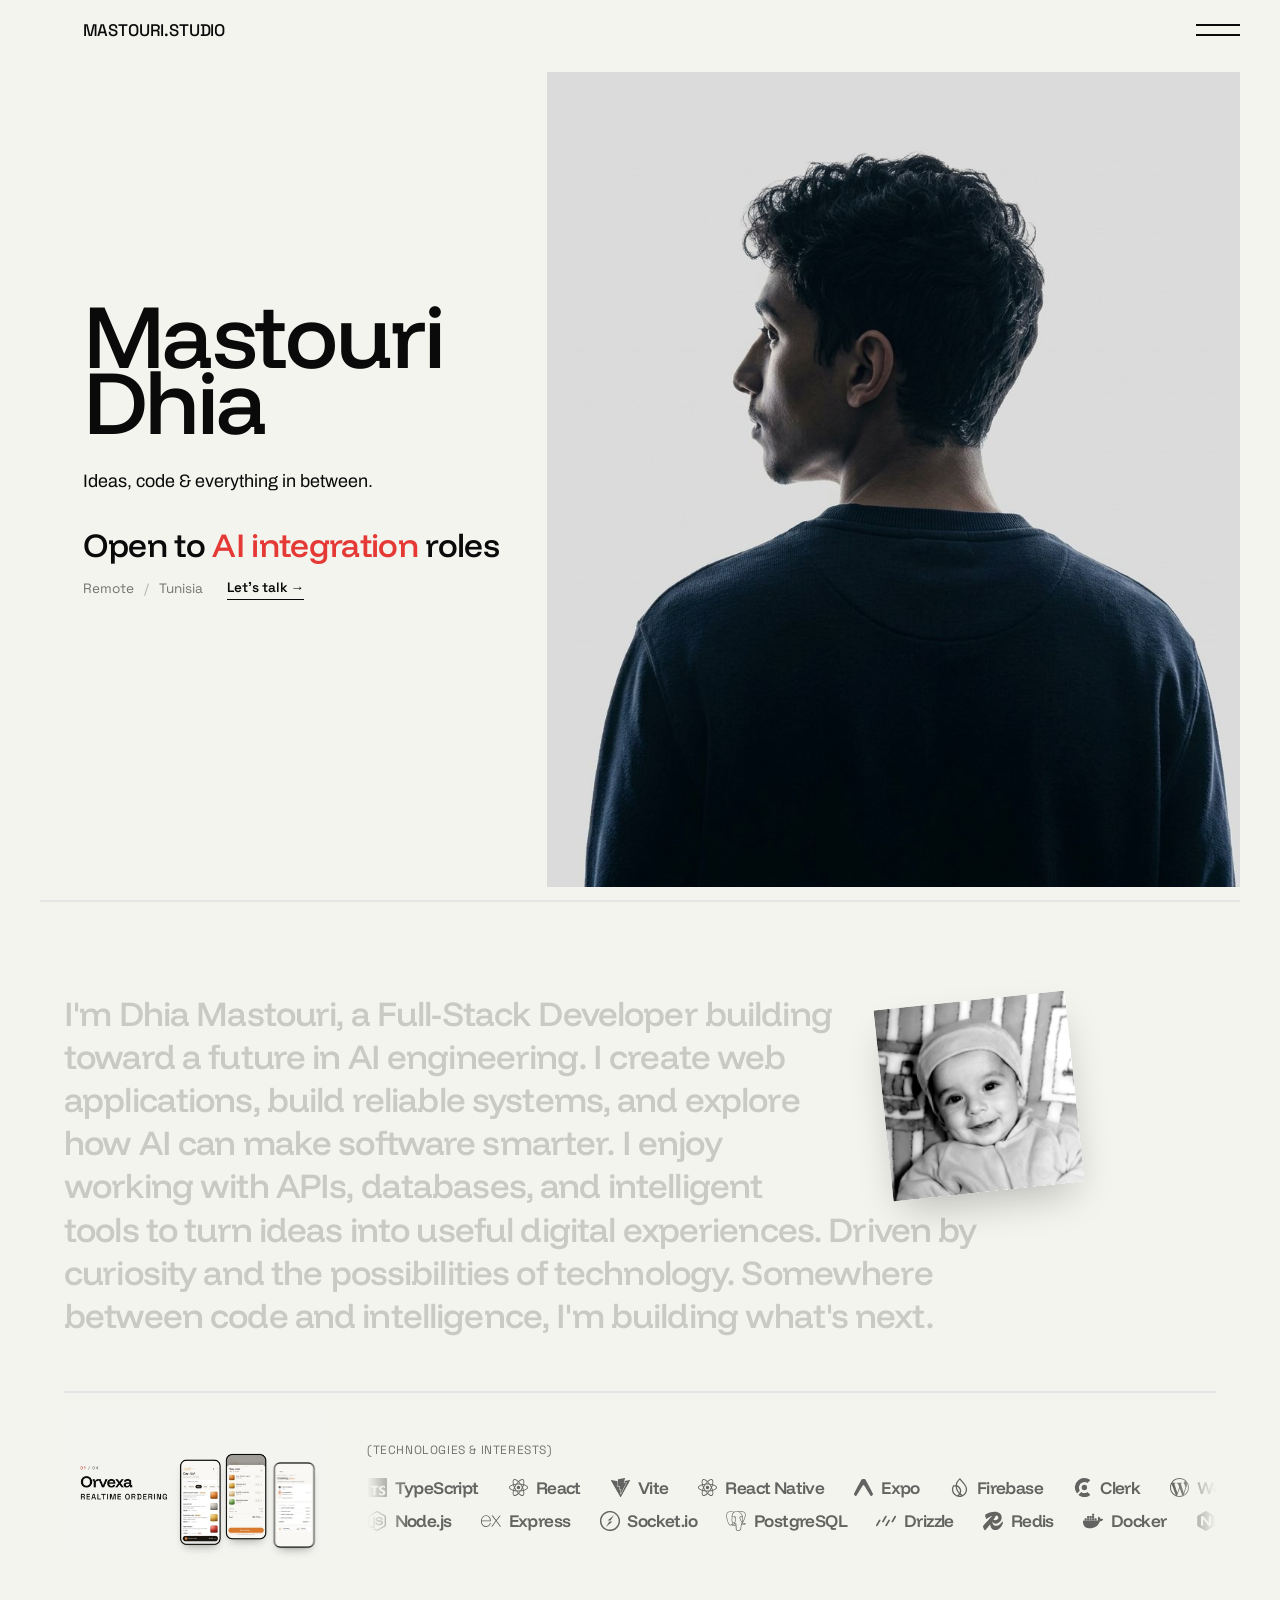
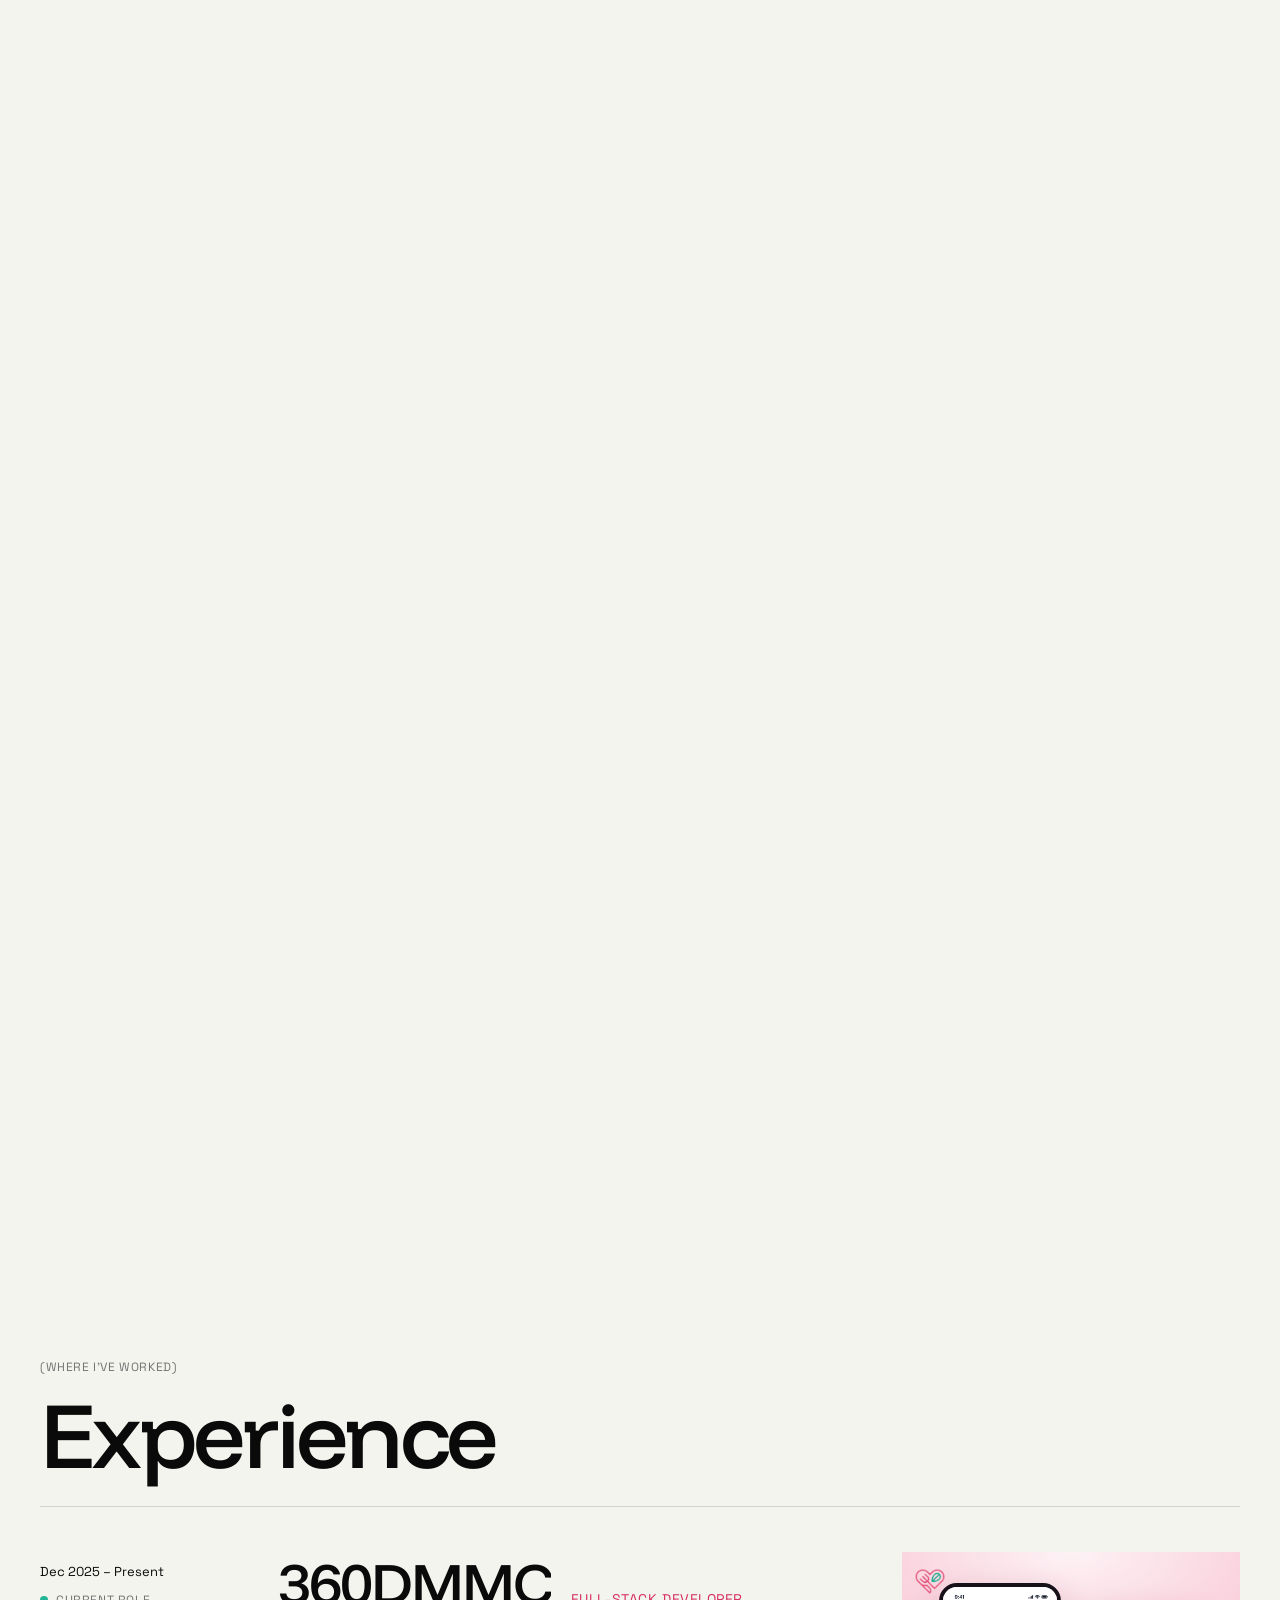
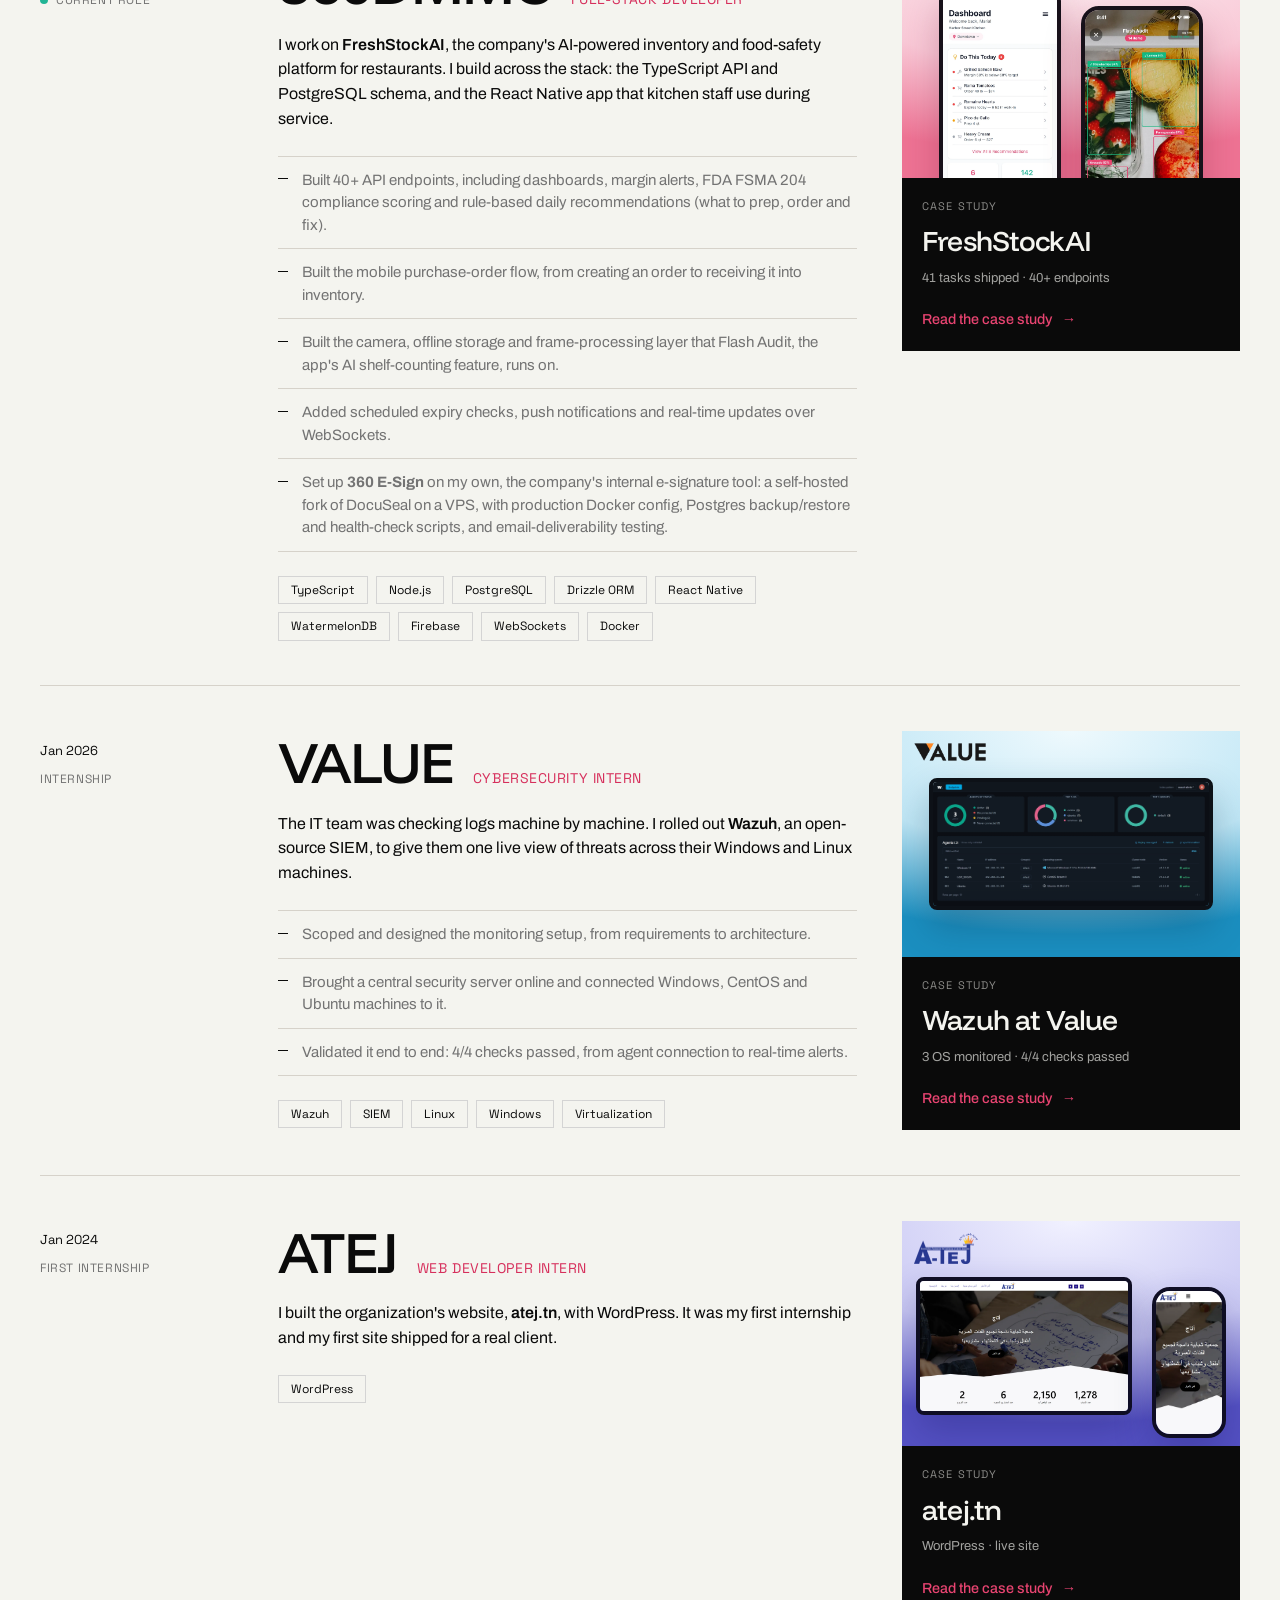
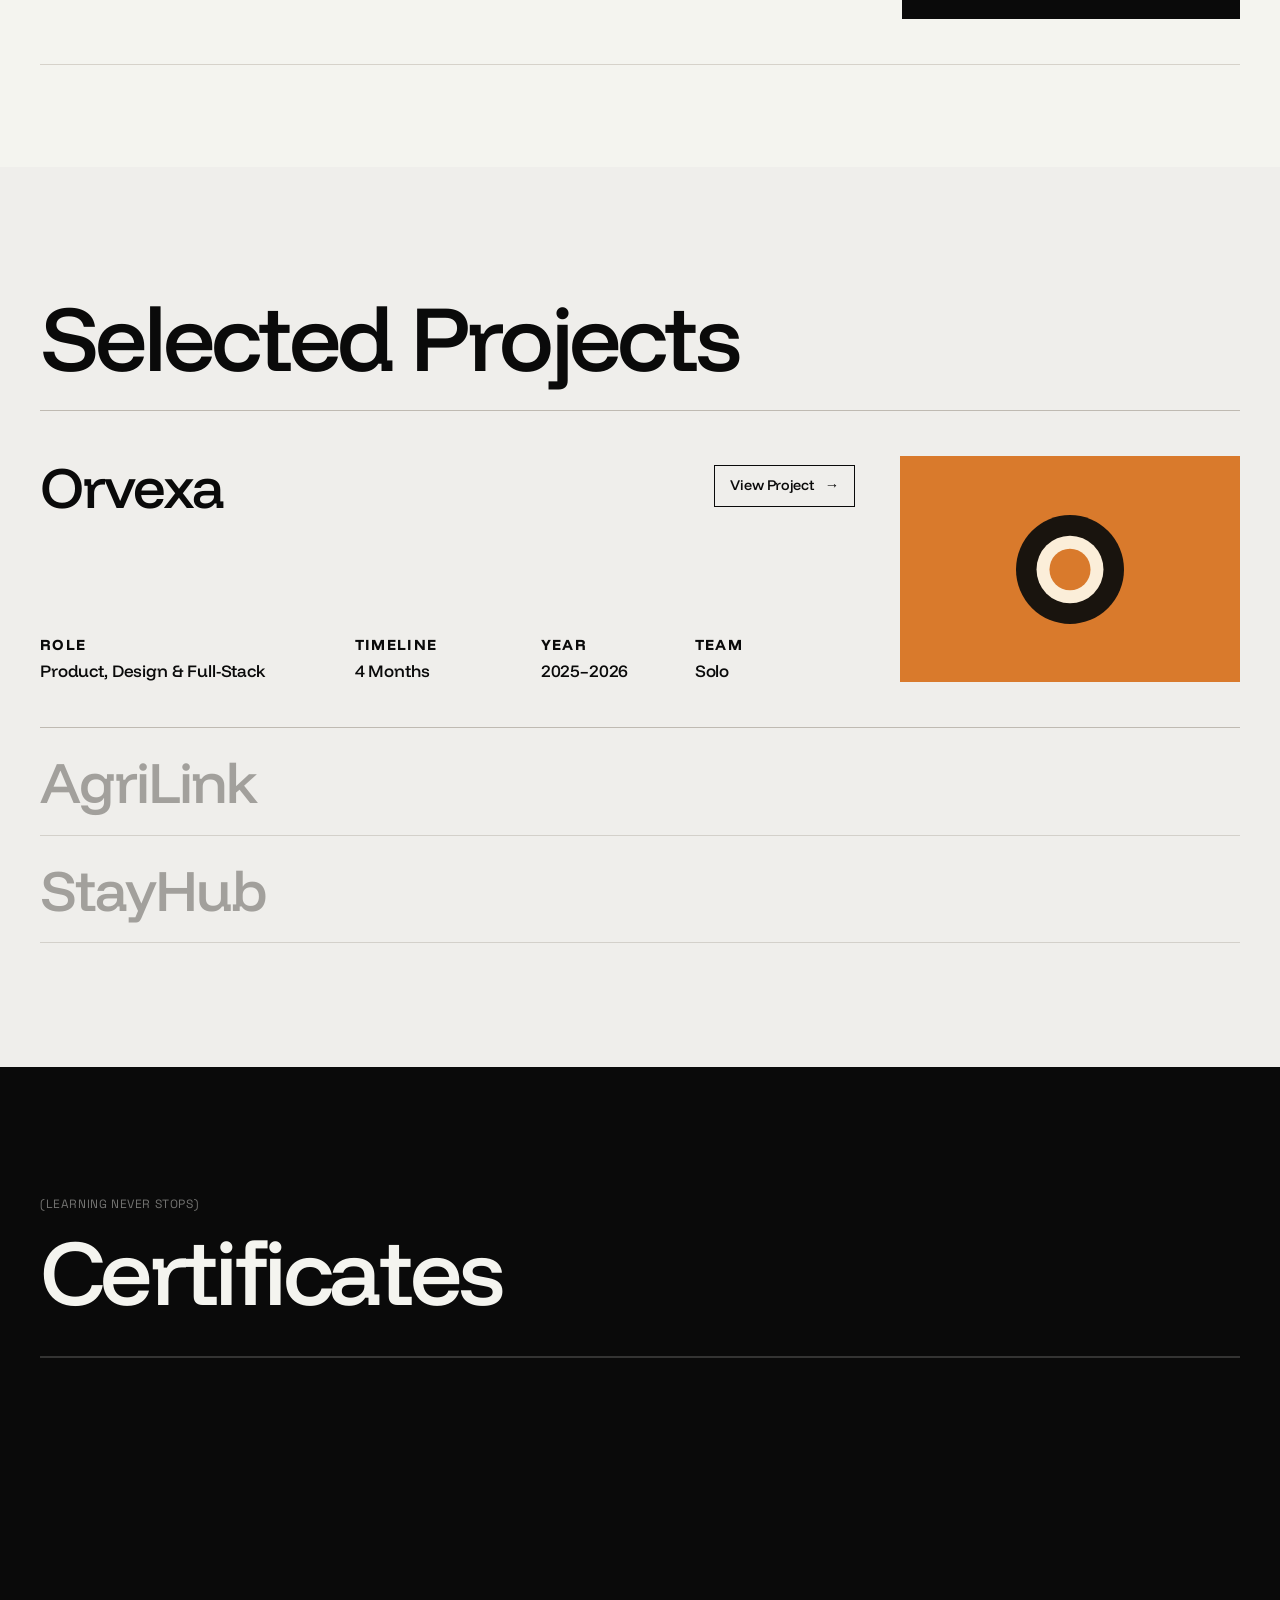
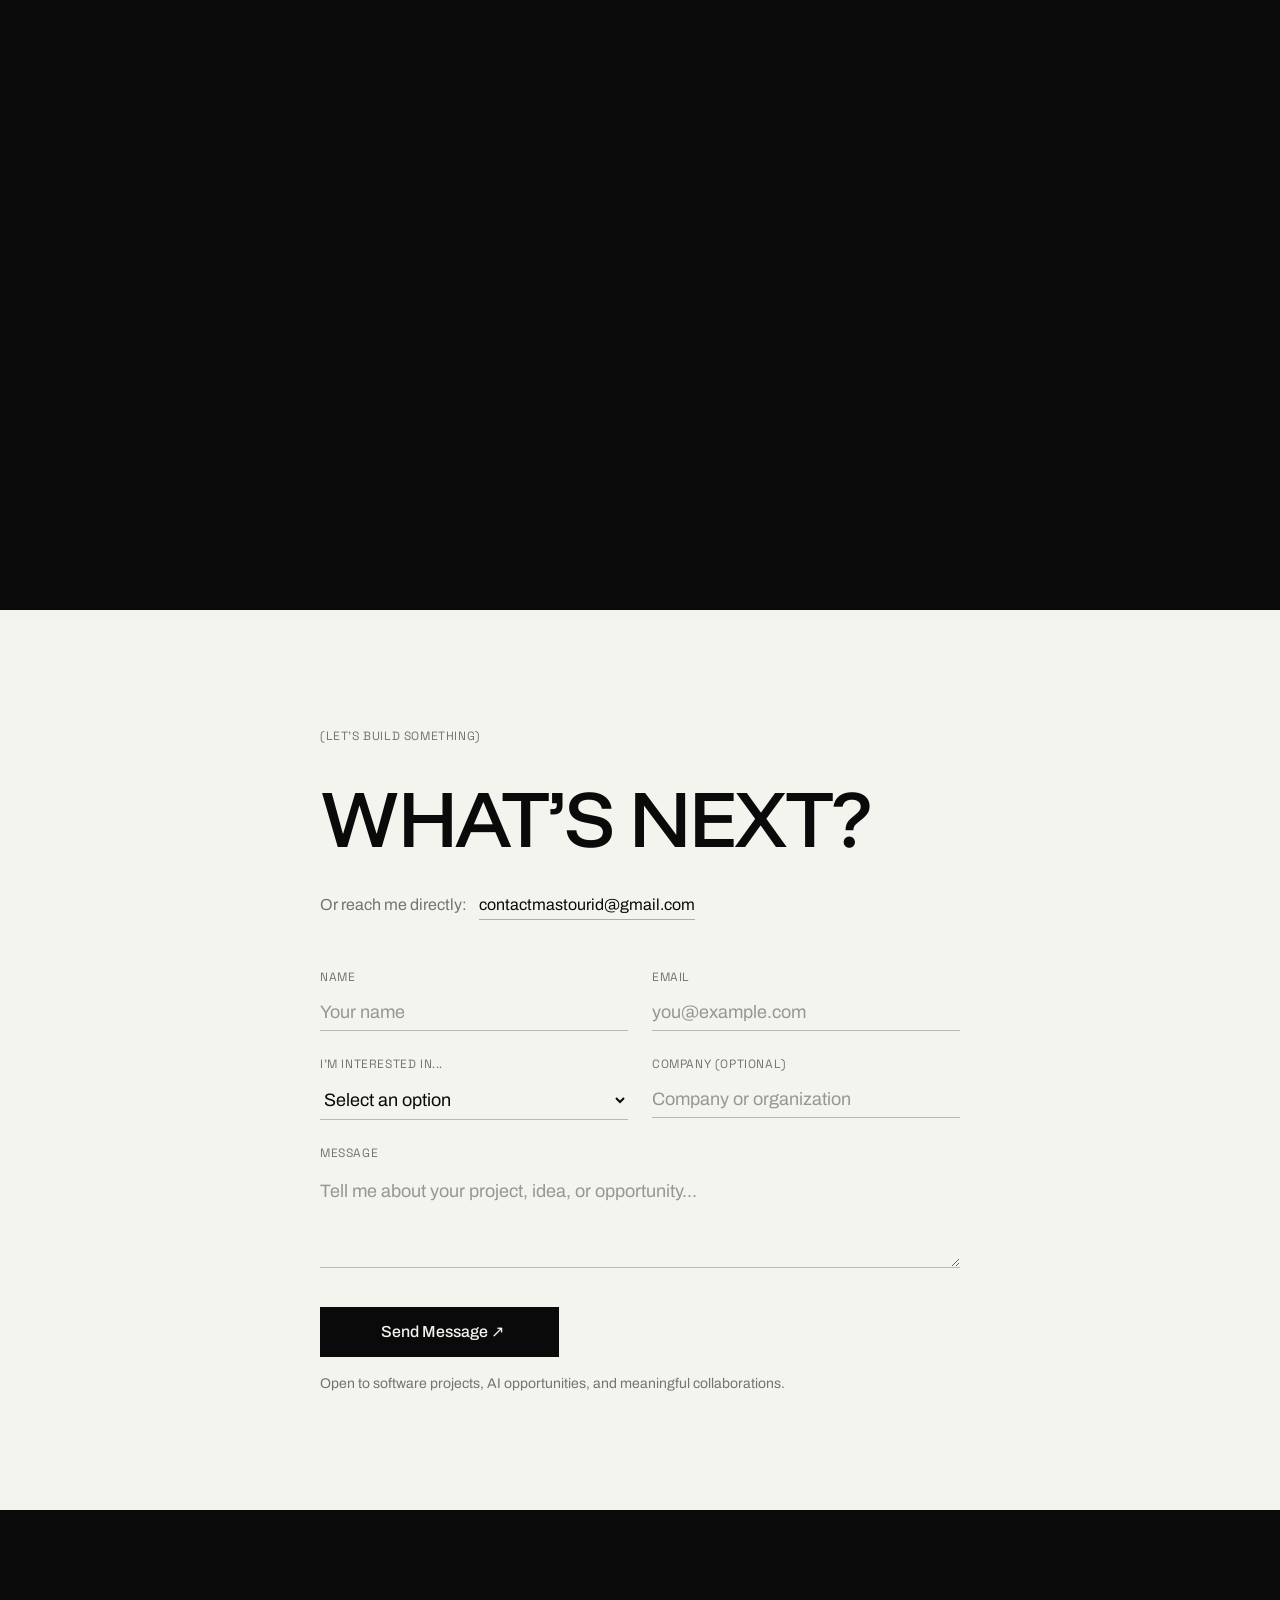
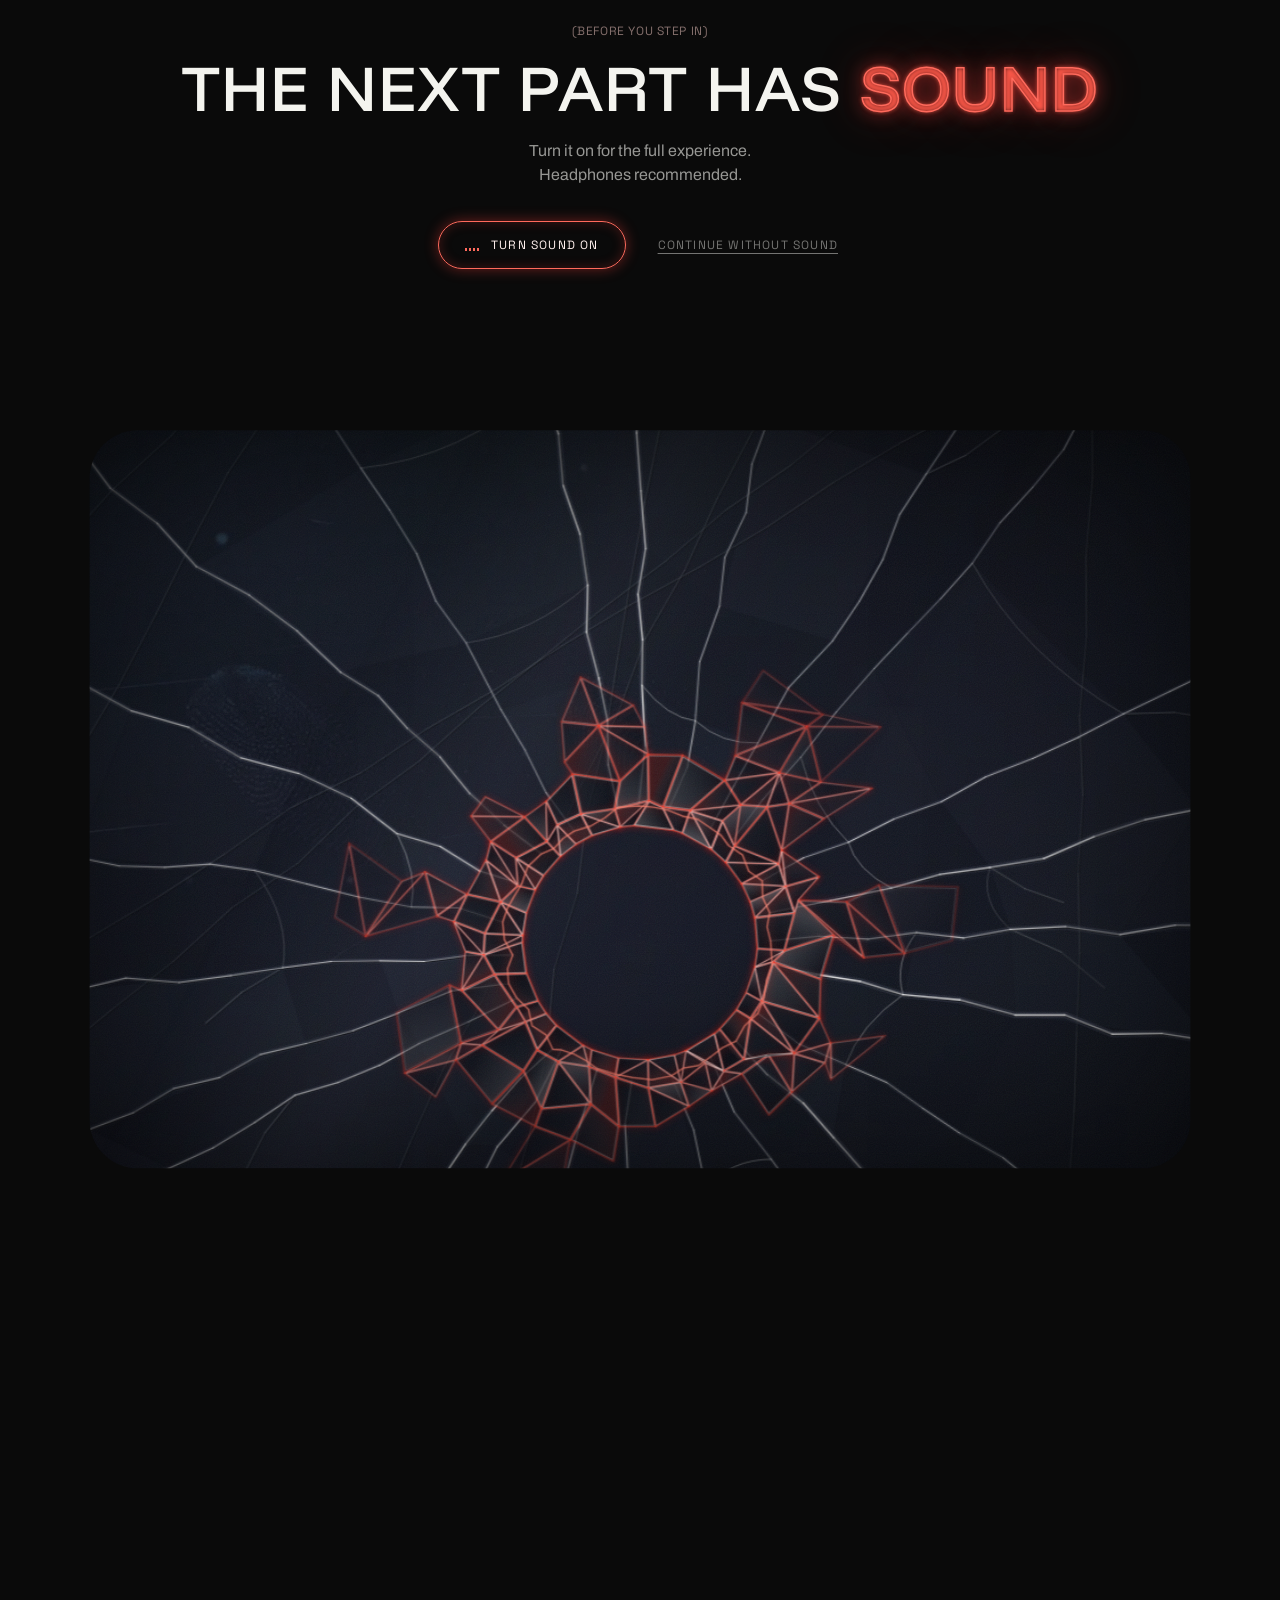
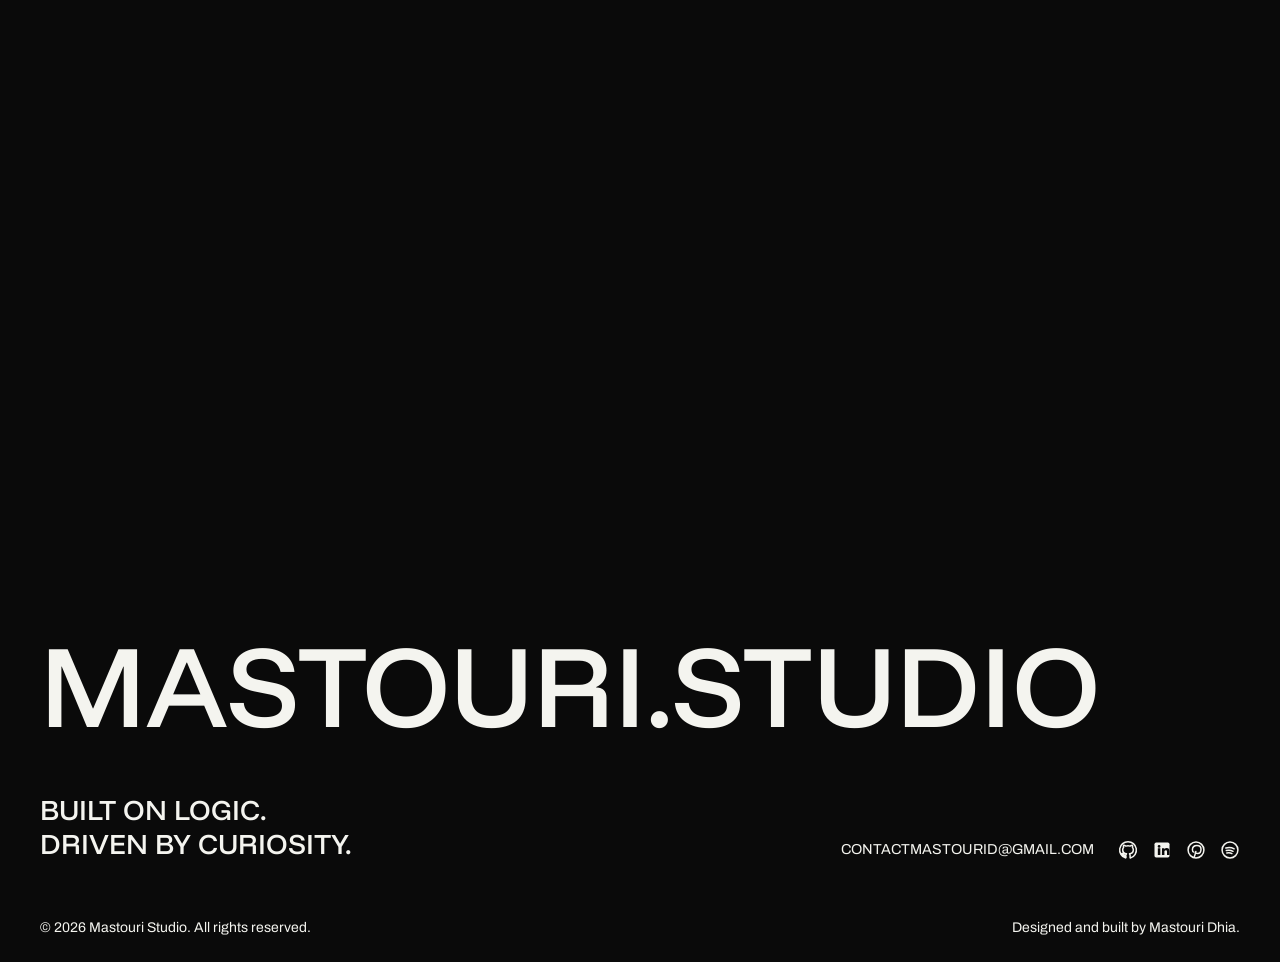
==== commit ede82ccc: "Move contact above the personal section Work and proof lead straight into the contact form; Outside " ====
--- a/index.html
+++ b/index.html
@@ -120,8 +120,8 @@
         <li><a href="#experience" data-menu-link data-hw><span class="hw-text" data-hw-text>Experience</span></a></li>
         <li><a href="#projects" data-menu-link data-hw><span class="hw-text" data-hw-text>Projects</span></a></li>
         <li><a href="#certificates" data-menu-link data-hw><span class="hw-text" data-hw-text>Certificates</span></a></li>
+        <li><a href="#contact-form" data-menu-link data-hw><span class="hw-text" data-hw-text>Contact</span></a></li>
         <li><a href="#outside" data-menu-link data-hw><span class="hw-text" data-hw-text>Outside the Frame</span></a></li>
-        <li><a href="#contact-form" data-menu-link data-hw><span class="hw-text" data-hw-text>Contact</span></a></li>
       </ul>
       <a href="mailto:contactmastourid@gmail.com" class="menu-email" data-menu-link>contactmastourid@gmail.com</a>
     </div>
@@ -593,74 +593,6 @@
       <div class="certs-preview" data-certs-preview aria-hidden="true"></div>
     </section>
 
-    <!-- ===== SOUND GATE ===== -->
-    <!-- Browsers keep a page silent until the visitor clicks, so ask here,
-         just before the mirror. Shown by js/main.js (18); same switch as
-         the sound button inside the section. -->
-    <section class="otf-gate" aria-label="Sound for the next section" data-otf-gate hidden>
-      <div class="container otf-gate__inner">
-        <p class="section-label otf-gate__label">(Before you step in)</p>
-        <p class="otf-gate__title">The next part has <span class="otf-gate__neon">sound</span></p>
-        <p class="otf-gate__text" data-otf-gate-text>Turn it on for the full experience. Headphones recommended.</p>
-        <div class="otf-gate__actions">
-          <button class="otf-gate__on" type="button" aria-pressed="false" data-otf-gate-on>
-            <span class="otf-sound__bars" aria-hidden="true"><i></i><i></i><i></i><i></i></span>
-            <span data-otf-gate-label>Turn sound on</span>
-          </button>
-          <button class="otf-gate__off" type="button" data-otf-gate-off>Continue without sound</button>
-        </div>
-      </div>
-    </section>
-
-    <!-- ===== OUTSIDE THE FRAME ===== -->
-    <!-- A black mirror. Scrolling pins the stage, a web of cracks spreads
-         one crack at a time, then the glass breaks once (it stays broken
-         until the page is reloaded), red light leaks
-         through the cracks, the title ignites and "Step inside" dissolves
-         everything into red, into the Outside page. All drawing is in js/main.js (18).
-         Song: put an mp3 at audio/outside-theme.mp3 (or change data-otf-song).
-         Crack: the hit in data-otf-fx plays when the glass breaks.
-         Look: the painted vines, tissue and glass are in data-otf-tex.
-         Second take, parked for now (OTF_RIFT_ON in js/main.js; .otf--rift): a photograph
-         of a burning tear in the ground (images/otf/rift-close.webp) that
-         heats up with the scroll, erupts, and dives you into its core.
-         ?take=rift or ?take=mirror in the URL forces one. -->
-    <section id="outside" class="otf" data-otf data-otf-song="audio/outside-theme.mp3" data-otf-fx="audio/black-mirror.mp3" data-otf-tex="images/otf/">
-      <div class="otf-stage" data-otf-stage>
-        <div class="otf-scene" data-otf-scene>
-          <div class="otf-world" aria-hidden="true"></div>
-          <div class="otf-glass" aria-hidden="true"></div>
-          <!-- The rift only: the tear at full heat, its glow, and the speed smear of the dive -->
-          <div class="otf-heat" aria-hidden="true"></div>
-          <div class="otf-bloom" aria-hidden="true"></div>
-          <div class="otf-smear" aria-hidden="true"><i></i><i></i><i></i></div>
-          <div class="otf-sheen" aria-hidden="true"></div>
-          <canvas class="otf-cracks" aria-hidden="true" data-otf-cracks></canvas>
-          <div class="otf-glow" aria-hidden="true"><canvas data-otf-glow></canvas></div>
-          <canvas class="otf-shards" aria-hidden="true" data-otf-shards></canvas>
-          <div class="otf-glitch" aria-hidden="true" data-otf-glitch></div>
-          <canvas class="otf-fx" aria-hidden="true" data-otf-fx></canvas>
-
-          <div class="otf-copy">
-            <p class="section-label otf-label">(PERSONAL · MY SPACE)</p>
-            <h2 class="otf-title" aria-label="Outside the Frame" data-otf-title>Outside the Frame</h2>
-          </div>
-          <!-- The red hole in the glass is the way in: it beats like a heart -->
-          <a class="otf-cta" href="outside/" aria-label="Step inside: the Outside the Frame page" data-otf-cta></a>
-        </div>
-
-        <div class="otf-grain" aria-hidden="true"></div>
-        <div class="otf-scan" aria-hidden="true"></div>
-        <div class="otf-vignette" aria-hidden="true"></div>
-        <div class="otf-flash" aria-hidden="true"></div>
-        <button class="otf-sound" type="button" aria-pressed="false" data-otf-sound hidden>
-          <span class="otf-sound__bars" aria-hidden="true"><i></i><i></i><i></i><i></i></span>
-          <span data-otf-sound-label>Tap for sound</span>
-        </button>
-      </div>
-      <div class="otf-portal" aria-hidden="true" data-otf-portal></div>
-    </section>
-
 <!-- ===== CONTACT FORM ===== -->
 <section id="contact-form" class="contact">
   <div class="container contact-inner">
@@ -777,6 +709,74 @@
   </div>
 </section>
 
+    <!-- ===== SOUND GATE ===== -->
+    <!-- Browsers keep a page silent until the visitor clicks, so ask here,
+         just before the mirror. Shown by js/main.js (18); same switch as
+         the sound button inside the section. -->
+    <section class="otf-gate" aria-label="Sound for the next section" data-otf-gate hidden>
+      <div class="container otf-gate__inner">
+        <p class="section-label otf-gate__label">(Before you step in)</p>
+        <p class="otf-gate__title">The next part has <span class="otf-gate__neon">sound</span></p>
+        <p class="otf-gate__text" data-otf-gate-text>Turn it on for the full experience. Headphones recommended.</p>
+        <div class="otf-gate__actions">
+          <button class="otf-gate__on" type="button" aria-pressed="false" data-otf-gate-on>
+            <span class="otf-sound__bars" aria-hidden="true"><i></i><i></i><i></i><i></i></span>
+            <span data-otf-gate-label>Turn sound on</span>
+          </button>
+          <button class="otf-gate__off" type="button" data-otf-gate-off>Continue without sound</button>
+        </div>
+      </div>
+    </section>
+
+    <!-- ===== OUTSIDE THE FRAME ===== -->
+    <!-- A black mirror. Scrolling pins the stage, a web of cracks spreads
+         one crack at a time, then the glass breaks once (it stays broken
+         until the page is reloaded), red light leaks
+         through the cracks, the title ignites and "Step inside" dissolves
+         everything into red, into the Outside page. All drawing is in js/main.js (18).
+         Song: put an mp3 at audio/outside-theme.mp3 (or change data-otf-song).
+         Crack: the hit in data-otf-fx plays when the glass breaks.
+         Look: the painted vines, tissue and glass are in data-otf-tex.
+         Second take, parked for now (OTF_RIFT_ON in js/main.js; .otf--rift): a photograph
+         of a burning tear in the ground (images/otf/rift-close.webp) that
+         heats up with the scroll, erupts, and dives you into its core.
+         ?take=rift or ?take=mirror in the URL forces one. -->
+    <section id="outside" class="otf" data-otf data-otf-song="audio/outside-theme.mp3" data-otf-fx="audio/black-mirror.mp3" data-otf-tex="images/otf/">
+      <div class="otf-stage" data-otf-stage>
+        <div class="otf-scene" data-otf-scene>
+          <div class="otf-world" aria-hidden="true"></div>
+          <div class="otf-glass" aria-hidden="true"></div>
+          <!-- The rift only: the tear at full heat, its glow, and the speed smear of the dive -->
+          <div class="otf-heat" aria-hidden="true"></div>
+          <div class="otf-bloom" aria-hidden="true"></div>
+          <div class="otf-smear" aria-hidden="true"><i></i><i></i><i></i></div>
+          <div class="otf-sheen" aria-hidden="true"></div>
+          <canvas class="otf-cracks" aria-hidden="true" data-otf-cracks></canvas>
+          <div class="otf-glow" aria-hidden="true"><canvas data-otf-glow></canvas></div>
+          <canvas class="otf-shards" aria-hidden="true" data-otf-shards></canvas>
+          <div class="otf-glitch" aria-hidden="true" data-otf-glitch></div>
+          <canvas class="otf-fx" aria-hidden="true" data-otf-fx></canvas>
+
+          <div class="otf-copy">
+            <p class="section-label otf-label">(PERSONAL · MY SPACE)</p>
+            <h2 class="otf-title" aria-label="Outside the Frame" data-otf-title>Outside the Frame</h2>
+          </div>
+          <!-- The red hole in the glass is the way in: it beats like a heart -->
+          <a class="otf-cta" href="outside/" aria-label="Step inside: the Outside the Frame page" data-otf-cta></a>
+        </div>
+
+        <div class="otf-grain" aria-hidden="true"></div>
+        <div class="otf-scan" aria-hidden="true"></div>
+        <div class="otf-vignette" aria-hidden="true"></div>
+        <div class="otf-flash" aria-hidden="true"></div>
+        <button class="otf-sound" type="button" aria-pressed="false" data-otf-sound hidden>
+          <span class="otf-sound__bars" aria-hidden="true"><i></i><i></i><i></i><i></i></span>
+          <span data-otf-sound-label>Tap for sound</span>
+        </button>
+      </div>
+      <div class="otf-portal" aria-hidden="true" data-otf-portal></div>
+    </section>
+
     <!-- ===== FOOTER ===== -->
     <footer id="contact" class="footer">
       <div class="container footer-container">
--- a/css/styles.css
+++ b/css/styles.css
@@ -427,13 +427,18 @@
   justify-items: start;
   vertical-align: bottom;
   overflow: hidden;
+  /* Room for descenders (the g in "integration"); the negative margin
+     cancels it so the word stays on the same baseline as "Open to" */
   padding-bottom: 0.08em;
+  margin-bottom: -0.08em;
   color: var(--color-accent);
   transition: width 0.9s cubic-bezier(0.34, 1.56, 0.64, 1);
 }
+/* Waiting words sit far enough down that, stretched 1.4x upward from
+   their base, their tops still stay below the box (1.6 - 0.4 = 1.2) */
 .hero-hire__roles > span {
   grid-area: 1 / 1;
-  transform: translateY(105%) scaleY(1.4);
+  transform: translateY(160%) scaleY(1.4);
   transform-origin: 50% 100%;
   transition: transform 0.75s cubic-bezier(0.34, 1.4, 0.64, 1);
   white-space: nowrap;
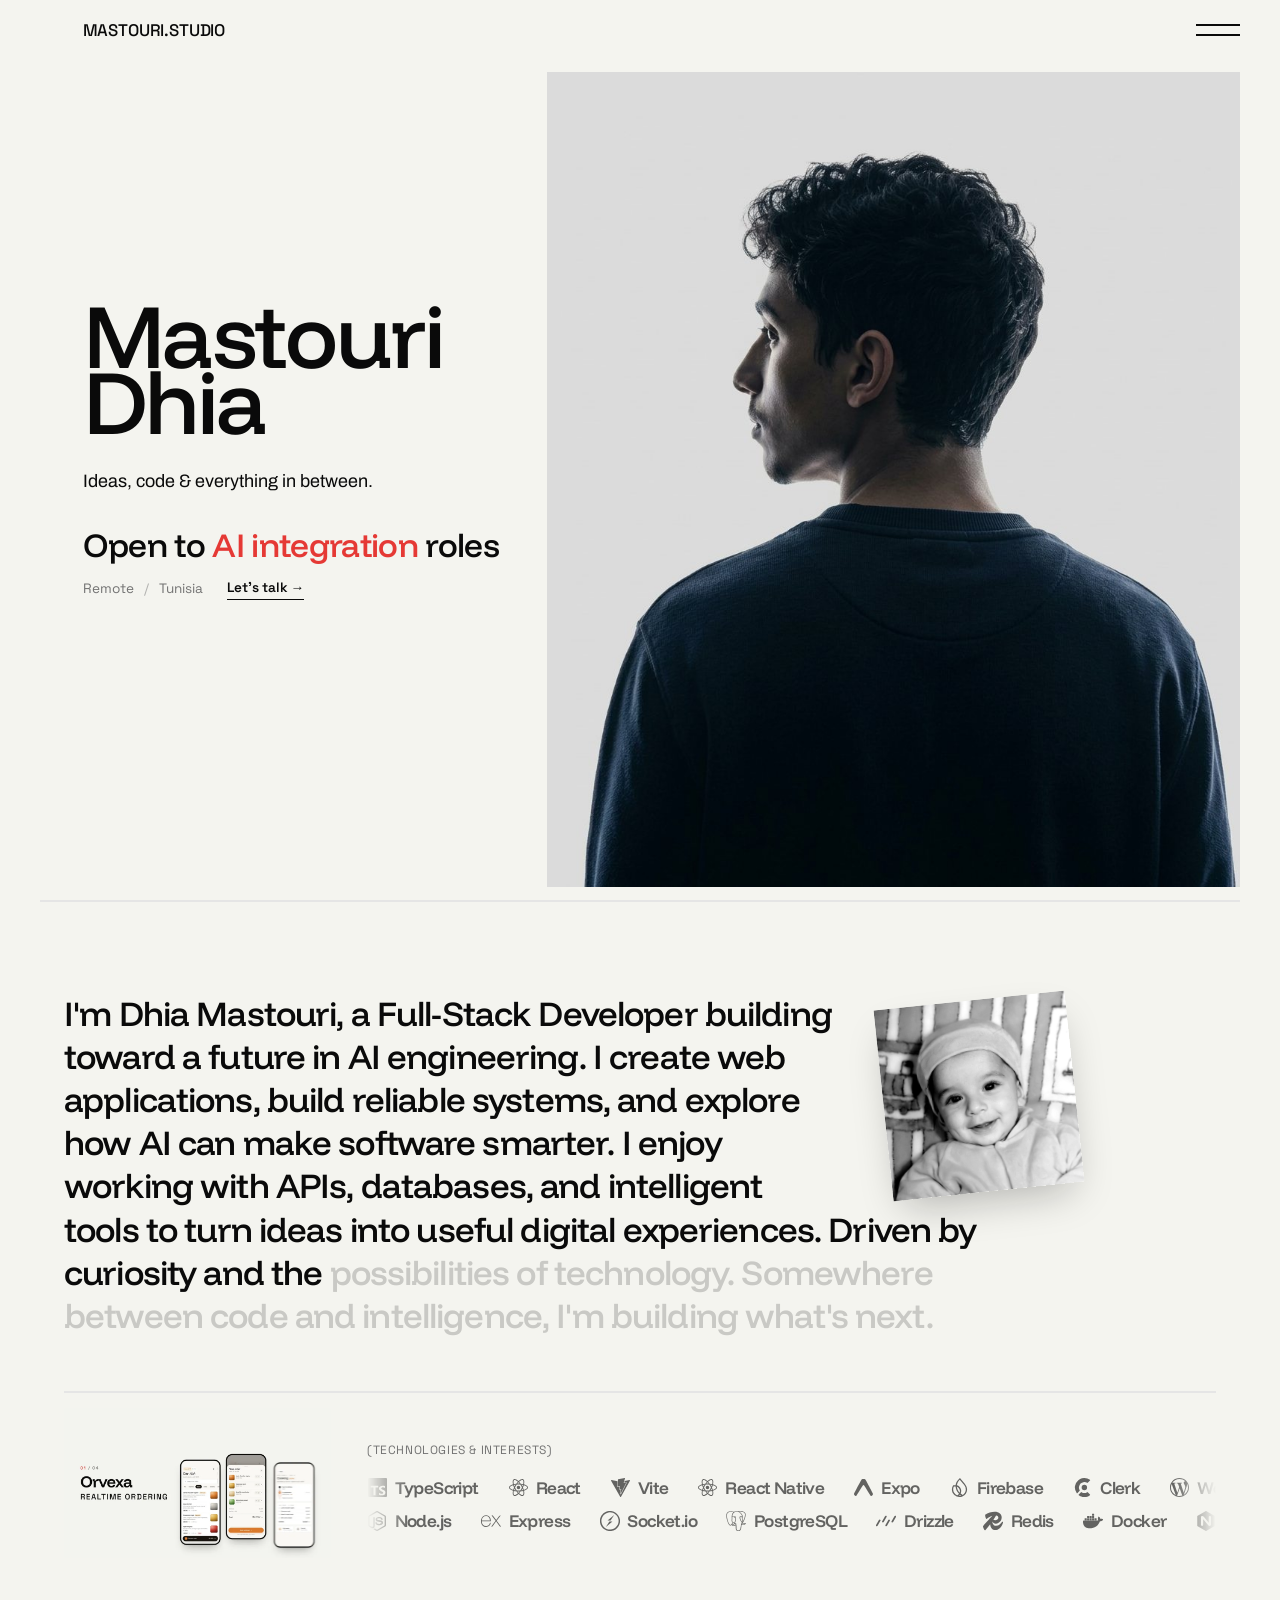
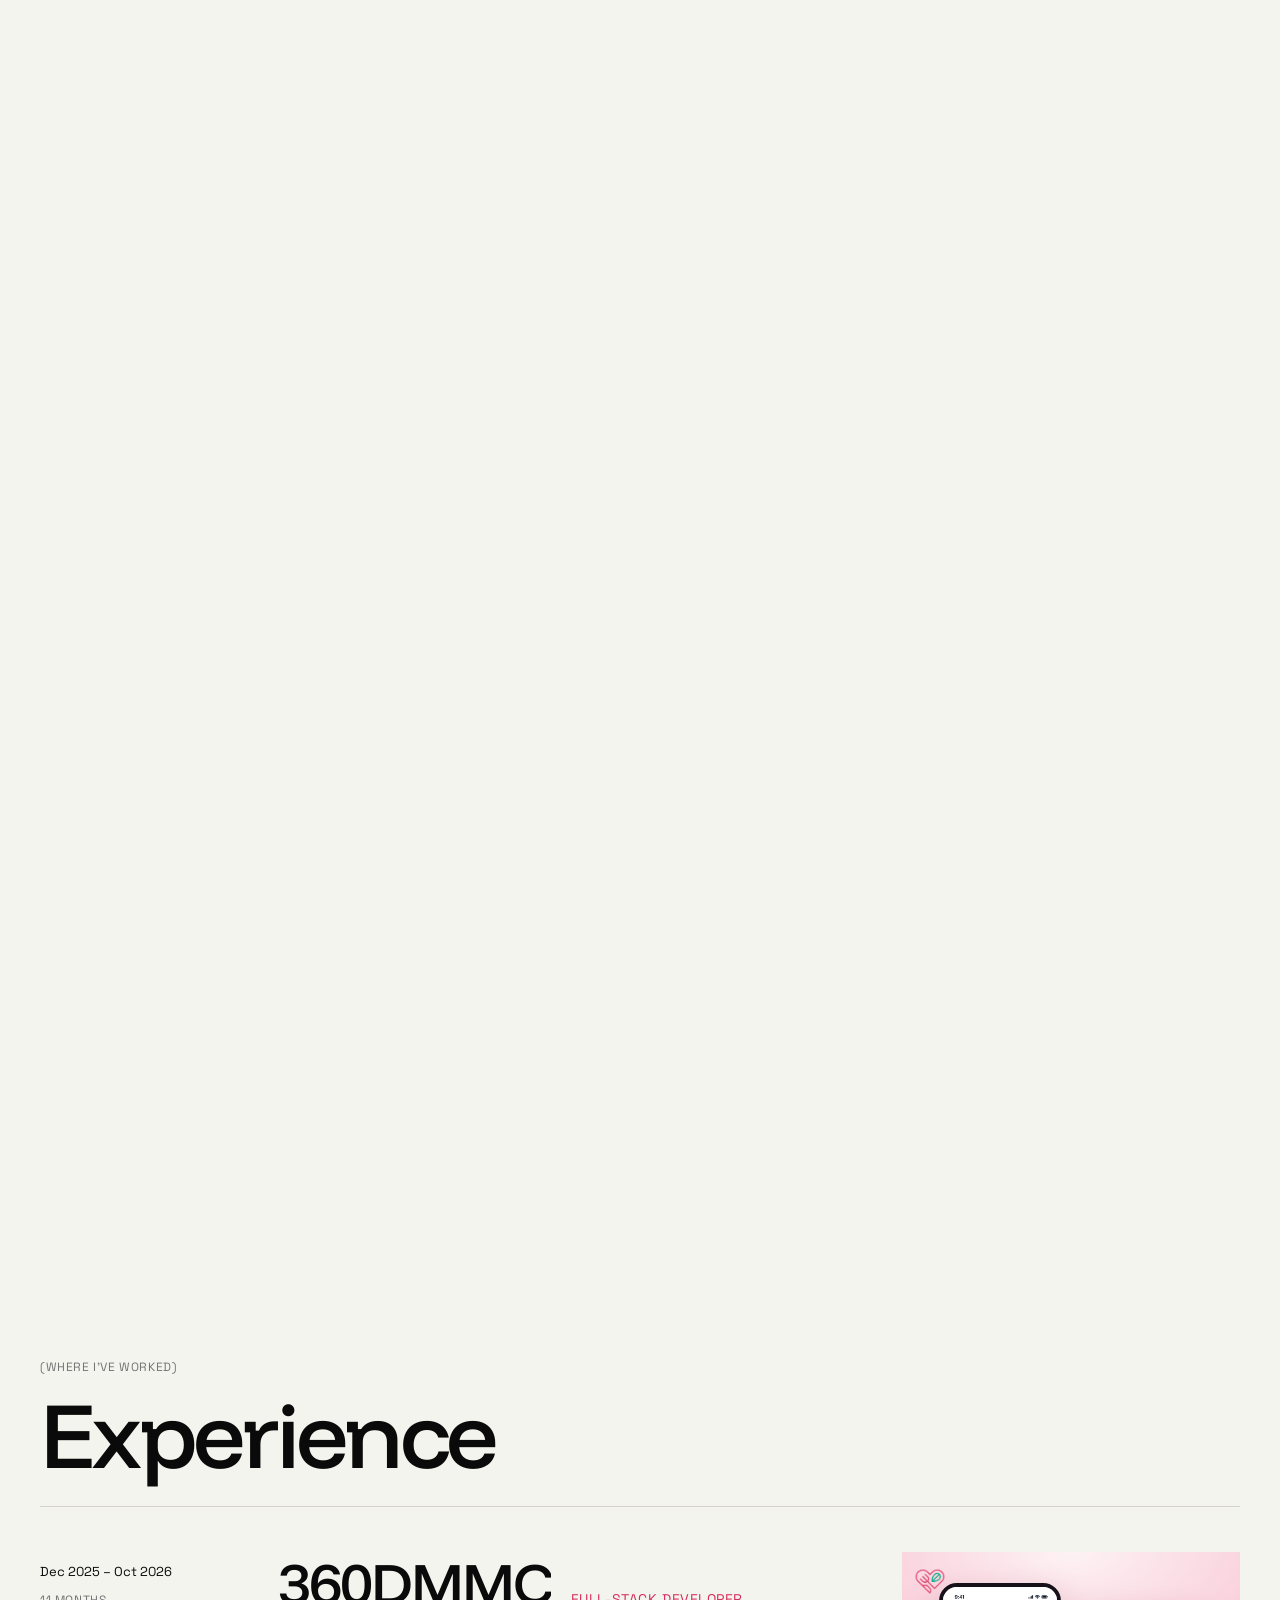
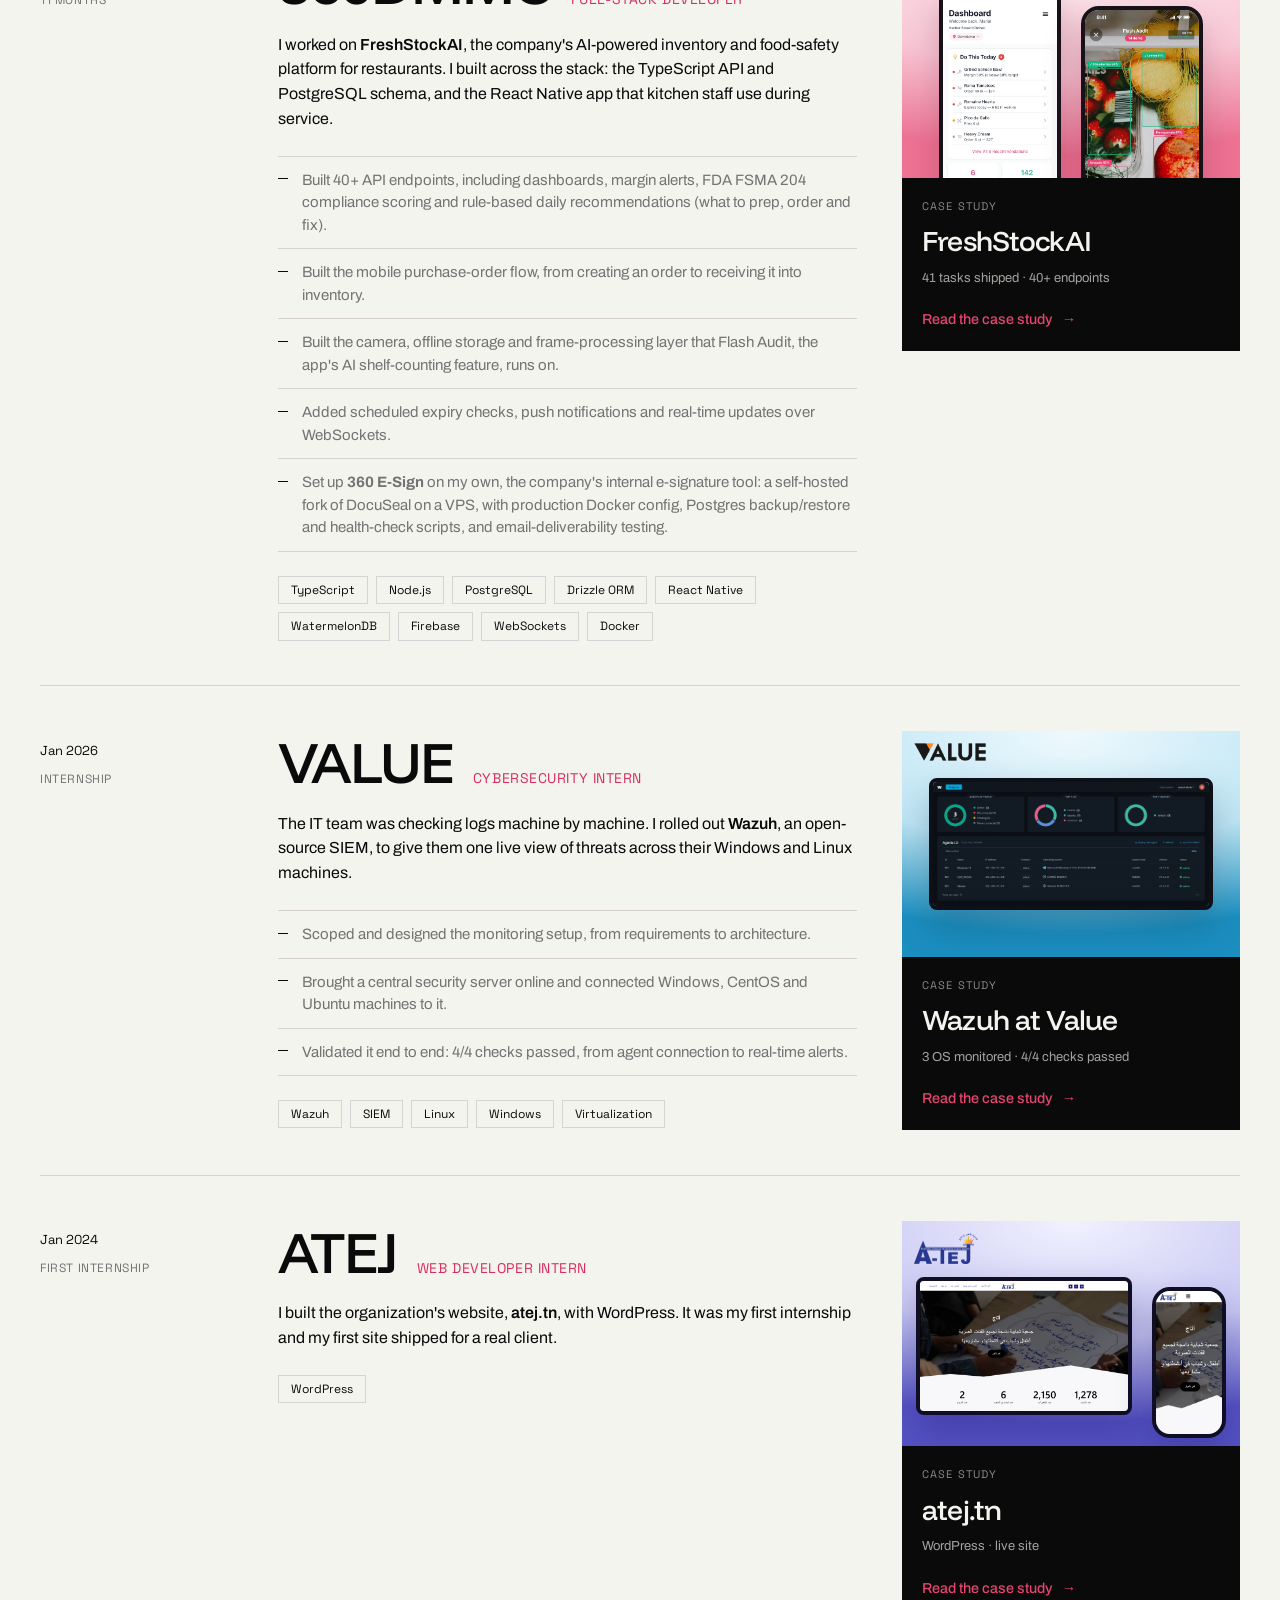
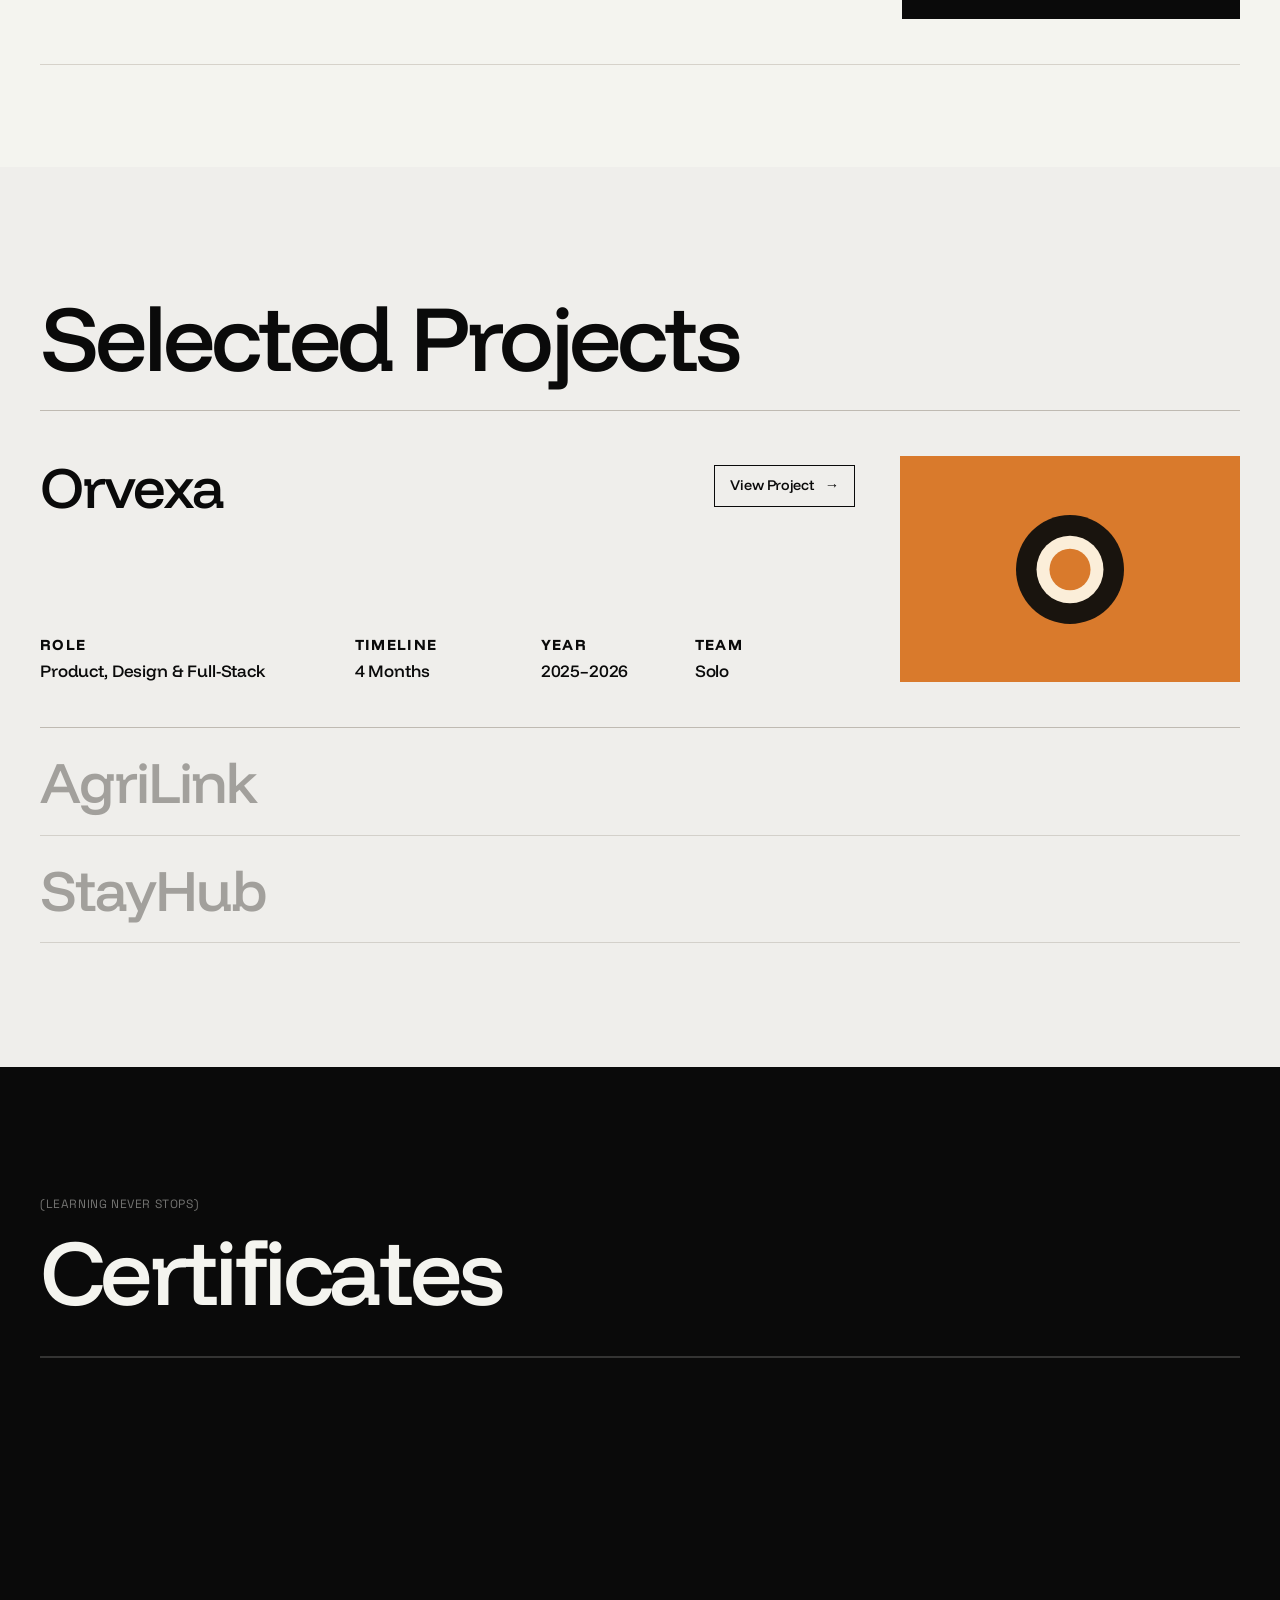
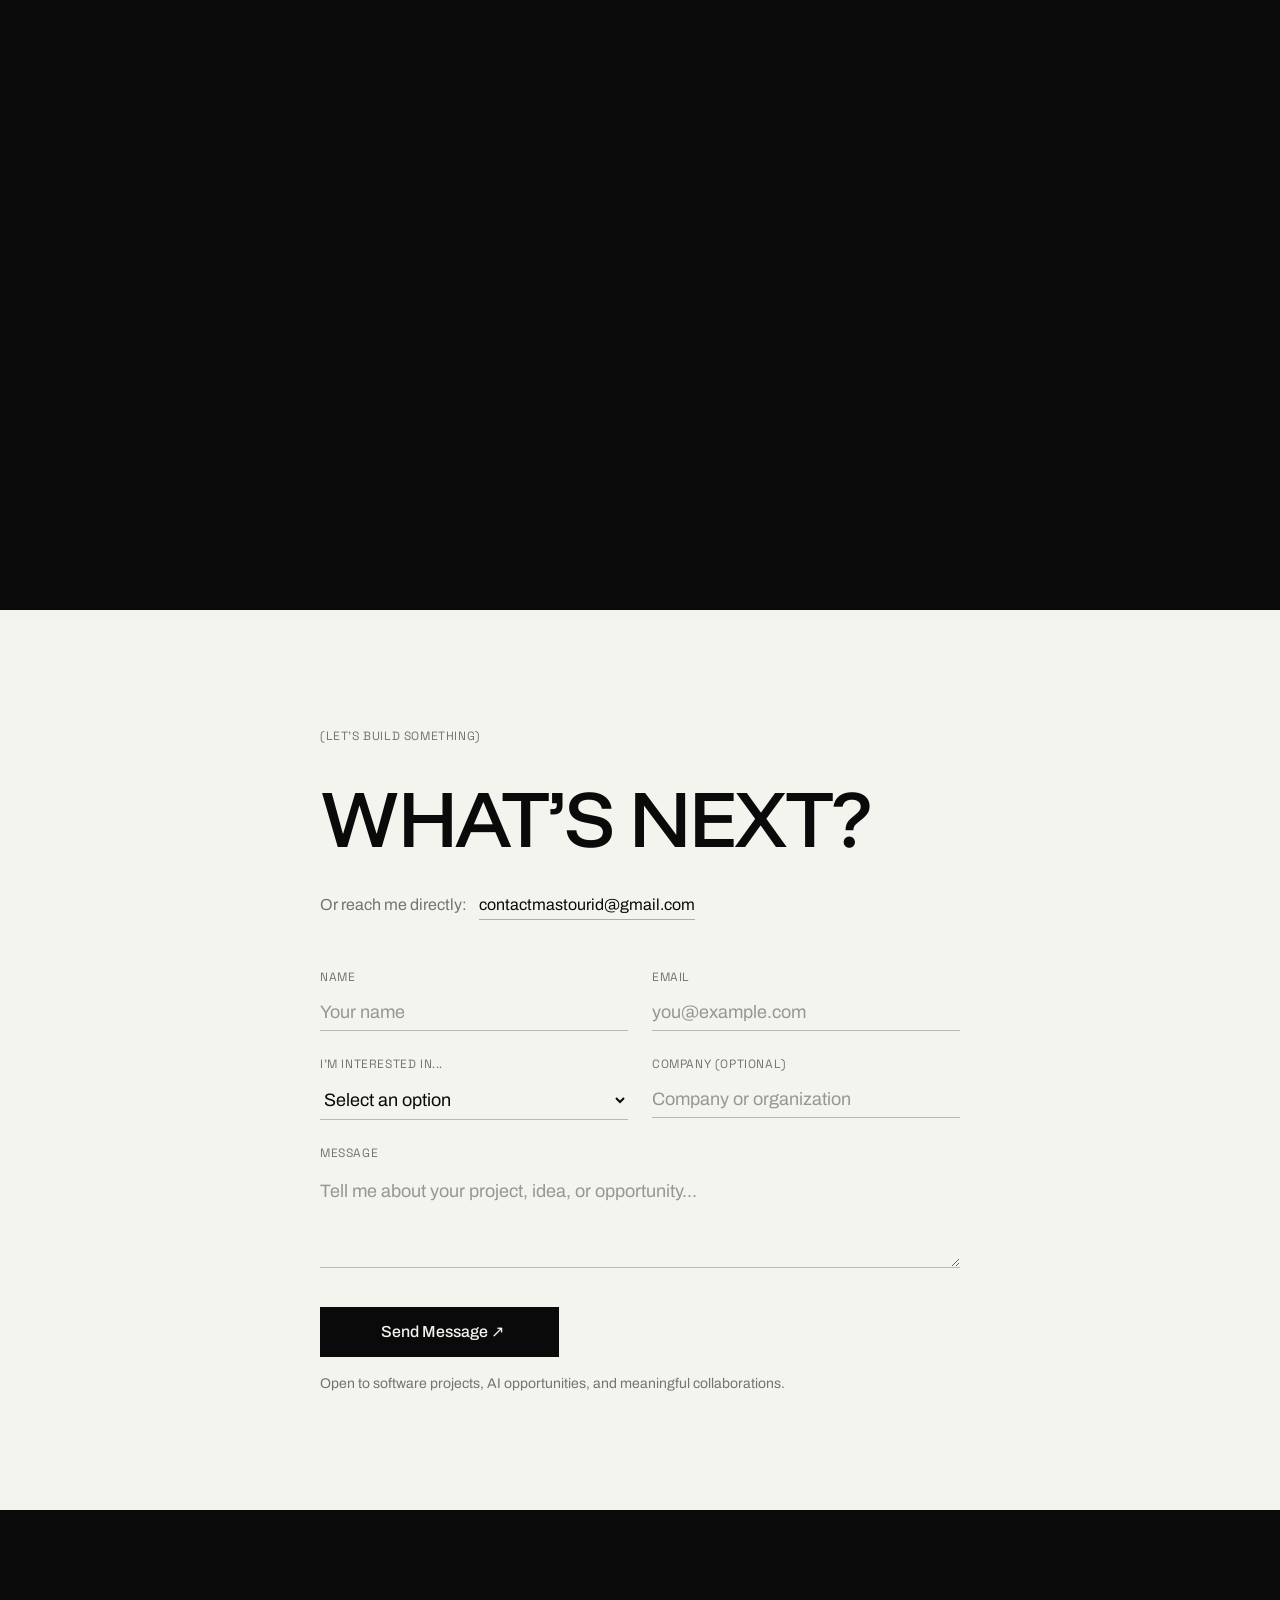
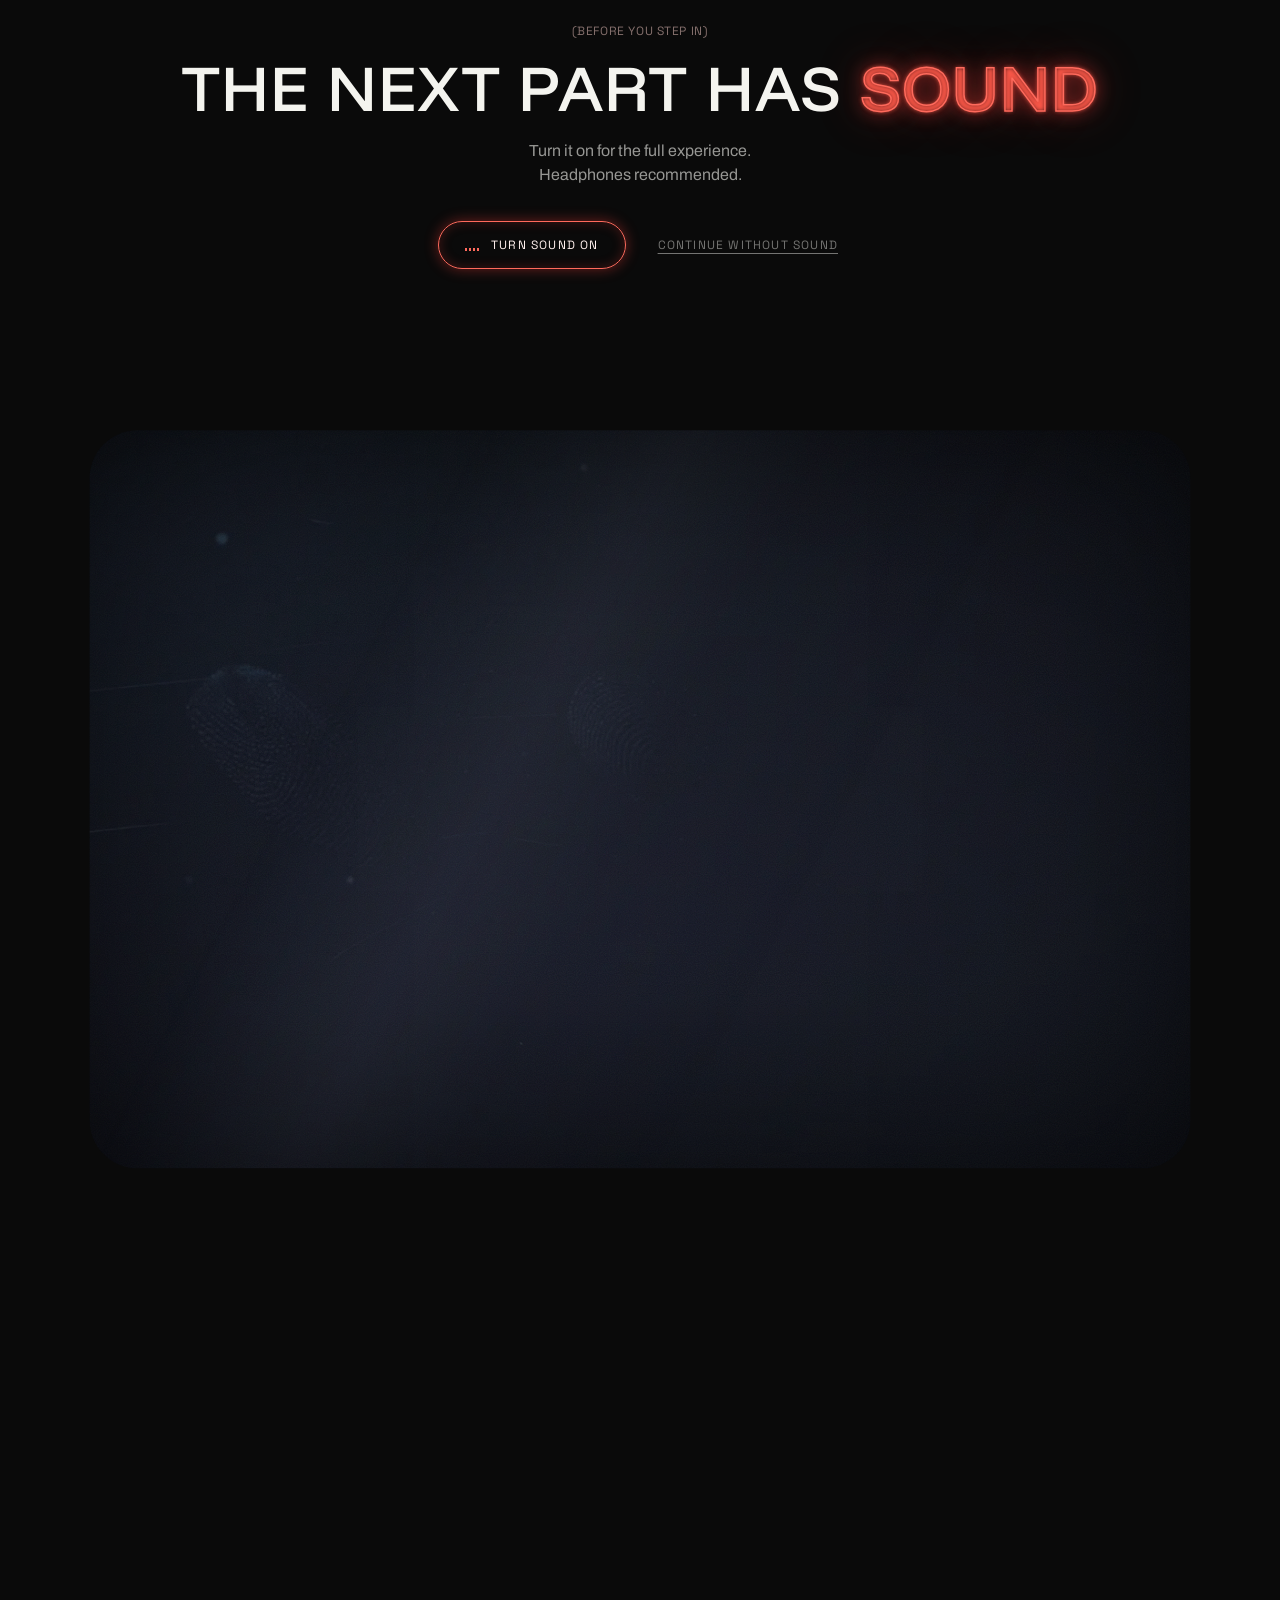
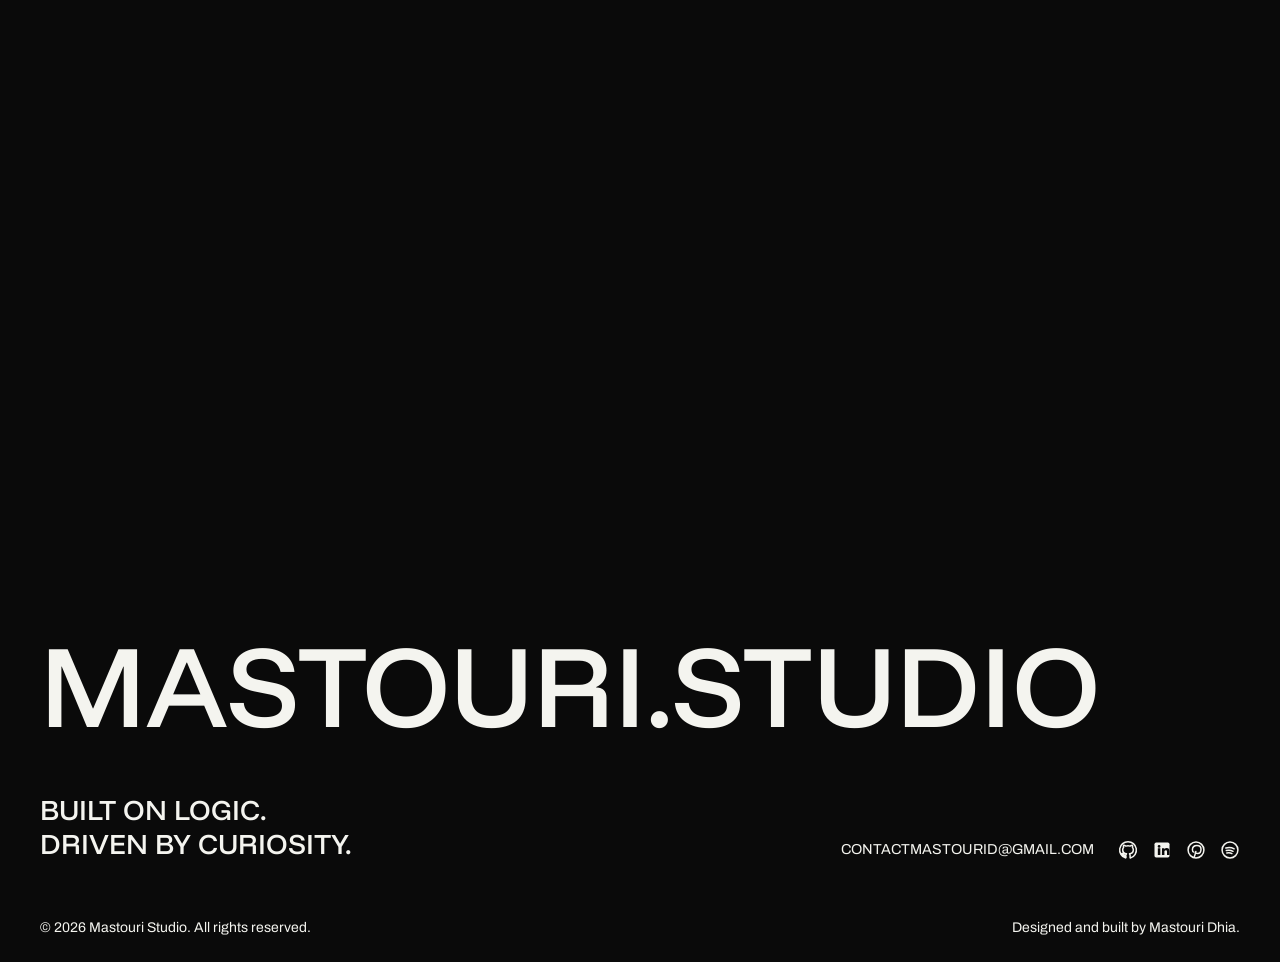
==== commit 821265aa: "360dmmc role ended Oct 2026: past tense, end date Experience entry, FreshStockAI case study and stru" ====
--- a/index.html
+++ b/index.html
@@ -46,7 +46,6 @@
         "url": "https://mastouristudio.netlify.app/",
         "image": "https://mastouristudio.netlify.app/images/hero-portrait.jpg",
         "jobTitle": "Full-Stack Developer",
-        "worksFor": { "@type": "Organization", "name": "360dmmc" },
         "email": "mailto:contactmastourid@gmail.com",
         "address": { "@type": "PostalAddress", "addressCountry": "TN" },
         "knowsAbout": ["Full-Stack Development", "AI Integration", "TypeScript", "React Native", "Node.js", "PostgreSQL", "Automation", "Cybersecurity"],
@@ -351,8 +350,8 @@
 
         <article class="xp-role">
           <div class="xp-role__when">
-            <span class="xp-role__period">Dec 2025 – Present</span>
-            <span class="xp-role__status"><span class="xp-dot" aria-hidden="true"></span>Current role</span>
+            <span class="xp-role__period">Dec 2025 – Oct 2026</span>
+            <span class="xp-role__status">11 months</span>
           </div>
 
           <div class="xp-role__main">
@@ -361,8 +360,8 @@
               <p class="xp-role__title">Full-Stack Developer</p>
             </div>
             <p class="xp-role__summary">
-              I work on <strong>FreshStockAI</strong>, the company's AI-powered inventory and food-safety platform for
-              restaurants. I build across the stack: the TypeScript API and PostgreSQL schema, and the React Native
+              I worked on <strong>FreshStockAI</strong>, the company's AI-powered inventory and food-safety platform for
+              restaurants. I built across the stack: the TypeScript API and PostgreSQL schema, and the React Native
               app that kitchen staff use during service.
             </p>
             <ul class="xp-role__points">
--- a/css/styles.css
+++ b/css/styles.css
@@ -731,7 +731,6 @@
 .xp {
   --xp-rule: #d6d2ca;
   --xp-brand: #d62f5c;
-  --xp-mint: #21b495;
   --xp-pink: #e84471;
   padding: clamp(4rem, 8vw, 8rem) 0;
   background: var(--color-canvas);
@@ -772,17 +771,6 @@
   font-size: .75rem;
   letter-spacing: .05em;
   text-transform: uppercase;
-}
-.xp-dot {
-  width: .5rem;
-  height: .5rem;
-  border-radius: 50%;
-  background: var(--xp-mint);
-  box-shadow: 0 0 0 0 rgba(33, 180, 149, .6);
-  animation: xp-live 1.8s ease-out infinite;
-}
-@keyframes xp-live {
-  to { box-shadow: 0 0 0 .55rem rgba(33, 180, 149, 0); }
 }
 .xp-role__head {
   display: flex;
@@ -956,7 +944,6 @@
   .xp-case__media { flex: none; aspect-ratio: 3 / 2; }
 }
 @media (prefers-reduced-motion: reduce) {
-  .xp-dot { animation: none; }
   .xp-case,
   .xp-case__screen,
   .xp-case__cta span { transition: none; }
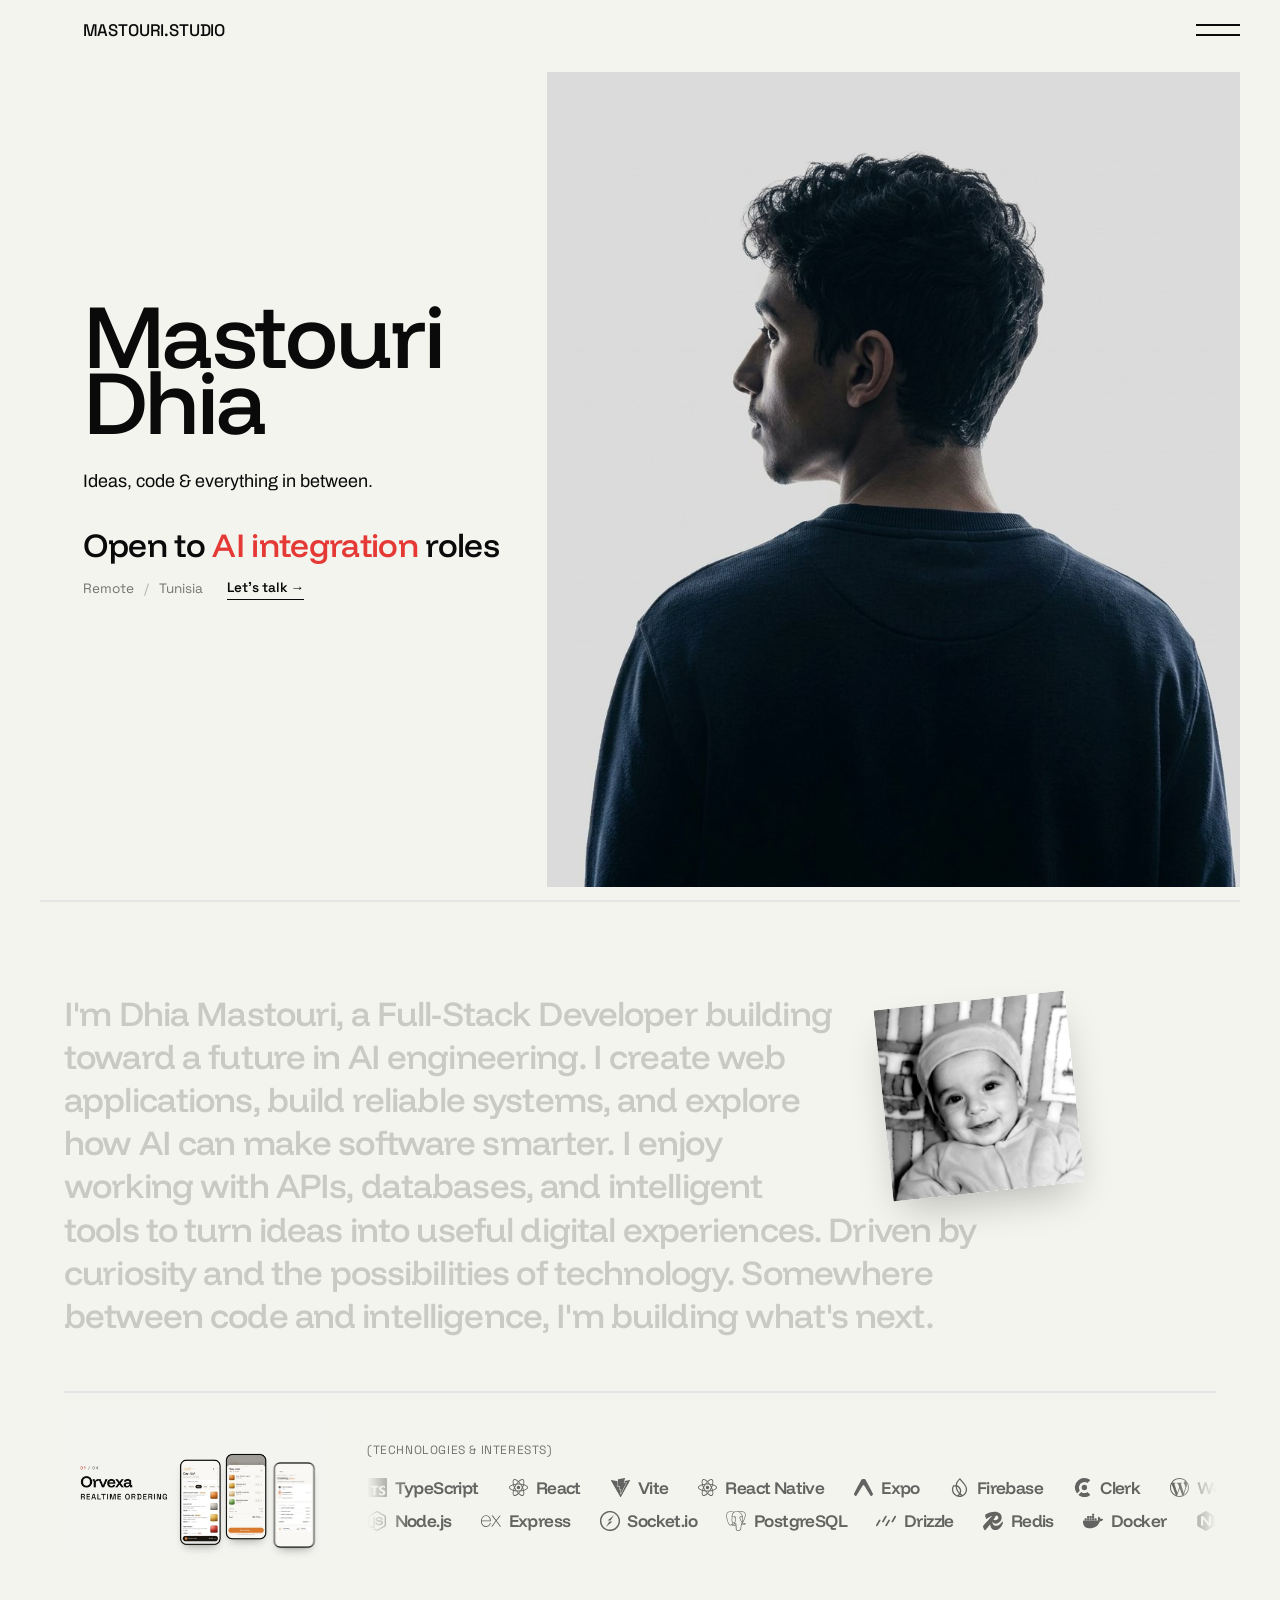
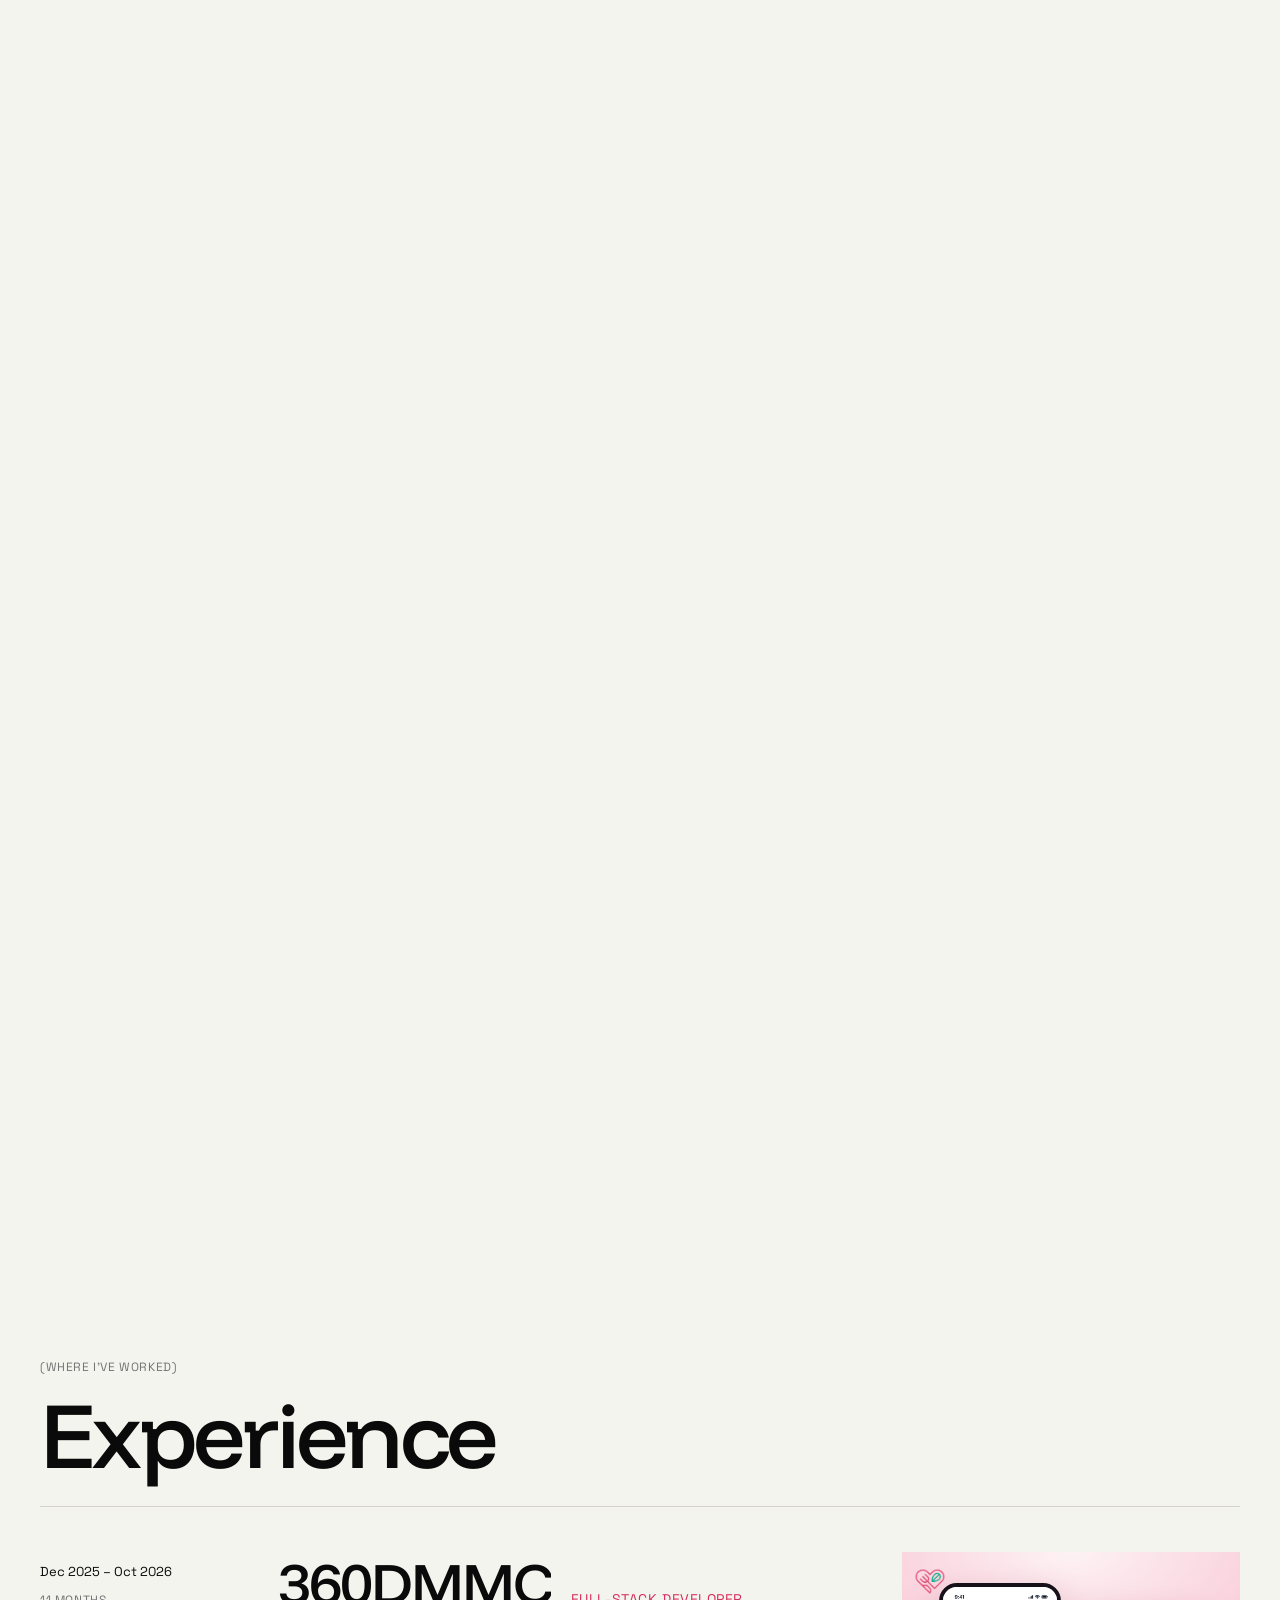
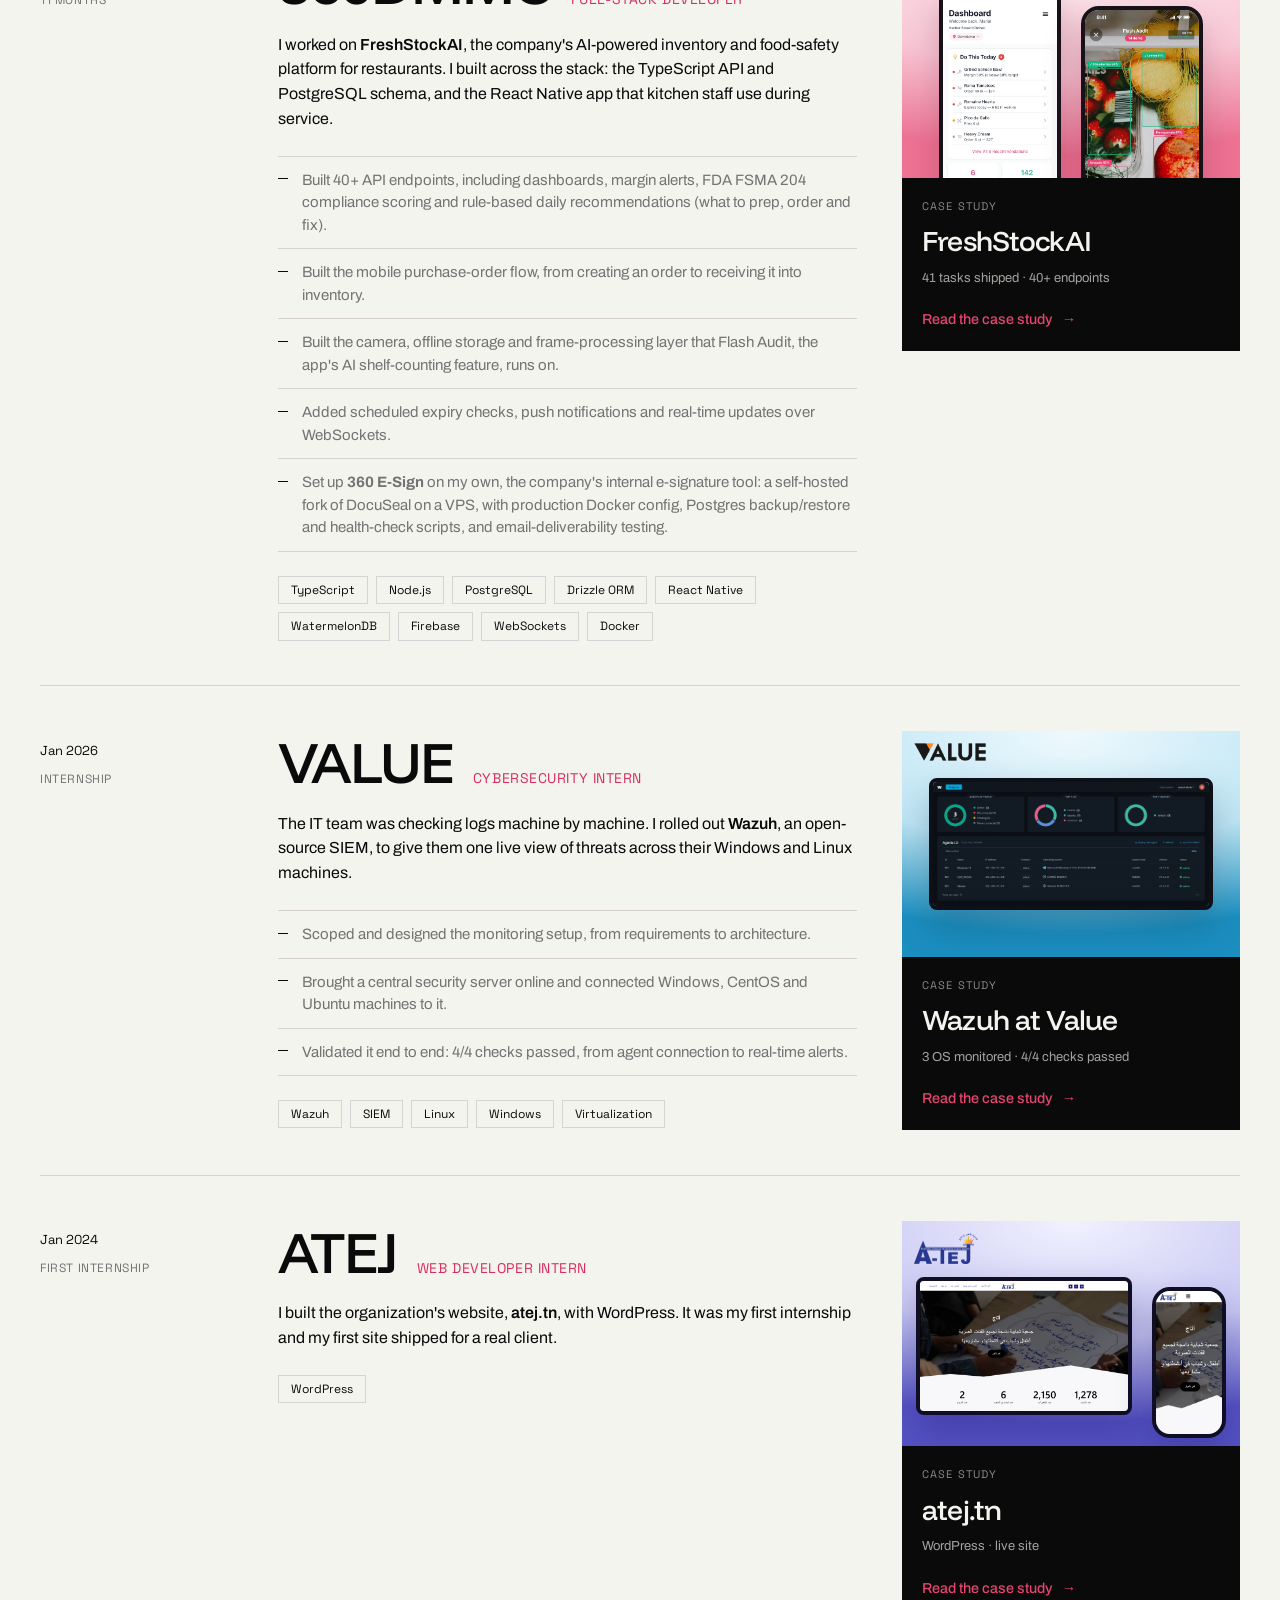
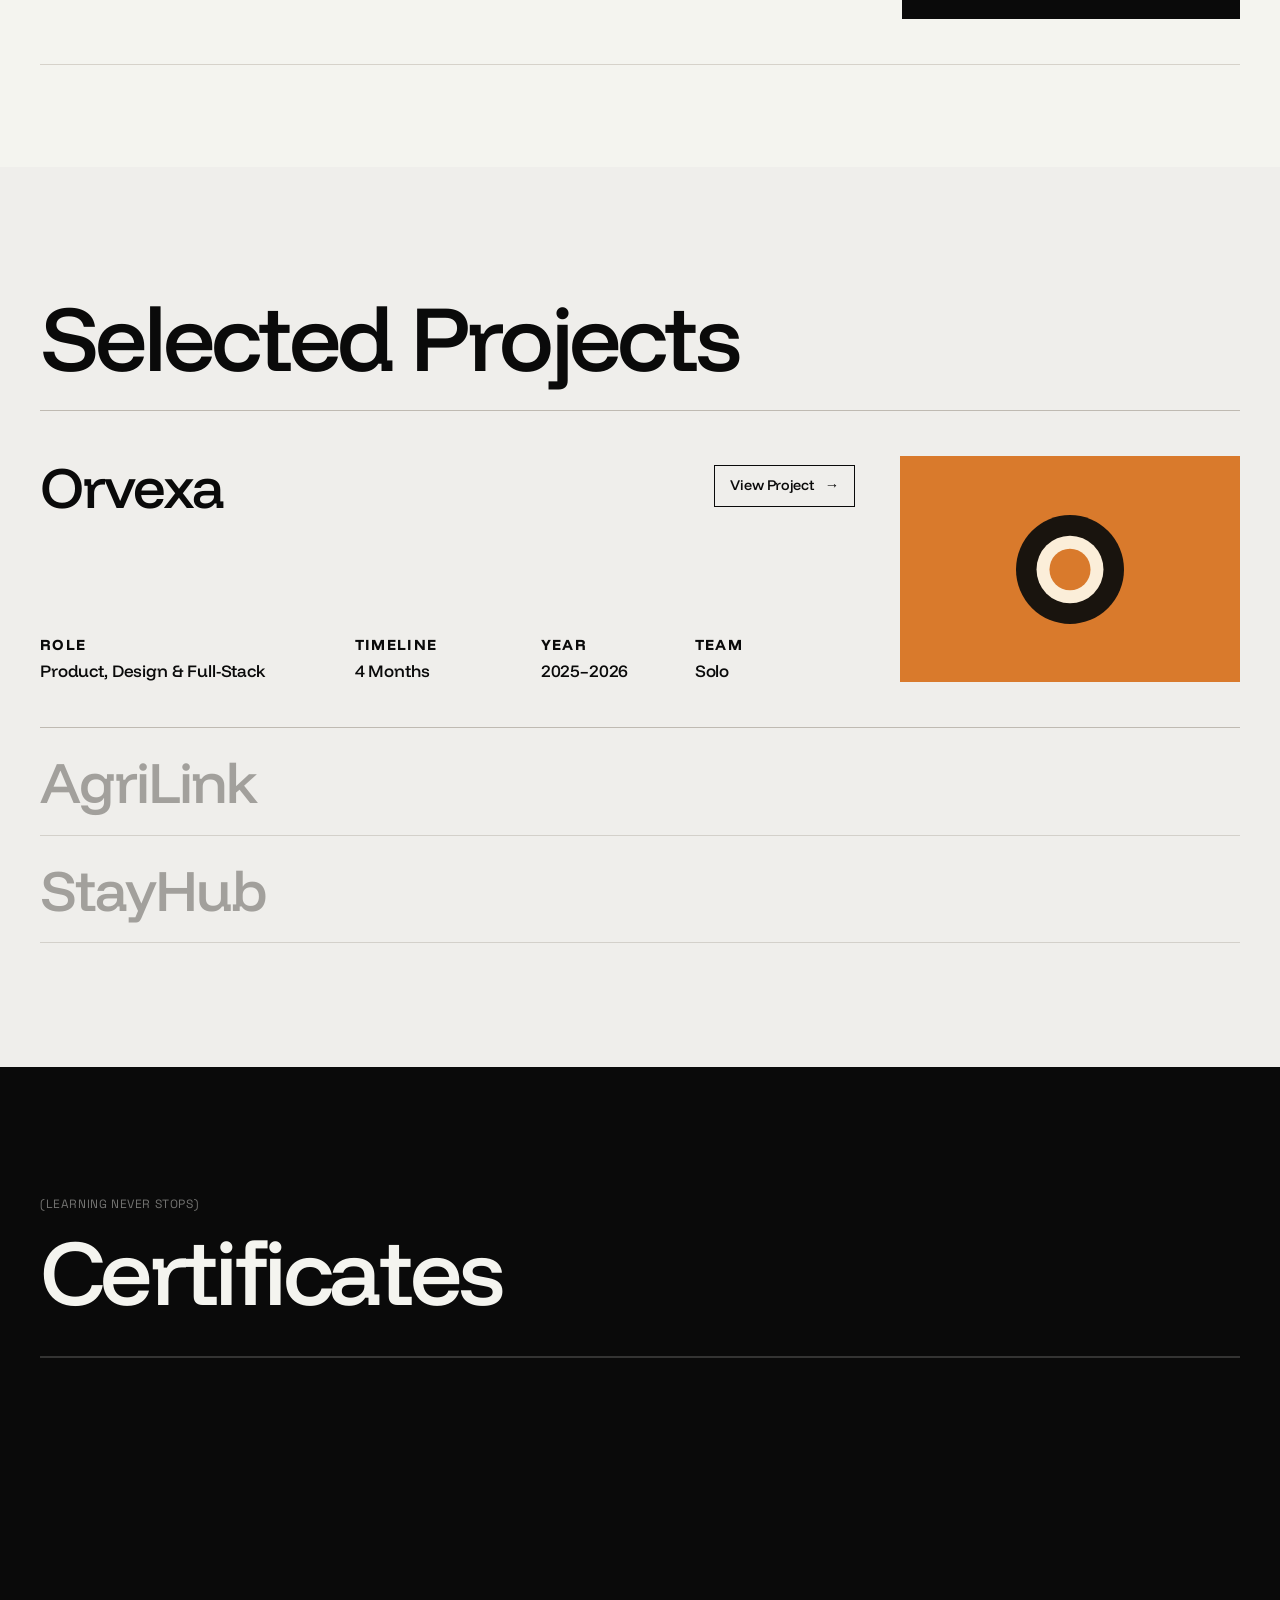
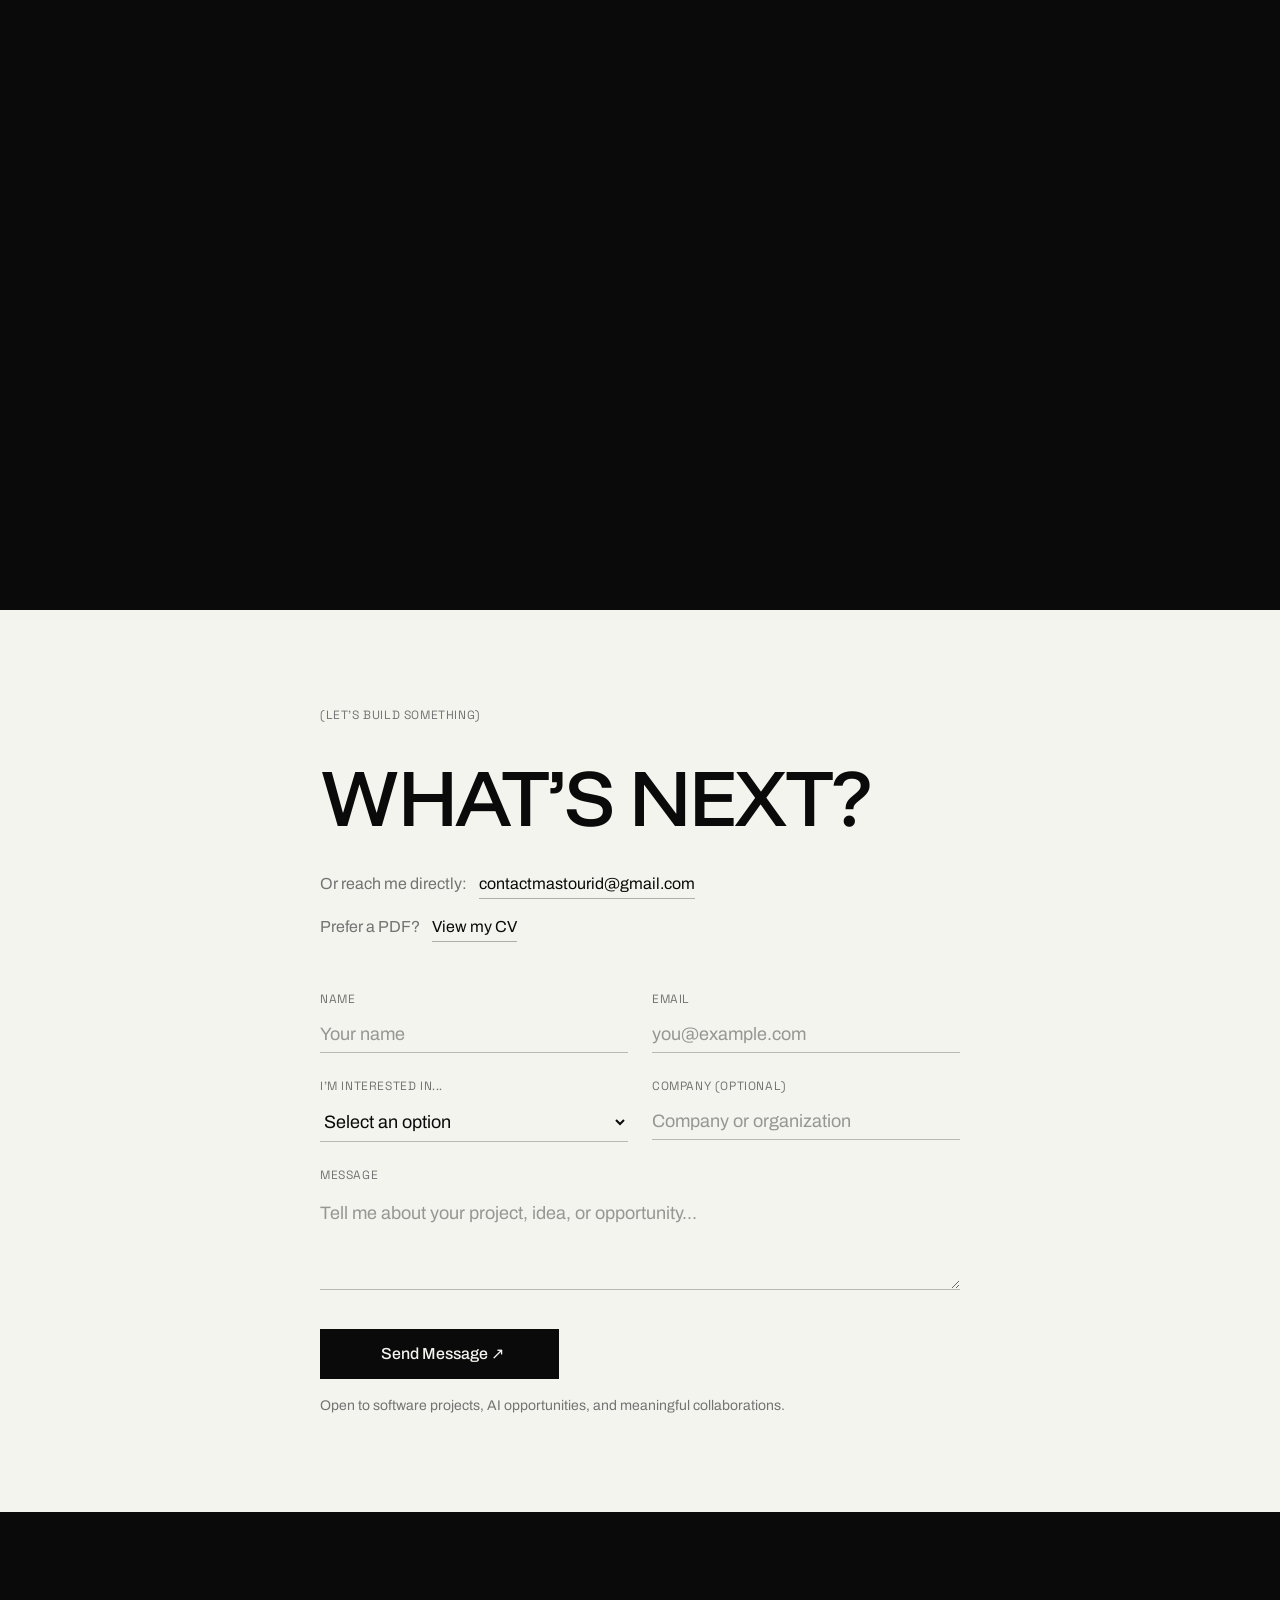
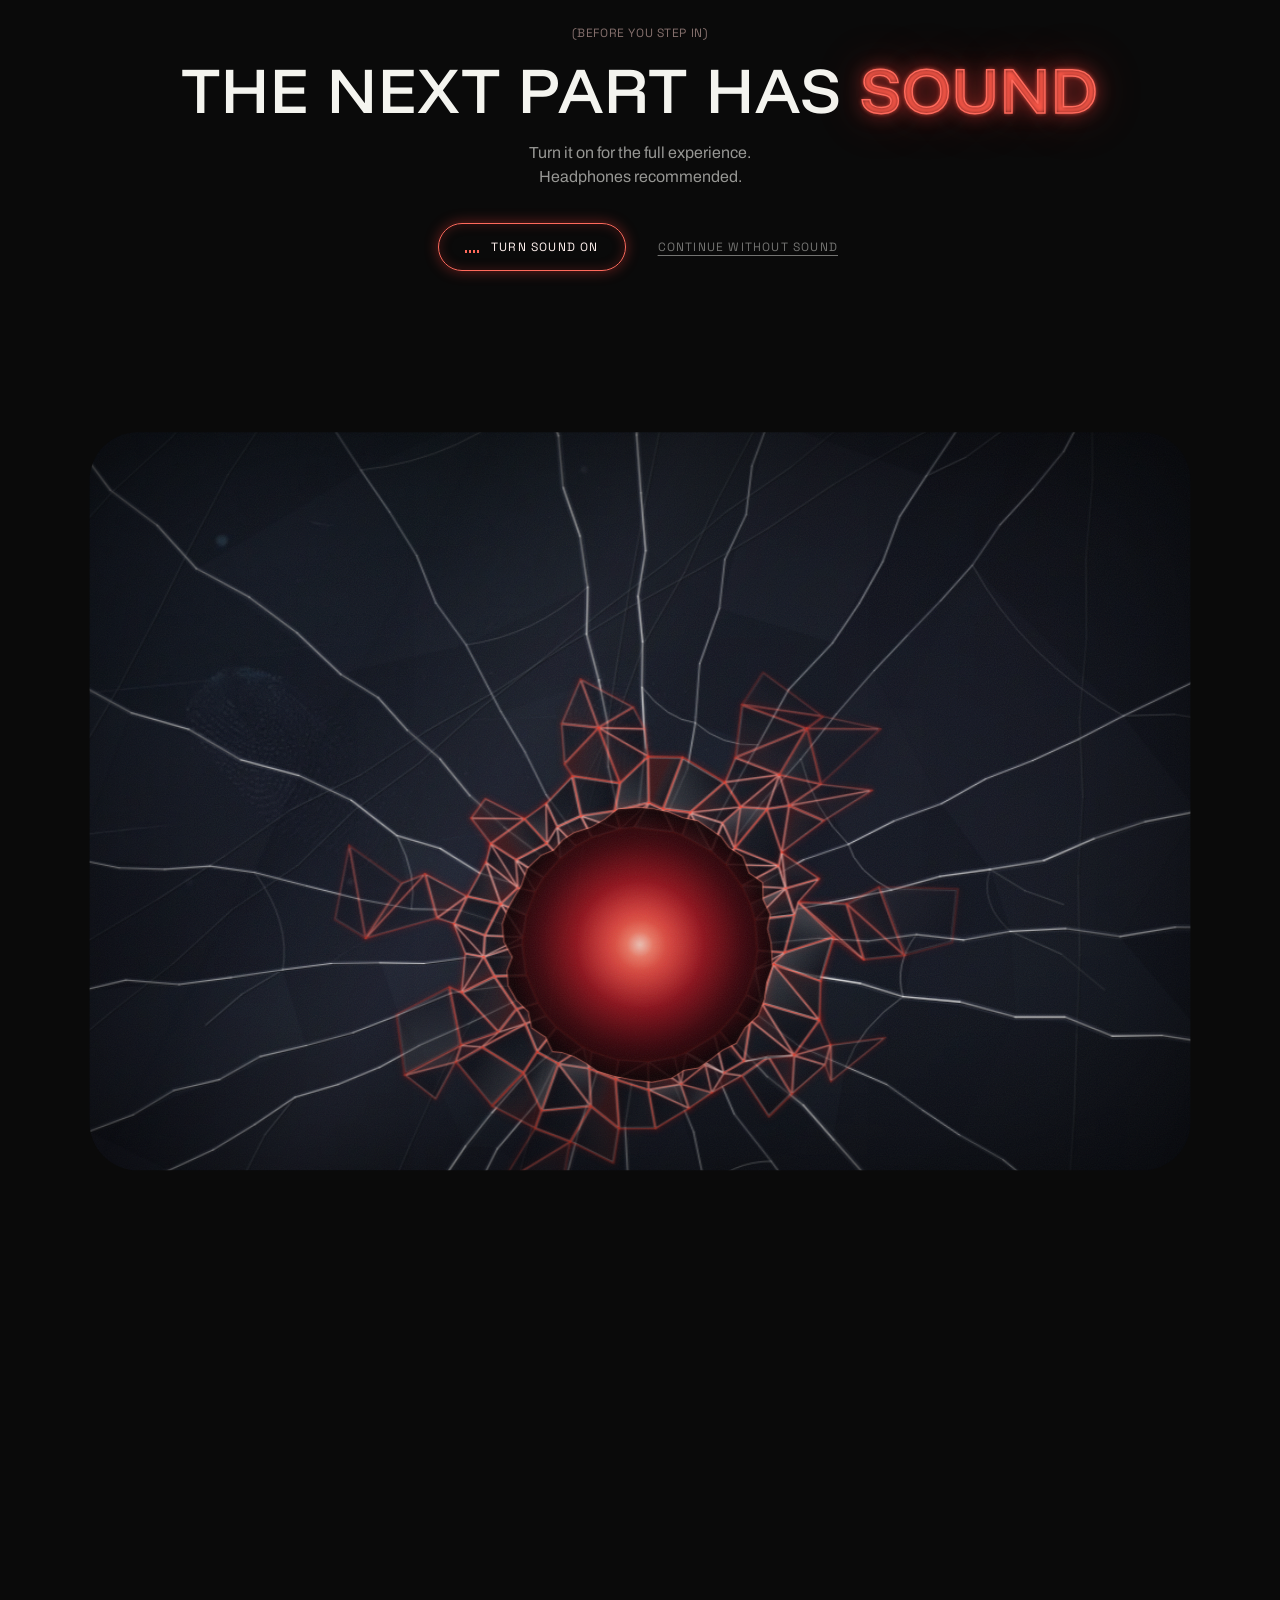
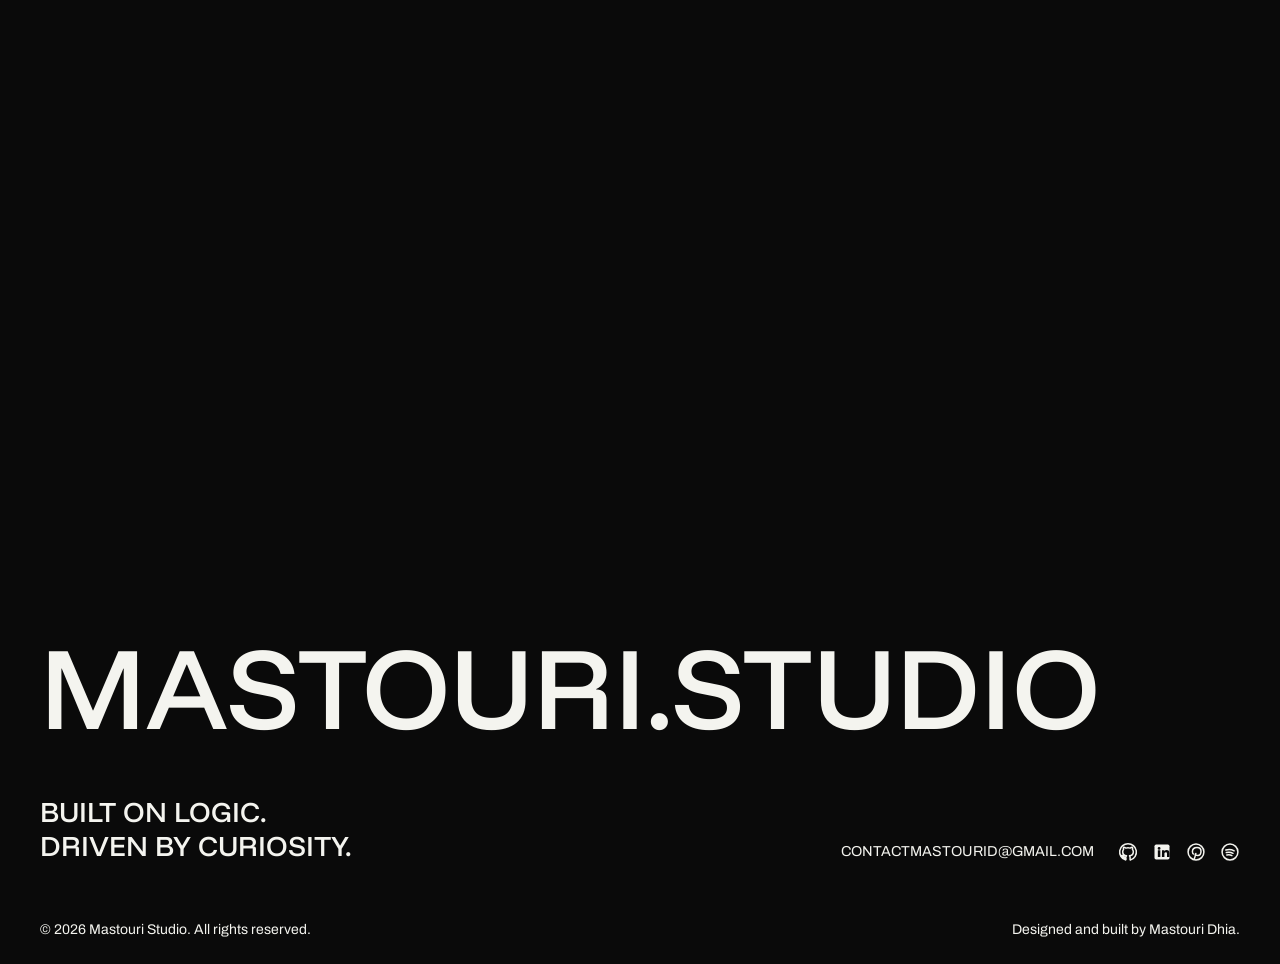
==== commit 562a23b6: "Add CV: link beside the email in the menu and in the contact section Un-ignore the CV PDF so it depl" ====
--- a/index.html
+++ b/index.html
@@ -122,7 +122,10 @@
         <li><a href="#contact-form" data-menu-link data-hw><span class="hw-text" data-hw-text>Contact</span></a></li>
         <li><a href="#outside" data-menu-link data-hw><span class="hw-text" data-hw-text>Outside the Frame</span></a></li>
       </ul>
-      <a href="mailto:contactmastourid@gmail.com" class="menu-email" data-menu-link>contactmastourid@gmail.com</a>
+      <div class="menu-foot">
+        <a href="mailto:contactmastourid@gmail.com" class="menu-email" data-menu-link>contactmastourid@gmail.com</a>
+        <a href="Dhiaeddine_Mastouri_CV.pdf" class="menu-email" target="_blank" rel="noopener" data-menu-link>View my CV &nearr;</a>
+      </div>
     </div>
   </nav>
 
@@ -607,6 +610,10 @@
         contactmastourid@gmail.com
       </a>
     </p>
+    <p class="contact-direct">
+      <span>Prefer a PDF?</span>
+      <a href="Dhiaeddine_Mastouri_CV.pdf" target="_blank" rel="noopener">View my CV</a>
+    </p>
 
     <form class="contact-form" data-contact-form>
       <!-- Web3Forms access key (delivers submissions to contactmastourid@gmail.com) -->
--- a/css/styles.css
+++ b/css/styles.css
@@ -320,6 +320,8 @@
   transition: color 200ms var(--ease), background-size 320ms var(--ease);
 }
 .menu-email:hover { color: var(--color-accent); background-size: 0 1px; background-position: 100% 100%; }
+/* Email + CV side by side at the bottom of the menu */
+.menu-foot { display: flex; flex-wrap: wrap; align-items: baseline; gap: 12px 32px; }
 
 /* ============================================================
    HERO
